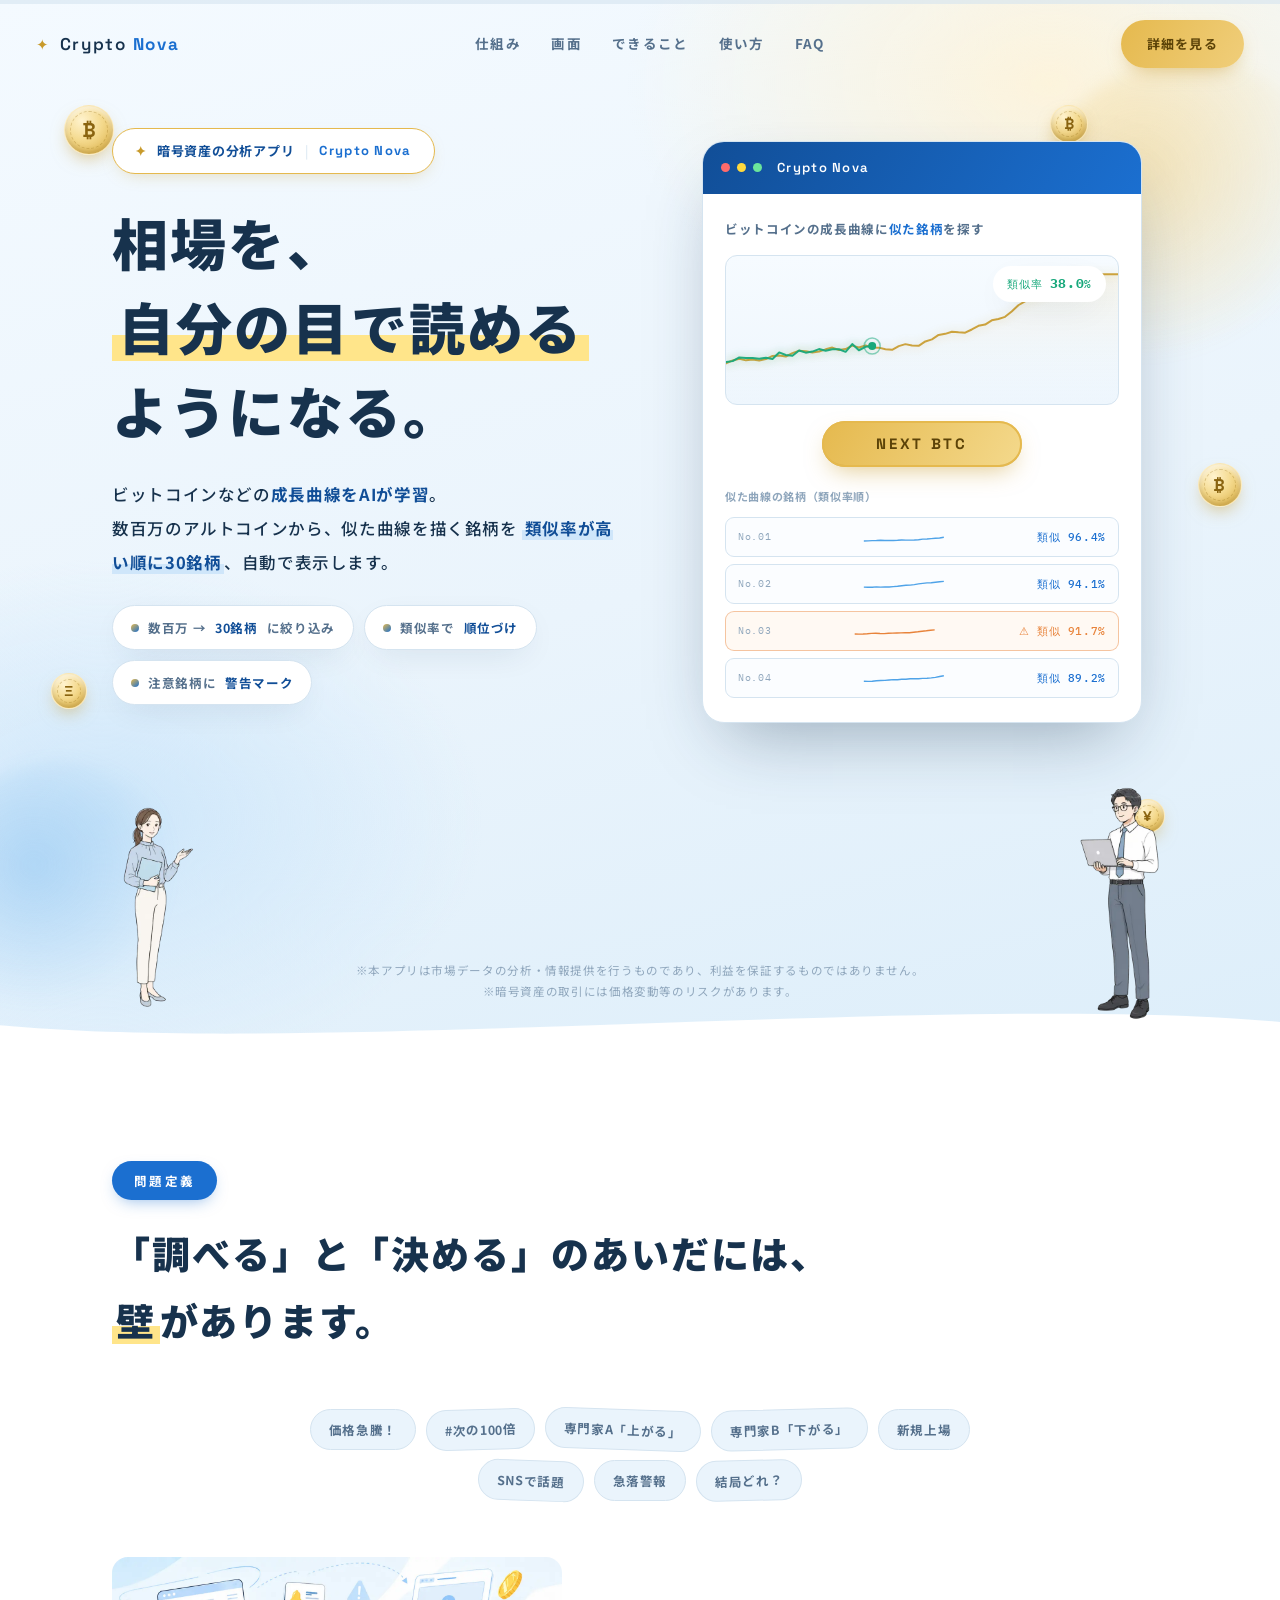
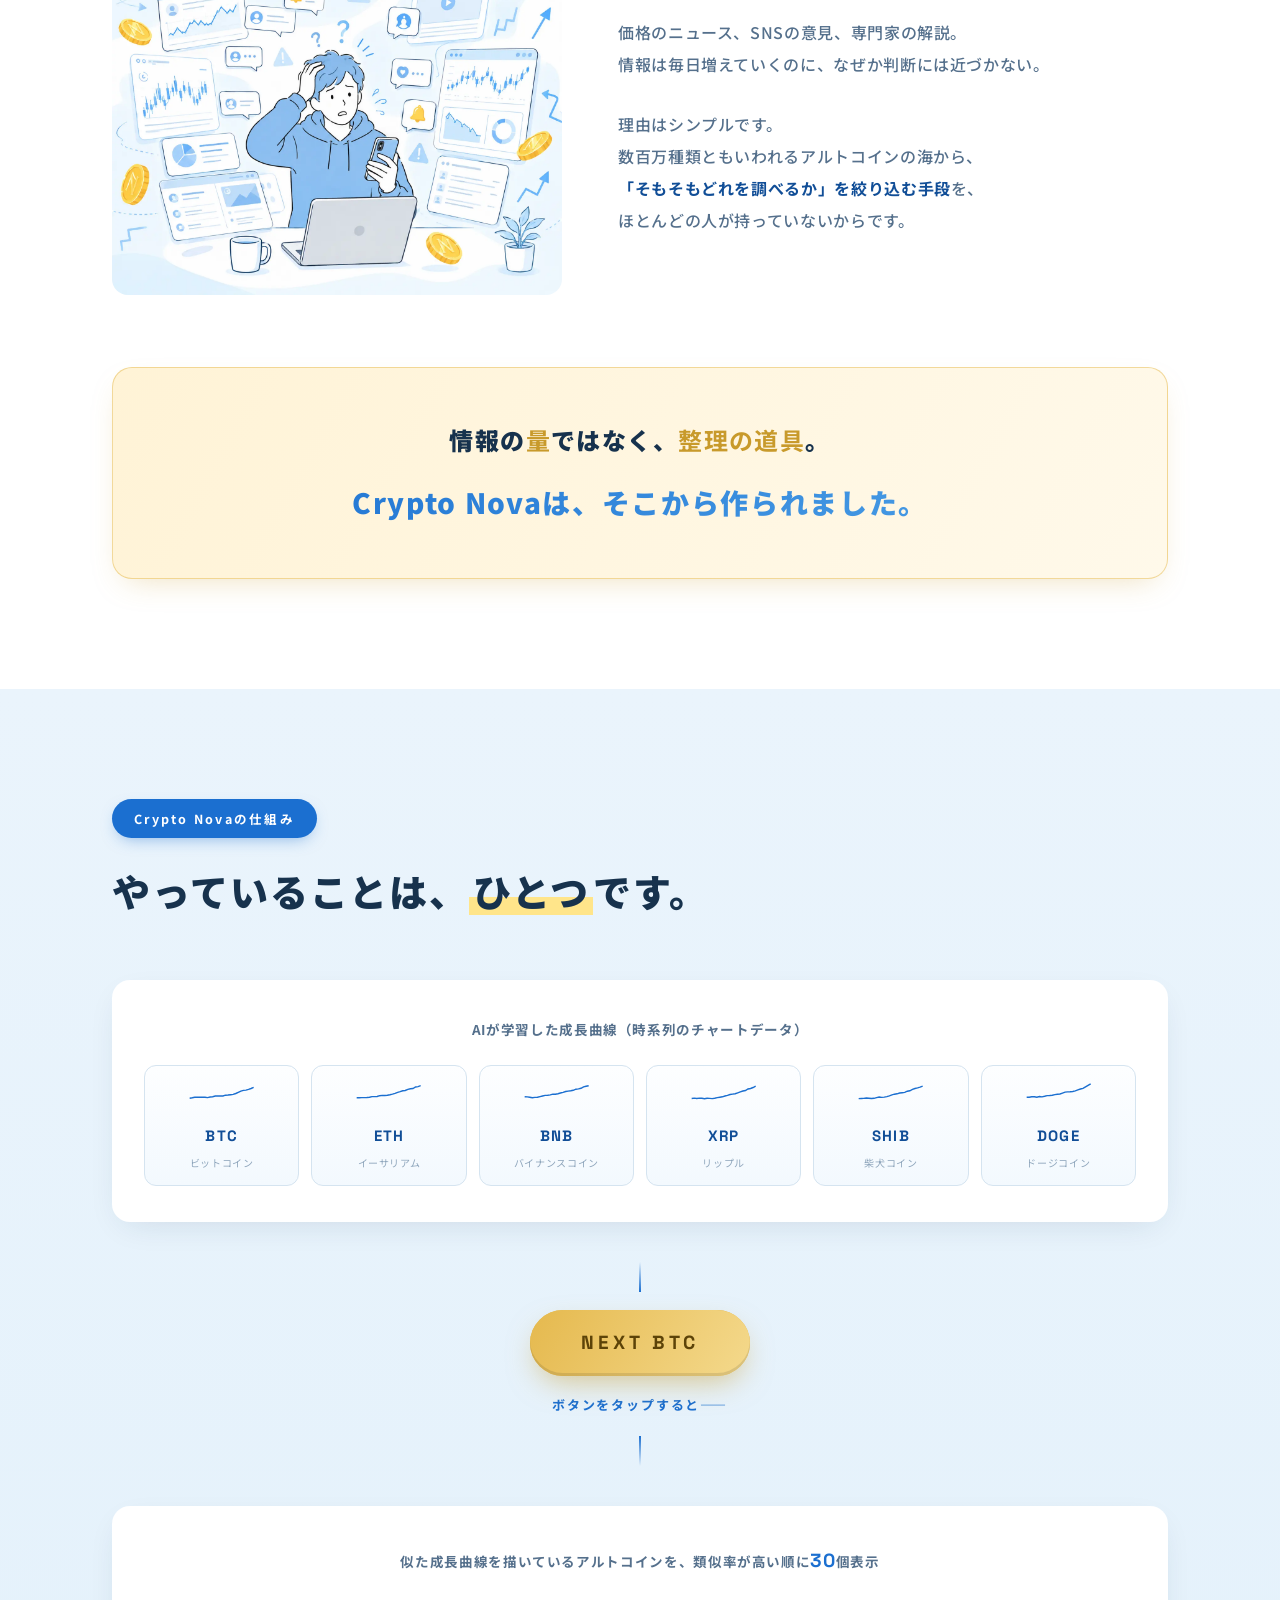
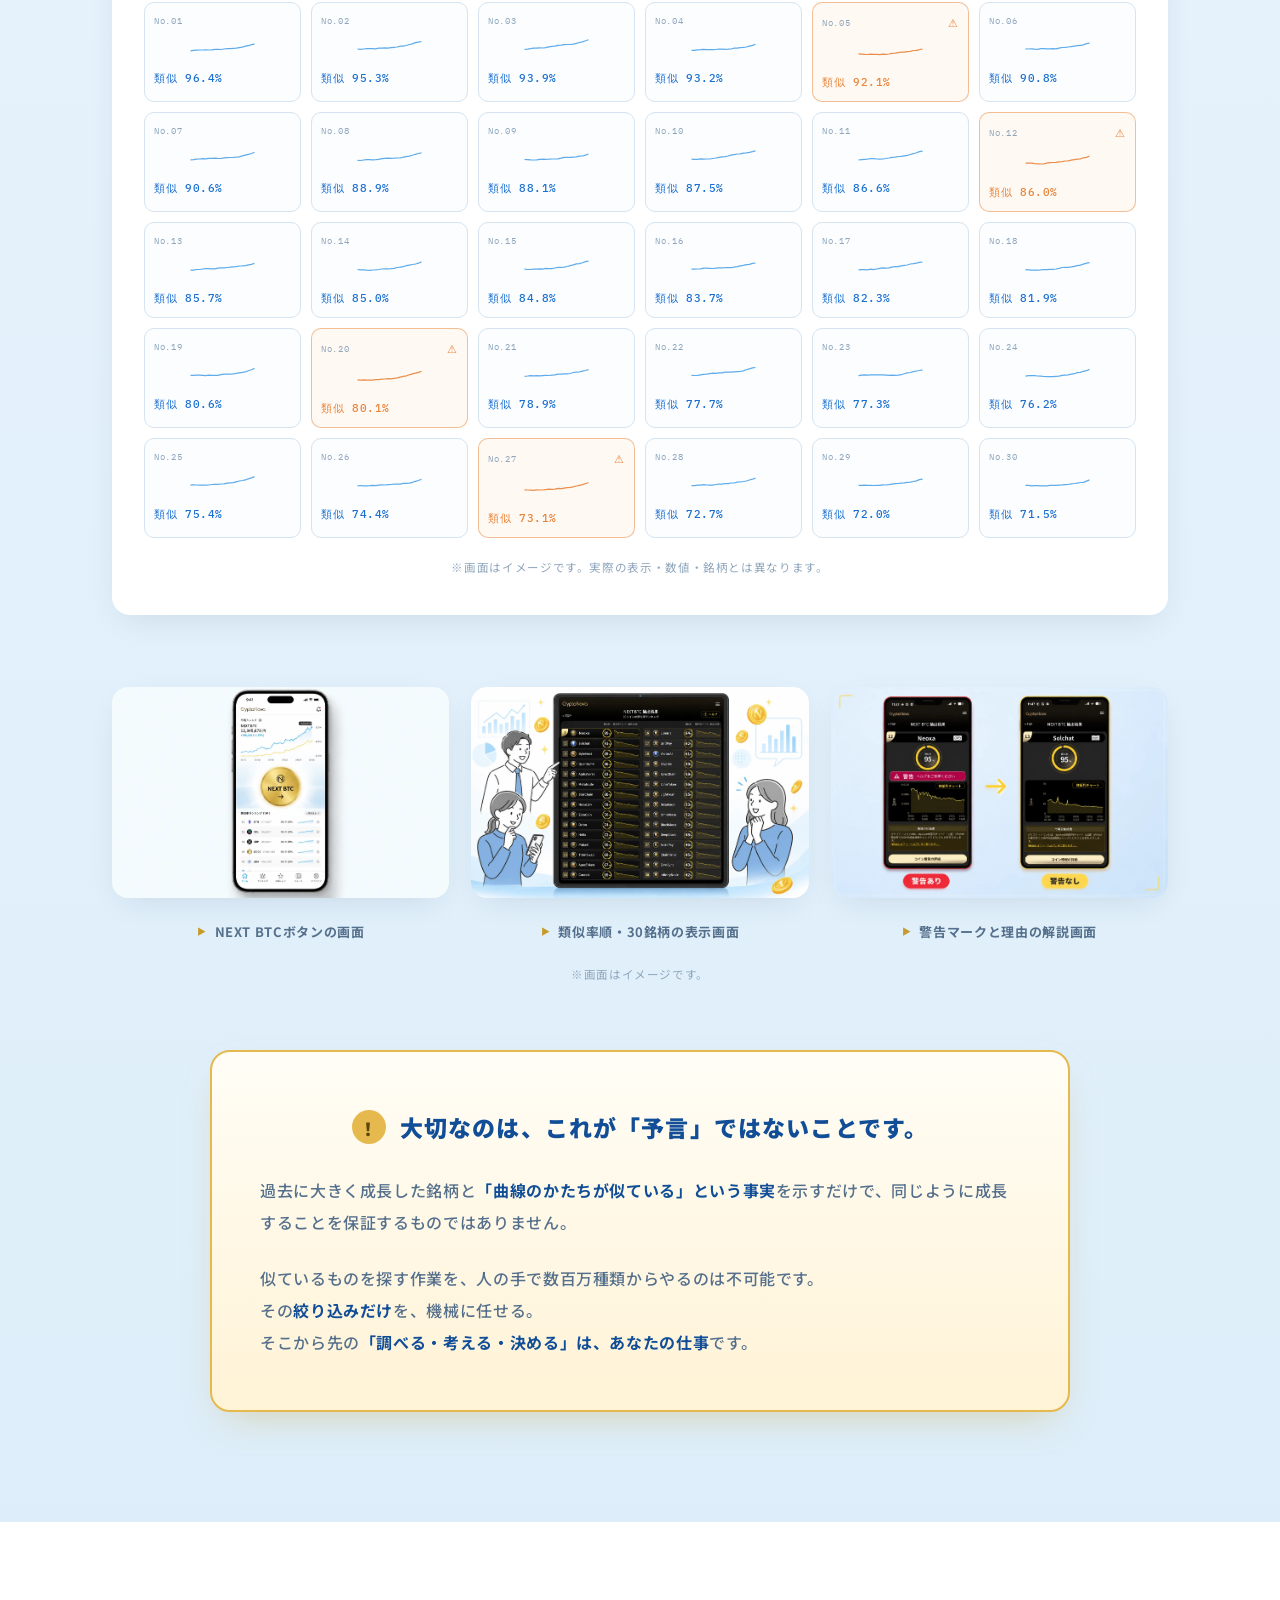
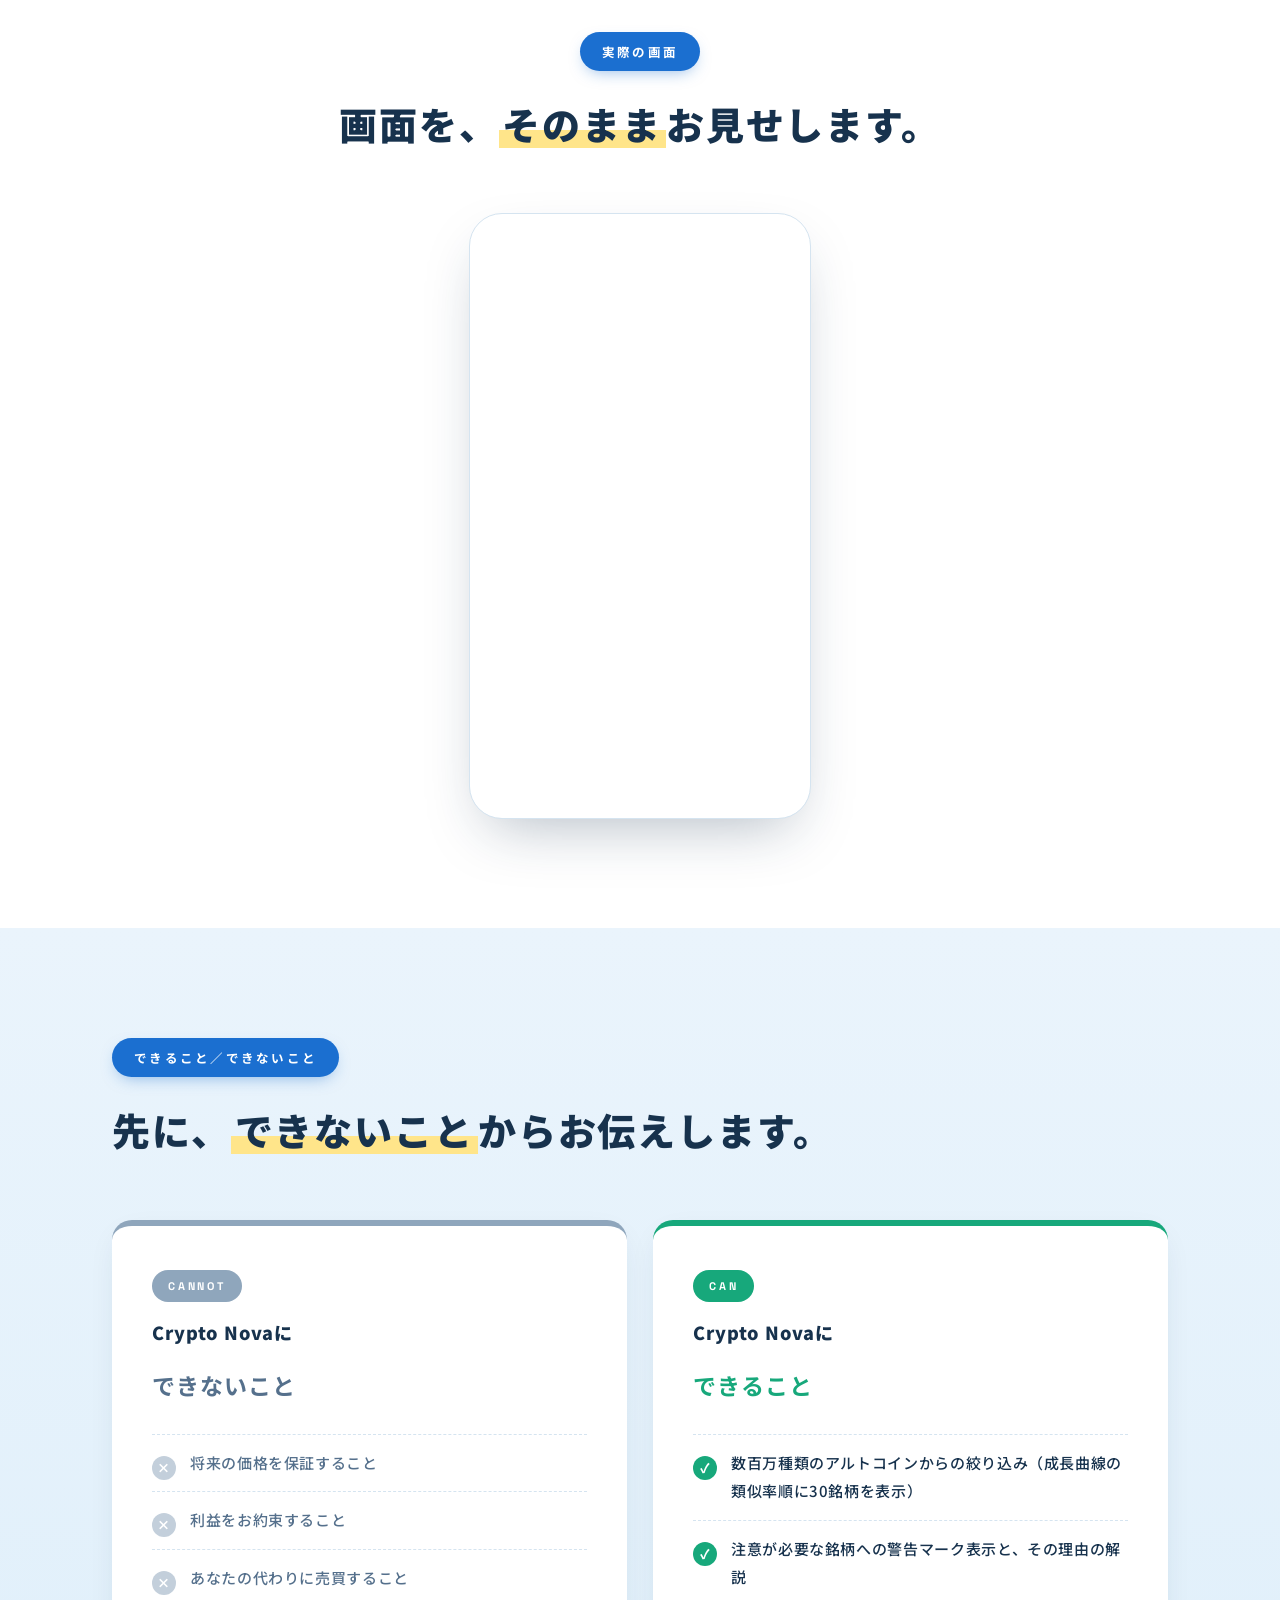
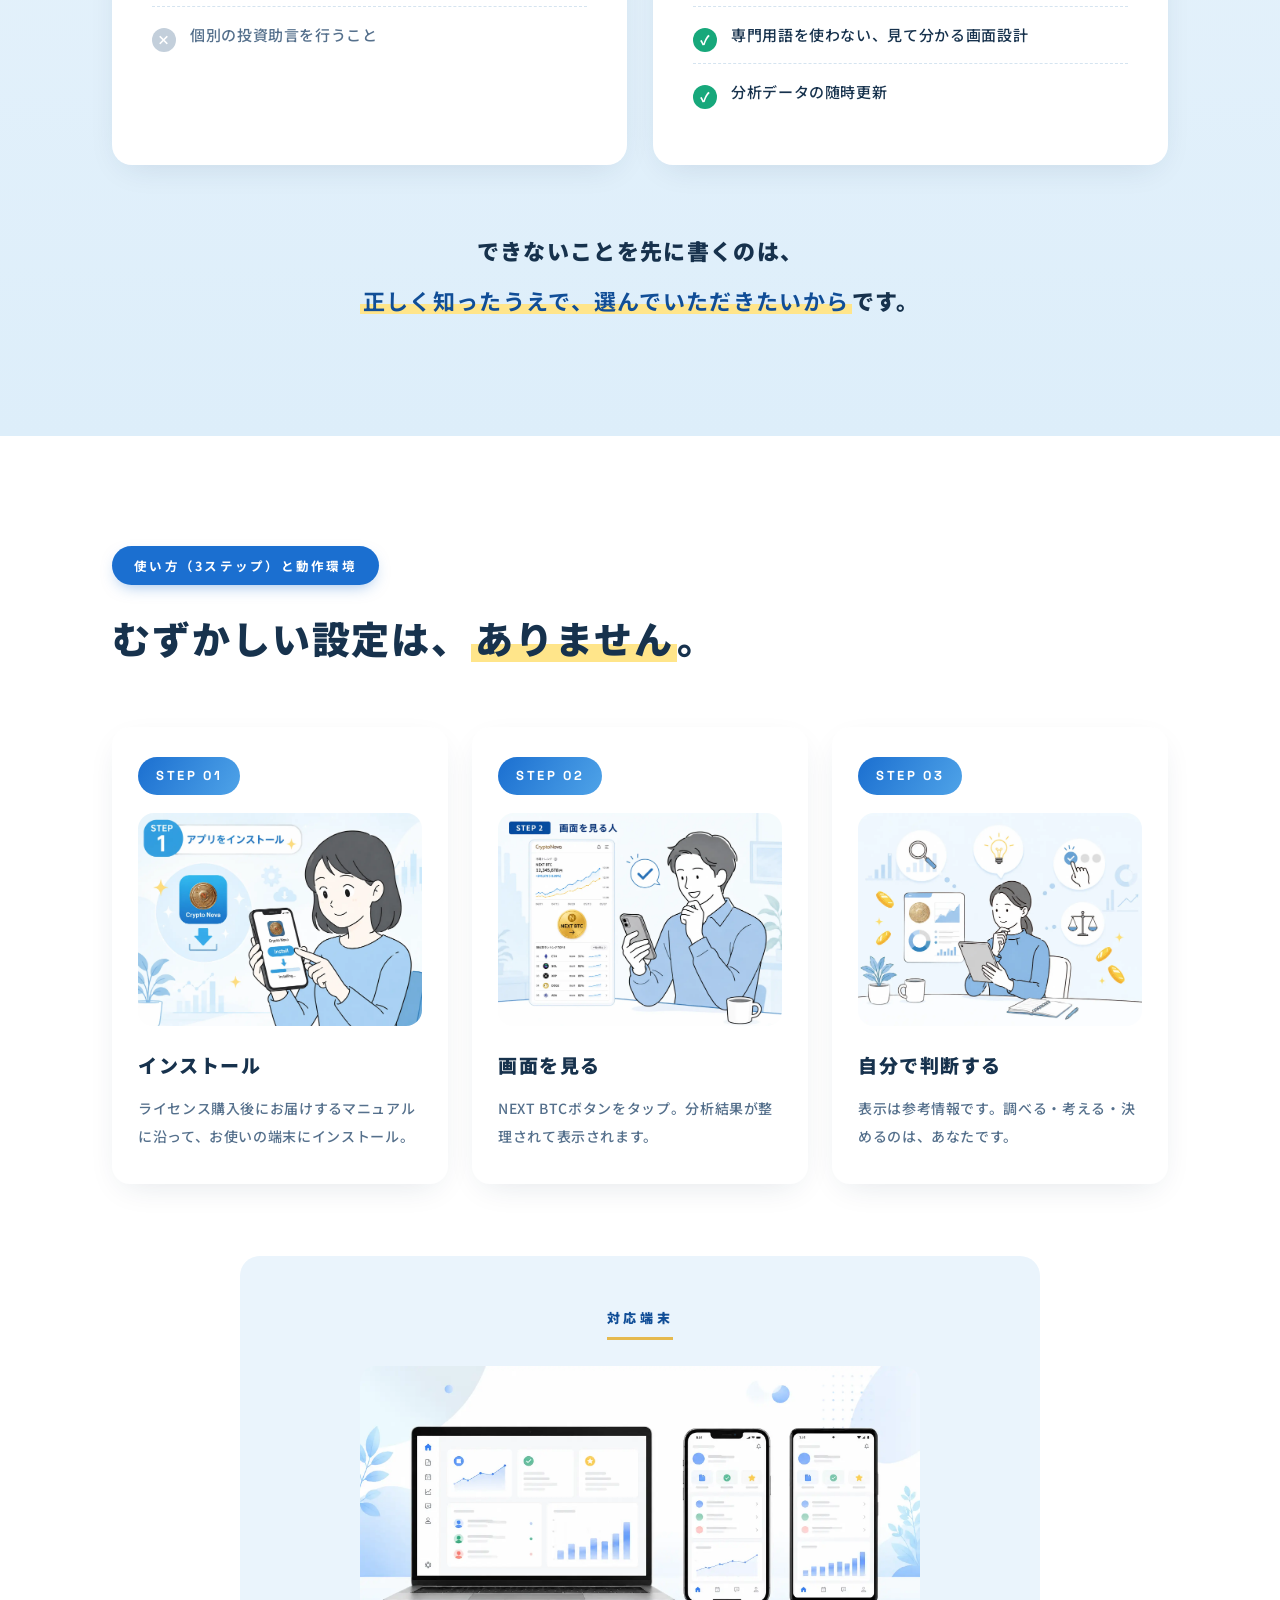
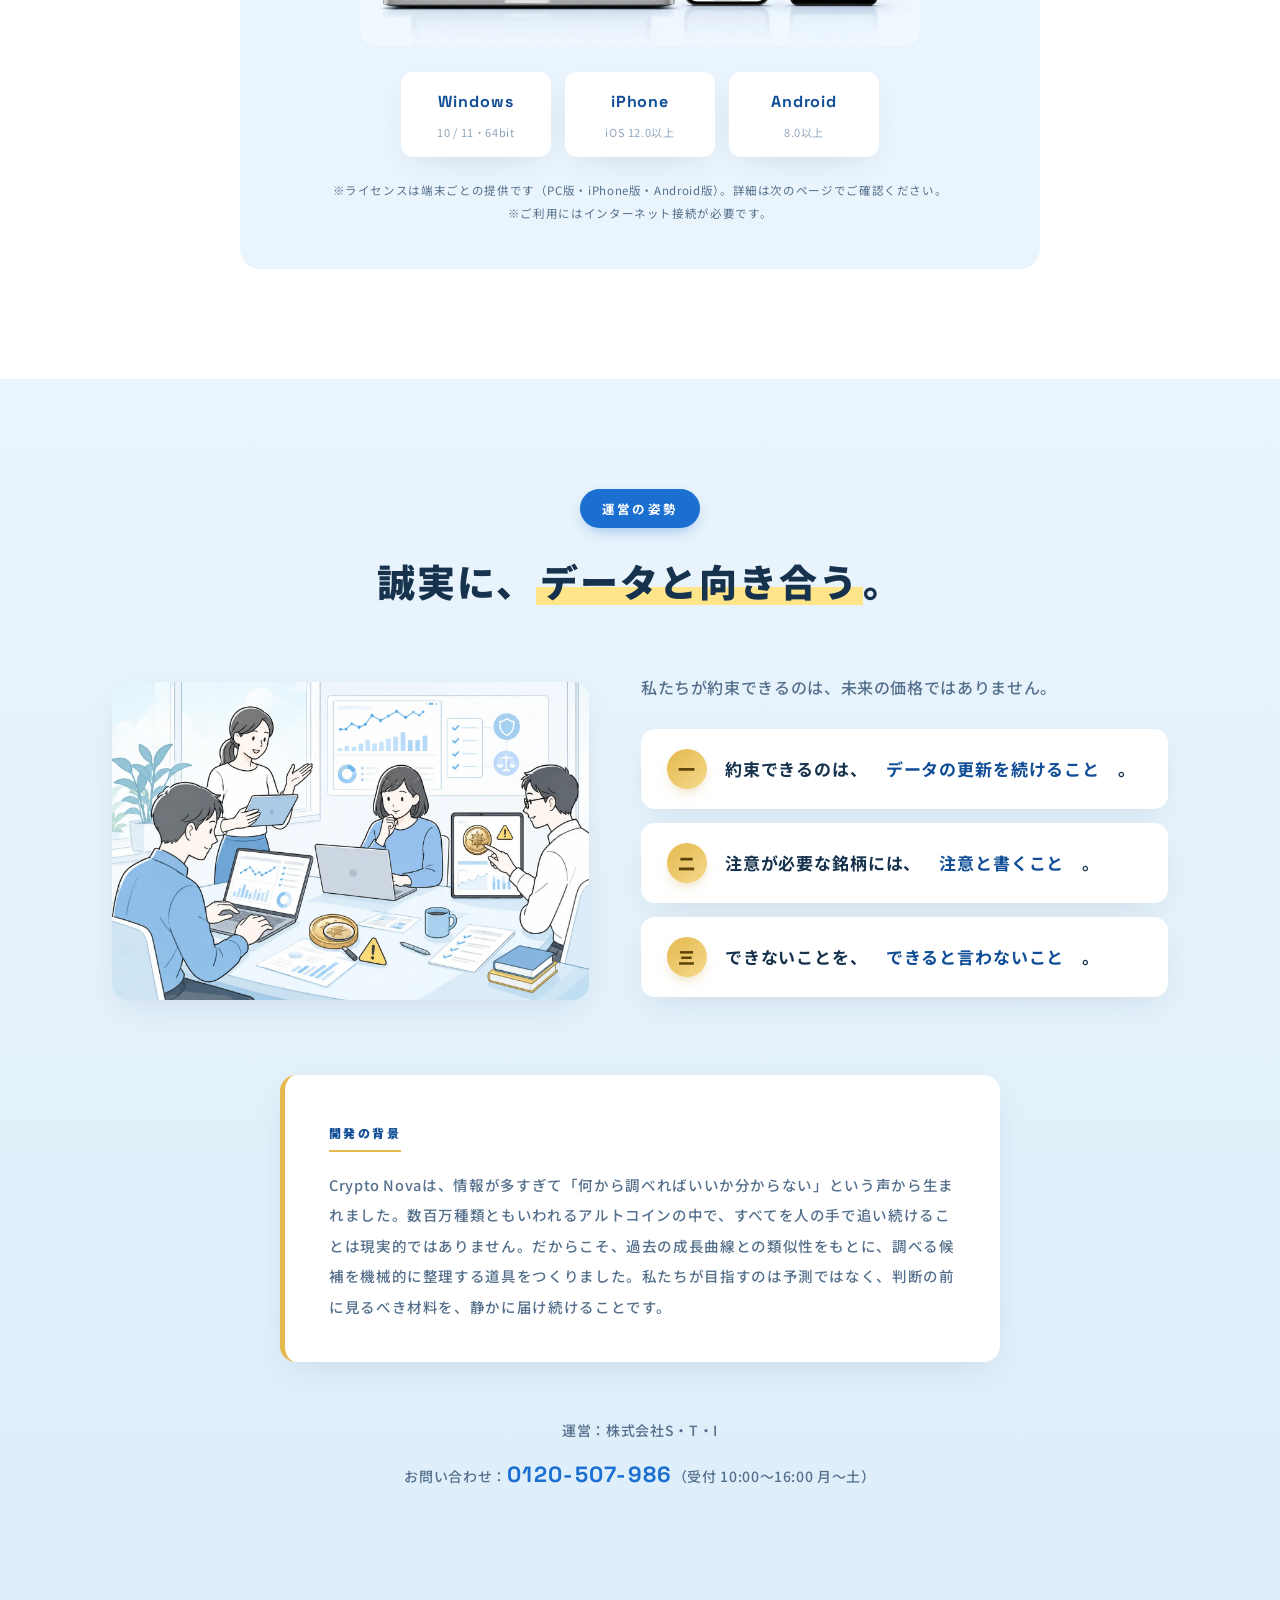
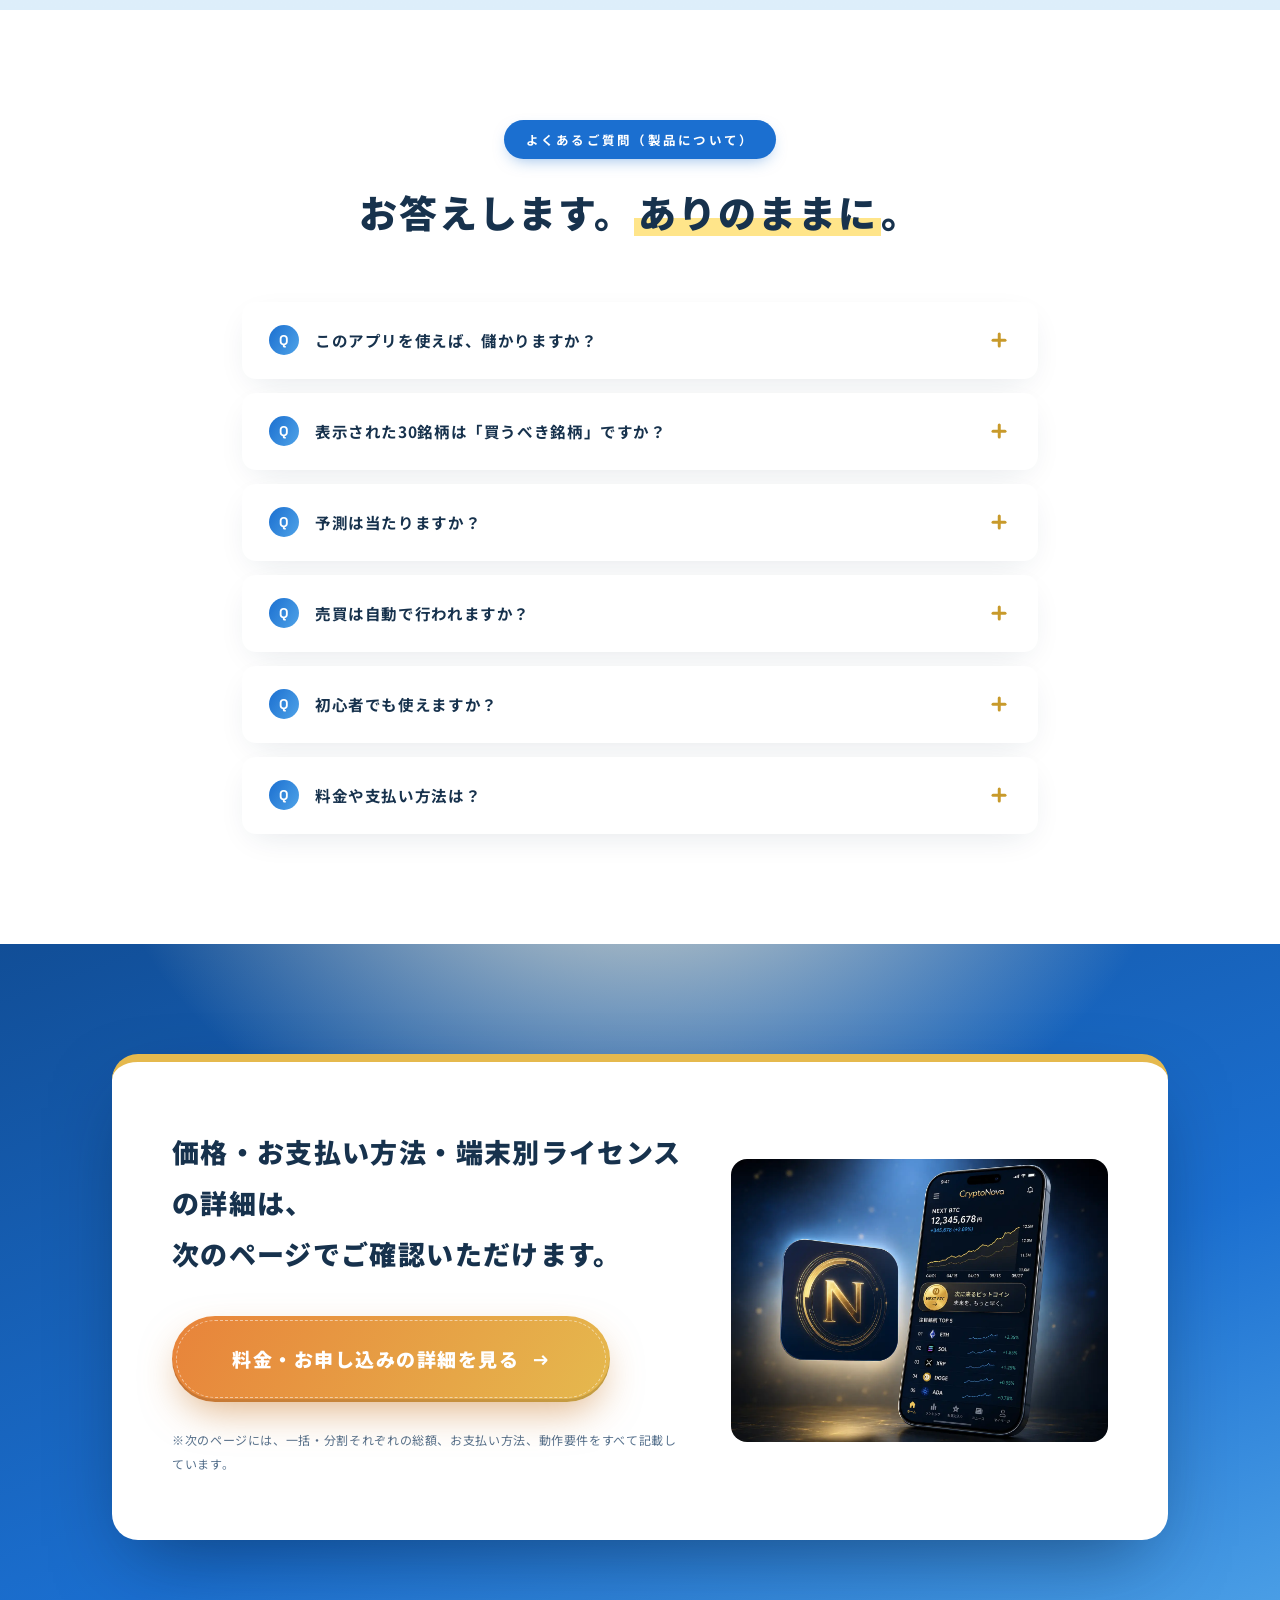
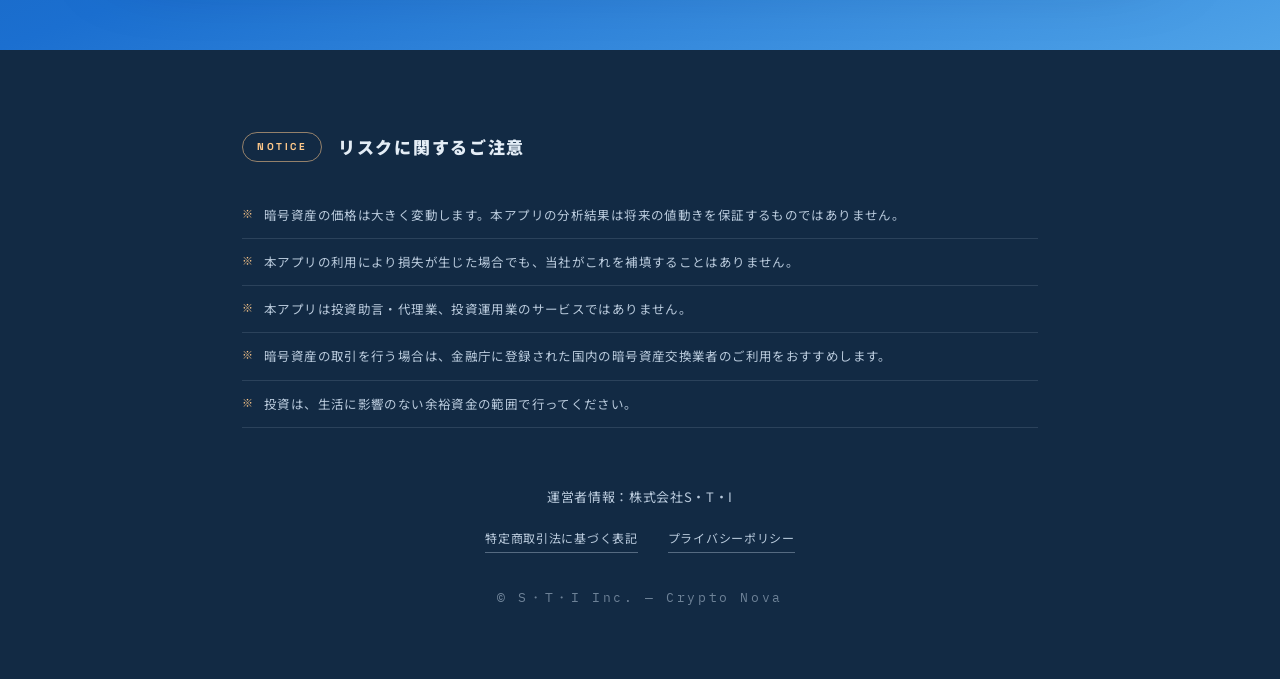
==== index.html @ b679e498 "Add mobile full-FV image (fv-sp.webp) switch - Show a single designed hero image (fv-sp.webp, 887x17" ====
<!doctype html>
<html lang="ja">
<head>
<meta charset="utf-8" />
<meta name="viewport" content="width=device-width, initial-scale=1" />
<title>Crypto Nova（クリプト・ノヴァ）— 相場を、自分の目で読めるようになる。</title>
<meta name="description" content="Crypto Novaは暗号資産市場のデータ分析を可視化するアプリ。数百万種類のアルトコインから、過去の成長曲線と似た銘柄を類似率順に30個表示。利益を保証するものではありません。">
<link rel="icon" href="data:image/svg+xml,%3Csvg xmlns='http://www.w3.org/2000/svg' viewBox='0 0 32 32'%3E%3Crect width='32' height='32' rx='7' fill='%231B6FD0'/%3E%3Cpath d='M16 5l2.4 8.6L27 16l-8.6 2.4L16 27l-2.4-8.6L5 16l8.6-2.4z' fill='%23FFE9A8'/%3E%3C/svg%3E">
<link rel="preconnect" href="https://fonts.googleapis.com">
<link rel="preconnect" href="https://fonts.gstatic.com" crossorigin>
<link href="https://fonts.googleapis.com/css2?family=Noto+Sans+JP:wght@400;500;700;900&family=Space+Grotesk:wght@500;600;700&family=IBM+Plex+Mono:wght@400;500&display=swap" rel="stylesheet">
<link rel="stylesheet" href="css/style.css">
</head>
<body>

<!-- ページ上部：スクロール進捗バー -->
<div class="progress-bar" aria-hidden="true"><i></i></div>

<!-- 固定ナビ -->
<nav class="topnav" aria-label="ページ内ナビゲーション">
  <a class="brand" href="#top">
    <span class="brand-mark" aria-hidden="true">✦</span>
    <span class="brand-name">Crypto <b>Nova</b></span>
  </a>
  <div class="nav-links">
    <a href="#mechanism">仕組み</a>
    <a href="#demo">画面</a>
    <a href="#honest">できること</a>
    <a href="#howto">使い方</a>
    <a href="#faq">FAQ</a>
  </div>
  <a class="nav-cta" href="#final-cta">詳細を見る</a>
</nav>

<main id="top">

<!-- =================================================== -->
<!-- S1 / ファーストビュー                                  -->
<!-- =================================================== -->
<section class="fv" id="fv">
  <div class="fv-orb orb-1" aria-hidden="true"></div>
  <div class="fv-orb orb-2" aria-hidden="true"></div>

  <!-- 浮遊コイン（CSS描画・画像不要／PCのみ表示） -->
  <div class="fv-coins" aria-hidden="true">
    <span class="coin c1">₿</span>
    <span class="coin c2">Ξ</span>
    <span class="coin c3">₿</span>
    <span class="coin c4">¥</span>
    <span class="coin c5">₿</span>
  </div>

  <!-- スマホ専用フルFV画像（PCでは非表示） -->
  <figure class="fv-sp">
    <img src="images/fv-sp.webp" width="887" height="1774"
      alt="Crypto Nova｜相場を、自分の目で読めるようになる。ビットコインなどの成長曲線をAIが学習し、数百万のアルトコインから似た曲線の銘柄を類似率が高い順に30銘柄、自動で表示します。">
  </figure>

  <div class="container fv-grid">
    <div class="fv-copy">
      <p class="fv-ribbon reveal"><span class="ribbon-star">✦</span>暗号資産の分析アプリ<span class="ribbon-div">|</span><b>Crypto&nbsp;Nova</b></p>

      <h1 class="fv-title reveal d1">
        相場を、<br>
        <span class="mk">自分の目で読める</span><br>
        ようになる。
      </h1>

      <p class="fv-explain reveal d2">
        ビットコインなどの<strong>成長曲線をAIが学習</strong>。<br class="pc">
        数百万のアルトコインから、似た曲線を描く銘柄を
        <strong class="hl">類似率が高い順に30銘柄</strong>、自動で表示します。
      </p>

      <ul class="fv-feats reveal d3">
        <li><i></i>数百万 → <b>30銘柄</b>に絞り込み</li>
        <li><i></i>類似率で<b>順位づけ</b></li>
        <li><i></i>注意銘柄に<b>警告マーク</b></li>
      </ul>
    </div>

    <div class="fv-visual reveal d2">
      <div class="app-demo">
        <div class="app-demo-bar">
          <span class="ad-dot"></span><span class="ad-dot"></span><span class="ad-dot"></span>
          <span class="ad-name">Crypto Nova</span>
        </div>
        <div class="app-demo-screen">
          <p class="ad-cap">ビットコインの成長曲線に<b>似た銘柄</b>を探す</p>
          <div class="ad-chart">
            <canvas id="hero-chart"></canvas>
            <span class="ad-sim">類似率&nbsp;<b id="hero-sim">0.0</b>%</span>
          </div>
          <div class="ad-next" aria-hidden="true"><span class="ad-next-pulse"></span>NEXT&nbsp;BTC</div>
          <p class="ad-reslabel">似た曲線の銘柄（類似率順）</p>
          <ul class="ad-results" id="hero-results" aria-hidden="true"></ul>
        </div>
      </div>
    </div>
  </div>

  <!-- キャラクター＋注意書きの地面ゾーン -->
  <div class="container fv-foot reveal d4">
    <figure class="ph fv-char char-l" data-src="char-left.webp" data-size="520×760・透過" style="aspect-ratio:52/76"></figure>
    <div class="fv-disclaimer">
      <p>※本アプリは市場データの分析・情報提供を行うものであり、利益を保証するものではありません。</p>
      <p>※暗号資産の取引には価格変動等のリスクがあります。</p>
    </div>
    <figure class="ph fv-char char-r" data-src="char-right.webp" data-size="520×760・透過" style="aspect-ratio:52/76"></figure>
  </div>

  <div class="fv-wave" aria-hidden="true">
    <svg viewBox="0 0 1440 90" preserveAspectRatio="none"><path d="M0,50 C360,95 1080,0 1440,45 L1440,90 L0,90 Z" fill="#FFFFFF"/></svg>
  </div>
</section>

<!-- =================================================== -->
<!-- S2 / 問題定義                                          -->
<!-- =================================================== -->
<section class="problem section bg-white" id="problem">
  <div class="container">
    <header class="sec-head reveal">
      <p class="sec-badge">問題定義</p>
      <h2 class="sec-title">「調べる」と「決める」のあいだには、<br class="pc"><span class="mk">壁</span>があります。</h2>
    </header>

    <!-- 情報ノイズのチップ -->
    <div class="noise-chips reveal" aria-hidden="true">
      <span>価格急騰！</span><span>#次の100倍</span><span>専門家A「上がる」</span><span>専門家B「下がる」</span><span>新規上場</span><span>SNSで話題</span><span>急落警報</span><span>結局どれ？</span>
    </div>

    <div class="problem-body">
      <div class="problem-visual reveal">
        <figure class="ph" data-src="problem-flood.webp" data-size="900×675" data-alt="情報の洪水に困っている人のイラスト" style="aspect-ratio:4/3"></figure>
      </div>

      <div class="problem-text reveal">
        <p>価格のニュース、SNSの意見、専門家の解説。<br>
        情報は毎日増えていくのに、なぜか判断には近づかない。</p>

        <p>理由はシンプルです。<br>
        数百万種類ともいわれるアルトコインの海から、<br class="pc">
        <strong>「そもそもどれを調べるか」を絞り込む手段</strong>を、<br class="pc">
        ほとんどの人が持っていないからです。</p>
      </div>
    </div>

    <div class="problem-conclusion reveal">
      <p class="conclusion-line">情報の<b>量</b>ではなく、<b>整理の道具</b>。</p>
      <p class="conclusion-brand">Crypto Novaは、そこから作られました。</p>
    </div>
  </div>
</section>

<!-- =================================================== -->
<!-- S3 / 仕組み                                            -->
<!-- =================================================== -->
<section class="mechanism section bg-blue" id="mechanism">
  <div class="container">
    <header class="sec-head reveal">
      <p class="sec-badge">Crypto Novaの仕組み</p>
      <h2 class="sec-title">やっていることは、<span class="mk">ひとつ</span>です。</h2>
    </header>

    <div class="mech-flow">
      <!-- 学習ソース -->
      <div class="mech-source card reveal">
        <p class="mech-caption">AIが学習した成長曲線（時系列のチャートデータ）</p>
        <ul class="coin-chips">
          <li><svg class="spark" data-seed="1" viewBox="0 0 64 24"></svg><b>BTC</b><span>ビットコイン</span></li>
          <li><svg class="spark" data-seed="2" viewBox="0 0 64 24"></svg><b>ETH</b><span>イーサリアム</span></li>
          <li><svg class="spark" data-seed="3" viewBox="0 0 64 24"></svg><b>BNB</b><span>バイナンスコイン</span></li>
          <li><svg class="spark" data-seed="4" viewBox="0 0 64 24"></svg><b>XRP</b><span>リップル</span></li>
          <li><svg class="spark" data-seed="5" viewBox="0 0 64 24"></svg><b>SHIB</b><span>柴犬コイン</span></li>
          <li><svg class="spark" data-seed="6" viewBox="0 0 64 24"></svg><b>DOGE</b><span>ドージコイン</span></li>
        </ul>
      </div>

      <!-- ボタン -->
      <div class="mech-button reveal">
        <div class="nextbtc-btn" role="img" aria-label="NEXT BTCボタンのイメージ">
          <span class="nextbtc-pulse"></span>
          <span class="nextbtc-face">NEXT&nbsp;BTC</span>
        </div>
        <p class="mech-tap">ボタンをタップすると——</p>
      </div>

      <!-- 結果 -->
      <div class="mech-result card reveal">
        <p class="mech-caption">似た成長曲線を描いているアルトコインを、類似率が高い順に<b class="num">30</b>個表示</p>
        <div class="result-grid" id="result-grid" aria-hidden="true"></div>
        <p class="img-note">※画面はイメージです。実際の表示・数値・銘柄とは異なります。</p>
      </div>
    </div>

    <!-- アプリ画面イメージ -->
    <div class="mech-screens">
      <figure class="mech-screen reveal">
        <figure class="ph" data-src="app-ui-next.webp" data-size="1280×800" data-alt="NEXT BTCボタンの画面イメージ" style="aspect-ratio:16/10"></figure>
        <figcaption>NEXT BTCボタンの画面</figcaption>
      </figure>
      <figure class="mech-screen reveal">
        <figure class="ph" data-src="app-ui-list.webp" data-size="1280×800" data-alt="類似率順に30銘柄が並ぶ画面イメージ" style="aspect-ratio:16/10"></figure>
        <figcaption>類似率順・30銘柄の表示画面</figcaption>
      </figure>
      <figure class="mech-screen reveal">
        <figure class="ph" data-src="app-ui-warning.webp" data-size="1280×800" data-alt="警告マークと理由の解説画面イメージ" style="aspect-ratio:16/10"></figure>
        <figcaption>警告マークと理由の解説画面</figcaption>
      </figure>
    </div>
    <p class="img-note reveal">※画面はイメージです。</p>

    <!-- 予言ではない、の宣言 -->
    <div class="mech-honest card-gold reveal">
      <h3><span class="honest-icon" aria-hidden="true">！</span>大切なのは、これが「予言」ではないことです。</h3>
      <p>過去に大きく成長した銘柄と<strong>「曲線のかたちが似ている」という事実</strong>を示すだけで、同じように成長することを保証するものではありません。</p>
      <p>似ているものを探す作業を、人の手で数百万種類からやるのは不可能です。<br class="pc">
      その<strong>絞り込みだけ</strong>を、機械に任せる。<br class="pc">
      そこから先の<strong>「調べる・考える・決める」は、あなたの仕事</strong>です。</p>
    </div>
  </div>
</section>

<!-- =================================================== -->
<!-- S4 / 実際の画面（デモ動画）                              -->
<!-- =================================================== -->
<section class="demo section bg-white" id="demo">
  <div class="container">
    <header class="sec-head center reveal">
      <p class="sec-badge">実際の画面</p>
      <h2 class="sec-title">画面を、<span class="mk">そのまま</span>お見せします。</h2>
    </header>

    <div class="video-frame vertical reveal">
      <iframe
        src="https://www.youtube.com/embed/cJ0Z7dCtuyY?rel=0"
        title="「見て→買う」シンプル投資 — Crypto Nova デモ動画"
        loading="lazy"
        allow="accelerometer; autoplay; clipboard-write; encrypted-media; gyroscope; picture-in-picture; web-share"
        referrerpolicy="strict-origin-when-cross-origin"
        allowfullscreen></iframe>
    </div>
  </div>
</section>

<!-- =================================================== -->
<!-- S5 / できること・できないこと                            -->
<!-- =================================================== -->
<section class="honest section bg-blue" id="honest">
  <div class="container">
    <header class="sec-head reveal">
      <p class="sec-badge">できること／できないこと</p>
      <h2 class="sec-title">先に、<span class="mk">できないこと</span>からお伝えします。</h2>
    </header>

    <div class="honest-grid">
      <div class="honest-card cannot reveal">
        <h3><span class="card-tag">CANNOT</span>Crypto Novaに<b>できないこと</b></h3>
        <ul>
          <li><span class="li-mark no">×</span>将来の価格を保証すること</li>
          <li><span class="li-mark no">×</span>利益をお約束すること</li>
          <li><span class="li-mark no">×</span>あなたの代わりに売買すること</li>
          <li><span class="li-mark no">×</span>個別の投資助言を行うこと</li>
        </ul>
      </div>

      <div class="honest-card can reveal">
        <h3><span class="card-tag">CAN</span>Crypto Novaに<b>できること</b></h3>
        <ul>
          <li><span class="li-mark yes">✓</span>数百万種類のアルトコインからの絞り込み（成長曲線の類似率順に30銘柄を表示）</li>
          <li><span class="li-mark yes">✓</span>注意が必要な銘柄への警告マーク表示と、その理由の解説</li>
          <li><span class="li-mark yes">✓</span>専門用語を使わない、見て分かる画面設計</li>
          <li><span class="li-mark yes">✓</span>分析データの随時更新</li>
        </ul>
      </div>
    </div>

    <p class="honest-why reveal">
      できないことを先に書くのは、<br>
      <strong class="mk">正しく知ったうえで、選んでいただきたいから</strong>です。
    </p>
  </div>
</section>

<!-- =================================================== -->
<!-- S6 / 使い方と動作環境                                   -->
<!-- =================================================== -->
<section class="howto section bg-white" id="howto">
  <div class="container">
    <header class="sec-head reveal">
      <p class="sec-badge">使い方（3ステップ）と動作環境</p>
      <h2 class="sec-title">むずかしい設定は、<span class="mk">ありません</span>。</h2>
    </header>

    <ol class="steps">
      <li class="step card reveal">
        <span class="step-num">STEP 01</span>
        <figure class="ph" data-src="step-install.webp" data-size="720×540" data-alt="インストールのイラスト" style="aspect-ratio:4/3"></figure>
        <h3>インストール</h3>
        <p>ライセンス購入後にお届けするマニュアルに沿って、お使いの端末にインストール。</p>
      </li>
      <li class="step card reveal">
        <span class="step-num">STEP 02</span>
        <figure class="ph" data-src="step-view.webp" data-size="720×540" data-alt="画面を見るイラスト" style="aspect-ratio:4/3"></figure>
        <h3>画面を見る</h3>
        <p>NEXT BTCボタンをタップ。分析結果が整理されて表示されます。</p>
      </li>
      <li class="step card reveal">
        <span class="step-num">STEP 03</span>
        <figure class="ph" data-src="step-decide.webp" data-size="720×540" data-alt="自分で判断するイラスト" style="aspect-ratio:4/3"></figure>
        <h3>自分で判断する</h3>
        <p>表示は参考情報です。調べる・考える・決めるのは、あなたです。</p>
      </li>
    </ol>

    <div class="env reveal">
      <p class="env-title">対応端末</p>
      <figure class="ph env-visual" data-src="devices-lineup.webp" data-size="1400×700" data-alt="Windows・iPhone・Androidの端末イメージ" style="aspect-ratio:2/1"></figure>
      <ul class="env-badges">
        <li><b>Windows</b><span>10 / 11・64bit</span></li>
        <li><b>iPhone</b><span>iOS 12.0以上</span></li>
        <li><b>Android</b><span>8.0以上</span></li>
      </ul>
      <p class="env-note">※ライセンスは端末ごとの提供です（PC版・iPhone版・Android版）。詳細は次のページでご確認ください。<br>※ご利用にはインターネット接続が必要です。</p>
    </div>
  </div>
</section>

<!-- =================================================== -->
<!-- S7 / 運営の姿勢                                        -->
<!-- =================================================== -->
<section class="stance section bg-blue" id="stance">
  <div class="container">
    <header class="sec-head center reveal">
      <p class="sec-badge">運営の姿勢</p>
      <h2 class="sec-title">誠実に、<span class="mk">データと向き合う</span>。</h2>
    </header>

    <div class="stance-grid">
      <div class="stance-visual reveal">
        <figure class="ph" data-src="stance-team.webp" data-size="1200×800" data-alt="データと向き合う運営チームのイメージ" style="aspect-ratio:3/2"></figure>
      </div>

      <div class="stance-body reveal">
        <p class="stance-intro">私たちが約束できるのは、未来の価格ではありません。</p>
        <ul class="stance-vows">
          <li><span class="vow-num">一</span>約束できるのは、<strong>データの更新を続けること</strong>。</li>
          <li><span class="vow-num">二</span>注意が必要な銘柄には、<strong>注意と書くこと</strong>。</li>
          <li><span class="vow-num">三</span>できないことを、<strong>できると言わないこと</strong>。</li>
        </ul>
      </div>
    </div>

    <!-- 開発の背景 -->
    <div class="stance-background reveal">
      <p class="bg-label">開発の背景</p>
      <p class="bg-body">Crypto Novaは、情報が多すぎて「何から調べればいいか分からない」という声から生まれました。数百万種類ともいわれるアルトコインの中で、すべてを人の手で追い続けることは現実的ではありません。だからこそ、過去の成長曲線との類似性をもとに、調べる候補を機械的に整理する道具をつくりました。私たちが目指すのは予測ではなく、判断の前に見るべき材料を、静かに届け続けることです。</p>
    </div>

    <div class="stance-company reveal">
      <p>運営：株式会社S・T・I</p>
      <p>お問い合わせ：<a href="tel:0120507986" class="tel">0120-507-986</a>（受付 10:00〜16:00 月〜土）</p>
    </div>
  </div>
</section>

<!-- =================================================== -->
<!-- S8 / FAQ                                             -->
<!-- =================================================== -->
<section class="faq section bg-white" id="faq">
  <div class="container narrow">
    <header class="sec-head center reveal">
      <p class="sec-badge">よくあるご質問（製品について）</p>
      <h2 class="sec-title">お答えします。<span class="mk">ありのままに</span>。</h2>
    </header>

    <div class="faq-list">
      <details class="faq-item reveal">
        <summary><span class="q">Q</span>このアプリを使えば、儲かりますか？<span class="faq-toggle" aria-hidden="true"></span></summary>
        <div class="faq-a"><span class="a">A</span><p>いいえ、利益をお約束するものではありません。表示されるのは「過去の成長曲線と似ている」という分析結果であり、投資の成果はご自身の判断と市場の状況によって決まります。</p></div>
      </details>

      <details class="faq-item reveal">
        <summary><span class="q">Q</span>表示された30銘柄は「買うべき銘柄」ですか？<span class="faq-toggle" aria-hidden="true"></span></summary>
        <div class="faq-a"><span class="a">A</span><p>いいえ。「調べる候補」です。類似率が高いことは、値上がりの保証ではありません。警告マークの有無も含め、ご自身で調べたうえでご判断ください。</p></div>
      </details>

      <details class="faq-item reveal">
        <summary><span class="q">Q</span>予測は当たりますか？<span class="faq-toggle" aria-hidden="true"></span></summary>
        <div class="faq-a"><span class="a">A</span><p>本アプリは将来を予測するものではなく、過去のデータとの類似を示すものです。似た曲線を描いた銘柄が、同じ結果になるとは限りません。</p></div>
      </details>

      <details class="faq-item reveal">
        <summary><span class="q">Q</span>売買は自動で行われますか？<span class="faq-toggle" aria-hidden="true"></span></summary>
        <div class="faq-a"><span class="a">A</span><p>いいえ。売買機能はなく、資産をお預かりすることもありません。</p></div>
      </details>

      <details class="faq-item reveal">
        <summary><span class="q">Q</span>初心者でも使えますか？<span class="faq-toggle" aria-hidden="true"></span></summary>
        <div class="faq-a"><span class="a">A</span><p>画面は専門用語を使わない設計です。ただし暗号資産の基礎知識と、取引に伴うリスクの理解は必要です。</p></div>
      </details>

      <details class="faq-item reveal">
        <summary><span class="q">Q</span>料金や支払い方法は？<span class="faq-toggle" aria-hidden="true"></span></summary>
        <div class="faq-a"><span class="a">A</span><p>次のページ（料金・お申し込み）にすべて記載しています。一括・分割の総額、端末ごとのライセンス、動作要件までご確認のうえお申し込みください。</p></div>
      </details>
    </div>
  </div>
</section>

<!-- =================================================== -->
<!-- CTA（最終）                                           -->
<!-- =================================================== -->
<section class="final-cta section" id="final-cta">
  <div class="container">
    <div class="cta-card reveal">
      <div class="cta-copy">
        <h2 class="cta-title">価格・お支払い方法・端末別ライセンスの詳細は、<br class="pc">次のページでご確認いただけます。</h2>
        <a class="btn-primary big" href="https://m.cryptonova.jp/p/campaign/ZR53LrGO/AYyrQuDU">
          料金・お申し込みの詳細を見る
          <span class="btn-arrow" aria-hidden="true">→</span>
        </a>
        <p class="cta-note">※次のページには、一括・分割それぞれの総額、お支払い方法、動作要件をすべて記載しています。</p>
      </div>
      <div class="cta-visual">
        <figure class="ph" data-src="cta-app.webp" data-size="1200×900（透過推奨）" data-alt="Crypto Novaのアプリイメージ" style="aspect-ratio:4/3"></figure>
      </div>
    </div>
  </div>
</section>

<!-- =================================================== -->
<!-- S9 / リスク注意・運営者情報（フッター）                   -->
<!-- =================================================== -->
<footer class="risk-footer" id="risk">
  <div class="container narrow">
    <h2 class="risk-title"><span class="notice-tag">NOTICE</span>リスクに関するご注意</h2>
    <ul class="risk-list">
      <li>暗号資産の価格は大きく変動します。本アプリの分析結果は将来の値動きを保証するものではありません。</li>
      <li>本アプリの利用により損失が生じた場合でも、当社がこれを補填することはありません。</li>
      <li>本アプリは投資助言・代理業、投資運用業のサービスではありません。</li>
      <li>暗号資産の取引を行う場合は、金融庁に登録された国内の暗号資産交換業者のご利用をおすすめします。</li>
      <li>投資は、生活に影響のない余裕資金の範囲で行ってください。</li>
    </ul>

    <div class="footer-info">
      <p>運営者情報：株式会社S・T・I</p>
      <nav class="footer-links" aria-label="規約リンク">
        <a href="https://cryptonova.jp/company/" target="_blank" rel="noopener">特定商取引法に基づく表記</a>
        <a href="https://cryptonova.jp/privacy/" target="_blank" rel="noopener">プライバシーポリシー</a>
      </nav>
      <p class="copyright">© S・T・I Inc. — Crypto Nova</p>
    </div>
  </div>
</footer>

</main>

<script src="js/main.js"></script>
</body>
</html>
---- css/style.css ----
/* ===================================================
   Crypto Nova LP — Bright & Rich
   淡いブルー × 白 × ゴールドの明るい高級感
   =================================================== */

:root{
  --bg-blue:   #EAF4FC;   /* 淡いブルー */
  --bg-blue-2: #DDEEFA;
  --white:     #FFFFFF;
  --ink:       #17324D;   /* 濃紺の本文 */
  --ink-dim:   #55708C;   /* 補足 */
  --ink-faint: #8FA6BC;   /* 微弱 */
  --blue:      #1B6FD0;   /* メインブルー */
  --blue-deep: #114E97;
  --sky:       #4FA3E8;
  --gold:      #E5B94E;   /* ゴールド */
  --gold-deep: #C89A2B;
  --gold-pale: #FFF3D6;
  --mint:      #17A87B;   /* できること */
  --warn:      #E8833A;   /* 警告 */
  --red:       #D64545;   /* できないこと */
  --line:      #D5E4F0;

  --sans: "Noto Sans JP", "Hiragino Kaku Gothic ProN", sans-serif;
  --latin: "Space Grotesk", sans-serif;
  --mono: "IBM Plex Mono", monospace;

  --max: 1120px;
  --shadow-card: 0 10px 34px -12px rgba(23,50,77,.14);
  --shadow-hover: 0 18px 44px -14px rgba(23,50,77,.22);
}

*{ margin:0; padding:0; box-sizing:border-box; }
html{ scroll-behavior:smooth; }
body{
  background:var(--bg-blue);
  color:var(--ink);
  font-family:var(--sans);
  font-size:16px;
  line-height:2;
  letter-spacing:.04em;
  overflow-x:hidden;
  -webkit-font-smoothing:antialiased;
}
img{ max-width:100%; display:block; }
a{ color:inherit; text-decoration:none; }
ul,ol{ list-style:none; }
strong{ color:var(--blue-deep); font-weight:700; }
.pc{ display:inline; }
@media (max-width:768px){ .pc{ display:none; } }

::selection{ background:rgba(229,185,78,.35); }

/* 蛍光マーカー風ハイライト */
.mk{
  background:linear-gradient(transparent 62%, #FFE58A 62%, #FFE58A 94%, transparent 94%);
  padding:0 .1em;
}

/* ---------- 共通レイアウト ---------- */
.container{ max-width:var(--max); margin:0 auto; padding:0 32px; position:relative; z-index:2; }
.container.narrow{ max-width:860px; }
.section{ position:relative; padding:110px 0; }
.bg-white{ background:var(--white); }
.bg-blue{ background:linear-gradient(180deg, var(--bg-blue), var(--bg-blue-2)); }
@media (max-width:768px){ .section{ padding:76px 0; } .container{ padding:0 20px; } }

/* セクション見出し */
.sec-head{ margin-bottom:56px; }
.sec-head.center{ text-align:center; }
.sec-badge{
  display:inline-block;
  background:var(--blue);
  color:#fff;
  font-size:12.5px; font-weight:700; letter-spacing:.18em;
  padding:7px 22px; border-radius:100px;
  margin-bottom:20px;
  box-shadow:0 6px 16px -6px rgba(27,111,208,.5);
}
.sec-title{
  font-weight:900;
  font-size:clamp(25px,3.8vw,38px);
  line-height:1.75;
  letter-spacing:.05em;
}

/* 汎用カード */
.card{
  background:var(--white);
  border-radius:18px;
  box-shadow:var(--shadow-card);
}

/* ---------- 画像プレースホルダ ----------
   images/ に data-src と同名のwebpを置くと自動で差し替わる */
.ph{
  position:relative;
  width:100%;
  border-radius:16px;
  overflow:hidden;
  background:
    repeating-linear-gradient(45deg, #F2F8FD 0 14px, #E8F2FB 14px 28px);
  border:2px dashed #B9D4EA;
  display:grid; place-items:center;
}
.ph::before{
  content:attr(data-src);
  font-family:var(--mono);
  font-size:12px; letter-spacing:.06em;
  color:var(--blue);
  background:rgba(255,255,255,.9);
  padding:6px 14px 4px; border-radius:8px 8px 0 0;
  transform:translateY(-12px);
}
.ph::after{
  content:attr(data-size) " / WEBP";
  position:absolute;
  margin-top:34px;
  font-family:var(--mono);
  font-size:10.5px; letter-spacing:.06em;
  color:var(--ink-faint);
  background:rgba(255,255,255,.9);
  padding:2px 14px 5px; border-radius:0 0 8px 8px;
}
.ph.loaded{ border:0; background:none; }
.ph.loaded::before, .ph.loaded::after{ display:none; }
.ph.loaded img{ width:100%; height:100%; object-fit:cover; }

/* ---------- スクロール出現 ---------- */
.reveal{ opacity:0; transform:translateY(26px); transition:opacity .9s cubic-bezier(.2,.7,.2,1), transform .9s cubic-bezier(.2,.7,.2,1); }
.reveal.is-in{ opacity:1; transform:none; }
.reveal.d1{ transition-delay:.08s; } .reveal.d2{ transition-delay:.18s; }
.reveal.d3{ transition-delay:.28s; } .reveal.d4{ transition-delay:.38s; }
.reveal.d5{ transition-delay:.48s; }

@media (prefers-reduced-motion: reduce){
  .reveal{ opacity:1; transform:none; transition:none; }
  html{ scroll-behavior:auto; }
}

/* ---------- 進捗バー ---------- */
.progress-bar{
  position:fixed; top:0; left:0; right:0; height:4px; z-index:60;
  background:rgba(213,228,240,.6);
}
.progress-bar i{
  display:block; height:100%; width:0%;
  background:linear-gradient(90deg, var(--gold), var(--blue));
  transition:width .15s linear;
}

/* ---------- 固定ナビ ---------- */
.topnav{
  position:fixed; top:4px; left:0; right:0; z-index:50;
  display:flex; align-items:center; justify-content:space-between;
  padding:16px 36px;
  transition:background .4s, box-shadow .4s, backdrop-filter .4s;
}
.topnav.scrolled{
  background:rgba(255,255,255,.92);
  backdrop-filter:blur(12px);
  box-shadow:0 4px 24px -12px rgba(23,50,77,.18);
}
.brand{ display:flex; align-items:center; gap:10px; }
.brand-mark{ color:var(--gold-deep); font-size:15px; }
.brand-name{ font-family:var(--latin); font-size:17px; letter-spacing:.1em; font-weight:600; color:var(--ink); }
.brand-name b{ color:var(--blue); font-weight:700; }
.nav-links{ display:flex; gap:30px; }
.nav-links a{
  font-size:13.5px; font-weight:700; letter-spacing:.1em; color:var(--ink-dim);
  padding:4px 0; border-bottom:2px solid transparent;
  transition:color .3s, border-color .3s;
}
.nav-links a:hover{ color:var(--blue); border-color:var(--gold); }
.nav-cta{
  font-size:13px; font-weight:700; letter-spacing:.1em;
  background:linear-gradient(120deg, var(--gold), #F0CE7A);
  color:#5C4308;
  padding:11px 26px; border-radius:100px;
  box-shadow:0 8px 20px -8px rgba(200,154,43,.6);
  transition:transform .3s, box-shadow .3s;
}
.nav-cta:hover{ transform:translateY(-2px); box-shadow:0 12px 26px -8px rgba(200,154,43,.7); }
@media (max-width:900px){
  .nav-links{ display:none; }
  .topnav{ padding:12px 20px; }
}

/* ---------- メインボタン ---------- */
.btn-primary{
  display:inline-flex; align-items:center; justify-content:center; gap:14px;
  font-weight:900; font-size:16.5px; letter-spacing:.08em;
  color:#fff;
  background:linear-gradient(120deg, var(--blue) 0%, var(--sky) 100%);
  padding:20px 48px; border-radius:100px;
  box-shadow:0 14px 34px -10px rgba(27,111,208,.55), inset 0 -3px 0 rgba(0,0,0,.12);
  transition:transform .3s, box-shadow .3s;
  position:relative;
}
.btn-primary::after{
  content:""; position:absolute; inset:4px;
  border-radius:100px;
  border:1px dashed rgba(255,255,255,.5);
  pointer-events:none;
}
.btn-primary:hover{
  transform:translateY(-3px);
  box-shadow:0 20px 44px -10px rgba(27,111,208,.65), inset 0 -3px 0 rgba(0,0,0,.12);
}
.btn-primary .btn-arrow{ font-family:var(--latin); transition:transform .3s; }
.btn-primary:hover .btn-arrow{ transform:translateX(4px); }
.btn-primary.big{
  font-size:19px; padding:24px 60px;
  background:linear-gradient(120deg, #E8833A 0%, var(--gold) 100%);
  box-shadow:0 16px 40px -10px rgba(200,120,40,.6), inset 0 -3px 0 rgba(0,0,0,.14);
  animation:ctaBeat 2.6s ease-in-out infinite;
}
@keyframes ctaBeat{ 0%,100%{ transform:scale(1); } 8%{ transform:scale(1.03); } 16%{ transform:scale(1); } }
.btn-primary.big:hover{ animation-play-state:paused; transform:translateY(-3px) scale(1.02); }
@media (max-width:600px){ .btn-primary.big{ font-size:15.5px; padding:20px 34px; } }

/* ===================================================
   S1 / ファーストビュー
   =================================================== */
.fv{
  position:relative;
  padding:128px 0 24px;
  background:
    radial-gradient(55% 45% at 82% 8%, rgba(255,243,214,.85), transparent 60%),
    radial-gradient(48% 40% at 8% 78%, rgba(200,228,250,.85), transparent 62%),
    linear-gradient(165deg, #F4FAFF 0%, var(--bg-blue) 55%, var(--bg-blue-2) 100%);
  overflow:hidden;
}
.fv-sp{ display:none; }
.fv-orb{
  position:absolute; border-radius:50%; z-index:0; pointer-events:none;
  filter:blur(8px); opacity:.55;
}
.orb-1{
  width:320px; height:320px; right:-70px; top:60px;
  background:radial-gradient(circle at 35% 35%, rgba(229,185,78,.55), transparent 65%);
  animation:floaty 7s ease-in-out infinite;
}
.orb-2{
  width:260px; height:260px; left:-70px; bottom:30px;
  background:radial-gradient(circle at 40% 40%, rgba(79,163,232,.5), transparent 65%);
  animation:floaty 6s ease-in-out infinite; animation-delay:-3s;
}
@keyframes floaty{ 0%,100%{ transform:translateY(0); } 50%{ transform:translateY(-18px); } }

/* フッターのキャラクター（透過画像をimagesに入れると表示） */
.fv-char{
  width:clamp(120px, 14vw, 200px);
  align-self:flex-end;
  border:0; background:none; border-radius:0;
}
.fv-char::before, .fv-char::after{ opacity:.5; }
.fv-char.loaded img{ object-fit:contain; object-position:bottom; }

/* 浮遊コイン（CSS） */
.fv-coins{ position:absolute; inset:0; z-index:1; pointer-events:none; }
.coin{
  position:absolute;
  width:44px; height:44px; border-radius:50%;
  display:grid; place-items:center;
  font-family:var(--latin); font-weight:700; font-size:18px; color:#8A6410;
  background:
    radial-gradient(circle at 35% 30%, #FFF3CE, #F4D98C 45%, #D6A93C 100%);
  box-shadow:0 8px 18px -6px rgba(200,154,43,.6), inset 0 -3px 5px rgba(150,110,20,.35), inset 0 3px 5px rgba(255,255,255,.7);
  border:1.5px solid rgba(255,240,200,.8);
  animation:coinFloat 5s ease-in-out infinite;
}
.coin::after{
  content:""; position:absolute; inset:5px; border-radius:50%;
  border:1.5px dashed rgba(150,110,20,.3);
}
.coin.c1{ top:10%; left:5%; width:50px; height:50px; font-size:20px; animation-delay:-0.5s; }
.coin.c2{ top:64%; left:4%; width:36px; height:36px; font-size:14px; animation-delay:-1.6s; }
.coin.c3{ top:10%; right:15%; width:38px; height:38px; font-size:15px; animation-delay:-2.4s; }
.coin.c4{ top:76%; right:9%; width:34px; height:34px; font-size:14px; animation-delay:-3.1s; }
.coin.c5{ top:44%; right:3%; width:44px; height:44px; font-size:17px; animation-delay:-4s; }
@keyframes coinFloat{ 0%,100%{ transform:translateY(0) rotate(-6deg); } 50%{ transform:translateY(-14px) rotate(6deg); } }
/* モバイル：文字に被らないよう右端／上部の安全地帯へ */
@media (max-width:760px){
  .coin{ width:34px; height:34px; font-size:14px; }
  .coin.c2, .coin.c3, .coin.c4{ display:none; }
  .coin.c1{ top:2%; left:auto; right:6%; width:40px; height:40px; font-size:16px; }
  .coin.c5{ top:auto; bottom:9%; right:6%; }
}

@media (prefers-reduced-motion: reduce){ .coin, .fv-orb{ animation:none; } }

.fv-grid{
  display:grid; grid-template-columns:1.02fr .98fr; gap:52px; align-items:center;
  position:relative; z-index:2;
}
@media (max-width:900px){ .fv-grid{ grid-template-columns:1fr; gap:40px; } }

.fv-ribbon{
  display:inline-flex; align-items:center; gap:10px;
  background:var(--white);
  border:1.5px solid var(--gold);
  color:var(--blue-deep);
  font-size:13px; font-weight:700; letter-spacing:.06em;
  padding:9px 22px; border-radius:100px;
  box-shadow:0 6px 18px -8px rgba(200,154,43,.4);
  margin-bottom:26px;
}
.ribbon-star{ color:var(--gold-deep); }
.ribbon-div{ color:var(--line); font-weight:400; }
.fv-ribbon b{ font-family:var(--latin); color:var(--blue); letter-spacing:.1em; }

.fv-title{
  font-weight:900;
  font-size:clamp(33px,5.4vw,56px);
  line-height:1.5; letter-spacing:.04em;
  margin-bottom:26px;
}

.fv-explain{
  font-size:clamp(14.5px,1.6vw,16.5px); color:var(--ink); font-weight:500;
  line-height:2.05; margin-bottom:26px;
}
.fv-explain .hl{
  color:var(--blue-deep); font-weight:700;
  background:linear-gradient(transparent 58%, #CFE6FA 58%);
  padding:0 .15em;
}

.fv-feats{
  display:flex; flex-wrap:wrap; gap:10px; margin-bottom:30px;
}
.fv-feats li{
  display:inline-flex; align-items:center; gap:9px;
  background:var(--white);
  border:1px solid var(--line);
  border-radius:100px;
  padding:9px 18px;
  font-size:12.5px; font-weight:700; color:var(--ink-dim);
  box-shadow:var(--shadow-card);
}
.fv-feats li i{
  width:8px; height:8px; border-radius:50%; flex-shrink:0;
  background:linear-gradient(140deg, var(--gold), var(--blue));
}
.fv-feats b{ color:var(--blue-deep); }

.fv-disclaimer p{
  font-size:11.5px; color:var(--ink-faint); line-height:1.9;
}

/* ---- ヒーローのアプリデモ ---- */
.fv-visual{ position:relative; z-index:2; }
.app-demo{
  background:var(--white);
  border-radius:22px;
  box-shadow:0 30px 70px -24px rgba(23,50,77,.4);
  overflow:hidden;
  border:1px solid var(--line);
  max-width:440px; margin:0 auto;
}
.app-demo-bar{
  display:flex; align-items:center; gap:7px;
  padding:13px 18px;
  background:linear-gradient(120deg, var(--blue-deep), var(--blue));
}
.ad-dot{ width:9px; height:9px; border-radius:50%; }
.ad-dot:nth-child(1){ background:#FF6B6B; } .ad-dot:nth-child(2){ background:#FFD93D; } .ad-dot:nth-child(3){ background:#6BE59B; }
.ad-name{ margin-left:8px; font-family:var(--latin); font-size:13px; font-weight:600; letter-spacing:.1em; color:#fff; }

.app-demo-screen{ padding:22px 22px 24px; }
.ad-cap{ font-size:12.5px; font-weight:700; color:var(--ink-dim); margin-bottom:14px; }
.ad-cap b{ color:var(--blue); }
.ad-chart{
  position:relative;
  background:linear-gradient(180deg, #F6FBFF, #EEF6FD);
  border:1px solid var(--line); border-radius:12px;
  height:150px; margin-bottom:16px; overflow:hidden;
}
.ad-chart canvas{ width:100%; height:100%; display:block; }
.ad-sim{
  position:absolute; top:10px; right:12px;
  background:var(--white); box-shadow:var(--shadow-card);
  border-radius:100px; padding:5px 14px;
  font-family:var(--mono); font-size:11px; color:var(--mint); font-weight:500;
}
.ad-sim b{ font-size:13px; }
.ad-next{
  position:relative;
  display:grid; place-items:center;
  height:46px; margin:0 auto 18px; max-width:200px;
  border-radius:100px;
  font-family:var(--latin); font-weight:700; font-size:15px; letter-spacing:.18em;
  color:#5C4308;
  background:linear-gradient(120deg, var(--gold), #F4D98C);
  box-shadow:0 10px 24px -8px rgba(200,154,43,.55), inset 0 -2px 0 rgba(0,0,0,.1);
}
.ad-next-pulse{
  position:absolute; inset:0; border-radius:100px;
  border:2px solid var(--gold); animation:btnPulse 2.4s ease-out infinite;
}
.ad-reslabel{ font-size:11px; font-weight:700; color:var(--ink-faint); letter-spacing:.06em; margin-bottom:10px; }
.ad-results{ display:grid; gap:7px; }
.ad-results li{
  display:grid; grid-template-columns:auto 1fr auto; align-items:center; gap:12px;
  background:#FBFDFF; border:1px solid var(--line); border-radius:9px;
  padding:8px 12px;
  opacity:0; transform:translateX(10px);
  transition:opacity .5s, transform .5s;
}
.ad-results li.show{ opacity:1; transform:none; }
.ad-results .r-rank{ font-family:var(--mono); font-size:10px; color:var(--ink-faint); }
.ad-results .r-spark{ width:100%; height:16px; }
.ad-results .r-sim{ font-family:var(--mono); font-size:11px; color:var(--blue); font-weight:500; white-space:nowrap; }
.ad-results li.warn{ border-color:rgba(232,131,58,.45); background:#FFF9F3; }
.ad-results li.warn .r-sim{ color:var(--warn); }

/* キャラクター＋注意書きの地面ゾーン */
.fv-foot{
  display:grid; grid-template-columns:auto minmax(0,1fr) auto;
  align-items:flex-end; gap:20px;
  position:relative; z-index:2;
  margin-top:30px;
}
.fv-foot .fv-disclaimer{ text-align:center; padding-bottom:24px; }
@media (max-width:760px){
  .fv-foot{ grid-template-columns:1fr; margin-top:14px; }
  .fv-foot .fv-char{ display:none; }
  .fv-foot .fv-disclaimer{ text-align:left; padding-bottom:0; }
}

.fv-wave{ position:absolute; left:0; right:0; bottom:-1px; line-height:0; z-index:1; }
.fv-wave svg{ width:100%; height:60px; }

/* スマホ表示：組み込みFVを隠し、フルFV画像に切り替え（記述位置は後方＝優先） */
@media (max-width:760px){
  .fv{ padding:62px 0 18px; background:#EAF4FC; }
  .fv .fv-grid, .fv-coins, .fv-orb{ display:none; }
  .fv-sp{ display:block; }
  .fv-sp img{ width:100%; max-width:500px; height:auto; margin:0 auto; display:block; }
  .fv .fv-foot{ margin-top:8px; }
  .fv .fv-foot .fv-disclaimer{ text-align:center; padding:14px 14px 0; }
}

/* ===================================================
   S2 / 問題定義
   =================================================== */
.noise-chips{
  display:flex; flex-wrap:wrap; gap:10px; justify-content:center;
  max-width:760px; margin:0 auto 56px;
}
.noise-chips span{
  font-size:12.5px; font-weight:700; color:var(--ink-dim);
  background:var(--bg-blue);
  border:1px solid var(--line);
  padding:7px 18px; border-radius:100px;
  animation:chipFloat 4s ease-in-out infinite;
}
.noise-chips span:nth-child(2n){ animation-delay:-1.3s; transform:rotate(-1.5deg); }
.noise-chips span:nth-child(3n){ animation-delay:-2.6s; transform:rotate(2deg); }
@keyframes chipFloat{ 0%,100%{ translate:0 0; } 50%{ translate:0 -6px; } }

.problem-body{
  display:grid; grid-template-columns:.9fr 1.1fr; gap:56px; align-items:center;
  margin-bottom:72px;
}
@media (max-width:860px){ .problem-body{ grid-template-columns:1fr; gap:40px; } }
.problem-text p{ margin-bottom:1.8em; color:var(--ink-dim); font-weight:500; }
.problem-text p:last-child{ margin-bottom:0; }

.problem-conclusion{
  text-align:center;
  background:linear-gradient(120deg, var(--gold-pale), #FFF9EA);
  border:1.5px solid rgba(229,185,78,.5);
  border-radius:20px;
  padding:48px 32px;
  box-shadow:0 12px 32px -14px rgba(200,154,43,.35);
}
.conclusion-line{
  font-size:clamp(18px,2.4vw,24px); font-weight:900; letter-spacing:.06em;
  margin-bottom:10px;
}
.conclusion-line b{ color:var(--gold-deep); }
.conclusion-brand{
  font-size:clamp(20px,2.8vw,28px); font-weight:900; letter-spacing:.06em;
  background:linear-gradient(120deg, var(--blue), var(--sky));
  -webkit-background-clip:text; background-clip:text; color:transparent;
}

/* ===================================================
   S3 / 仕組み
   =================================================== */
.mech-flow{
  display:flex; flex-direction:column; align-items:center;
  margin-bottom:72px;
}
.mech-caption{
  font-size:13.5px; font-weight:700; color:var(--ink-dim); text-align:center; margin-bottom:22px;
}
.mech-caption .num{ color:var(--blue); font-size:19px; font-family:var(--latin); }

.mech-source, .mech-result{ width:100%; padding:36px 32px; }
@media (max-width:640px){ .mech-source, .mech-result{ padding:26px 18px; } }

.coin-chips{
  display:grid; grid-template-columns:repeat(6,1fr); gap:12px;
}
@media (max-width:860px){ .coin-chips{ grid-template-columns:repeat(3,1fr); } }
@media (max-width:480px){ .coin-chips{ grid-template-columns:repeat(2,1fr); } }
.coin-chips li{
  border:1.5px solid var(--line); border-radius:12px;
  background:linear-gradient(180deg, #FDFEFF, #F3F9FE);
  padding:14px 10px 12px; text-align:center;
  transition:transform .3s, border-color .3s, box-shadow .3s;
}
.coin-chips li:hover{
  transform:translateY(-4px); border-color:var(--gold);
  box-shadow:0 12px 26px -12px rgba(200,154,43,.4);
}
.coin-chips .spark{ width:100%; height:24px; margin-bottom:8px; }
.coin-chips b{ display:block; font-family:var(--latin); font-size:15px; letter-spacing:.08em; color:var(--blue-deep); }
.coin-chips span{ display:block; font-size:10px; color:var(--ink-faint); margin-top:2px; }

/* 接続線とボタン */
.mech-button{
  display:flex; flex-direction:column; align-items:center;
  padding:40px 0;
}
.mech-button::before, .mech-button::after{
  content:""; width:2px; height:30px;
  background:linear-gradient(var(--blue), transparent);
  display:block;
}
.mech-button::before{ background:linear-gradient(transparent, var(--blue)); margin-bottom:18px; }
.mech-button::after{ margin-top:18px; }
.nextbtc-btn{
  position:relative; width:220px; height:66px;
  display:grid; place-items:center;
}
.nextbtc-pulse{
  position:absolute; inset:0; border-radius:100px;
  border:2px solid var(--gold);
  animation:btnPulse 2.4s ease-out infinite;
}
@keyframes btnPulse{
  0%{ transform:scale(1); opacity:.8; }
  100%{ transform:scale(1.3); opacity:0; }
}
.nextbtc-face{
  position:relative; z-index:1;
  width:100%; height:100%;
  display:grid; place-items:center;
  border-radius:100px;
  font-family:var(--latin); font-weight:700; font-size:19px; letter-spacing:.2em;
  color:#5C4308;
  background:linear-gradient(120deg, var(--gold), #F4D98C);
  box-shadow:0 12px 30px -8px rgba(200,154,43,.55), inset 0 -3px 0 rgba(0,0,0,.1);
}
.mech-tap{ margin-top:16px; font-size:13px; font-weight:700; color:var(--blue); letter-spacing:.14em; }

/* 30銘柄グリッド */
.result-grid{
  display:grid; grid-template-columns:repeat(6,1fr); gap:10px;
}
@media (max-width:860px){ .result-grid{ grid-template-columns:repeat(5,1fr); } }
@media (max-width:640px){ .result-grid{ grid-template-columns:repeat(3,1fr); } }
.result-cell{
  border:1.5px solid var(--line); border-radius:10px;
  background:#FBFDFF;
  padding:9px 9px 8px;
  opacity:0; transform:translateY(10px) scale(.96);
  transition:opacity .5s, transform .5s;
}
.result-cell.pop{ opacity:1; transform:none; }
.result-cell .cell-rank{ font-family:var(--mono); font-size:9px; color:var(--ink-faint); display:flex; justify-content:space-between; align-items:center; }
.result-cell .cell-warn{ color:var(--warn); font-size:11px; }
.result-cell svg{ width:100%; height:20px; margin:5px 0 4px; }
.result-cell .cell-sim{ font-family:var(--mono); font-size:10.5px; color:var(--blue); font-weight:500; }
.result-cell.warned{ border-color:rgba(232,131,58,.5); background:#FFF9F3; }
.result-cell.warned .cell-sim{ color:var(--warn); }
.img-note{ text-align:center; font-size:11.5px; color:var(--ink-faint); margin-top:18px; }

/* アプリ画面イメージ 3枚 */
.mech-screens{
  display:grid; grid-template-columns:repeat(3,1fr); gap:22px;
  margin-top:64px;
}
@media (max-width:800px){ .mech-screens{ grid-template-columns:1fr; max-width:480px; margin-left:auto; margin-right:auto; } }
.mech-screen{ text-align:center; }
.mech-screen .ph{ box-shadow:var(--shadow-card); margin-bottom:14px; }
.mech-screen figcaption{
  font-size:13px; font-weight:700; color:var(--ink-dim);
  display:inline-flex; align-items:center; gap:8px;
}
.mech-screen figcaption::before{
  content:"▶"; font-size:9px; color:var(--gold-deep);
}

/* 予言ではない、の宣言 */
.card-gold{
  max-width:860px; margin:64px auto 0;
  background:linear-gradient(180deg, #FFFDF6, var(--gold-pale));
  border:2px solid var(--gold);
  border-radius:20px;
  padding:52px 48px;
  box-shadow:0 16px 40px -16px rgba(200,154,43,.4);
  position:relative;
}
@media (max-width:640px){ .card-gold{ padding:40px 22px; } }
.mech-honest h3{
  font-size:clamp(18px,2.4vw,23px); font-weight:900; letter-spacing:.05em;
  margin-bottom:24px; color:var(--blue-deep);
  display:flex; align-items:center; gap:14px; justify-content:center; text-align:center;
  flex-wrap:wrap;
}
.honest-icon{
  flex-shrink:0;
  width:34px; height:34px; border-radius:50%;
  background:var(--gold); color:#5C4308;
  display:grid; place-items:center;
  font-size:18px; font-weight:900;
}
.mech-honest p{ color:var(--ink-dim); font-weight:500; margin-bottom:1.5em; }
.mech-honest p:last-child{ margin-bottom:0; }

/* ===================================================
   S4 / デモ動画
   =================================================== */
.video-frame{
  position:relative; max-width:880px; margin:0 auto;
  aspect-ratio:16/9;
  border-radius:20px; overflow:hidden;
  box-shadow:0 24px 60px -20px rgba(23,50,77,.35);
  border:6px solid var(--white);
  outline:1.5px solid var(--line);
}
/* 縦型（YouTube Shorts / スマホ動画）用 */
.video-frame.vertical{
  aspect-ratio:9/16;
  max-width:340px;
  border-width:8px;
  border-radius:32px;
}
.video-frame iframe, .video-frame video{
  position:absolute; inset:0; width:100%; height:100%; border:0;
}
.video-ph{ border-radius:0; }
.video-play{
  position:absolute; z-index:3;
  width:84px; height:84px;
  display:grid; place-items:center;
  border-radius:50%;
  background:linear-gradient(120deg, var(--blue), var(--sky));
  color:#fff; font-size:24px; padding-left:6px;
  box-shadow:0 12px 32px -8px rgba(27,111,208,.6);
  animation:playPulse 2.4s ease-in-out infinite;
}
@keyframes playPulse{ 0%,100%{ transform:scale(1); } 50%{ transform:scale(1.08); } }

/* ===================================================
   S5 / できること・できないこと
   =================================================== */
.honest-grid{
  display:grid; grid-template-columns:1fr 1fr; gap:26px;
  margin-bottom:60px;
}
@media (max-width:800px){ .honest-grid{ grid-template-columns:1fr; } }
.honest-card{
  border-radius:20px; padding:44px 40px;
  background:var(--white);
  box-shadow:var(--shadow-card);
  border-top:6px solid;
}
@media (max-width:640px){ .honest-card{ padding:32px 22px; } }
.honest-card.cannot{ border-top-color:var(--ink-faint); }
.honest-card.can{ border-top-color:var(--mint); }
.honest-card h3{
  font-size:18px; font-weight:900; letter-spacing:.06em;
  margin-bottom:26px; display:flex; flex-direction:column; gap:12px;
}
.honest-card h3 b{ font-size:23px; }
.honest-card.cannot h3 b{ color:var(--ink-dim); }
.honest-card.can h3 b{ color:var(--mint); }
.card-tag{
  font-family:var(--latin);
  font-size:11px; font-weight:700; letter-spacing:.25em; align-self:flex-start;
  padding:5px 16px; border-radius:100px; color:#fff;
}
.honest-card.cannot .card-tag{ background:var(--ink-faint); }
.honest-card.can .card-tag{ background:var(--mint); }
.honest-card ul li{
  display:flex; gap:14px; align-items:baseline;
  padding:14px 0; border-top:1.5px dashed var(--line);
  color:var(--ink-dim); line-height:1.9; font-size:15px; font-weight:500;
}
.honest-card.can ul li{ color:var(--ink); }
.li-mark{
  flex-shrink:0;
  width:24px; height:24px; border-radius:50%;
  display:grid; place-items:center;
  font-size:13px; font-weight:900; color:#fff;
  transform:translateY(4px);
}
.li-mark.no{ background:#C3CFDB; }
.li-mark.yes{ background:var(--mint); }

.honest-why{
  text-align:center;
  font-size:clamp(17px,2.2vw,22px); font-weight:900; line-height:2.3; letter-spacing:.06em;
}

/* ===================================================
   S6 / 使い方
   =================================================== */
.steps{
  display:grid; grid-template-columns:repeat(3,1fr); gap:24px;
  margin-bottom:72px;
}
@media (max-width:800px){ .steps{ grid-template-columns:1fr; max-width:480px; margin-left:auto; margin-right:auto; } }
.step{
  position:relative;
  padding:30px 26px 34px;
  transition:transform .3s, box-shadow .3s;
}
.step:hover{ transform:translateY(-5px); box-shadow:var(--shadow-hover); }
.step-num{
  display:inline-block;
  font-family:var(--latin); font-size:13px; font-weight:700; letter-spacing:.2em;
  color:#fff;
  background:linear-gradient(120deg, var(--blue), var(--sky));
  padding:6px 18px; border-radius:100px;
  margin-bottom:18px;
}
.step .ph{ margin-bottom:20px; }
.step h3{
  font-size:19px; font-weight:900; letter-spacing:.08em;
  margin-bottom:10px;
}
.step p{ font-size:14px; color:var(--ink-dim); line-height:2; font-weight:500; }

.env{
  max-width:800px; margin:0 auto; text-align:center;
  background:var(--bg-blue);
  border-radius:20px;
  padding:44px 36px;
}
@media (max-width:640px){ .env{ padding:32px 18px; } }
.env-title{
  display:inline-block;
  font-size:13px; font-weight:900; letter-spacing:.28em; color:var(--blue-deep);
  border-bottom:3px solid var(--gold);
  padding-bottom:6px; margin-bottom:26px;
}
.env-visual{ max-width:560px; margin:0 auto 26px; }
.env-badges{ display:flex; justify-content:center; gap:14px; flex-wrap:wrap; margin-bottom:22px; }
.env-badges li{
  background:var(--white);
  border-radius:12px;
  padding:14px 28px; min-width:150px;
  box-shadow:var(--shadow-card);
}
.env-badges b{ display:block; font-family:var(--latin); font-size:16px; letter-spacing:.06em; color:var(--blue-deep); }
.env-badges span{ display:block; font-size:11px; color:var(--ink-faint); margin-top:3px; }
.env-note{ font-size:11.5px; color:var(--ink-dim); line-height:2; }

/* ===================================================
   S7 / 運営の姿勢
   =================================================== */
.stance-grid{
  display:grid; grid-template-columns:.95fr 1.05fr; gap:52px; align-items:center;
  margin-bottom:64px;
}
@media (max-width:860px){ .stance-grid{ grid-template-columns:1fr; gap:36px; } }
.stance-visual .ph{ box-shadow:var(--shadow-card); }
.stance-intro{ color:var(--ink-dim); font-weight:500; margin-bottom:26px; }
.stance-vows li{
  display:flex; align-items:center; gap:18px;
  background:var(--white);
  border-radius:14px;
  padding:20px 26px;
  margin-bottom:14px;
  box-shadow:var(--shadow-card);
  font-size:clamp(15px,1.8vw,17px); font-weight:700; letter-spacing:.05em;
}
.vow-num{
  flex-shrink:0;
  width:40px; height:40px; border-radius:50%;
  background:linear-gradient(140deg, var(--gold), #F4D98C);
  color:#5C4308;
  display:grid; place-items:center;
  font-size:17px; font-weight:900;
  box-shadow:0 6px 14px -6px rgba(200,154,43,.5);
}
.stance-vows strong{ color:var(--blue-deep); }

.stance-background{
  max-width:720px; margin:0 auto 52px;
  border-radius:16px;
  background:var(--white);
  box-shadow:var(--shadow-card);
  padding:40px 44px;
  border-left:5px solid var(--gold);
}
@media (max-width:640px){ .stance-background{ padding:30px 24px; } }
.bg-label{
  display:inline-block;
  font-size:12px; font-weight:900; letter-spacing:.2em; color:var(--blue-deep);
  border-bottom:2.5px solid var(--gold);
  padding-bottom:5px; margin-bottom:18px;
}
.bg-body{ font-size:14.5px; color:var(--ink-dim); line-height:2.1; font-weight:500; }

.stance-company{ text-align:center; }
.stance-company p{ font-size:14px; color:var(--ink-dim); line-height:2.4; font-weight:500; }
.stance-company .tel{
  color:var(--blue); font-size:22px; font-weight:900; font-family:var(--latin); letter-spacing:.06em;
}

/* ===================================================
   S8 / FAQ
   =================================================== */
.faq-list{ display:flex; flex-direction:column; gap:14px; }
.faq-item{
  border-radius:14px;
  background:var(--white);
  box-shadow:var(--shadow-card);
  overflow:hidden;
  border:1.5px solid transparent;
  transition:border-color .3s;
}
.faq-item[open]{ border-color:var(--gold); }
.faq-item summary{
  list-style:none; cursor:pointer;
  display:flex; align-items:center; gap:16px;
  padding:22px 26px;
  font-weight:700; font-size:15.5px; letter-spacing:.04em;
  transition:background .3s;
}
.faq-item summary::-webkit-details-marker{ display:none; }
.faq-item summary:hover{ background:#F7FBFE; }
.faq-item .q{
  flex-shrink:0;
  width:30px; height:30px; border-radius:50%;
  background:linear-gradient(120deg, var(--blue), var(--sky));
  color:#fff; display:grid; place-items:center;
  font-family:var(--latin); font-size:14px; font-weight:700;
}
.faq-toggle{
  margin-left:auto; flex-shrink:0;
  width:24px; height:24px; position:relative;
}
.faq-toggle::before, .faq-toggle::after{
  content:""; position:absolute; top:50%; left:50%;
  background:var(--gold-deep); transition:transform .35s;
  border-radius:2px;
}
.faq-toggle::before{ width:15px; height:2.5px; transform:translate(-50%,-50%); }
.faq-toggle::after{ width:2.5px; height:15px; transform:translate(-50%,-50%); }
.faq-item[open] .faq-toggle::after{ transform:translate(-50%,-50%) scaleY(0); }
.faq-a{
  display:flex; gap:16px; align-items:baseline;
  padding:4px 26px 26px 26px;
}
.faq-a .a{
  flex-shrink:0;
  width:30px; height:30px; border-radius:50%;
  background:var(--gold); color:#5C4308;
  display:grid; place-items:center;
  font-family:var(--latin); font-size:14px; font-weight:700;
  transform:translateY(8px);
}
.faq-a p{ font-size:14.5px; color:var(--ink-dim); line-height:2.1; font-weight:500; }

/* ===================================================
   最終CTA
   =================================================== */
.final-cta{
  background:
    radial-gradient(70% 90% at 50% -20%, rgba(255,243,214,.9), transparent 60%),
    linear-gradient(160deg, var(--blue-deep), var(--blue) 60%, var(--sky));
  padding:110px 0;
}
.cta-card{
  display:grid; grid-template-columns:1.15fr .85fr; gap:48px; align-items:center;
  background:var(--white);
  border-radius:26px;
  padding:64px 60px;
  box-shadow:0 30px 80px -24px rgba(6,26,50,.55);
  border-top:8px solid var(--gold);
}
@media (max-width:900px){
  .cta-card{ grid-template-columns:1fr; padding:44px 26px; gap:36px; text-align:center; }
}
.cta-title{
  font-size:clamp(19px,2.6vw,27px); font-weight:900; line-height:1.9; letter-spacing:.05em;
  margin-bottom:36px;
}
.cta-note{ margin-top:26px; font-size:12px; color:var(--ink-dim); }
.cta-visual .ph{ box-shadow:none; }

/* ===================================================
   S9 / リスク・フッター
   =================================================== */
.risk-footer{
  background:#122A44;
  color:#B9CADC;
  padding:80px 0 52px;
}
.risk-title{
  font-size:17px; font-weight:900; letter-spacing:.1em;
  margin-bottom:28px; display:flex; align-items:center; gap:16px;
  color:#E4EDF6;
}
.notice-tag{
  font-family:var(--latin);
  font-size:10px; font-weight:700; letter-spacing:.25em; color:#FFC98A;
  border:1.5px solid rgba(255,201,138,.55); border-radius:100px; padding:4px 14px;
}
.risk-list{ margin-bottom:56px; }
.risk-list li{
  font-size:12.5px; line-height:2.1; letter-spacing:.03em;
  padding:10px 0 10px 22px; position:relative;
  border-bottom:1px solid rgba(185,202,220,.15);
}
.risk-list li::before{
  content:"※"; position:absolute; left:0; top:10px; color:#FFC98A; font-size:11px;
}
.footer-info{ text-align:center; }
.footer-info > p{ font-size:13px; margin-bottom:16px; }
.footer-links{ display:flex; justify-content:center; gap:30px; margin-bottom:32px; flex-wrap:wrap; }
.footer-links a{
  font-size:12px; letter-spacing:.06em;
  border-bottom:1px solid rgba(185,202,220,.4);
  padding-bottom:2px; transition:color .3s, border-color .3s;
}
.footer-links a:hover{ color:#FFC98A; border-color:#FFC98A; }
.copyright{ font-family:var(--mono); font-size:10px; letter-spacing:.2em; opacity:.55; }
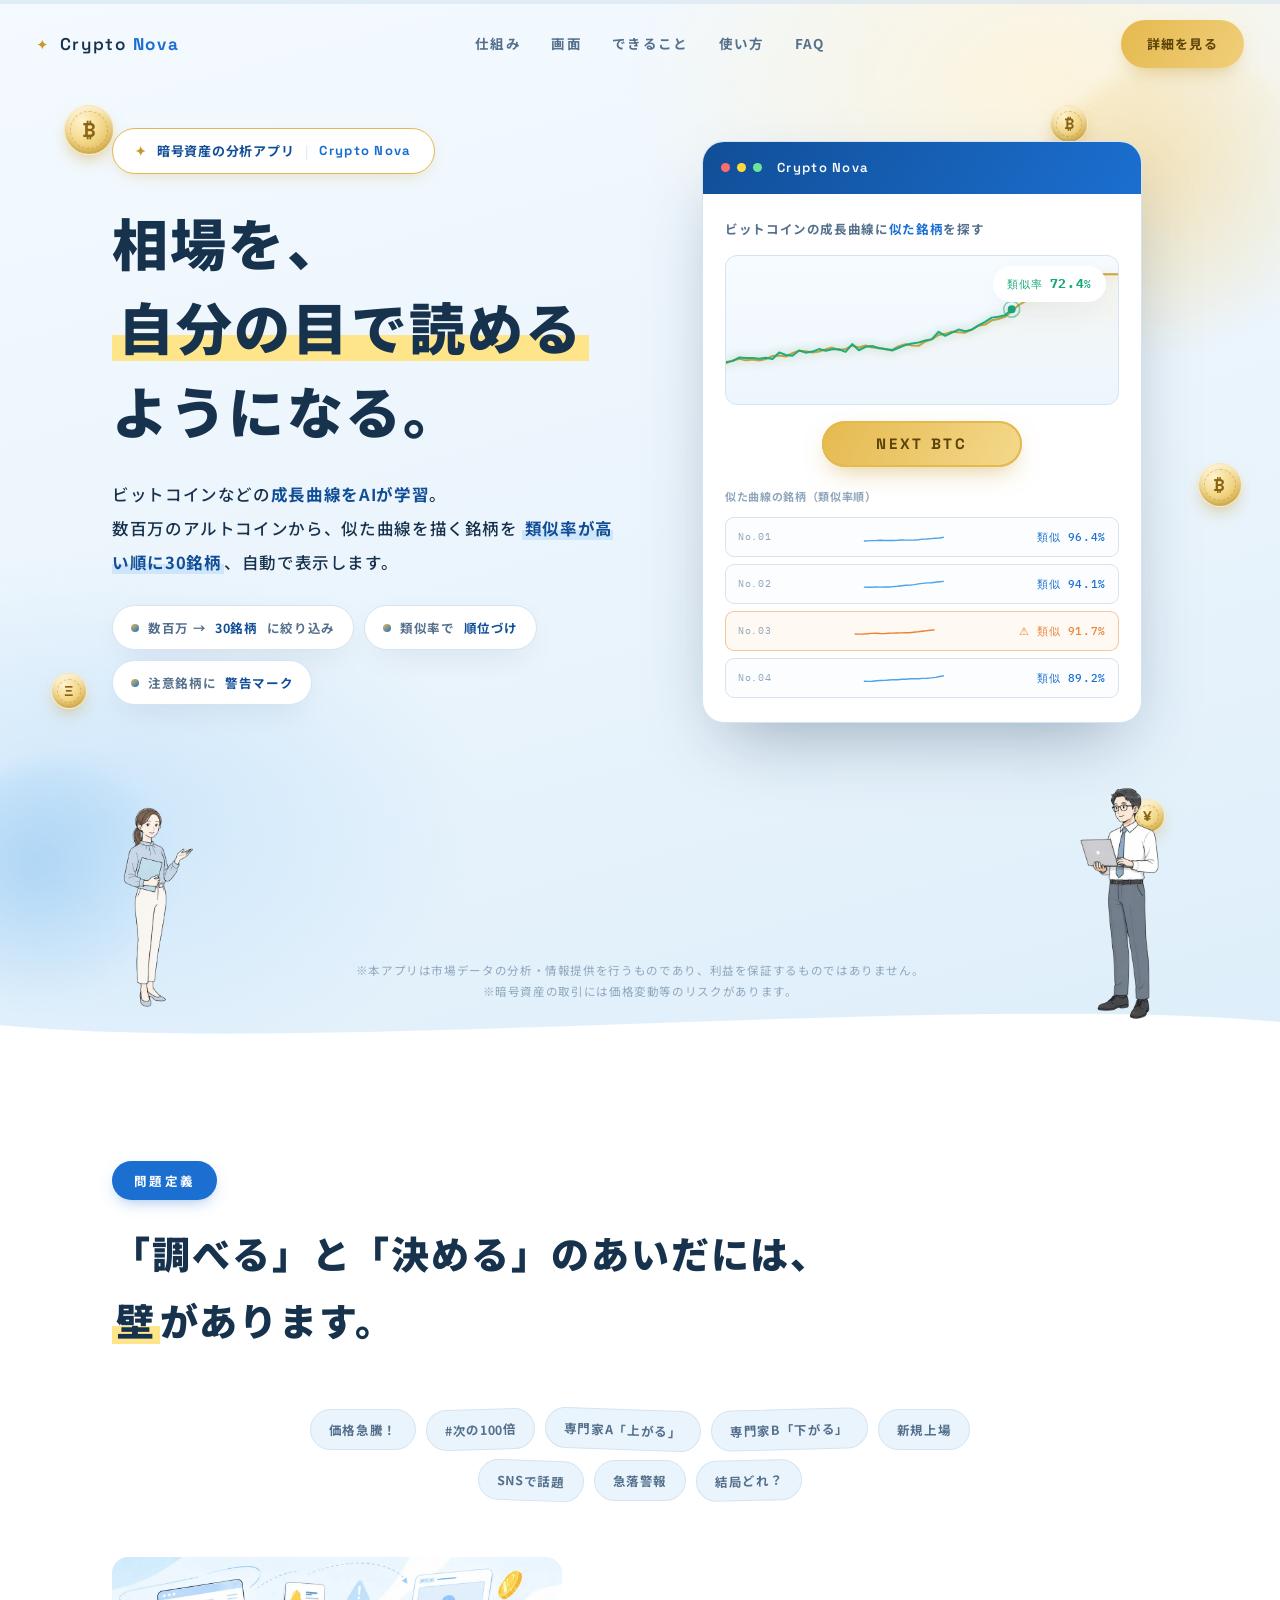
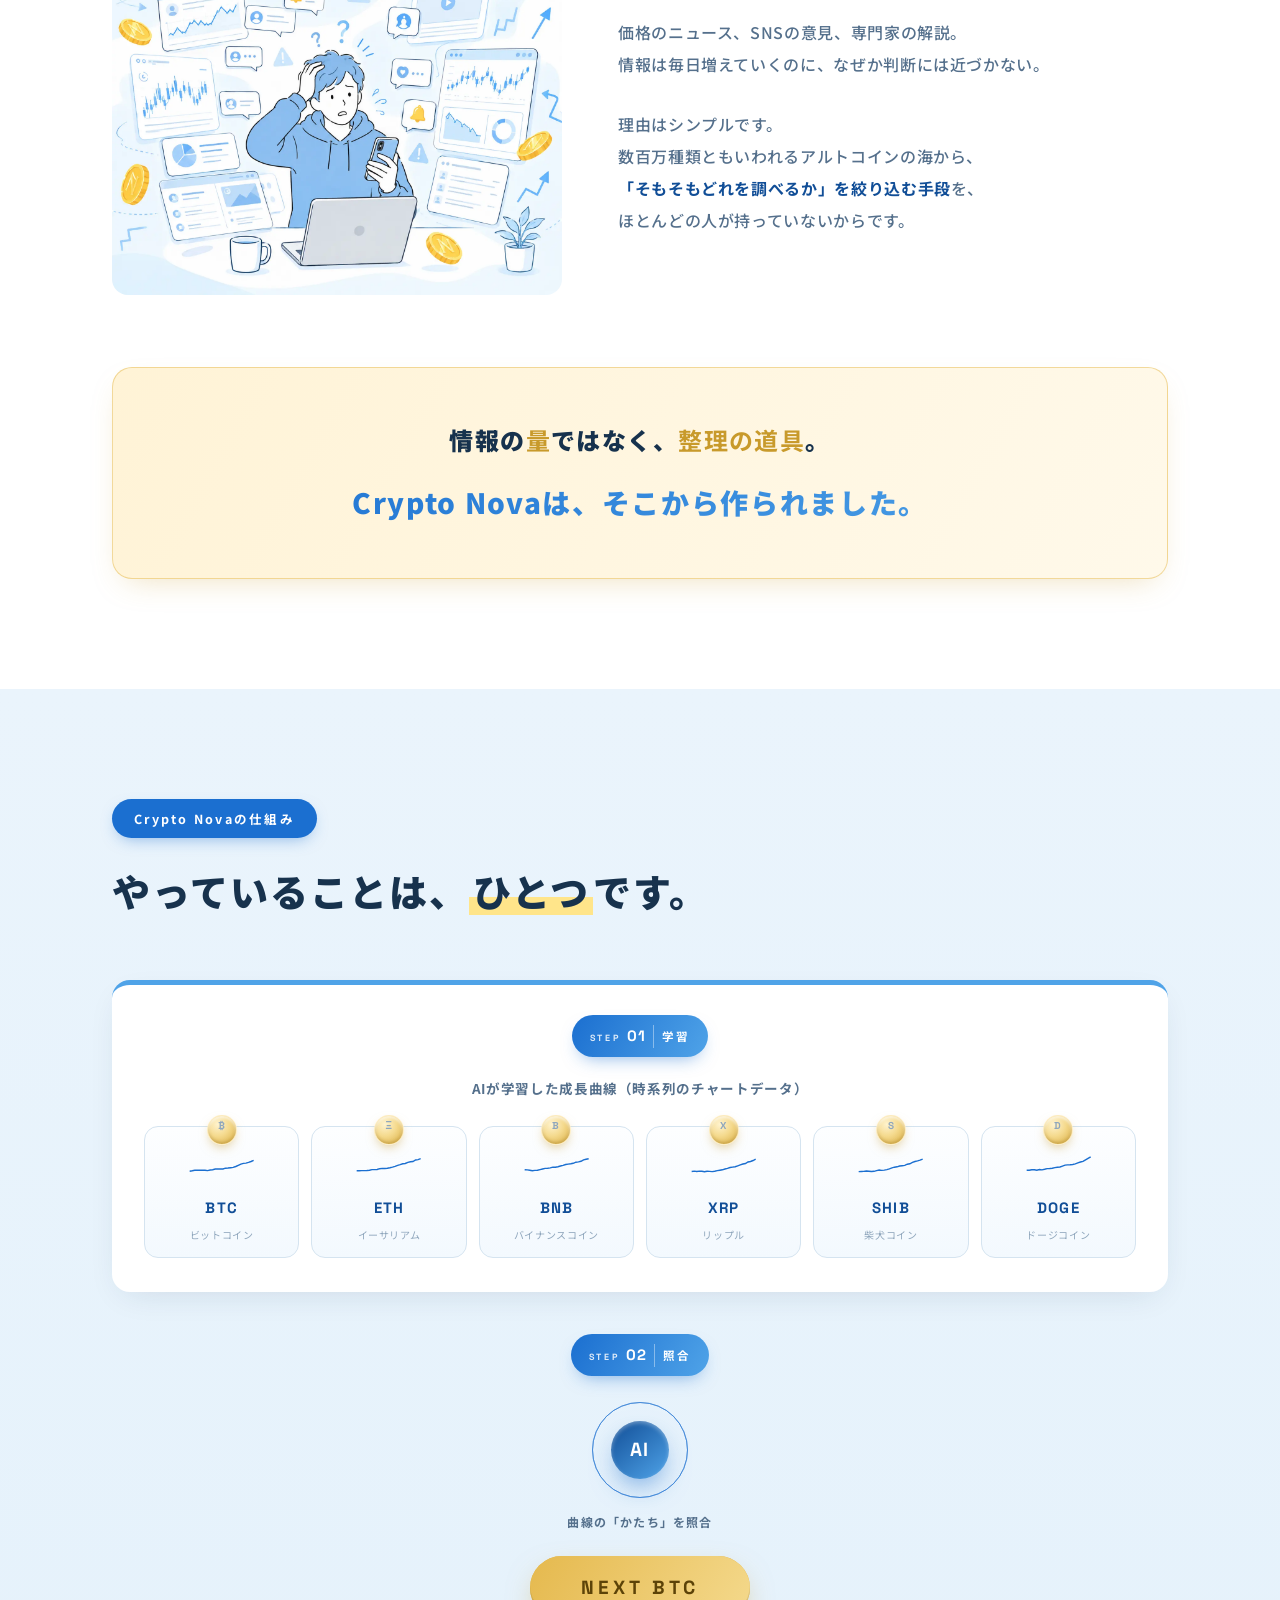
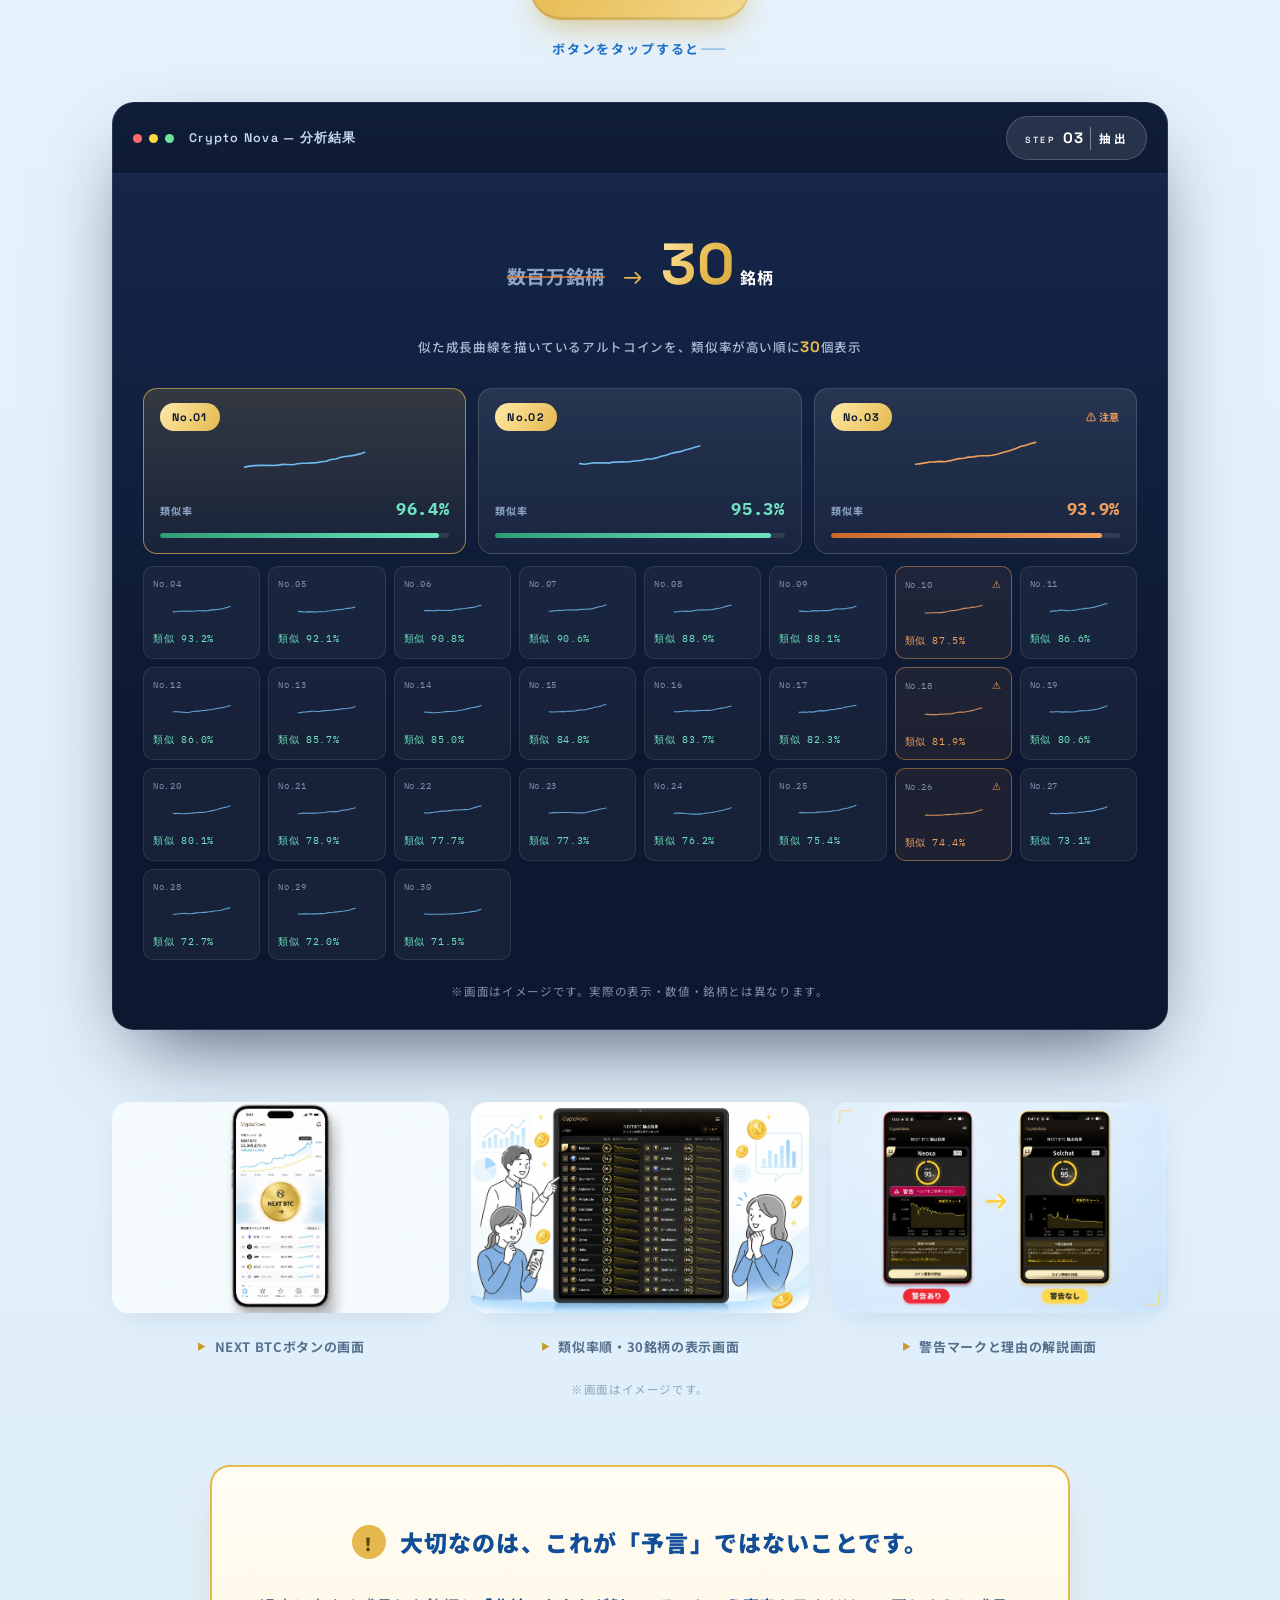
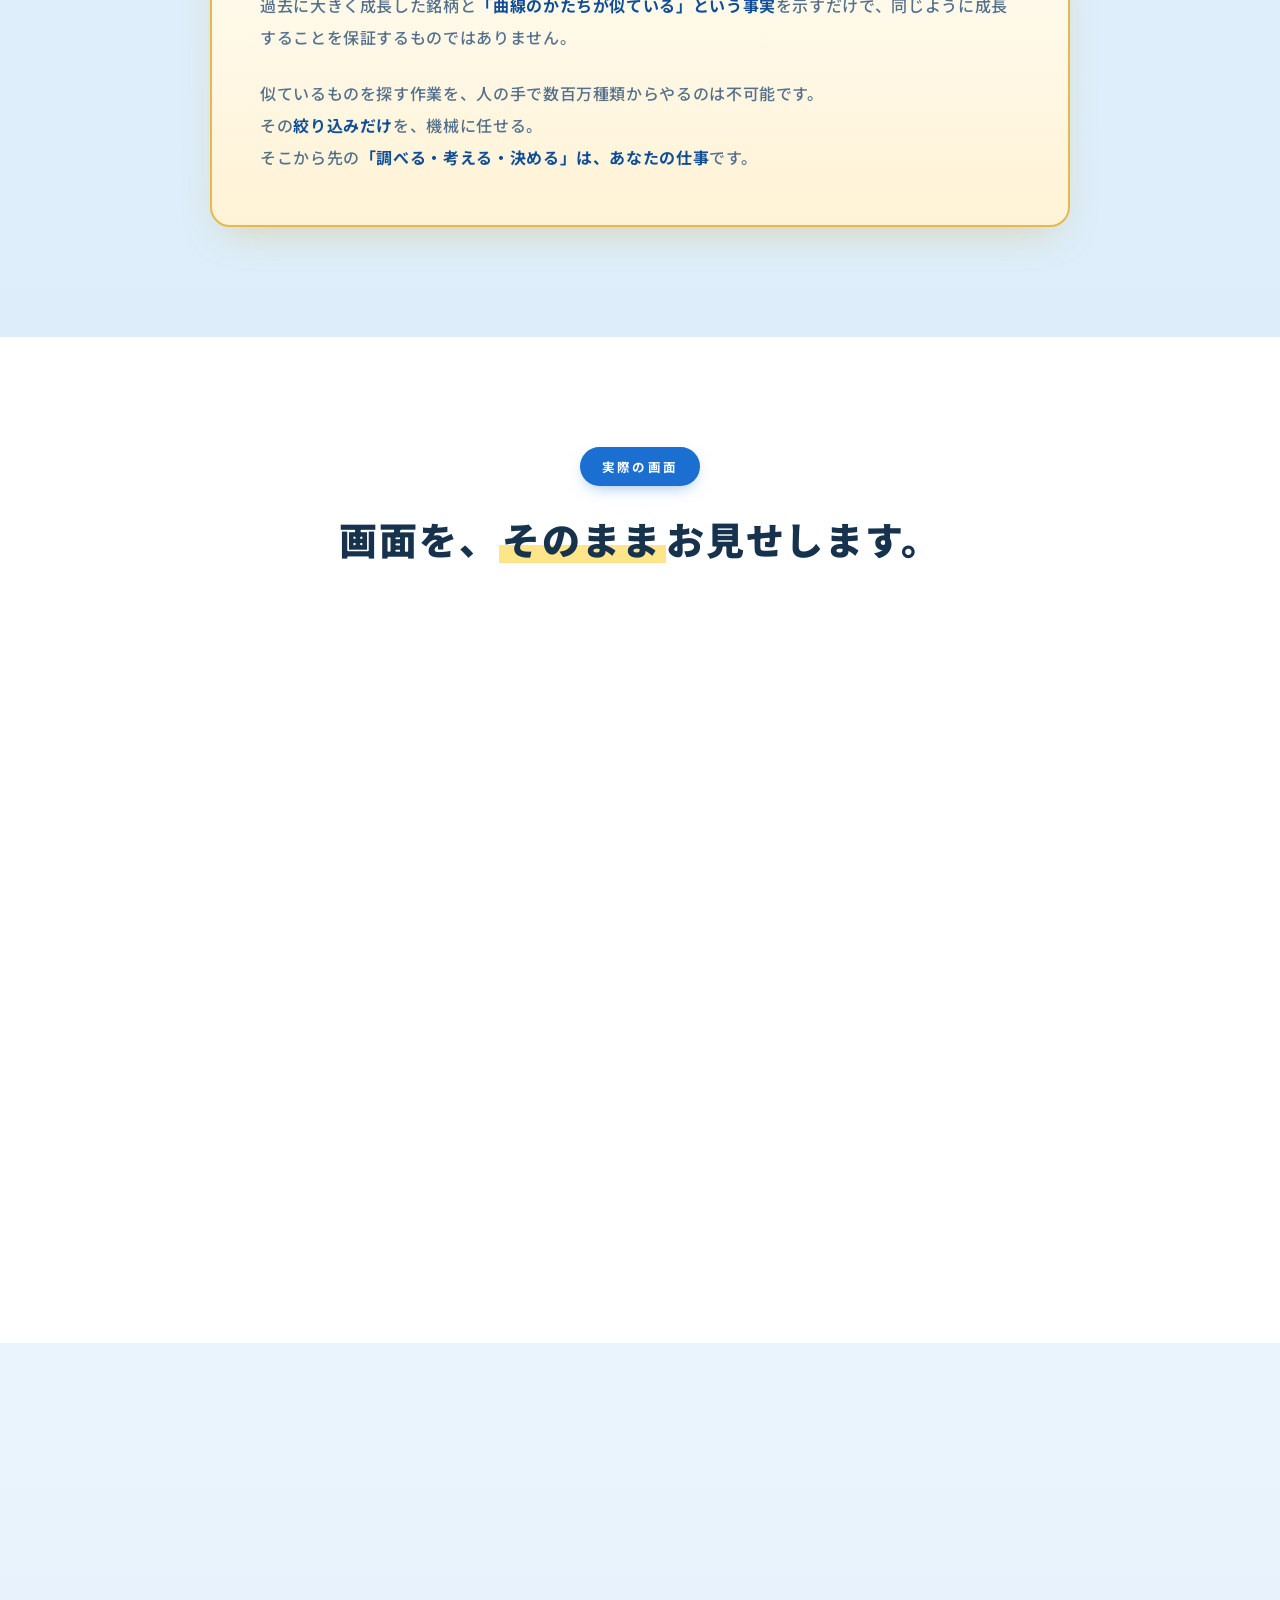
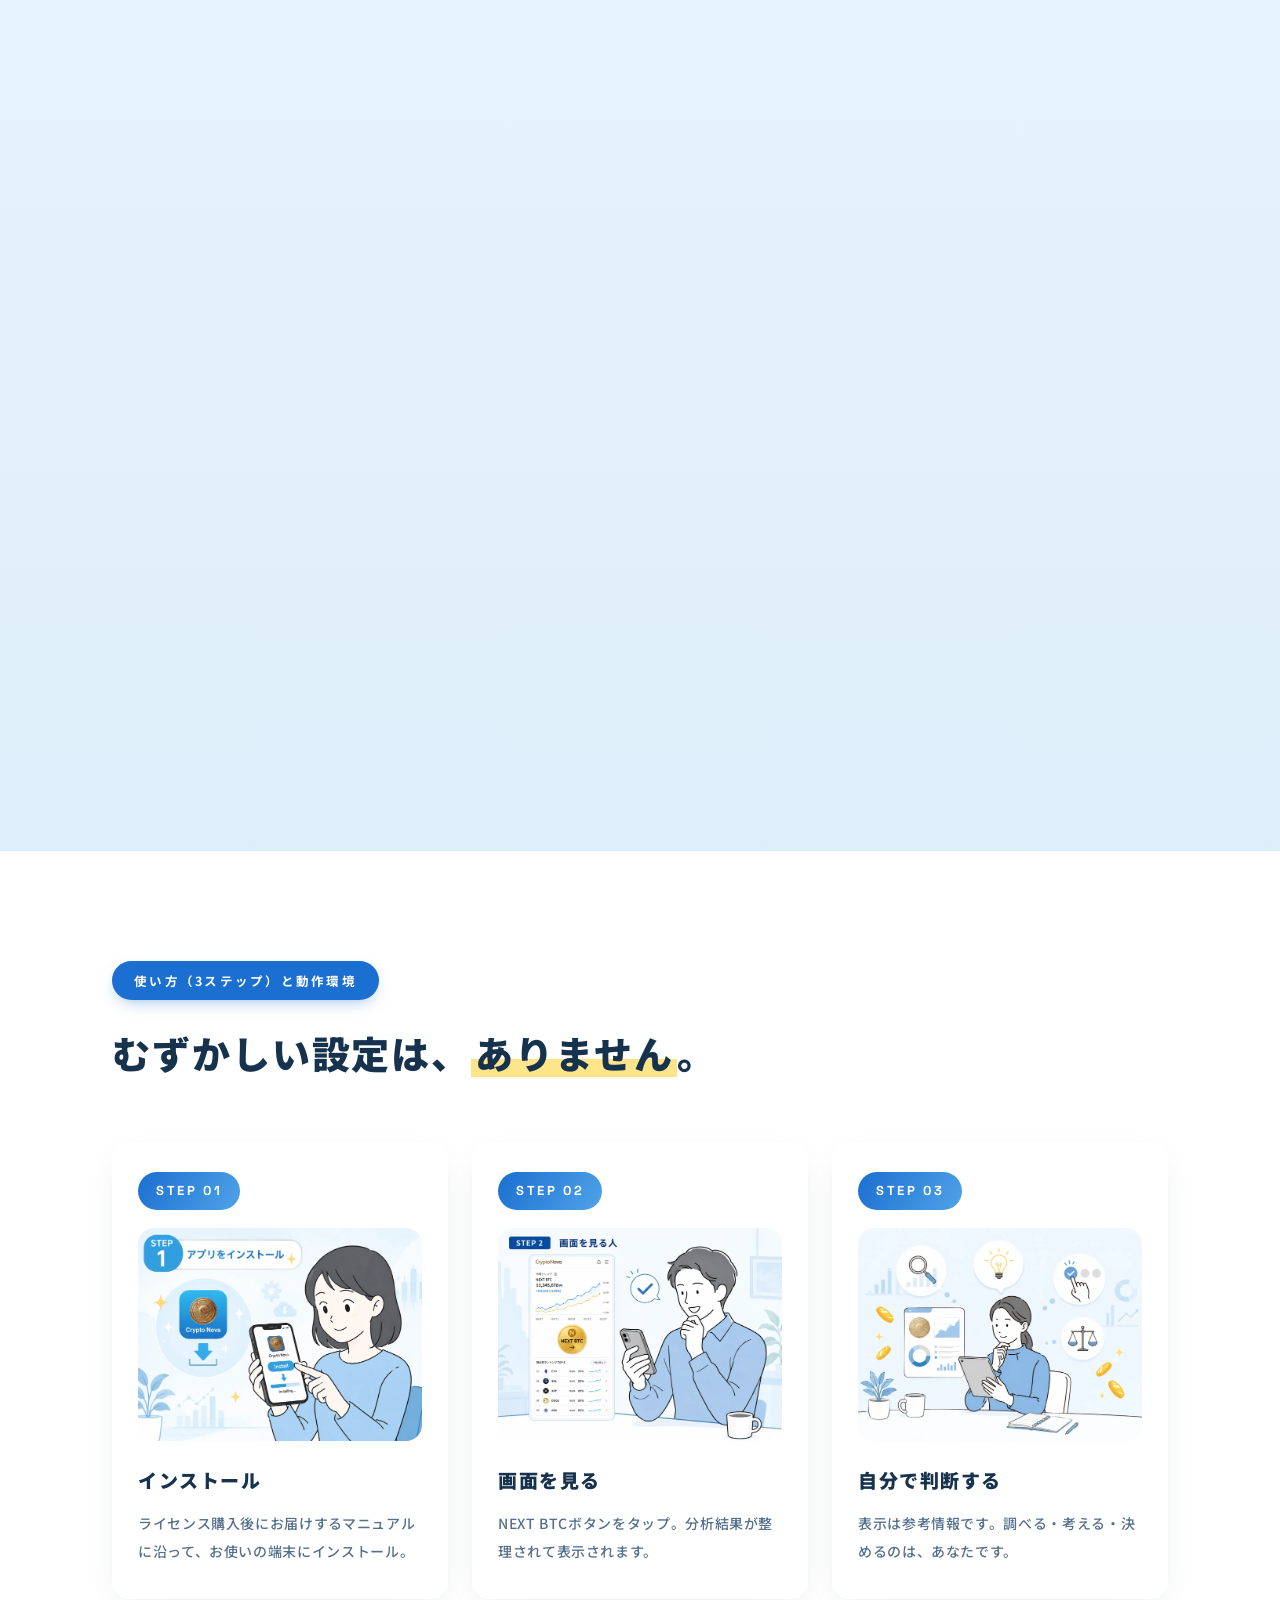
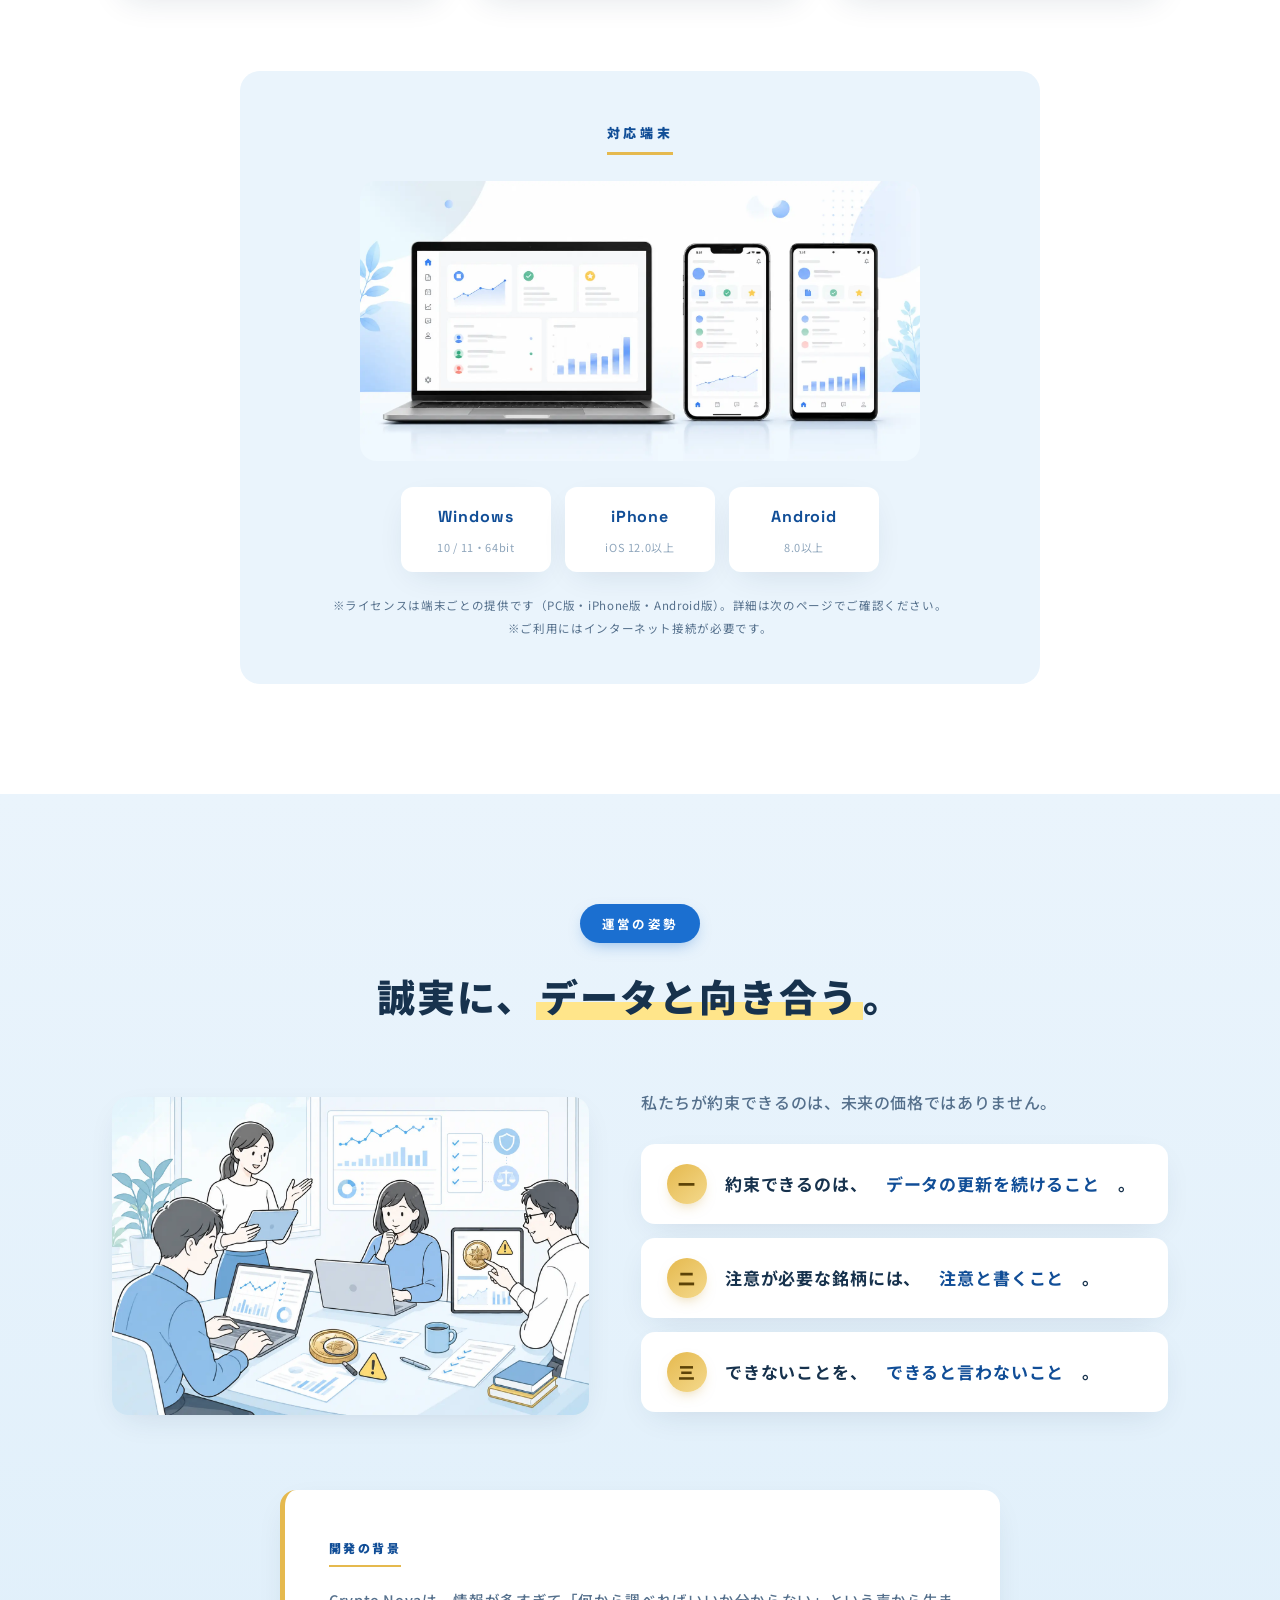
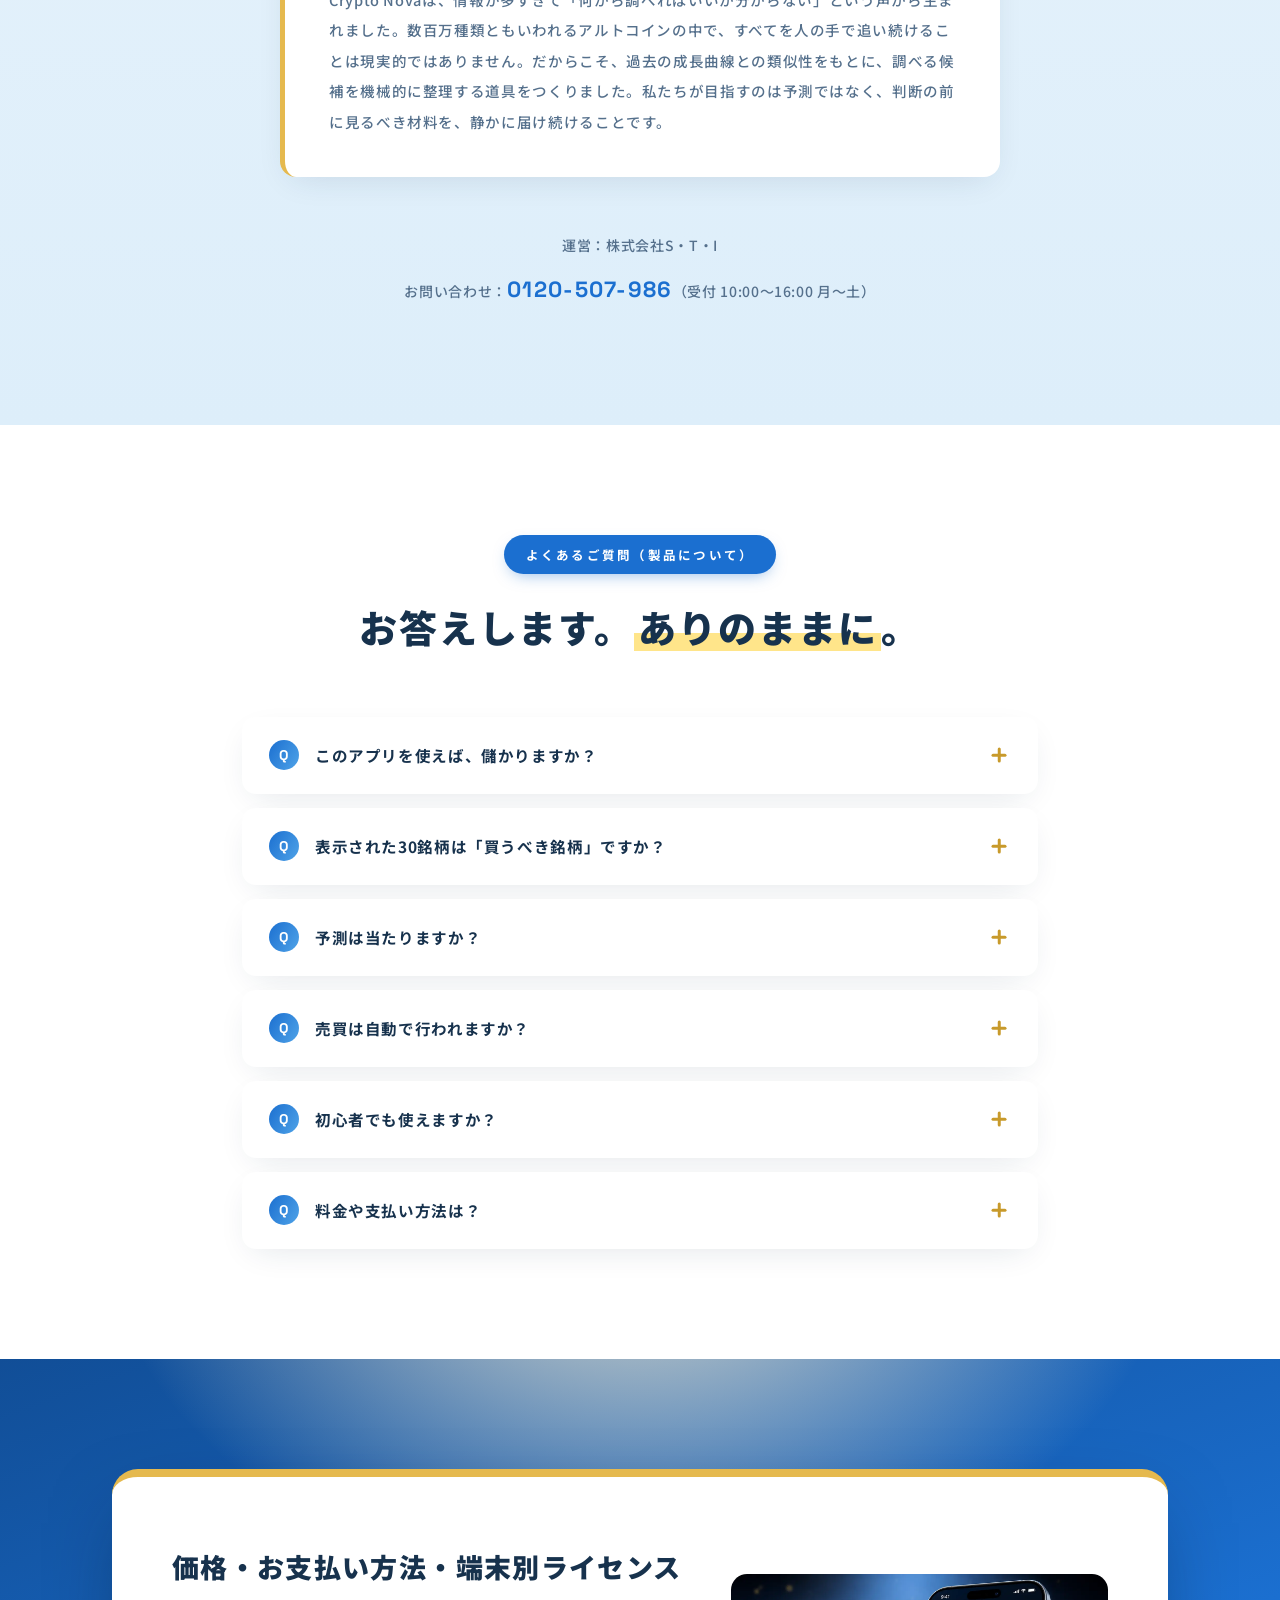
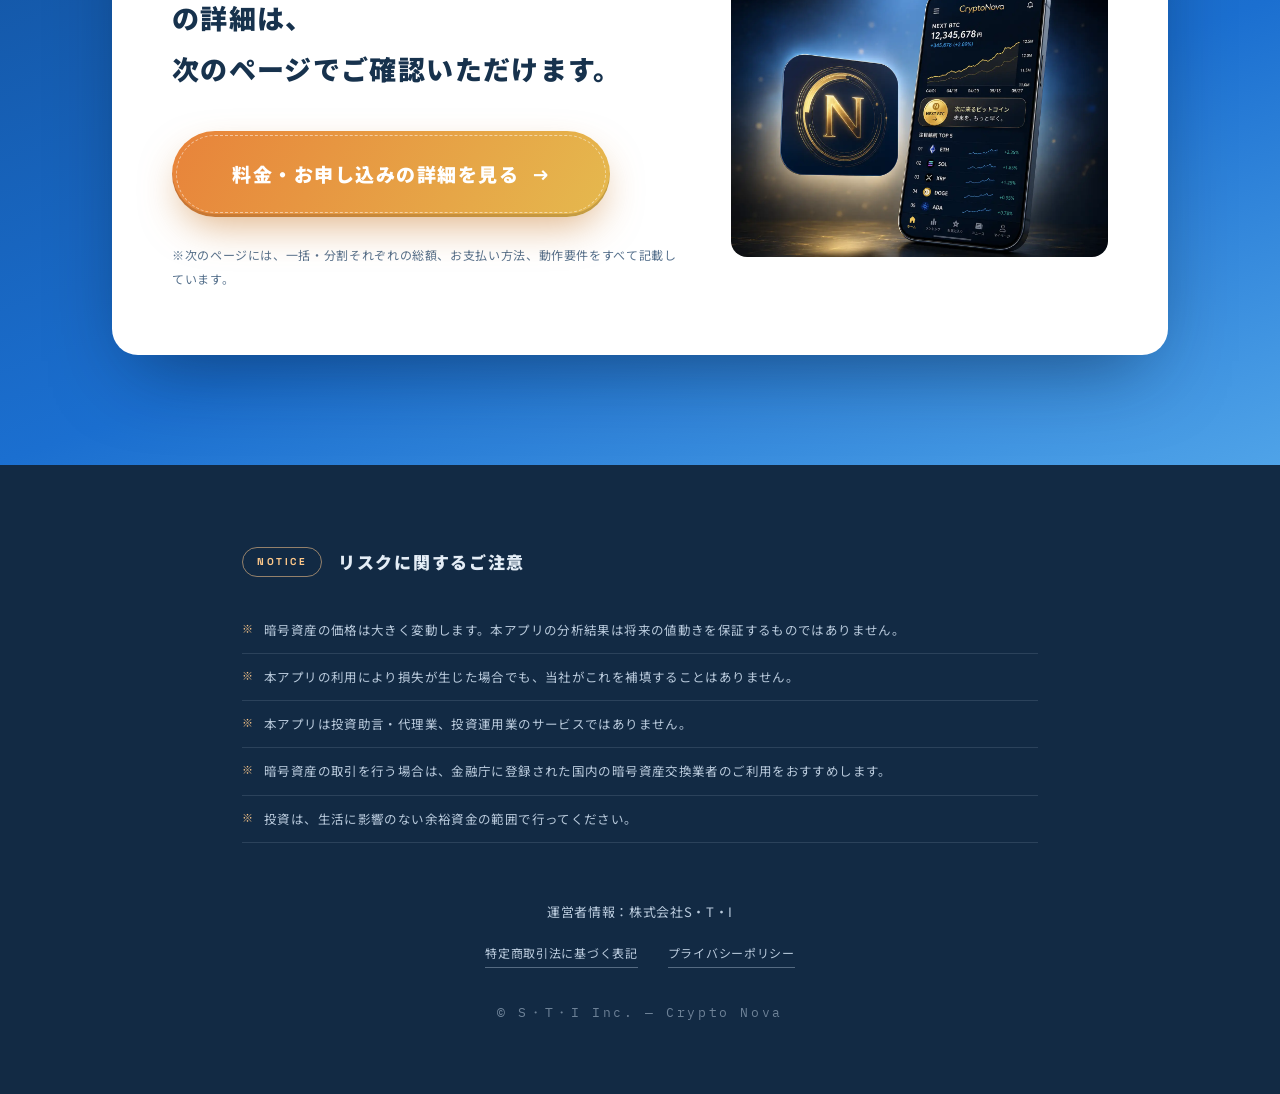
==== commit 302b8fa5: "Redesign mechanism section (S3) with a story-driven flow - STEP 01/02/03 tags (学習→照合→抽出) give the fl" ====
--- a/index.html
+++ b/index.html
@@ -163,21 +163,28 @@
     </header>
 
     <div class="mech-flow">
-      <!-- 学習ソース -->
+      <!-- STEP01 学習ソース -->
       <div class="mech-source card reveal">
+        <div class="stage-tag"><span>STEP</span><b>01</b><em>学習</em></div>
         <p class="mech-caption">AIが学習した成長曲線（時系列のチャートデータ）</p>
         <ul class="coin-chips">
-          <li><svg class="spark" data-seed="1" viewBox="0 0 64 24"></svg><b>BTC</b><span>ビットコイン</span></li>
-          <li><svg class="spark" data-seed="2" viewBox="0 0 64 24"></svg><b>ETH</b><span>イーサリアム</span></li>
-          <li><svg class="spark" data-seed="3" viewBox="0 0 64 24"></svg><b>BNB</b><span>バイナンスコイン</span></li>
-          <li><svg class="spark" data-seed="4" viewBox="0 0 64 24"></svg><b>XRP</b><span>リップル</span></li>
-          <li><svg class="spark" data-seed="5" viewBox="0 0 64 24"></svg><b>SHIB</b><span>柴犬コイン</span></li>
-          <li><svg class="spark" data-seed="6" viewBox="0 0 64 24"></svg><b>DOGE</b><span>ドージコイン</span></li>
+          <li><span class="coin-ic">₿</span><svg class="spark" data-seed="1" viewBox="0 0 64 24"></svg><b>BTC</b><span>ビットコイン</span></li>
+          <li><span class="coin-ic">Ξ</span><svg class="spark" data-seed="2" viewBox="0 0 64 24"></svg><b>ETH</b><span>イーサリアム</span></li>
+          <li><span class="coin-ic">B</span><svg class="spark" data-seed="3" viewBox="0 0 64 24"></svg><b>BNB</b><span>バイナンスコイン</span></li>
+          <li><span class="coin-ic">X</span><svg class="spark" data-seed="4" viewBox="0 0 64 24"></svg><b>XRP</b><span>リップル</span></li>
+          <li><span class="coin-ic">S</span><svg class="spark" data-seed="5" viewBox="0 0 64 24"></svg><b>SHIB</b><span>柴犬コイン</span></li>
+          <li><span class="coin-ic">D</span><svg class="spark" data-seed="6" viewBox="0 0 64 24"></svg><b>DOGE</b><span>ドージコイン</span></li>
         </ul>
       </div>
 
-      <!-- ボタン -->
+      <!-- STEP02 AIコア → ボタン -->
       <div class="mech-button reveal">
+        <div class="stage-tag mid"><span>STEP</span><b>02</b><em>照合</em></div>
+        <div class="ai-core" aria-hidden="true">
+          <span class="ring r1"></span><span class="ring r2"></span><span class="ring r3"></span>
+          <span class="ai-face">AI</span>
+        </div>
+        <p class="ai-note">曲線の「かたち」を照合</p>
         <div class="nextbtc-btn" role="img" aria-label="NEXT BTCボタンのイメージ">
           <span class="nextbtc-pulse"></span>
           <span class="nextbtc-face">NEXT&nbsp;BTC</span>
@@ -185,11 +192,24 @@
         <p class="mech-tap">ボタンをタップすると——</p>
       </div>
 
-      <!-- 結果 -->
-      <div class="mech-result card reveal">
-        <p class="mech-caption">似た成長曲線を描いているアルトコインを、類似率が高い順に<b class="num">30</b>個表示</p>
-        <div class="result-grid" id="result-grid" aria-hidden="true"></div>
-        <p class="img-note">※画面はイメージです。実際の表示・数値・銘柄とは異なります。</p>
+      <!-- STEP03 結果（アプリ風ダークパネル） -->
+      <div class="mech-result reveal">
+        <div class="rp-bar">
+          <span class="rp-dot"></span><span class="rp-dot"></span><span class="rp-dot"></span>
+          <span class="rp-title">Crypto Nova — 分析結果</span>
+          <span class="stage-tag dark"><span>STEP</span><b>03</b><em>抽出</em></span>
+        </div>
+        <div class="rp-body">
+          <div class="rp-stat" aria-hidden="true">
+            <span class="rp-from">数百万銘柄</span>
+            <span class="rp-arrow">→</span>
+            <span class="rp-to"><b>30</b><small>銘柄</small></span>
+          </div>
+          <p class="rp-caption">似た成長曲線を描いているアルトコインを、類似率が高い順に<b>30</b>個表示</p>
+          <div class="rp-top3" id="result-top3" aria-hidden="true"></div>
+          <div class="rp-grid" id="result-grid" aria-hidden="true"></div>
+          <p class="img-note dark">※画面はイメージです。実際の表示・数値・銘柄とは異なります。</p>
+        </div>
       </div>
     </div>
 
--- a/css/style.css
+++ b/css/style.css
@@ -495,46 +495,100 @@
   margin-bottom:72px;
 }
 .mech-caption{
-  font-size:13.5px; font-weight:700; color:var(--ink-dim); text-align:center; margin-bottom:22px;
-}
-.mech-caption .num{ color:var(--blue); font-size:19px; font-family:var(--latin); }
-
-.mech-source, .mech-result{ width:100%; padding:36px 32px; }
-@media (max-width:640px){ .mech-source, .mech-result{ padding:26px 18px; } }
-
+  font-size:13.5px; font-weight:700; color:var(--ink-dim); text-align:center; margin-bottom:24px;
+}
+
+/* STEPタグ */
+.stage-tag{
+  display:inline-flex; align-items:baseline; gap:7px;
+  font-family:var(--latin);
+  border-radius:100px;
+  background:linear-gradient(120deg, var(--blue), var(--sky));
+  color:#fff; padding:6px 18px;
+  box-shadow:0 8px 18px -8px rgba(27,111,208,.55);
+}
+.stage-tag span{ font-size:9px; font-weight:700; letter-spacing:.3em; opacity:.85; }
+.stage-tag b{ font-size:15px; font-weight:700; letter-spacing:.05em; }
+.stage-tag em{ font-style:normal; font-family:var(--sans); font-size:11.5px; font-weight:700; letter-spacing:.2em; padding-left:8px; border-left:1px solid rgba(255,255,255,.4); }
+.stage-tag.dark{
+  background:rgba(255,255,255,.1);
+  box-shadow:none; border:1px solid rgba(255,255,255,.18);
+  margin-left:auto;
+}
+
+/* STEP01：学習ソースカード */
+.mech-source{
+  width:100%; padding:30px 32px 34px; text-align:center;
+  border-top:5px solid var(--sky);
+}
+@media (max-width:640px){ .mech-source{ padding:24px 16px 26px; } }
+.mech-source .stage-tag{ margin-bottom:18px; }
 .coin-chips{
   display:grid; grid-template-columns:repeat(6,1fr); gap:12px;
 }
 @media (max-width:860px){ .coin-chips{ grid-template-columns:repeat(3,1fr); } }
-@media (max-width:480px){ .coin-chips{ grid-template-columns:repeat(2,1fr); } }
+@media (max-width:480px){ .coin-chips{ grid-template-columns:repeat(3,1fr); gap:8px; } }
 .coin-chips li{
-  border:1.5px solid var(--line); border-radius:12px;
+  position:relative;
+  border:1.5px solid var(--line); border-radius:14px;
   background:linear-gradient(180deg, #FDFEFF, #F3F9FE);
-  padding:14px 10px 12px; text-align:center;
+  padding:26px 10px 12px; text-align:center;
   transition:transform .3s, border-color .3s, box-shadow .3s;
 }
 .coin-chips li:hover{
   transform:translateY(-4px); border-color:var(--gold);
   box-shadow:0 12px 26px -12px rgba(200,154,43,.4);
 }
-.coin-chips .spark{ width:100%; height:24px; margin-bottom:8px; }
+.coin-ic{
+  position:absolute; top:-14px; left:50%; transform:translateX(-50%);
+  width:30px; height:30px; border-radius:50%;
+  display:grid; place-items:center;
+  font-family:var(--latin); font-weight:700; font-size:14px; color:#8A6410;
+  background:radial-gradient(circle at 35% 30%, #FFF3CE, #F4D98C 45%, #D6A93C 100%);
+  box-shadow:0 5px 12px -4px rgba(200,154,43,.6), inset 0 -2px 3px rgba(150,110,20,.3), inset 0 2px 3px rgba(255,255,255,.7);
+  border:1px solid rgba(255,240,200,.9);
+}
+.coin-chips .spark{ width:100%; height:24px; margin-bottom:7px; }
 .coin-chips b{ display:block; font-family:var(--latin); font-size:15px; letter-spacing:.08em; color:var(--blue-deep); }
 .coin-chips span{ display:block; font-size:10px; color:var(--ink-faint); margin-top:2px; }
 
-/* 接続線とボタン */
+/* STEP02：AIコアとボタン */
 .mech-button{
   display:flex; flex-direction:column; align-items:center;
-  padding:40px 0;
-}
-.mech-button::before, .mech-button::after{
-  content:""; width:2px; height:30px;
-  background:linear-gradient(var(--blue), transparent);
-  display:block;
-}
-.mech-button::before{ background:linear-gradient(transparent, var(--blue)); margin-bottom:18px; }
-.mech-button::after{ margin-top:18px; }
+  padding:42px 0 40px;
+}
+.mech-button .stage-tag.mid{ margin-bottom:26px; }
+.ai-core{
+  position:relative; width:96px; height:96px;
+  display:grid; place-items:center;
+  margin-bottom:12px;
+}
+.ai-core .ring{
+  position:absolute; inset:0; border-radius:50%;
+  border:1.5px solid rgba(27,111,208,.4);
+  animation:coreRing 3s ease-out infinite;
+}
+.ai-core .ring.r2{ animation-delay:1s; }
+.ai-core .ring.r3{ animation-delay:2s; }
+@keyframes coreRing{
+  0%{ transform:scale(.55); opacity:0; }
+  30%{ opacity:.9; }
+  100%{ transform:scale(1.25); opacity:0; }
+}
+.ai-face{
+  width:58px; height:58px; border-radius:50%;
+  display:grid; place-items:center;
+  font-family:var(--latin); font-weight:700; font-size:19px; letter-spacing:.06em;
+  color:#fff;
+  background:linear-gradient(140deg, var(--blue-deep), var(--sky));
+  box-shadow:0 12px 28px -8px rgba(27,111,208,.65), inset 0 2px 4px rgba(255,255,255,.35);
+}
+.ai-note{
+  font-size:12px; font-weight:700; color:var(--ink-dim); letter-spacing:.1em;
+  margin-bottom:22px;
+}
 .nextbtc-btn{
-  position:relative; width:220px; height:66px;
+  position:relative; width:220px; height:64px;
   display:grid; place-items:center;
 }
 .nextbtc-pulse{
@@ -558,27 +612,122 @@
 }
 .mech-tap{ margin-top:16px; font-size:13px; font-weight:700; color:var(--blue); letter-spacing:.14em; }
 
-/* 30銘柄グリッド */
-.result-grid{
-  display:grid; grid-template-columns:repeat(6,1fr); gap:10px;
-}
-@media (max-width:860px){ .result-grid{ grid-template-columns:repeat(5,1fr); } }
-@media (max-width:640px){ .result-grid{ grid-template-columns:repeat(3,1fr); } }
+/* STEP03：結果 — アプリ風ダークパネル */
+.mech-result{
+  width:100%;
+  border-radius:22px; overflow:hidden;
+  background:linear-gradient(180deg, #16284D, #0D1830 70%);
+  box-shadow:0 34px 80px -28px rgba(9,22,45,.75);
+  border:1px solid rgba(255,255,255,.08);
+}
+.rp-bar{
+  display:flex; align-items:center; gap:7px;
+  padding:13px 20px;
+  background:rgba(0,0,0,.28);
+  border-bottom:1px solid rgba(255,255,255,.07);
+}
+.rp-dot{ width:9px; height:9px; border-radius:50%; }
+.rp-dot:nth-child(1){ background:#FF6B6B; } .rp-dot:nth-child(2){ background:#FFD93D; } .rp-dot:nth-child(3){ background:#6BE59B; }
+.rp-title{ margin-left:8px; font-family:var(--latin); font-size:12.5px; font-weight:600; letter-spacing:.1em; color:#C9D8EE; }
+.rp-body{ padding:32px 30px 26px; }
+@media (max-width:640px){ .rp-body{ padding:24px 14px 20px; } .rp-bar .stage-tag{ display:none; } }
+
+.rp-stat{
+  display:flex; align-items:baseline; justify-content:center; gap:18px;
+  margin-bottom:10px;
+}
+.rp-from{
+  font-size:clamp(15px,2vw,19px); font-weight:700; color:#8FA6C8;
+  text-decoration:line-through; text-decoration-color:rgba(232,131,58,.75); text-decoration-thickness:2px;
+}
+.rp-arrow{ font-family:var(--latin); font-size:clamp(18px,2.4vw,24px); color:var(--gold); }
+.rp-to{ color:#fff; }
+.rp-to b{
+  font-family:var(--latin); font-weight:700; font-size:clamp(38px,5.4vw,58px); letter-spacing:.02em;
+  background:linear-gradient(120deg, #FFE9A8, var(--gold) 60%, #D6A93C);
+  -webkit-background-clip:text; background-clip:text; color:transparent;
+}
+.rp-to small{ font-size:clamp(13px,1.6vw,16px); font-weight:700; margin-left:4px; }
+.rp-caption{
+  text-align:center; font-size:12.5px; font-weight:500; color:#A9BCD9;
+  margin-bottom:26px;
+}
+.rp-caption b{ color:var(--gold); font-family:var(--latin); font-size:15px; }
+
+/* 上位3銘柄カード */
+.rp-top3{
+  display:grid; grid-template-columns:repeat(3,1fr); gap:12px;
+  margin-bottom:12px;
+}
+.t3-card{
+  position:relative;
+  border-radius:14px;
+  background:linear-gradient(180deg, rgba(255,255,255,.09), rgba(255,255,255,.04));
+  border:1px solid rgba(255,255,255,.14);
+  padding:14px 16px 15px;
+  opacity:0; transform:translateY(14px);
+  transition:opacity .55s, transform .55s;
+}
+.t3-card.pop{ opacity:1; transform:none; }
+.t3-card:first-child{
+  border-color:rgba(229,185,78,.65);
+  background:linear-gradient(180deg, rgba(229,185,78,.16), rgba(229,185,78,.04));
+}
+.t3-head{ display:flex; align-items:center; justify-content:space-between; margin-bottom:8px; }
+.t3-rank{
+  font-family:var(--latin); font-size:11px; font-weight:700; letter-spacing:.12em;
+  color:#0D1830;
+  background:linear-gradient(120deg, #FFE9A8, var(--gold));
+  border-radius:100px; padding:3px 12px;
+}
+.t3-warn{ font-size:10px; font-weight:700; color:#F0A05C; letter-spacing:.06em; white-space:nowrap; }
+.t3-warn em{ font-style:normal; }
+@media (max-width:640px){ .t3-warn em{ display:none; } }
+.t3-card svg{ width:100%; height:34px; margin-bottom:10px; }
+.t3-sim{ display:flex; align-items:baseline; justify-content:space-between; margin-bottom:7px; }
+.t3-sim span{ font-size:10px; font-weight:700; color:#8FA6C8; letter-spacing:.1em; }
+.t3-sim b{ font-family:var(--mono); font-size:17px; color:#6FE3C0; }
+.t3-card.warned .t3-sim b{ color:#F0A05C; }
+.t3-bar{
+  height:5px; border-radius:100px; background:rgba(255,255,255,.1); overflow:hidden;
+}
+.t3-bar i{
+  display:block; height:100%; width:0;
+  border-radius:100px;
+  background:linear-gradient(90deg, #2E9C77, #6FE3C0);
+  transition:width 1.1s cubic-bezier(.2,.7,.2,1) .35s;
+}
+.t3-card.warned .t3-bar i{ background:linear-gradient(90deg, #C96A2C, #F0A05C); }
+.t3-card.pop .t3-bar i{ width:var(--w); }
+@media (max-width:640px){
+  .rp-top3{ gap:8px; }
+  .t3-card{ padding:10px 10px 12px; }
+  .t3-sim b{ font-size:14px; }
+}
+
+/* 残り27銘柄のコンパクトグリッド */
+.rp-grid{
+  display:grid; grid-template-columns:repeat(auto-fill, minmax(104px,1fr)); gap:8px;
+}
+@media (max-width:640px){ .rp-grid{ grid-template-columns:repeat(3,1fr); } }
 .result-cell{
-  border:1.5px solid var(--line); border-radius:10px;
-  background:#FBFDFF;
-  padding:9px 9px 8px;
+  border:1px solid rgba(255,255,255,.09); border-radius:10px;
+  background:rgba(255,255,255,.045);
+  padding:8px 9px 7px;
   opacity:0; transform:translateY(10px) scale(.96);
-  transition:opacity .5s, transform .5s;
-}
+  transition:opacity .5s, transform .5s, border-color .3s;
+}
+.result-cell:hover{ border-color:rgba(255,255,255,.25); }
 .result-cell.pop{ opacity:1; transform:none; }
-.result-cell .cell-rank{ font-family:var(--mono); font-size:9px; color:var(--ink-faint); display:flex; justify-content:space-between; align-items:center; }
-.result-cell .cell-warn{ color:var(--warn); font-size:11px; }
-.result-cell svg{ width:100%; height:20px; margin:5px 0 4px; }
-.result-cell .cell-sim{ font-family:var(--mono); font-size:10.5px; color:var(--blue); font-weight:500; }
-.result-cell.warned{ border-color:rgba(232,131,58,.5); background:#FFF9F3; }
-.result-cell.warned .cell-sim{ color:var(--warn); }
+.result-cell .cell-rank{ font-family:var(--mono); font-size:9px; color:#7E8FAD; display:flex; justify-content:space-between; align-items:center; }
+.result-cell .cell-warn{ color:#F0A05C; font-size:10px; }
+.result-cell svg{ width:100%; height:18px; margin:5px 0 4px; }
+.result-cell .cell-sim{ font-family:var(--mono); font-size:10px; color:#6FE3C0; }
+.result-cell.warned{ border-color:rgba(240,160,92,.45); background:rgba(240,160,92,.07); }
+.result-cell.warned .cell-sim{ color:#F0A05C; }
+
 .img-note{ text-align:center; font-size:11.5px; color:var(--ink-faint); margin-top:18px; }
+.img-note.dark{ color:#7E8FAD; margin-top:20px; }
 
 /* アプリ画面イメージ 3枚 */
 .mech-screens{
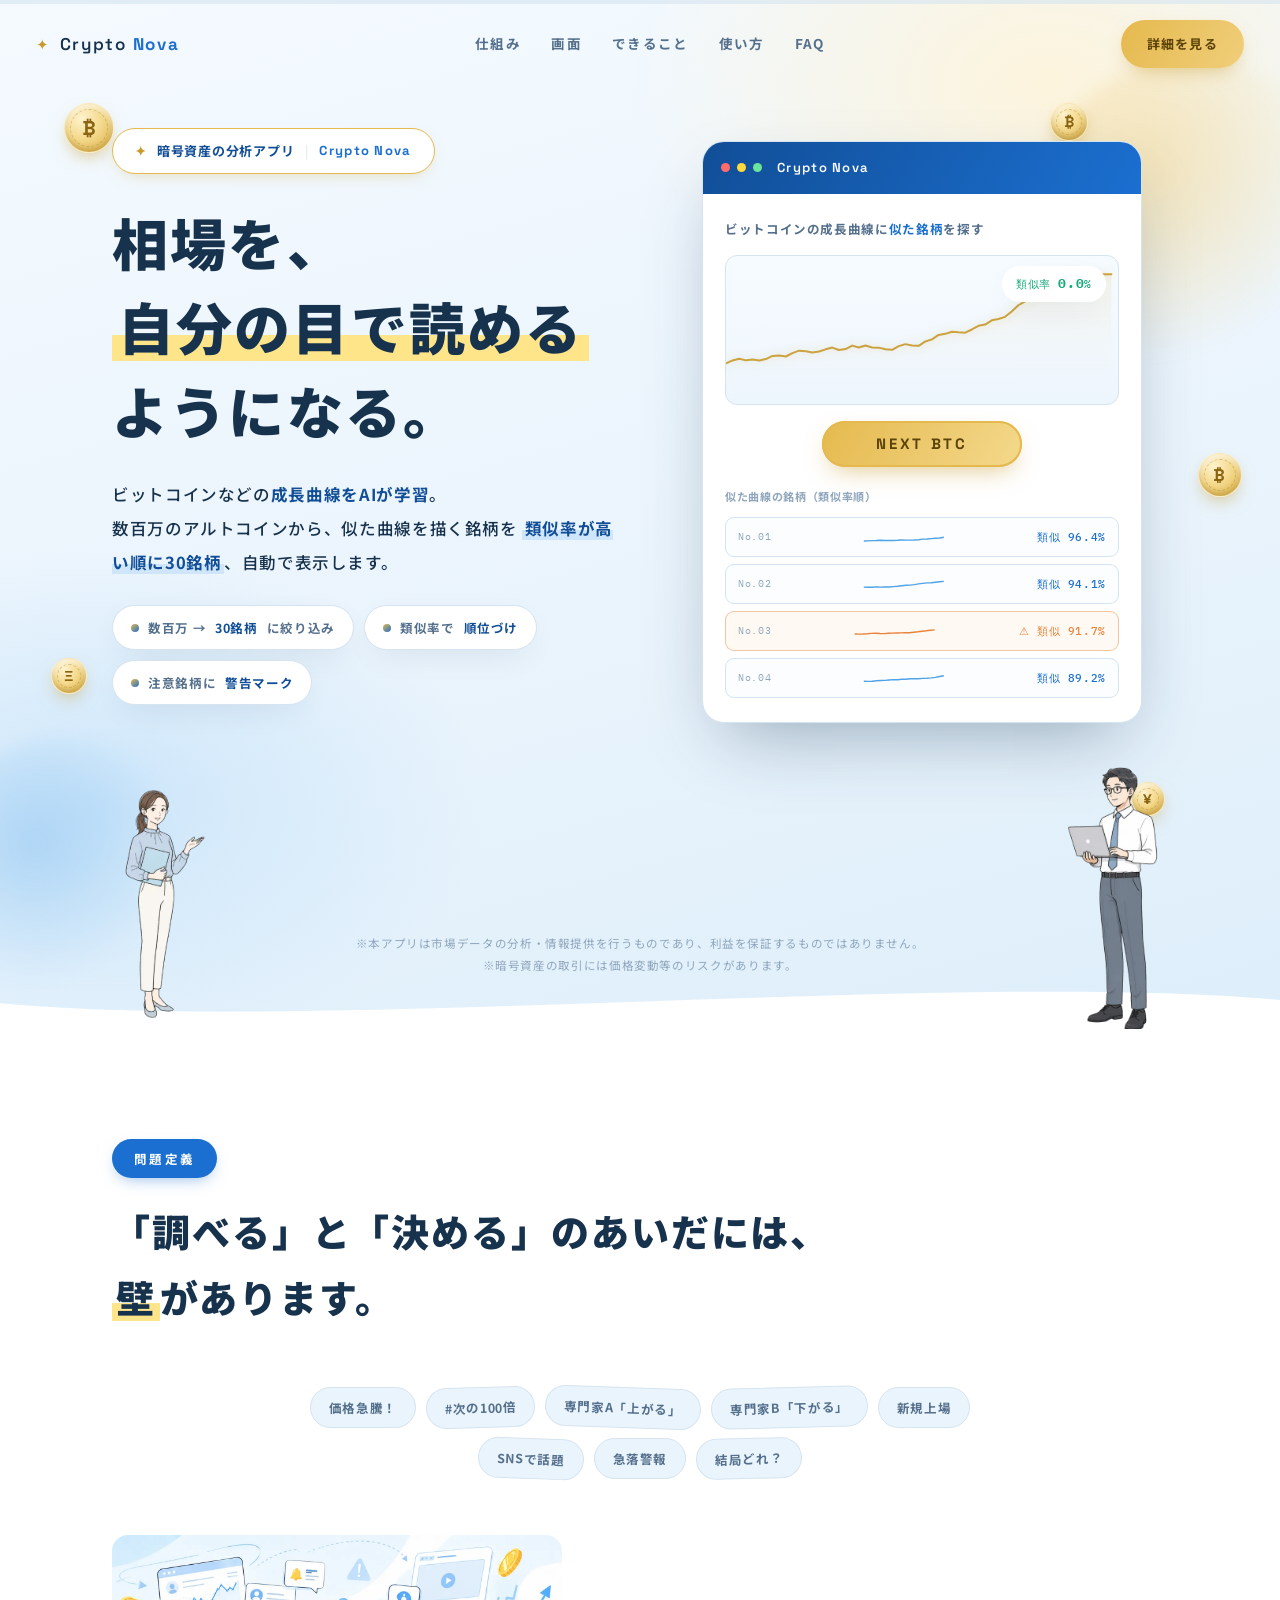
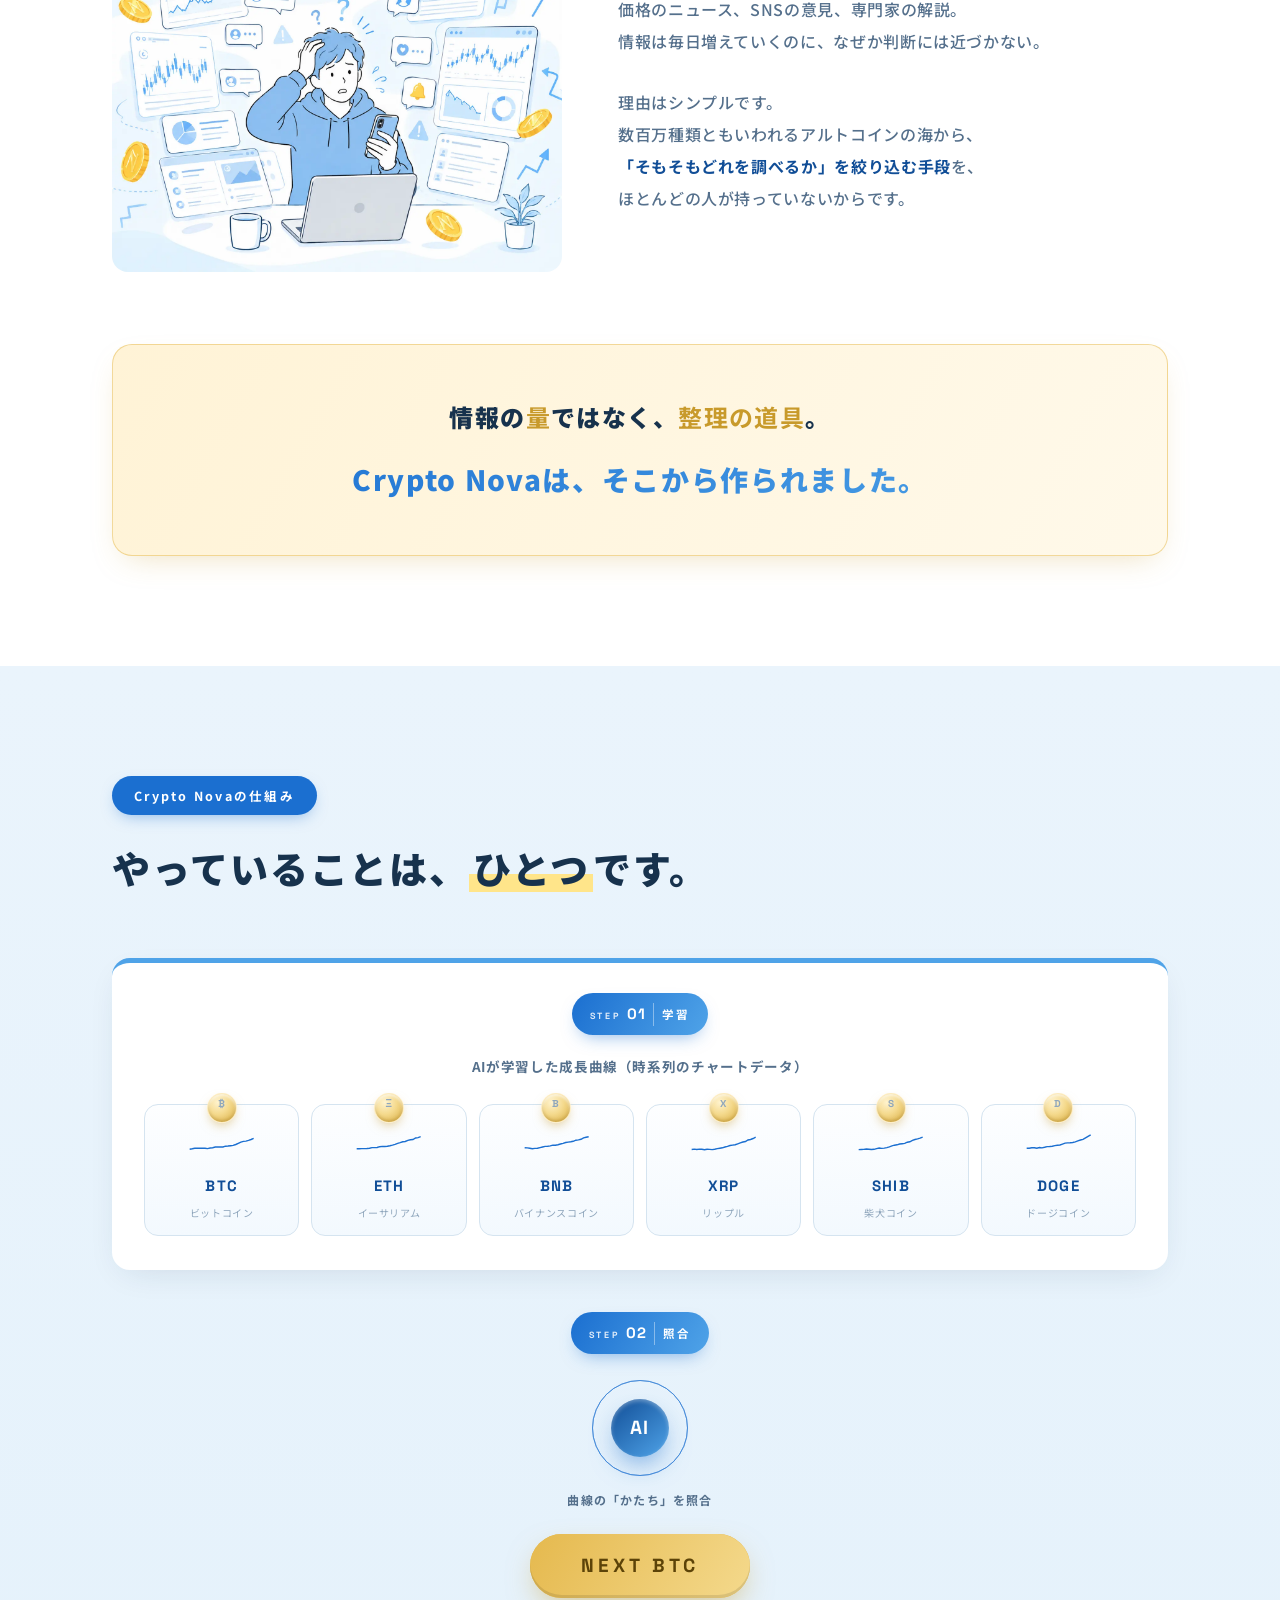
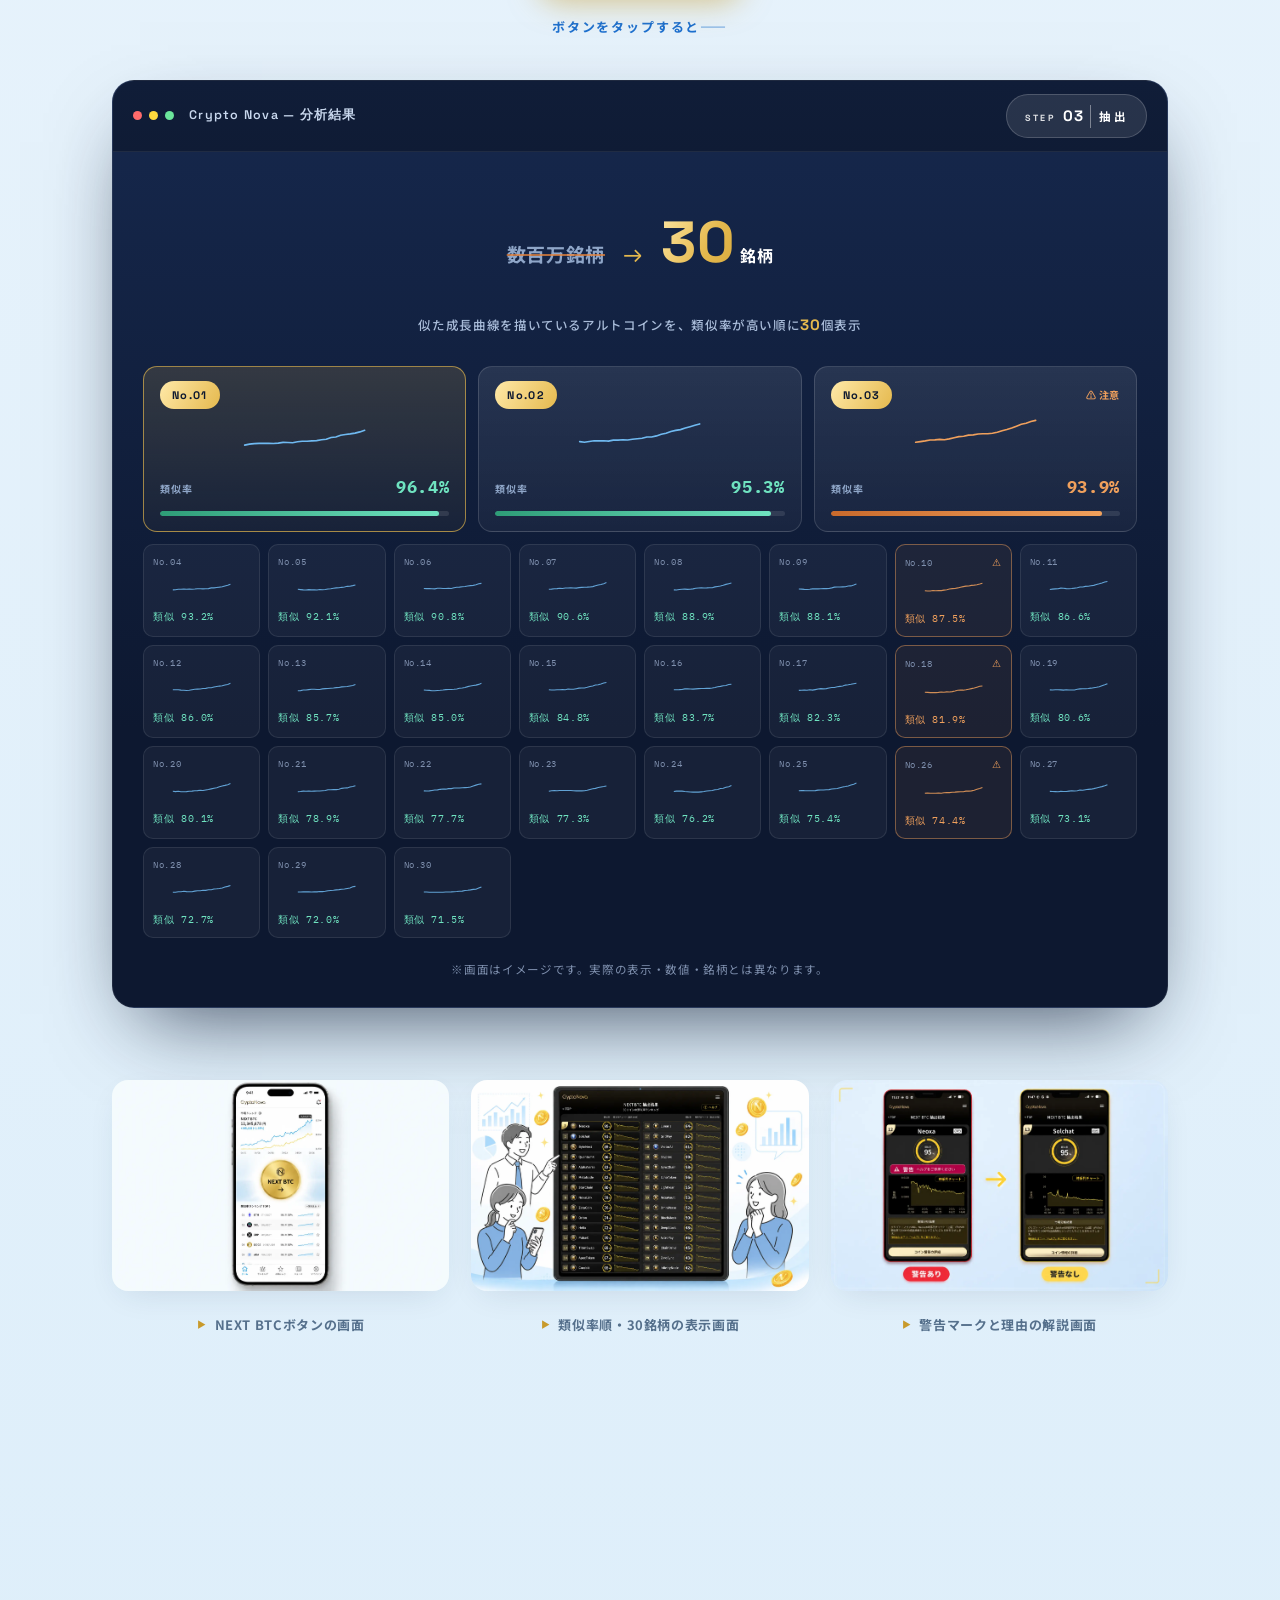
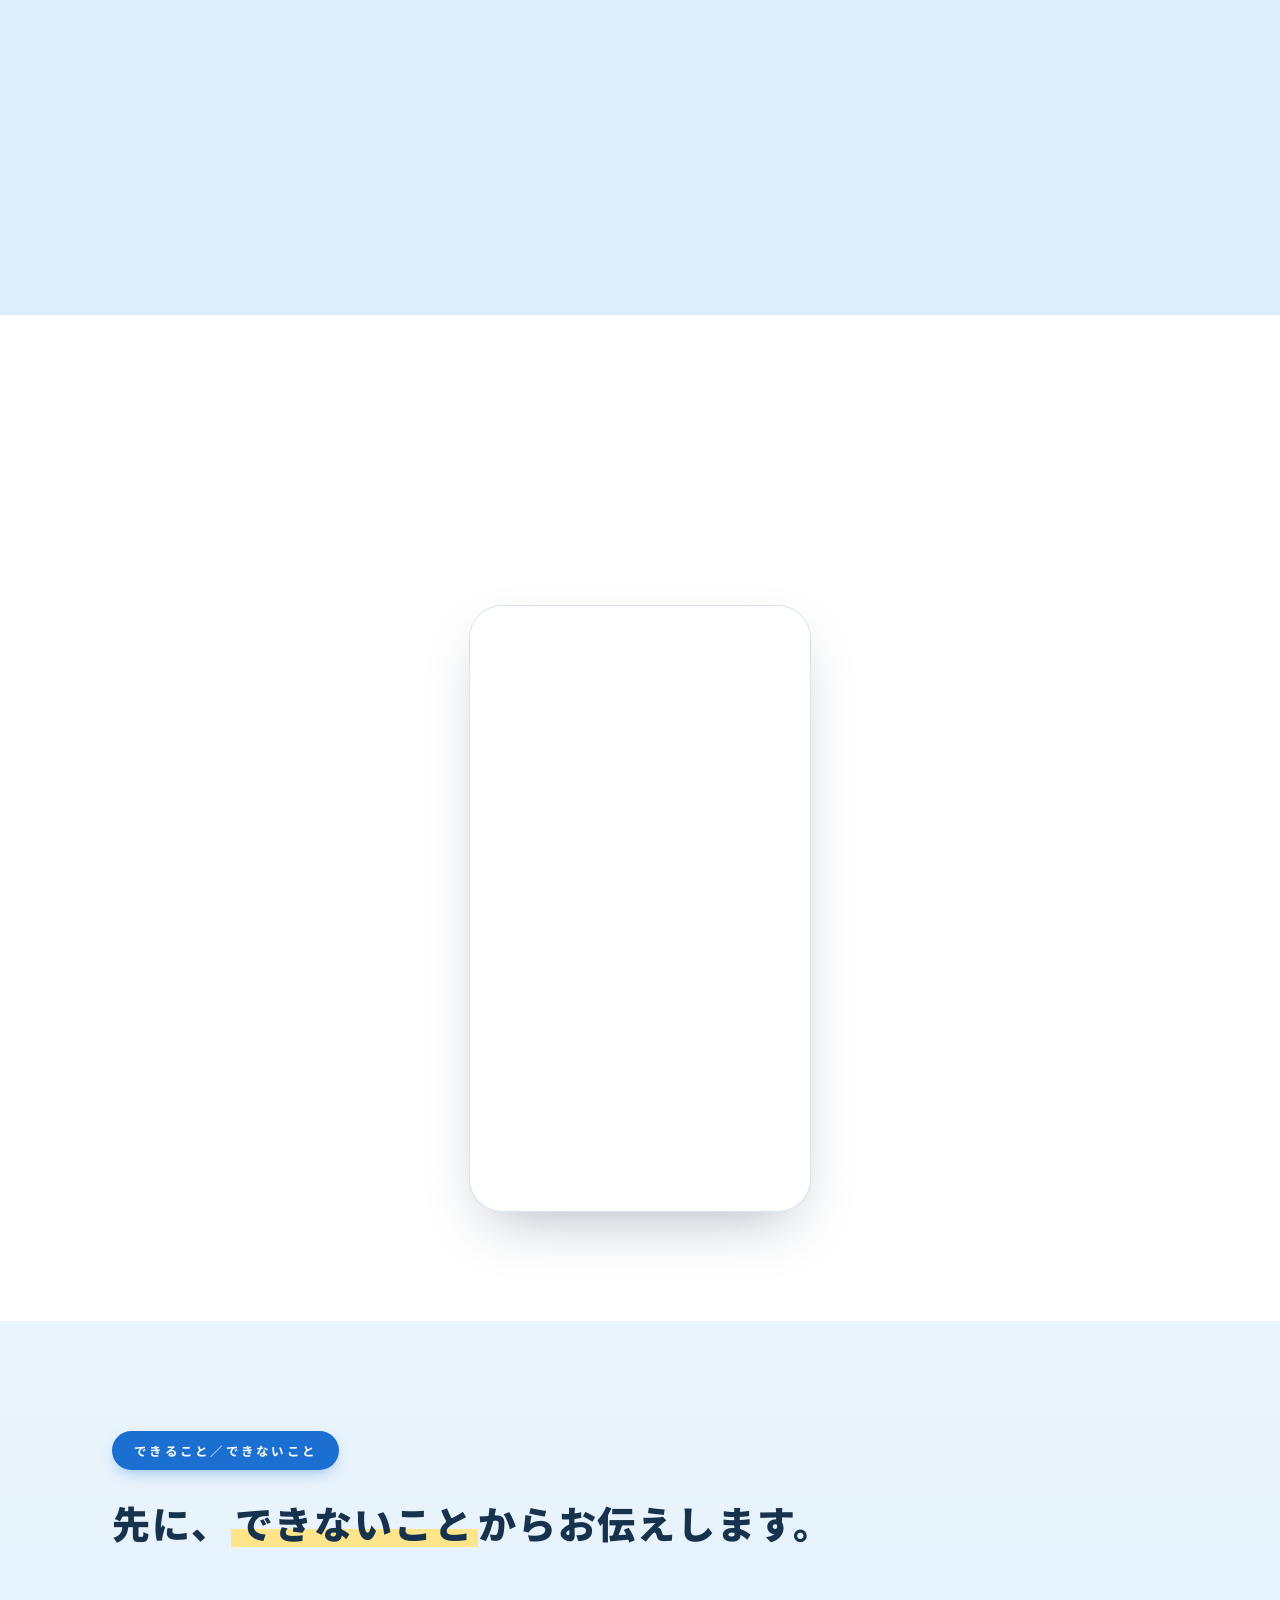
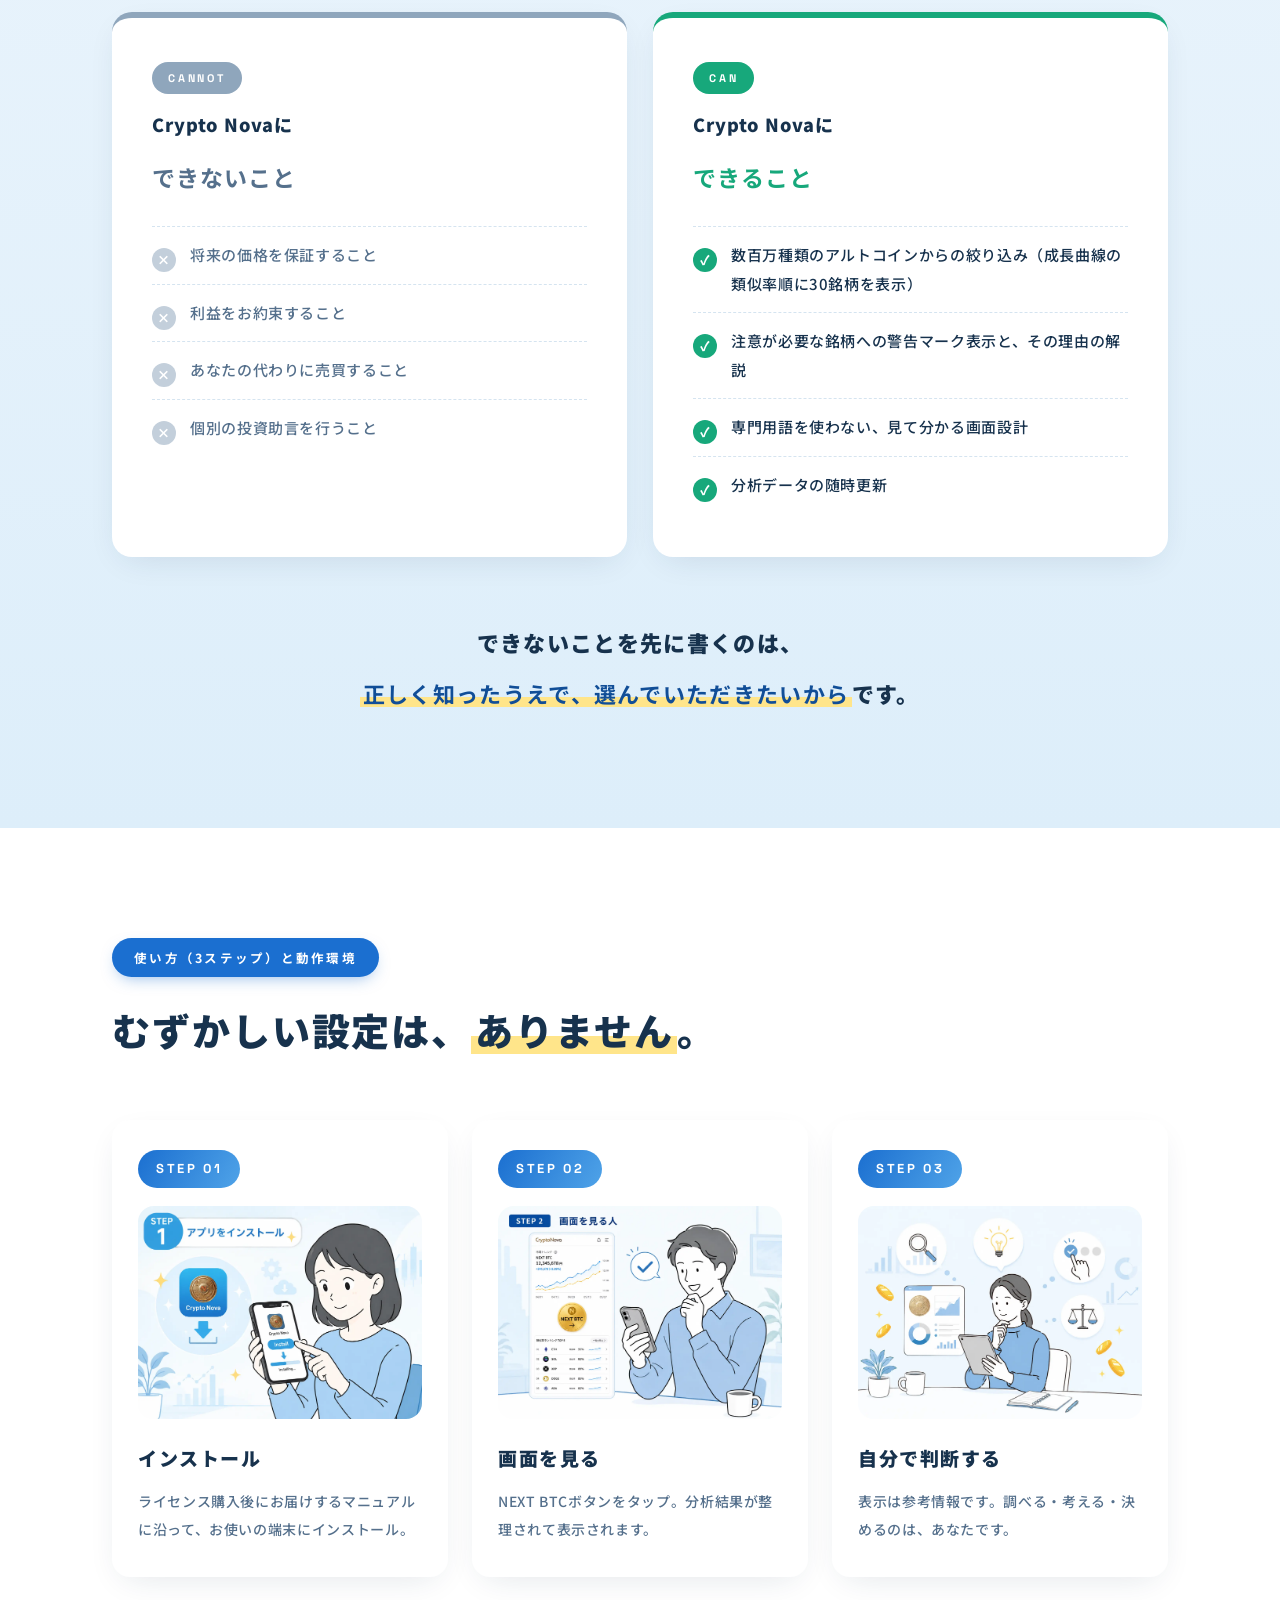
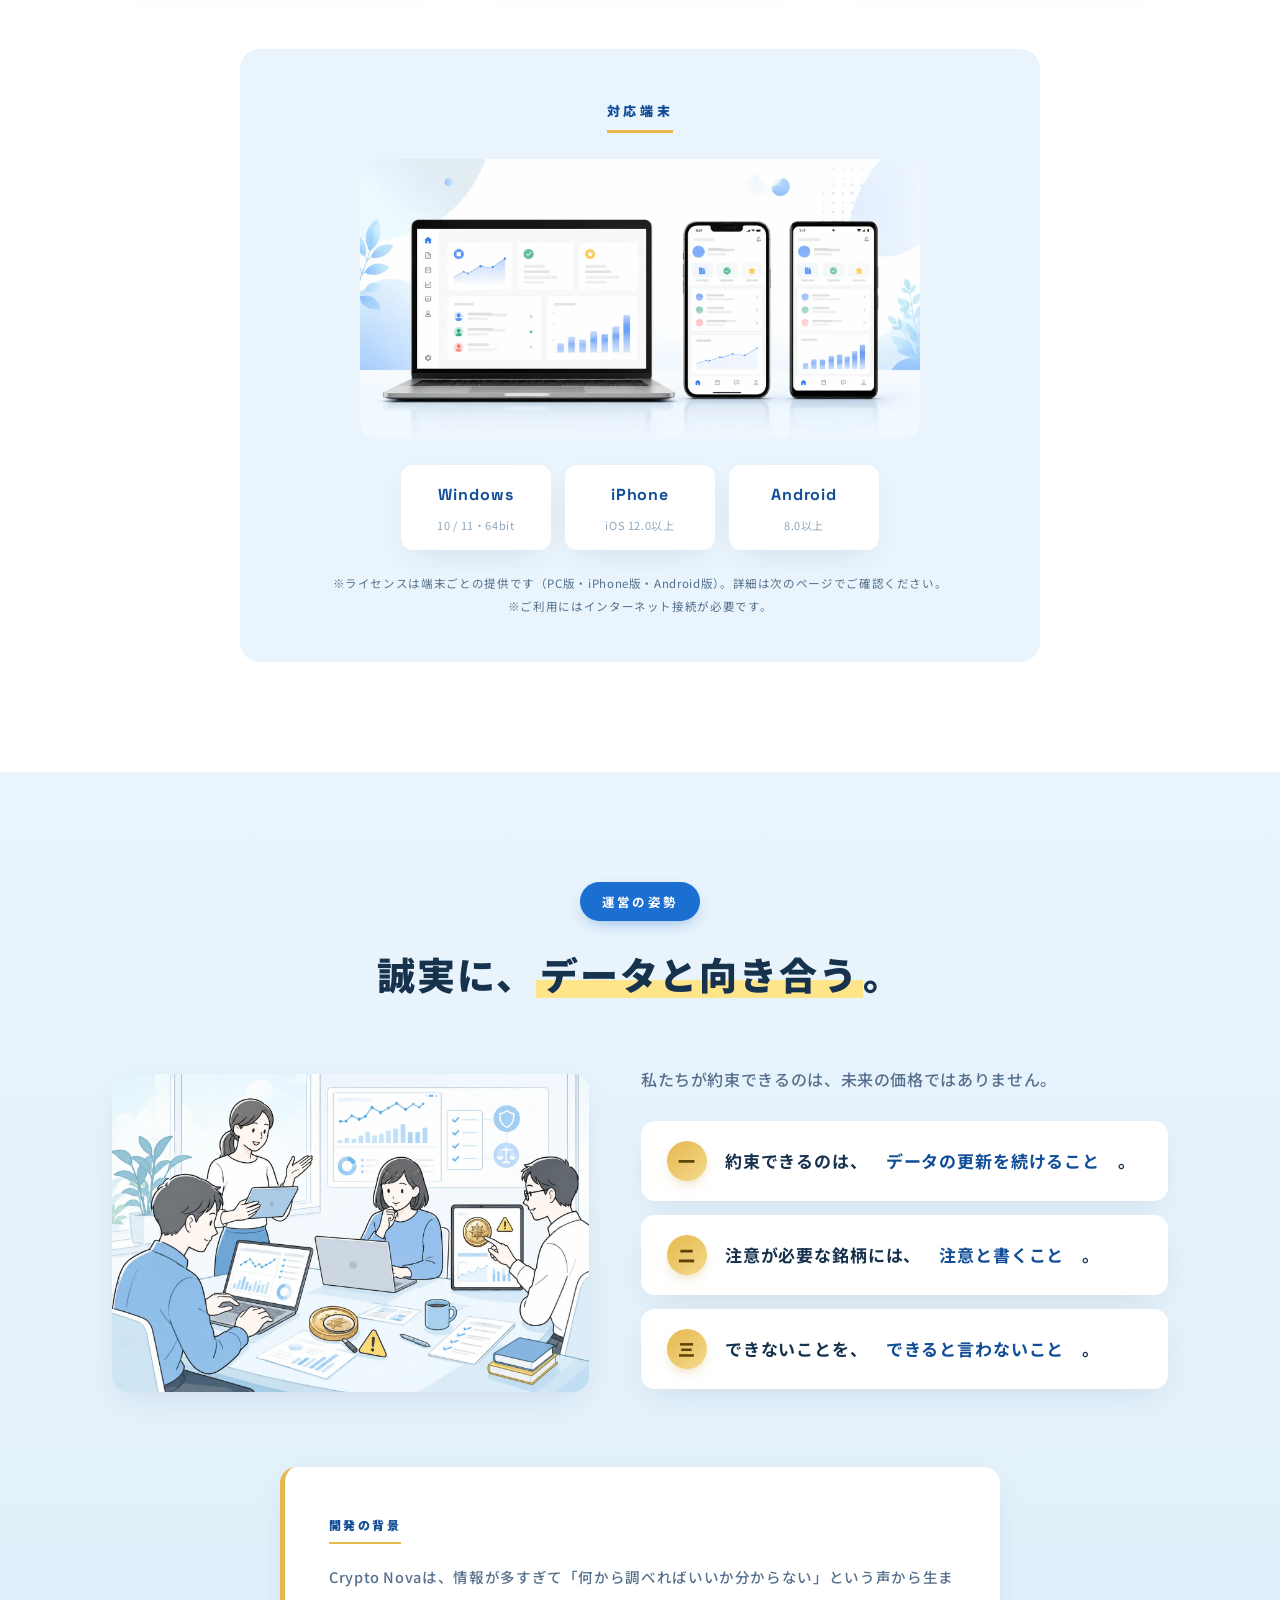
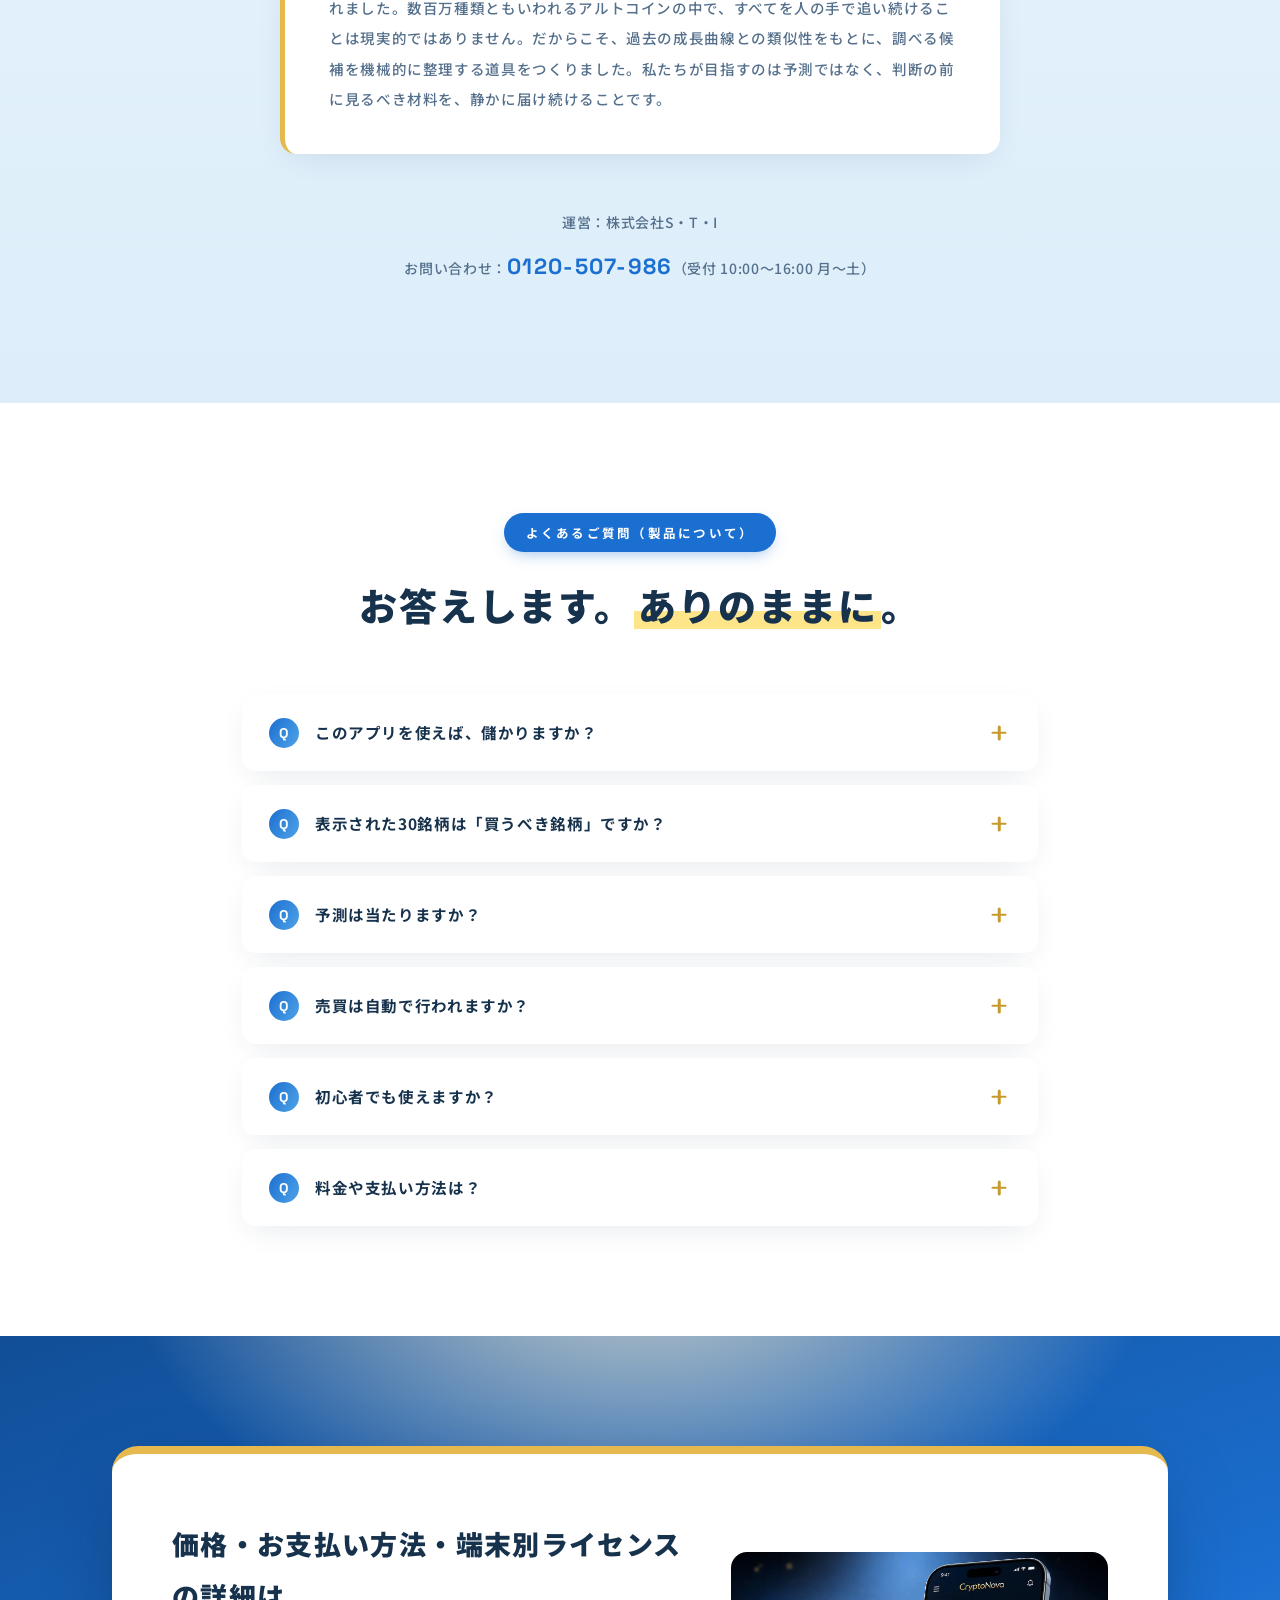
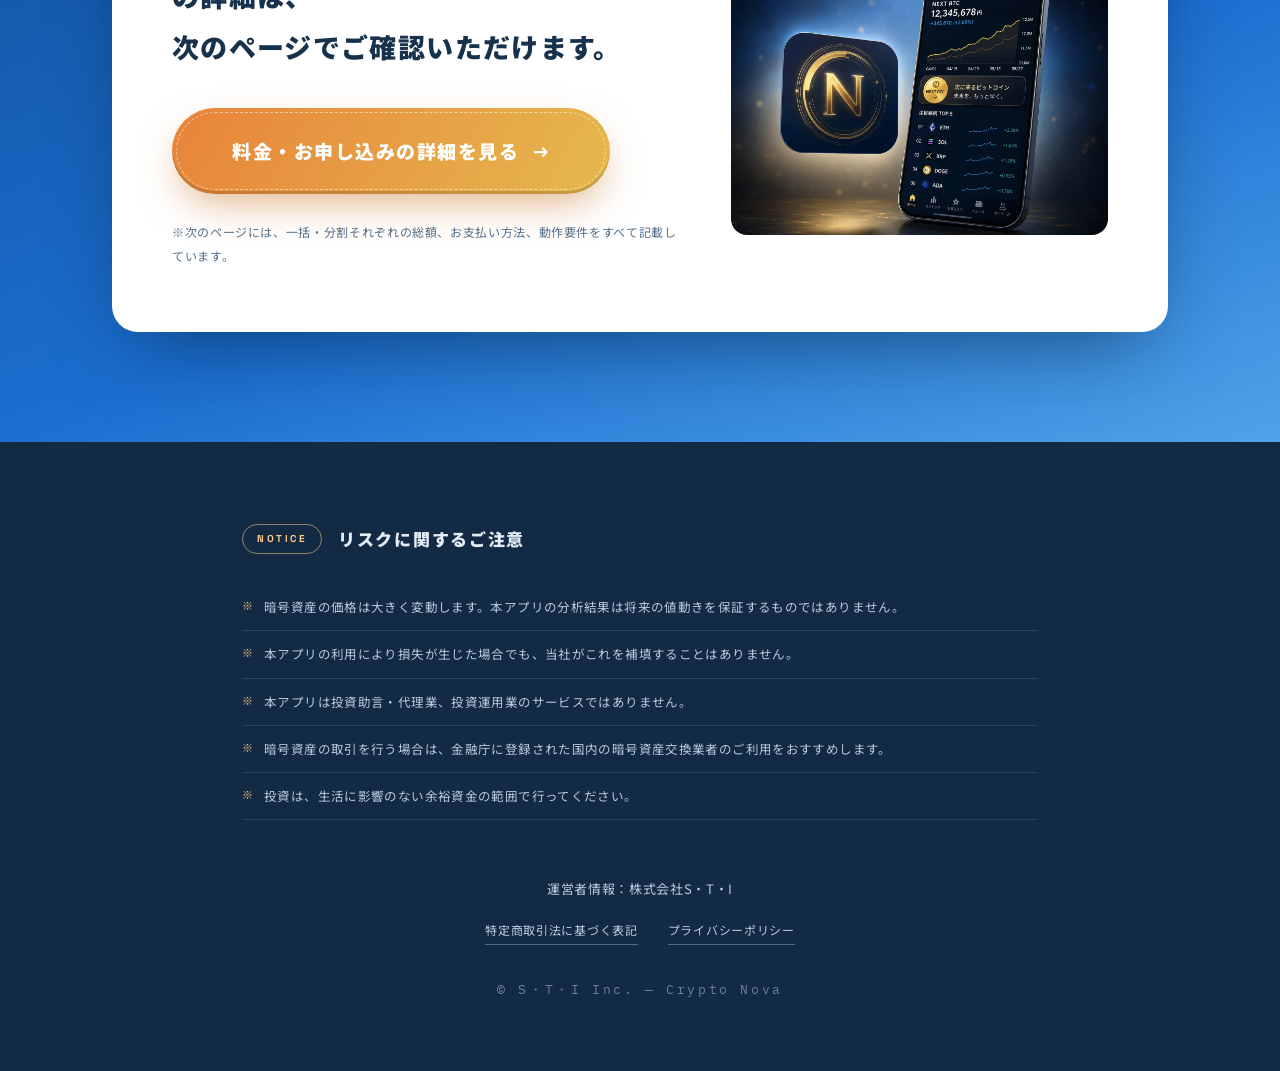
==== commit 6211fab1: "Tighten FV bottom spacing on PC and mobile - Remove the empty band below FV: characters now stand on" ====
--- a/index.html
+++ b/index.html
@@ -50,9 +50,10 @@
     <span class="coin c5">₿</span>
   </div>
 
-  <!-- スマホ専用フルFV画像（PCでは非表示） -->
+  <!-- スマホ専用フルFV画像（PCでは非表示／読込失敗時は枠ごと非表示） -->
   <figure class="fv-sp">
     <img src="images/fv-sp.webp" width="887" height="1774"
+      onerror="this.closest('.fv-sp').style.display='none'"
       alt="Crypto Nova｜相場を、自分の目で読めるようになる。ビットコインなどの成長曲線をAIが学習し、数百万のアルトコインから似た曲線の銘柄を類似率が高い順に30銘柄、自動で表示します。">
   </figure>
 
--- a/css/style.css
+++ b/css/style.css
@@ -224,7 +224,7 @@
    =================================================== */
 .fv{
   position:relative;
-  padding:128px 0 24px;
+  padding:128px 0 0;
   background:
     radial-gradient(55% 45% at 82% 8%, rgba(255,243,214,.85), transparent 60%),
     radial-gradient(48% 40% at 8% 78%, rgba(200,228,250,.85), transparent 62%),
@@ -250,9 +250,11 @@
 
 /* フッターのキャラクター（透過画像をimagesに入れると表示） */
 .fv-char{
-  width:clamp(120px, 14vw, 200px);
+  width:clamp(150px, 16vw, 240px);
   align-self:flex-end;
   border:0; background:none; border-radius:0;
+  position:relative; z-index:3;
+  margin-bottom:-12px; /* 足元を波に少し重ねて「立たせる」 */
 }
 .fv-char::before, .fv-char::after{ opacity:.5; }
 .fv-char.loaded img{ object-fit:contain; object-position:bottom; }
@@ -420,13 +422,13 @@
   display:grid; grid-template-columns:auto minmax(0,1fr) auto;
   align-items:flex-end; gap:20px;
   position:relative; z-index:2;
-  margin-top:30px;
-}
-.fv-foot .fv-disclaimer{ text-align:center; padding-bottom:24px; }
+  margin-top:6px;
+}
+.fv-foot .fv-disclaimer{ text-align:center; padding-bottom:52px; }
 @media (max-width:760px){
-  .fv-foot{ grid-template-columns:1fr; margin-top:14px; }
+  .fv-foot{ grid-template-columns:1fr; margin-top:0; }
   .fv-foot .fv-char{ display:none; }
-  .fv-foot .fv-disclaimer{ text-align:left; padding-bottom:0; }
+  .fv-foot .fv-disclaimer{ text-align:center; padding:8px 14px 34px; }
 }
 
 .fv-wave{ position:absolute; left:0; right:0; bottom:-1px; line-height:0; z-index:1; }
@@ -434,12 +436,13 @@
 
 /* スマホ表示：組み込みFVを隠し、フルFV画像に切り替え（記述位置は後方＝優先） */
 @media (max-width:760px){
-  .fv{ padding:62px 0 18px; background:#EAF4FC; }
+  .fv{ padding:62px 0 0; background:#EAF4FC; }
   .fv .fv-grid, .fv-coins, .fv-orb{ display:none; }
   .fv-sp{ display:block; }
   .fv-sp img{ width:100%; max-width:500px; height:auto; margin:0 auto; display:block; }
-  .fv .fv-foot{ margin-top:8px; }
-  .fv .fv-foot .fv-disclaimer{ text-align:center; padding:14px 14px 0; }
+  .fv .fv-foot{ margin-top:0; }
+  .fv .fv-foot .fv-disclaimer{ text-align:center; padding:6px 14px 26px; }
+  .fv-wave svg{ height:30px; }
 }
 
 /* ===================================================
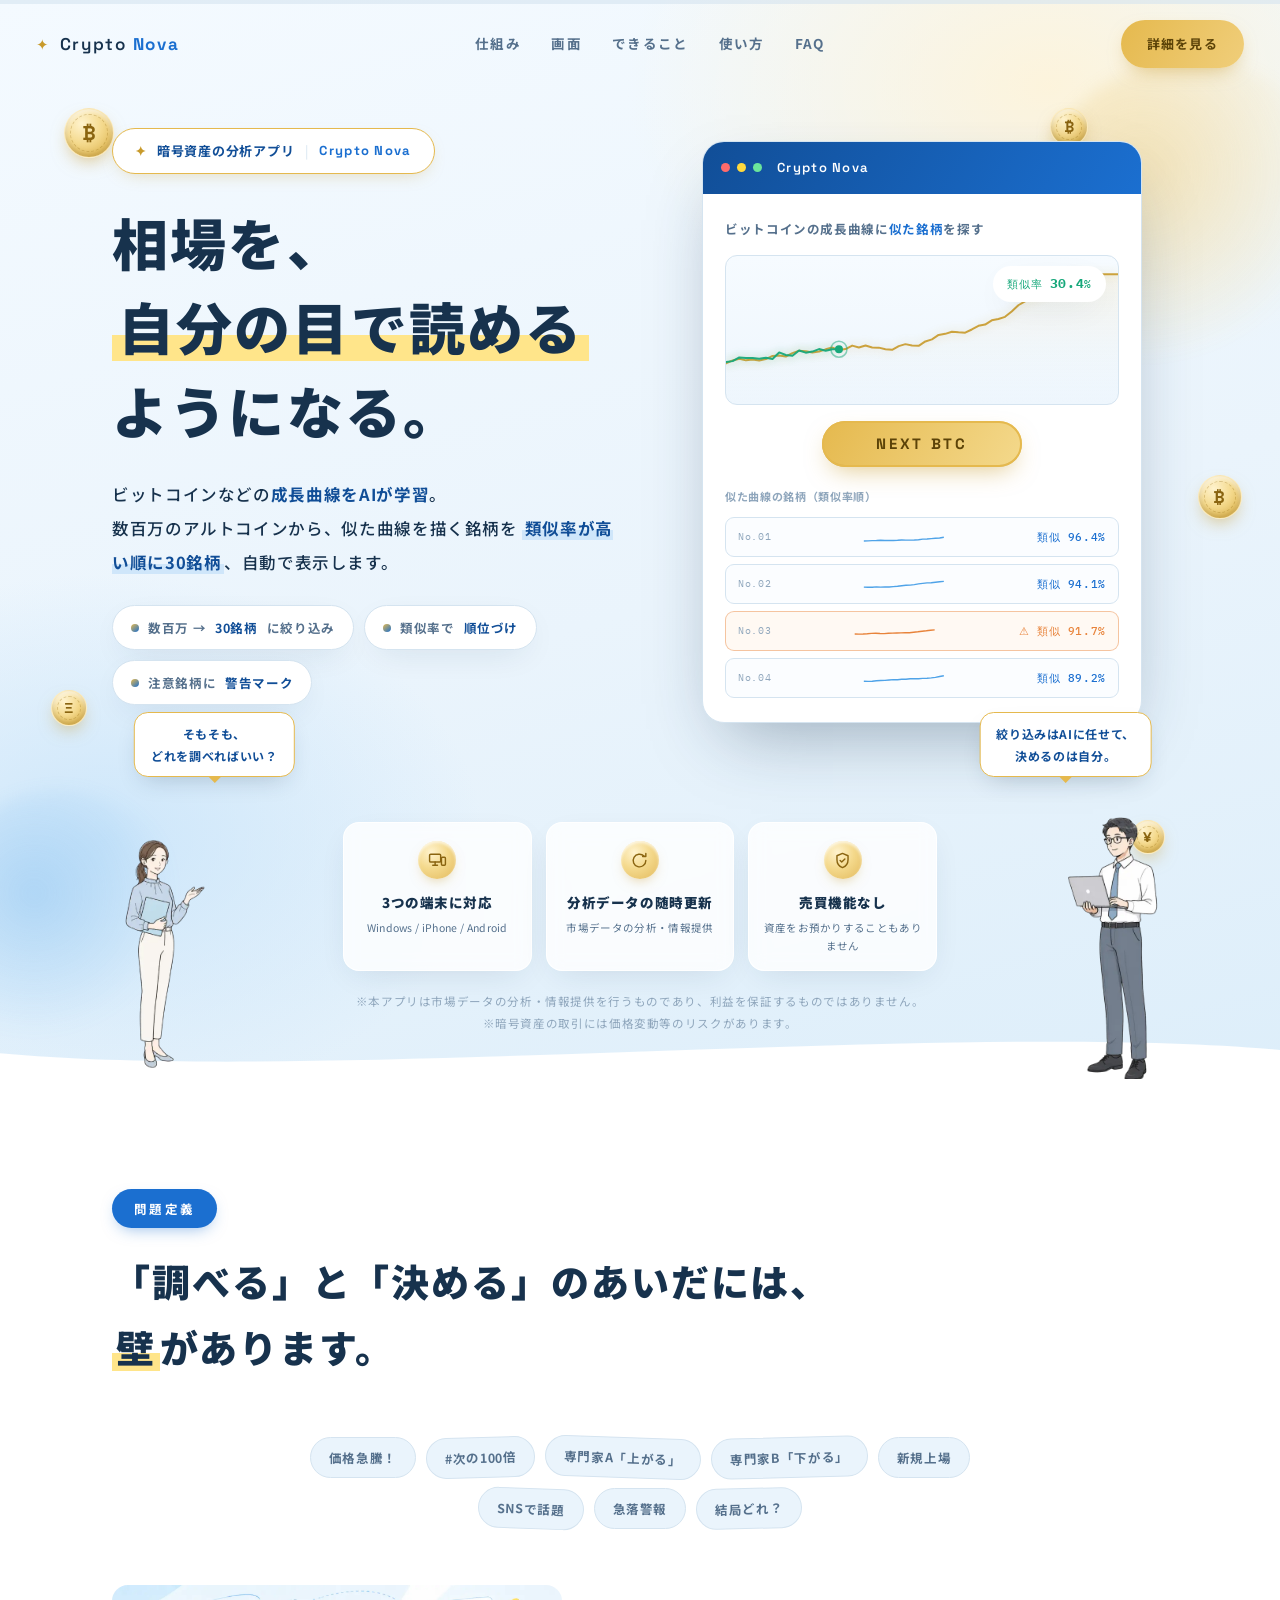
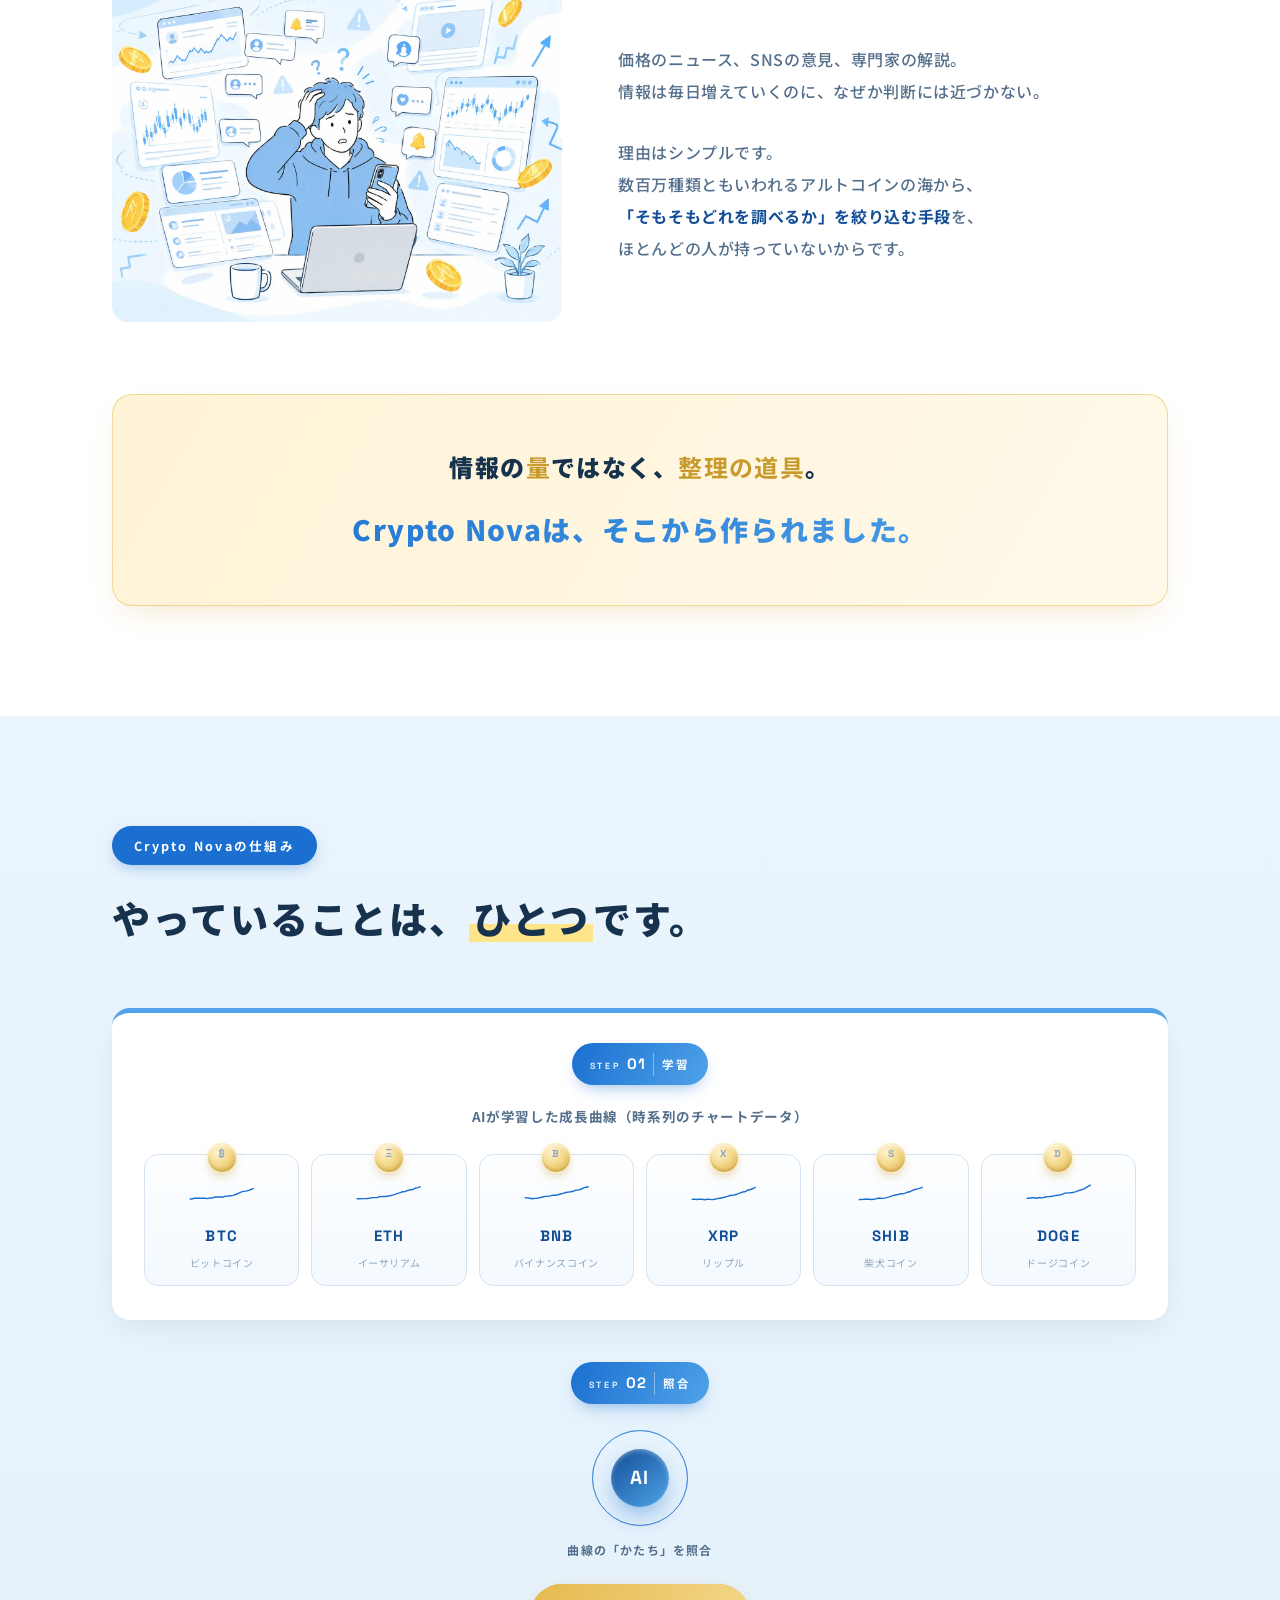
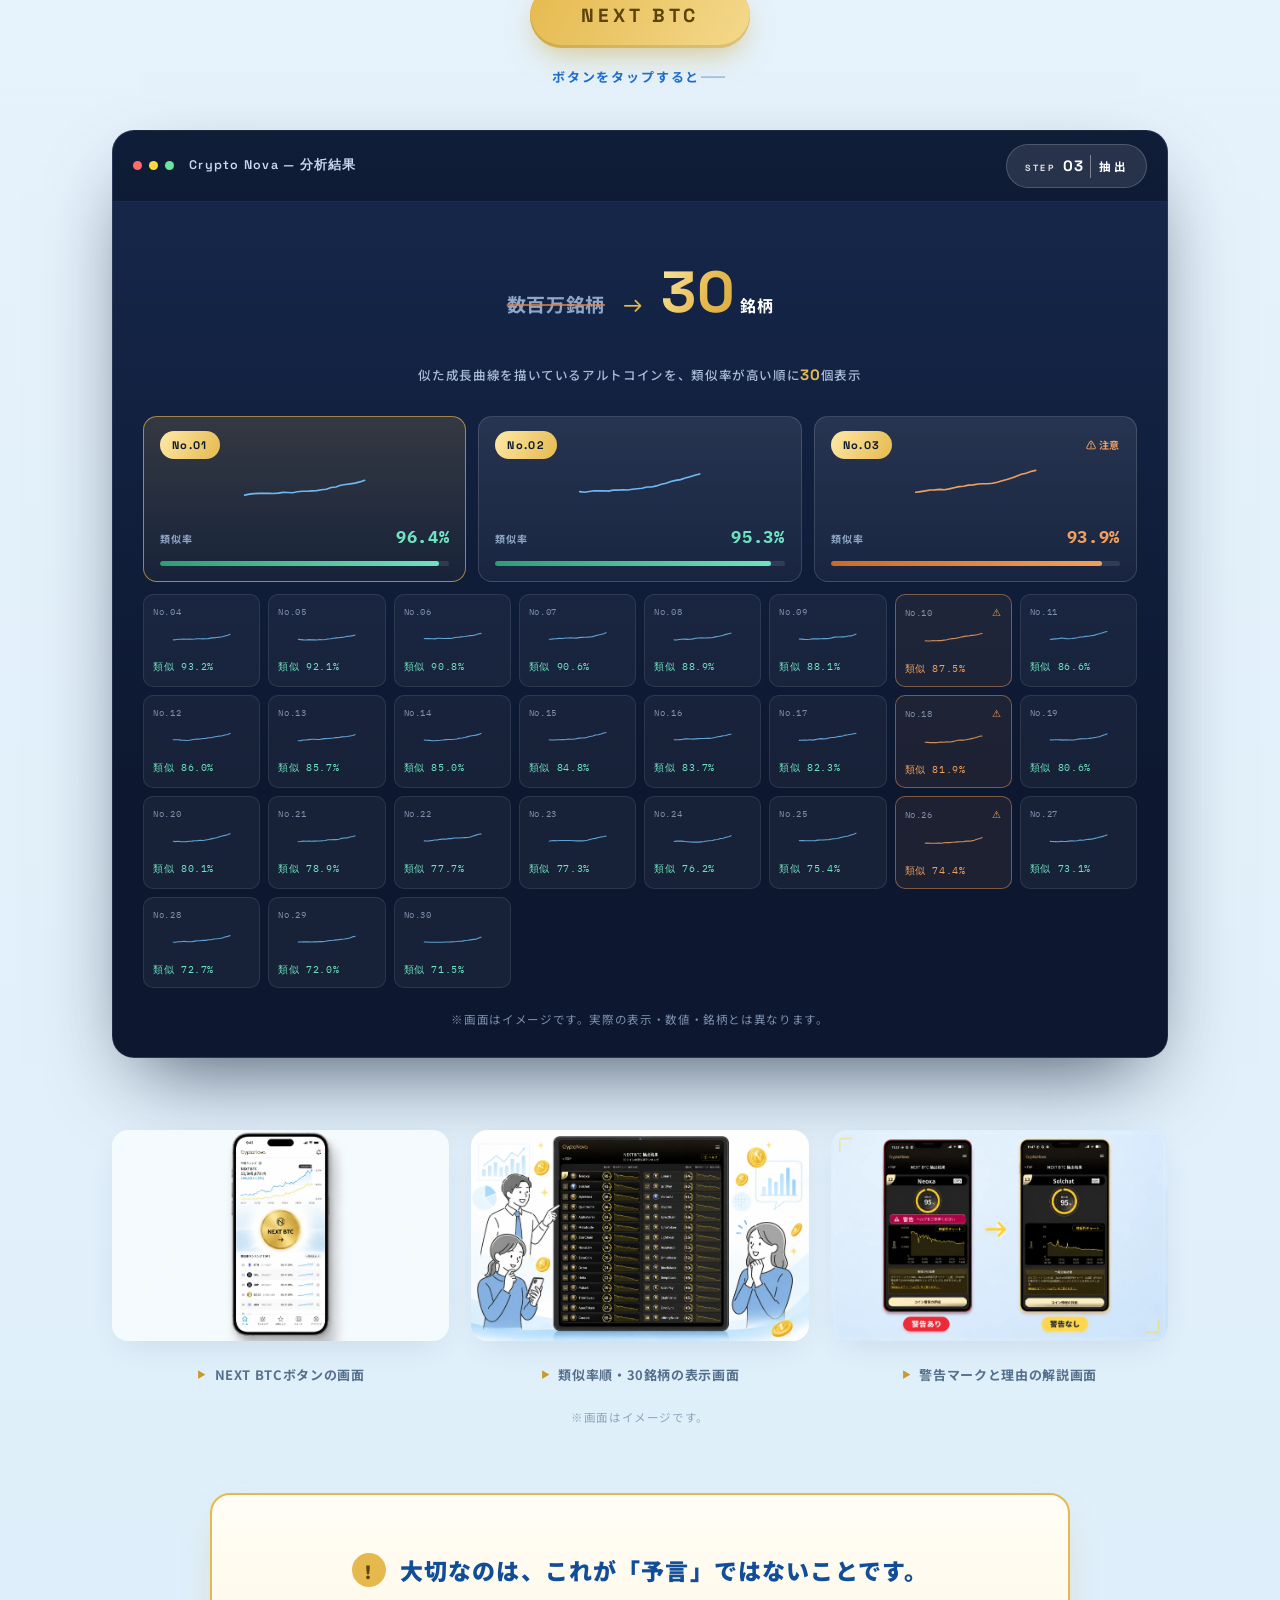
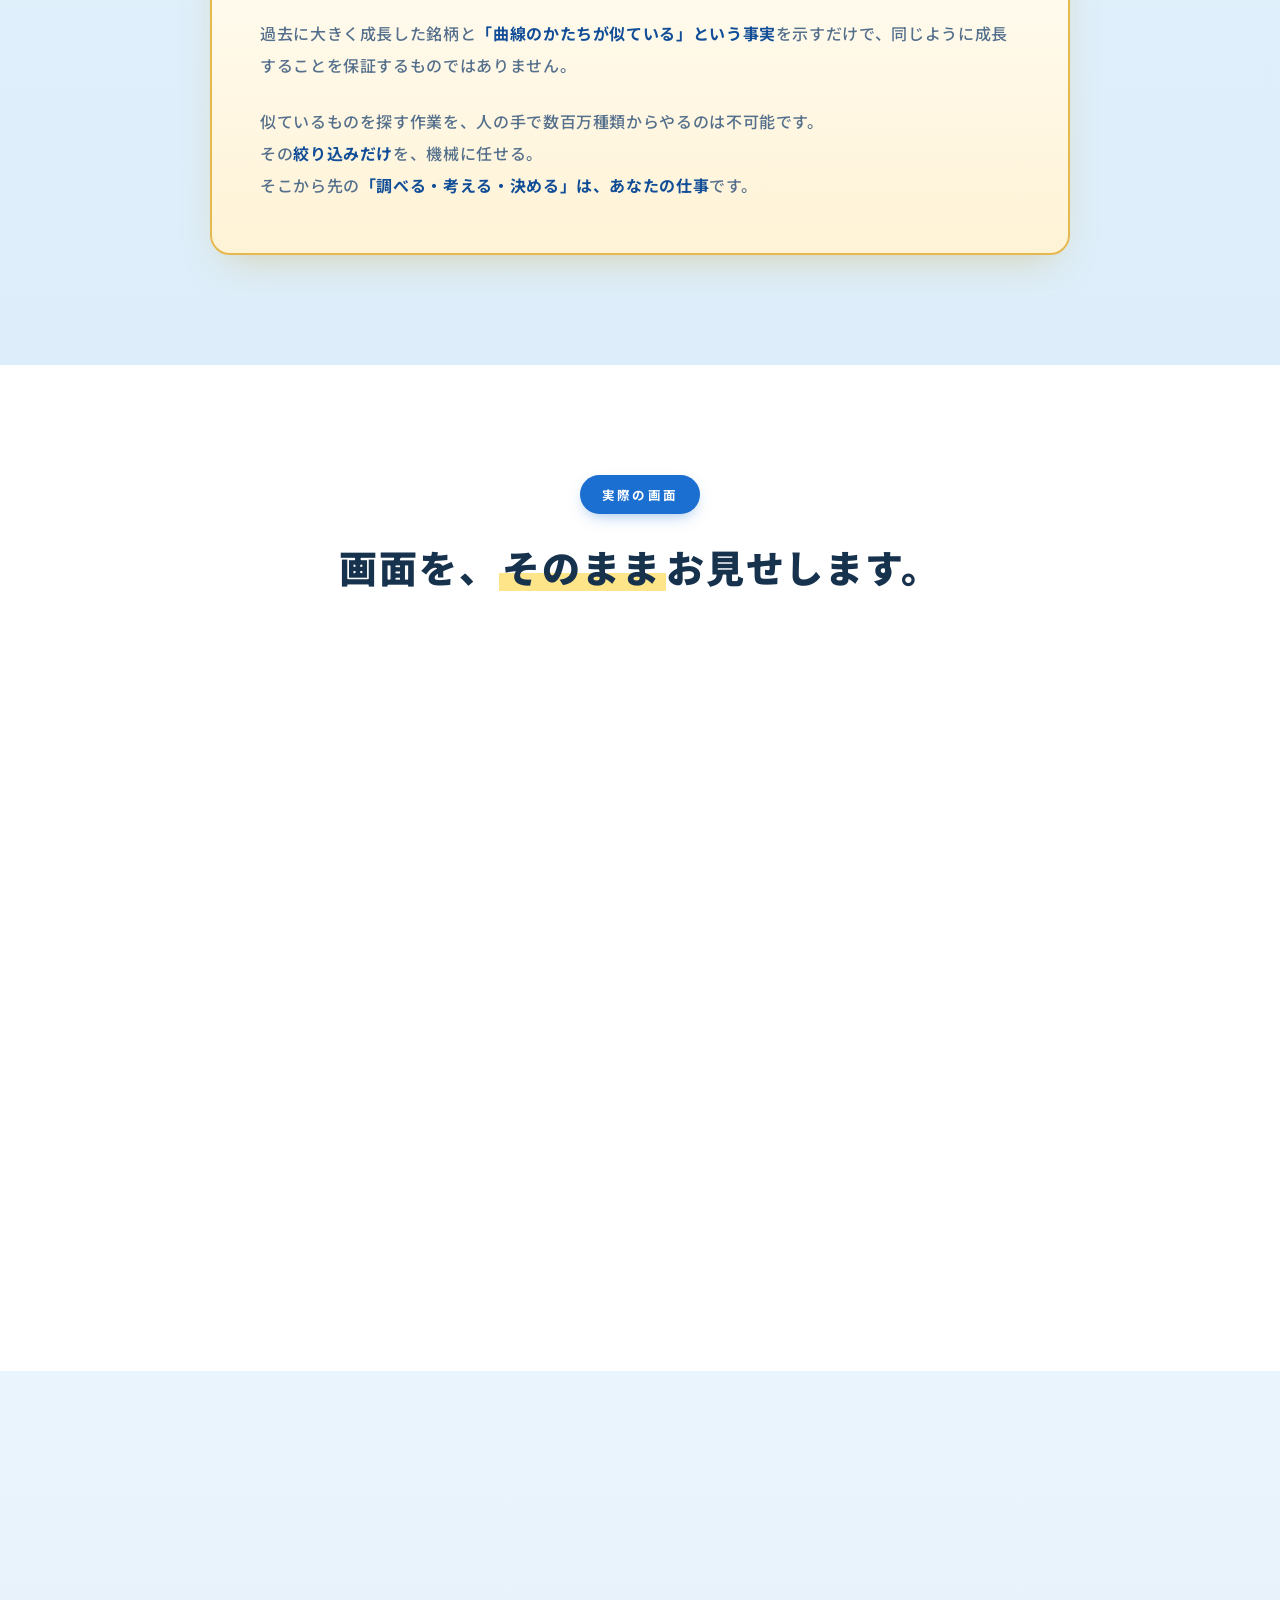
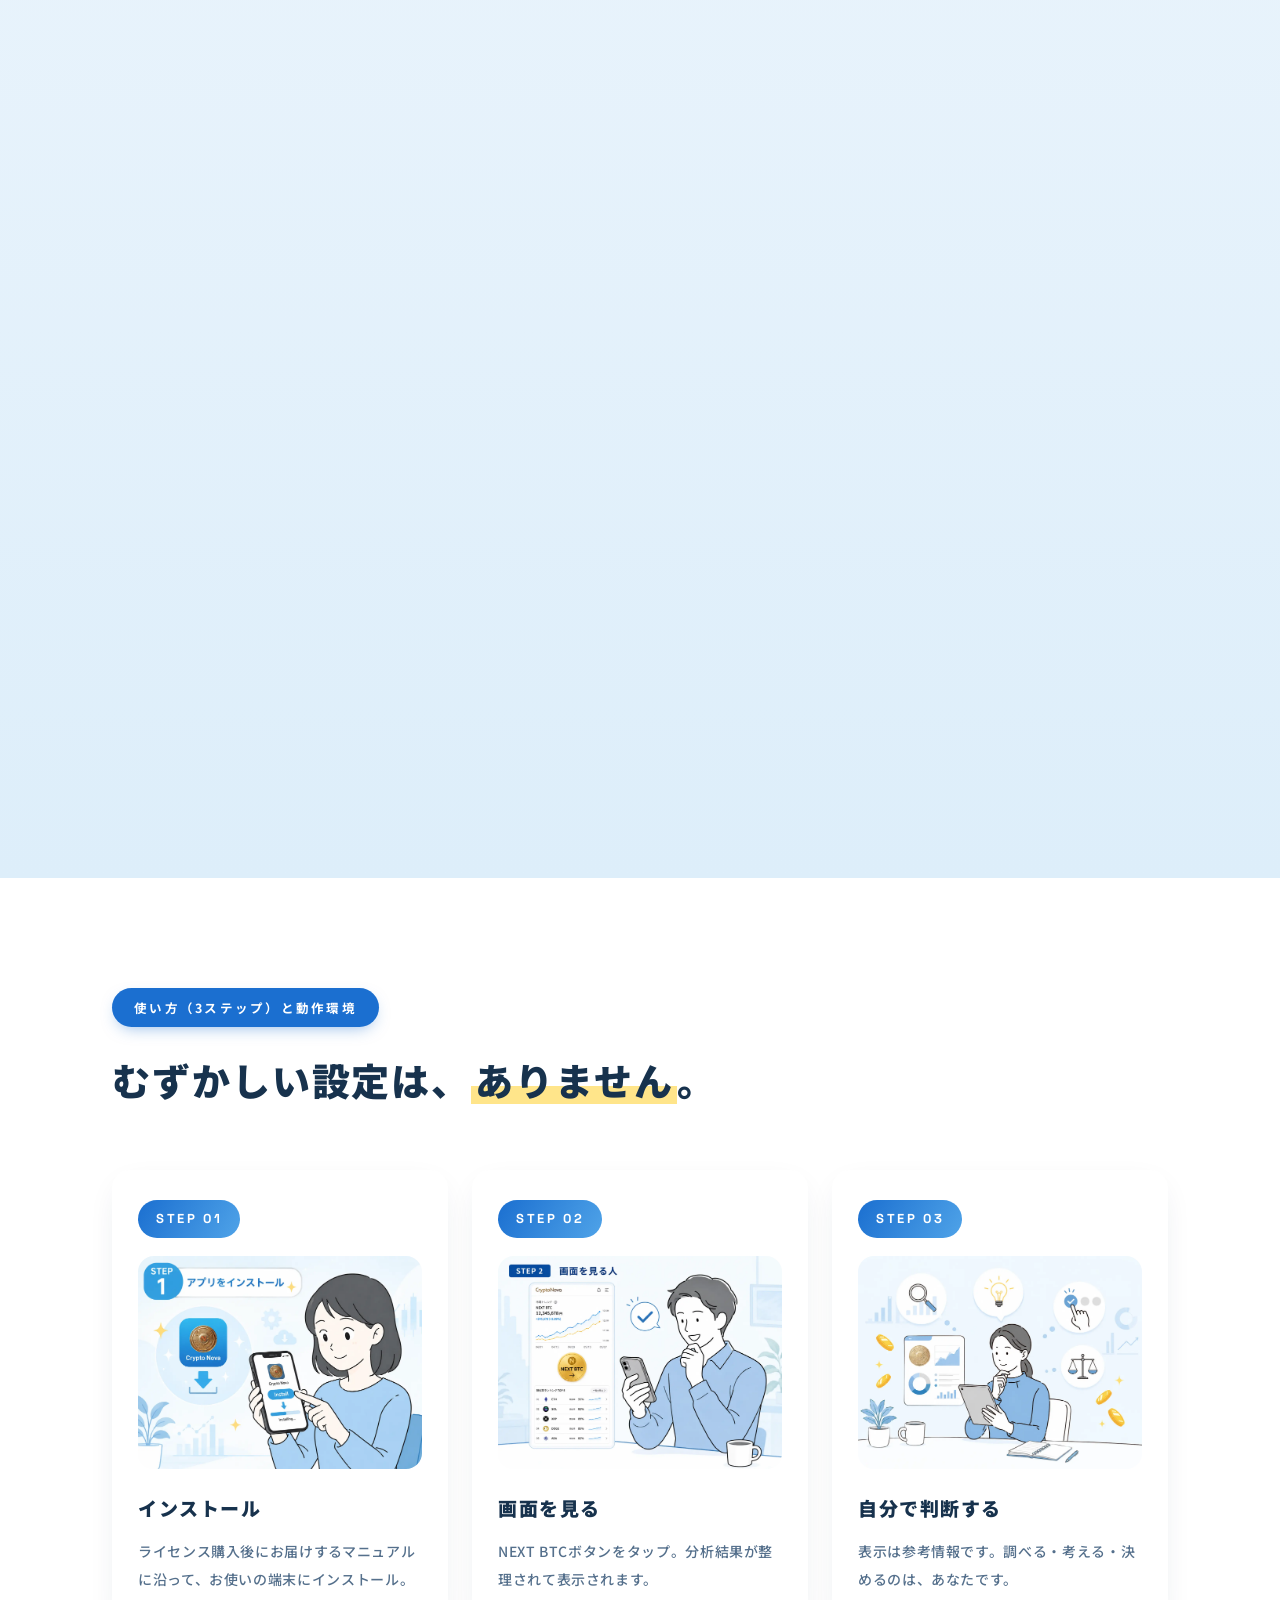
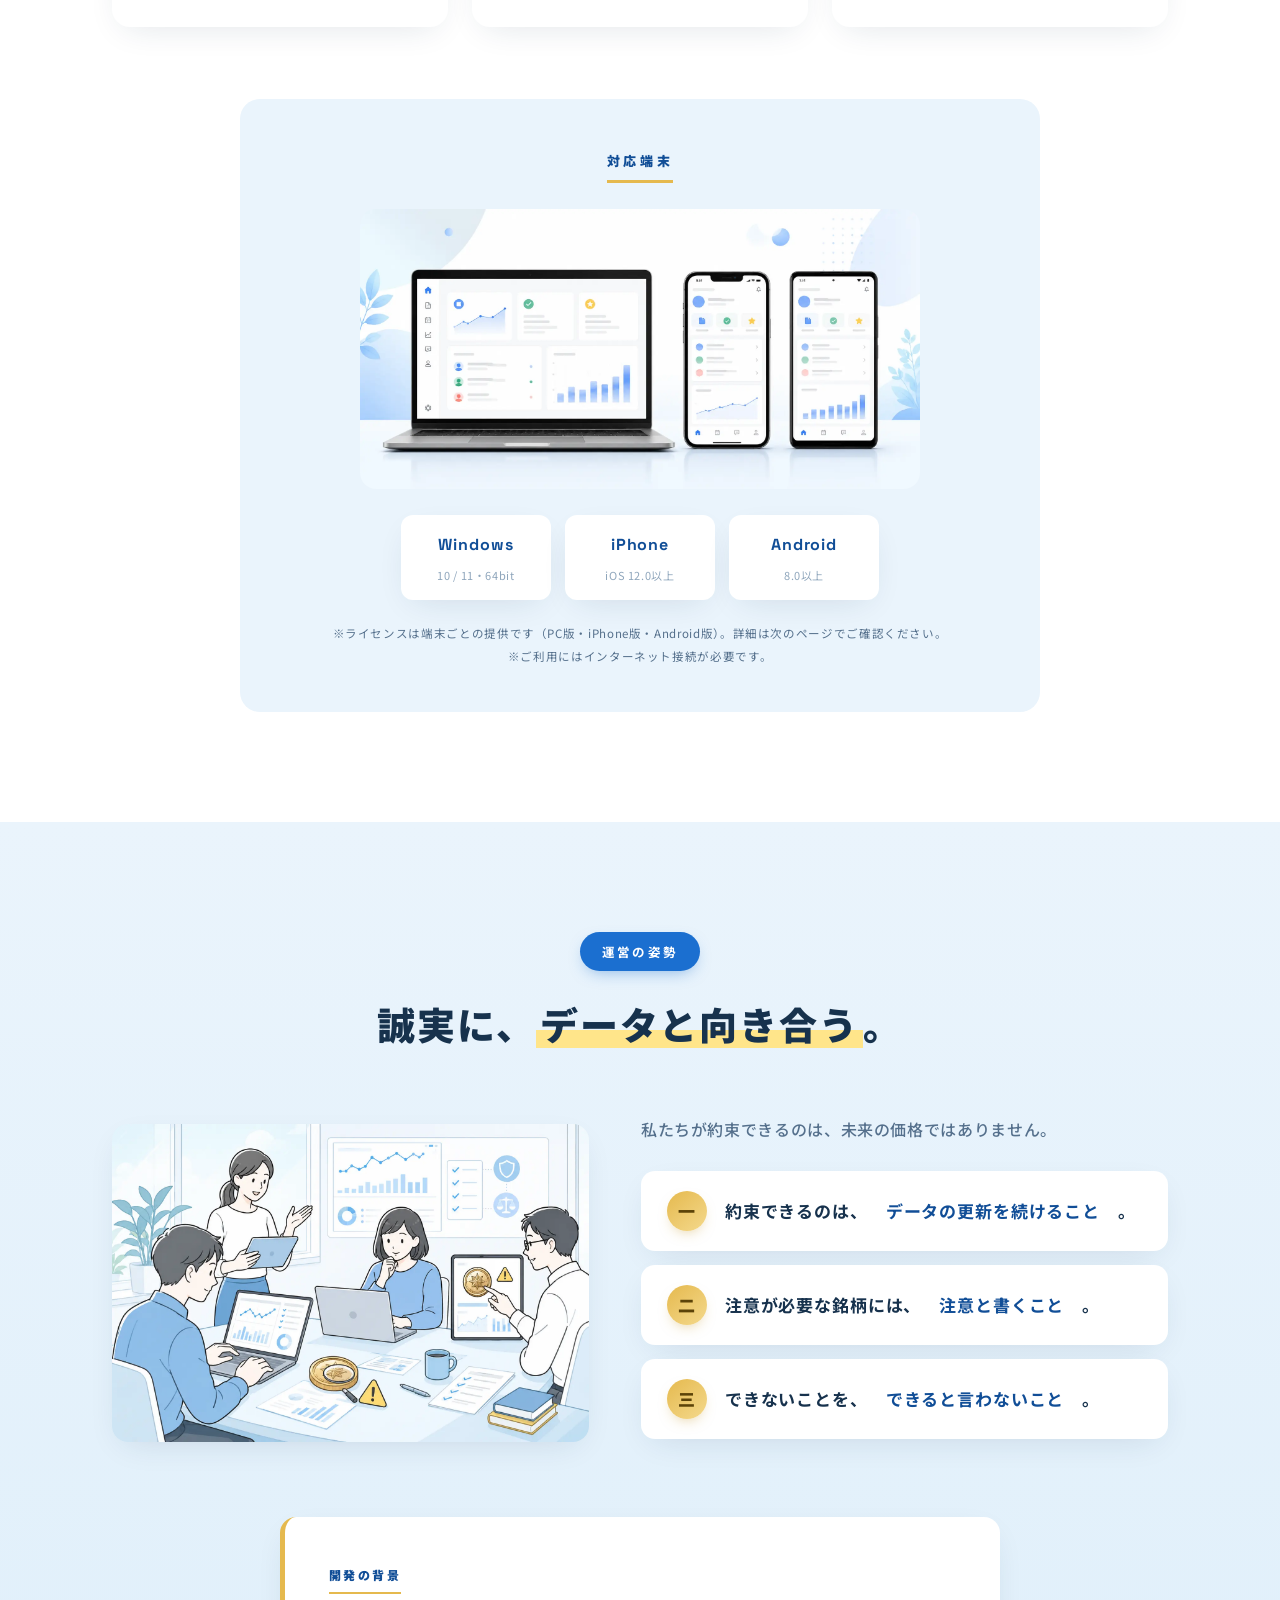
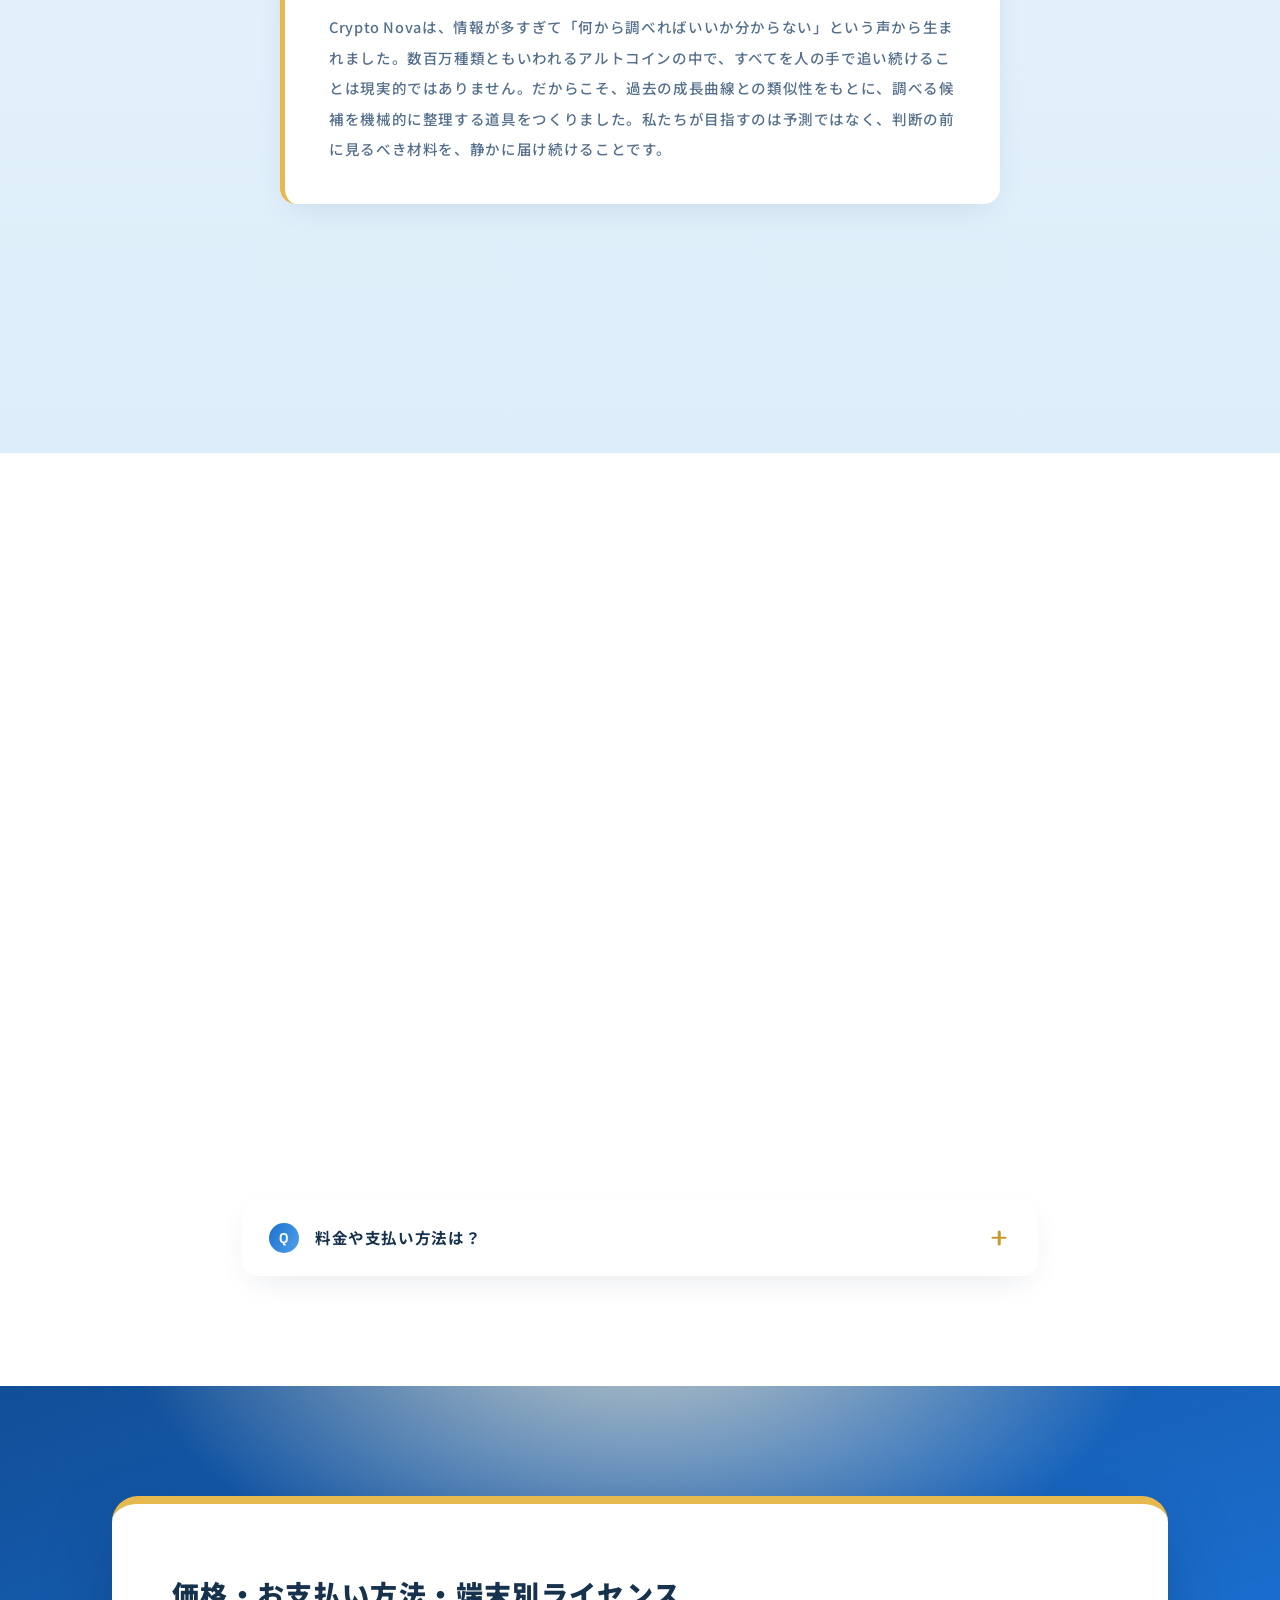
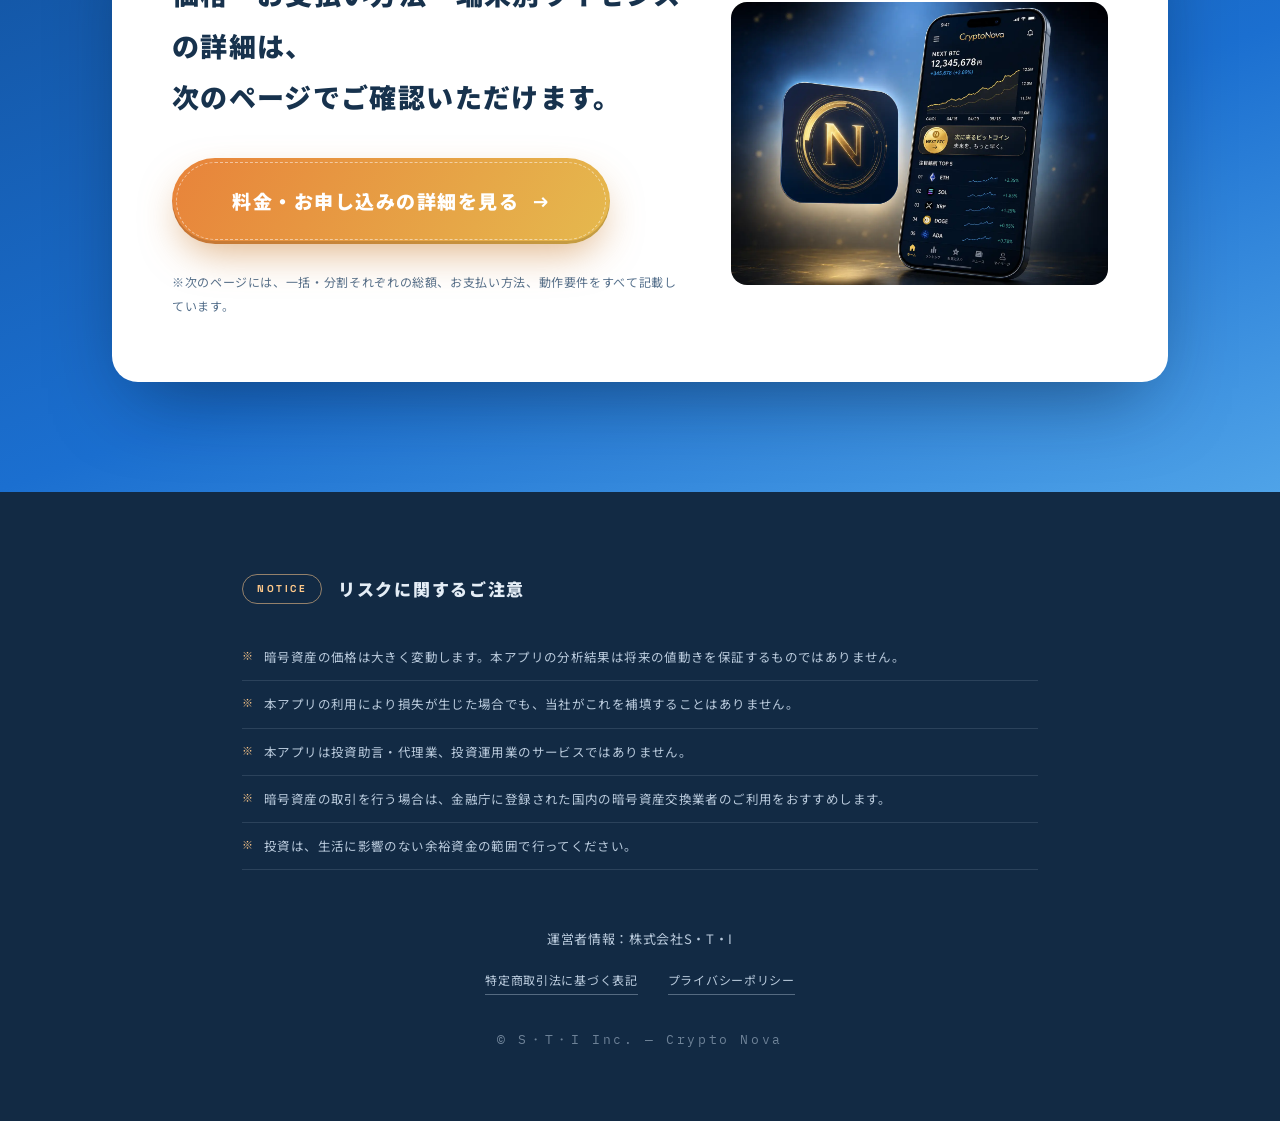
==== commit f9694a87: "Fill FV center gap with trust cards and character speech bubbles - Three frosted trust cards between" ====
--- a/index.html
+++ b/index.html
@@ -100,14 +100,41 @@
     </div>
   </div>
 
-  <!-- キャラクター＋注意書きの地面ゾーン -->
+  <!-- キャラクター＋信頼バッジ＋注意書きの地面ゾーン -->
   <div class="container fv-foot reveal d4">
-    <figure class="ph fv-char char-l" data-src="char-left.webp" data-size="520×760・透過" style="aspect-ratio:52/76"></figure>
-    <div class="fv-disclaimer">
-      <p>※本アプリは市場データの分析・情報提供を行うものであり、利益を保証するものではありません。</p>
-      <p>※暗号資産の取引には価格変動等のリスクがあります。</p>
-    </div>
-    <figure class="ph fv-char char-r" data-src="char-right.webp" data-size="520×760・透過" style="aspect-ratio:52/76"></figure>
+    <div class="fv-char-wrap">
+      <span class="char-bubble">そもそも、<br>どれを調べればいい？</span>
+      <figure class="ph fv-char char-l" data-src="char-left.webp" data-size="520×760・透過" style="aspect-ratio:52/76"></figure>
+    </div>
+
+    <div class="fv-trust">
+      <ul class="trust-list">
+        <li>
+          <i aria-hidden="true"><svg viewBox="0 0 24 24" fill="none" stroke="currentColor" stroke-width="1.8" stroke-linecap="round" stroke-linejoin="round"><rect x="2" y="4" width="14" height="10" rx="1.5"/><path d="M6 18h6M9 14v4"/><rect x="17" y="8" width="5" height="10" rx="1.2"/></svg></i>
+          <b>3つの端末に対応</b>
+          <span>Windows / iPhone / Android</span>
+        </li>
+        <li>
+          <i aria-hidden="true"><svg viewBox="0 0 24 24" fill="none" stroke="currentColor" stroke-width="1.8" stroke-linecap="round" stroke-linejoin="round"><path d="M20 12a8 8 0 1 1-2.3-5.6"/><path d="M20 3v4h-4"/></svg></i>
+          <b>分析データの随時更新</b>
+          <span>市場データの分析・情報提供</span>
+        </li>
+        <li>
+          <i aria-hidden="true"><svg viewBox="0 0 24 24" fill="none" stroke="currentColor" stroke-width="1.8" stroke-linecap="round" stroke-linejoin="round"><path d="M12 3l7 3v5c0 4.4-3 8.4-7 10-4-1.6-7-5.6-7-10V6z"/><path d="M9 12l2 2 4-4"/></svg></i>
+          <b>売買機能なし</b>
+          <span>資産をお預かりすることもありません</span>
+        </li>
+      </ul>
+      <div class="fv-disclaimer">
+        <p>※本アプリは市場データの分析・情報提供を行うものであり、利益を保証するものではありません。</p>
+        <p>※暗号資産の取引には価格変動等のリスクがあります。</p>
+      </div>
+    </div>
+
+    <div class="fv-char-wrap">
+      <span class="char-bubble">絞り込みはAIに任せて、<br>決めるのは自分。</span>
+      <figure class="ph fv-char char-r" data-src="char-right.webp" data-size="520×760・透過" style="aspect-ratio:52/76"></figure>
+    </div>
   </div>
 
   <div class="fv-wave" aria-hidden="true">
--- a/css/style.css
+++ b/css/style.css
@@ -249,15 +249,34 @@
 @keyframes floaty{ 0%,100%{ transform:translateY(0); } 50%{ transform:translateY(-18px); } }
 
 /* フッターのキャラクター（透過画像をimagesに入れると表示） */
+.fv-char-wrap{
+  position:relative; align-self:flex-end; z-index:3;
+  margin-bottom:-12px; /* 足元を波に少し重ねて「立たせる」 */
+}
 .fv-char{
   width:clamp(150px, 16vw, 240px);
-  align-self:flex-end;
   border:0; background:none; border-radius:0;
-  position:relative; z-index:3;
-  margin-bottom:-12px; /* 足元を波に少し重ねて「立たせる」 */
 }
 .fv-char::before, .fv-char::after{ opacity:.5; }
 .fv-char.loaded img{ object-fit:contain; object-position:bottom; }
+
+/* キャラの吹き出し */
+.char-bubble{
+  position:absolute; bottom:calc(100% + 14px); left:50%; transform:translateX(-50%);
+  width:max-content; max-width:210px;
+  background:var(--white);
+  border:1.5px solid var(--gold);
+  border-radius:14px;
+  padding:10px 16px;
+  font-size:12px; font-weight:700; color:var(--blue-deep);
+  line-height:1.8; text-align:center;
+  box-shadow:0 10px 24px -10px rgba(23,50,77,.25);
+  animation:floaty 5s ease-in-out infinite;
+}
+.char-bubble::after{
+  content:""; position:absolute; top:100%; left:50%; transform:translateX(-50%);
+  border:7px solid transparent; border-top-color:var(--gold);
+}
 
 /* 浮遊コイン（CSS） */
 .fv-coins{ position:absolute; inset:0; z-index:1; pointer-events:none; }
@@ -417,18 +436,51 @@
 .ad-results li.warn{ border-color:rgba(232,131,58,.45); background:#FFF9F3; }
 .ad-results li.warn .r-sim{ color:var(--warn); }
 
-/* キャラクター＋注意書きの地面ゾーン */
+/* キャラクター＋信頼バッジ＋注意書きの地面ゾーン */
 .fv-foot{
   display:grid; grid-template-columns:auto minmax(0,1fr) auto;
-  align-items:flex-end; gap:20px;
+  align-items:flex-end; gap:26px;
   position:relative; z-index:2;
-  margin-top:6px;
-}
-.fv-foot .fv-disclaimer{ text-align:center; padding-bottom:52px; }
+  margin-top:56px;
+}
+.fv-trust{ align-self:flex-end; padding-bottom:44px; }
+.trust-list{
+  display:flex; justify-content:center; gap:14px;
+  margin-bottom:20px;
+}
+.trust-list li{
+  flex:1; max-width:230px;
+  background:rgba(255,255,255,.8);
+  backdrop-filter:blur(8px);
+  border:1px solid rgba(255,255,255,.95);
+  border-radius:16px;
+  box-shadow:var(--shadow-card);
+  padding:18px 14px 15px;
+  text-align:center;
+  transition:transform .3s, box-shadow .3s;
+}
+.trust-list li:hover{ transform:translateY(-3px); box-shadow:var(--shadow-hover); }
+.trust-list i{
+  display:grid; place-items:center;
+  width:38px; height:38px; margin:0 auto 10px;
+  border-radius:50%;
+  color:#8A6410;
+  background:radial-gradient(circle at 35% 30%, #FFF3CE, #F4D98C 45%, #E2B95B 100%);
+  box-shadow:0 6px 14px -6px rgba(200,154,43,.55), inset 0 2px 3px rgba(255,255,255,.7);
+}
+.trust-list i svg{ width:19px; height:19px; }
+.trust-list b{ display:block; font-size:13.5px; font-weight:900; letter-spacing:.04em; color:var(--ink); margin-bottom:3px; }
+.trust-list span{ display:block; font-size:10.5px; color:var(--ink-dim); letter-spacing:.03em; line-height:1.7; }
+.fv-foot .fv-disclaimer{ text-align:center; }
+@media (max-width:1060px){
+  .char-bubble{ display:none; }
+}
 @media (max-width:760px){
-  .fv-foot{ grid-template-columns:1fr; margin-top:0; }
-  .fv-foot .fv-char{ display:none; }
-  .fv-foot .fv-disclaimer{ text-align:center; padding:8px 14px 34px; }
+  .fv-foot{ grid-template-columns:1fr; margin-top:0; gap:0; }
+  .fv-foot .fv-char-wrap{ display:none; }
+  .fv-trust{ padding-bottom:34px; }
+  .trust-list{ display:none; }
+  .fv-foot .fv-disclaimer{ text-align:center; padding:8px 14px 0; }
 }
 
 .fv-wave{ position:absolute; left:0; right:0; bottom:-1px; line-height:0; z-index:1; }
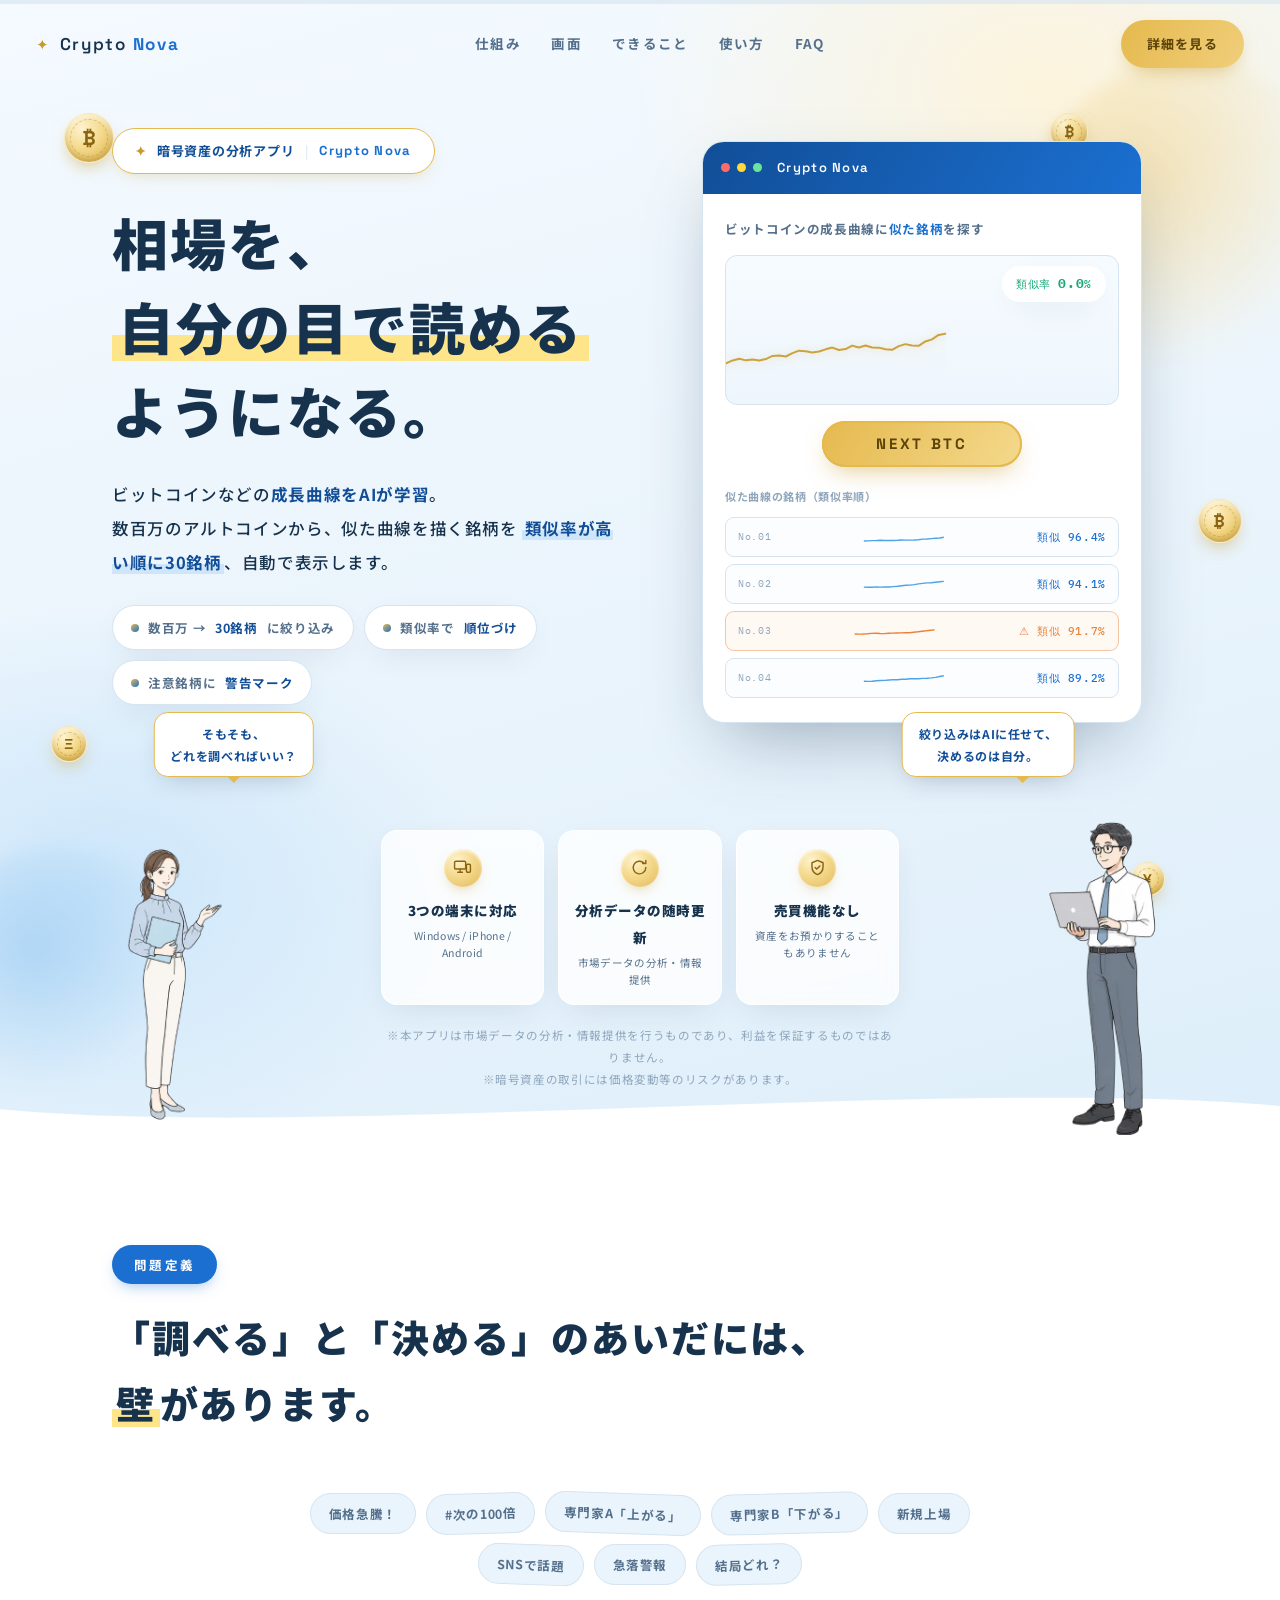
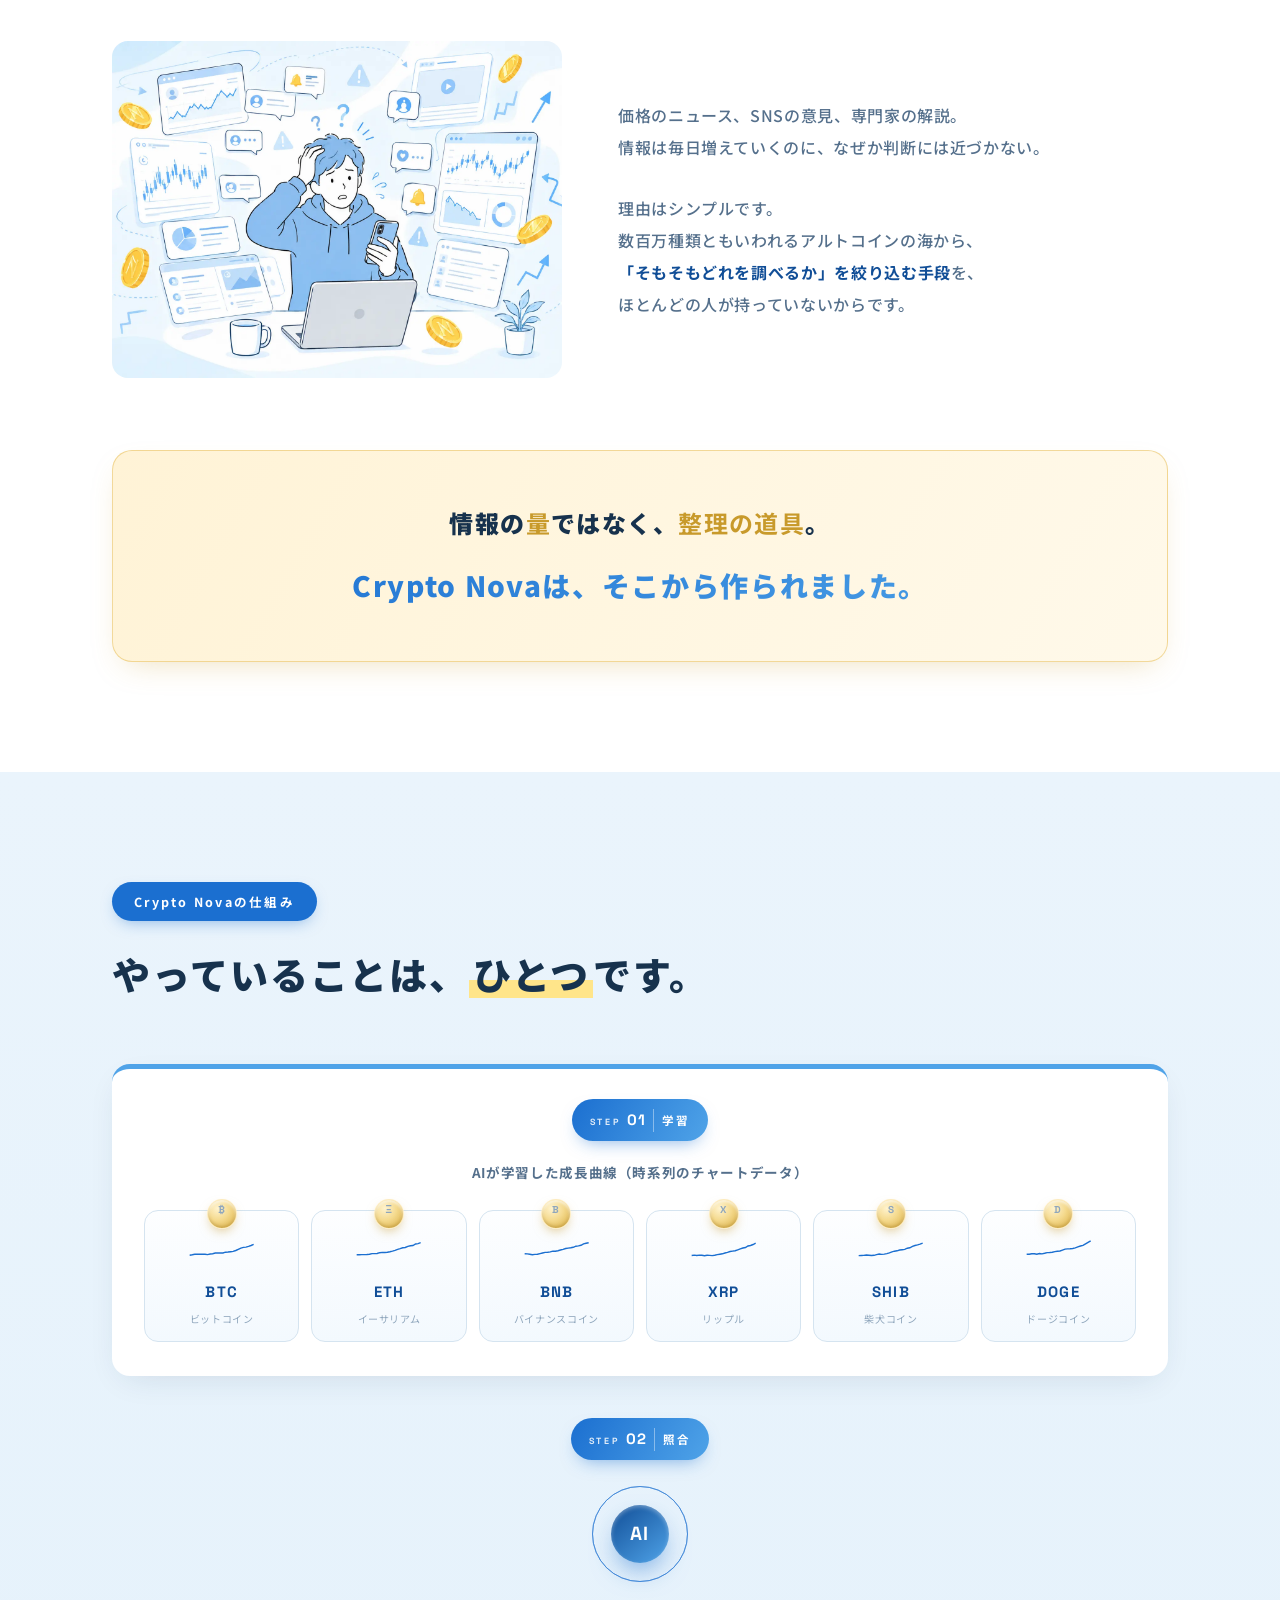
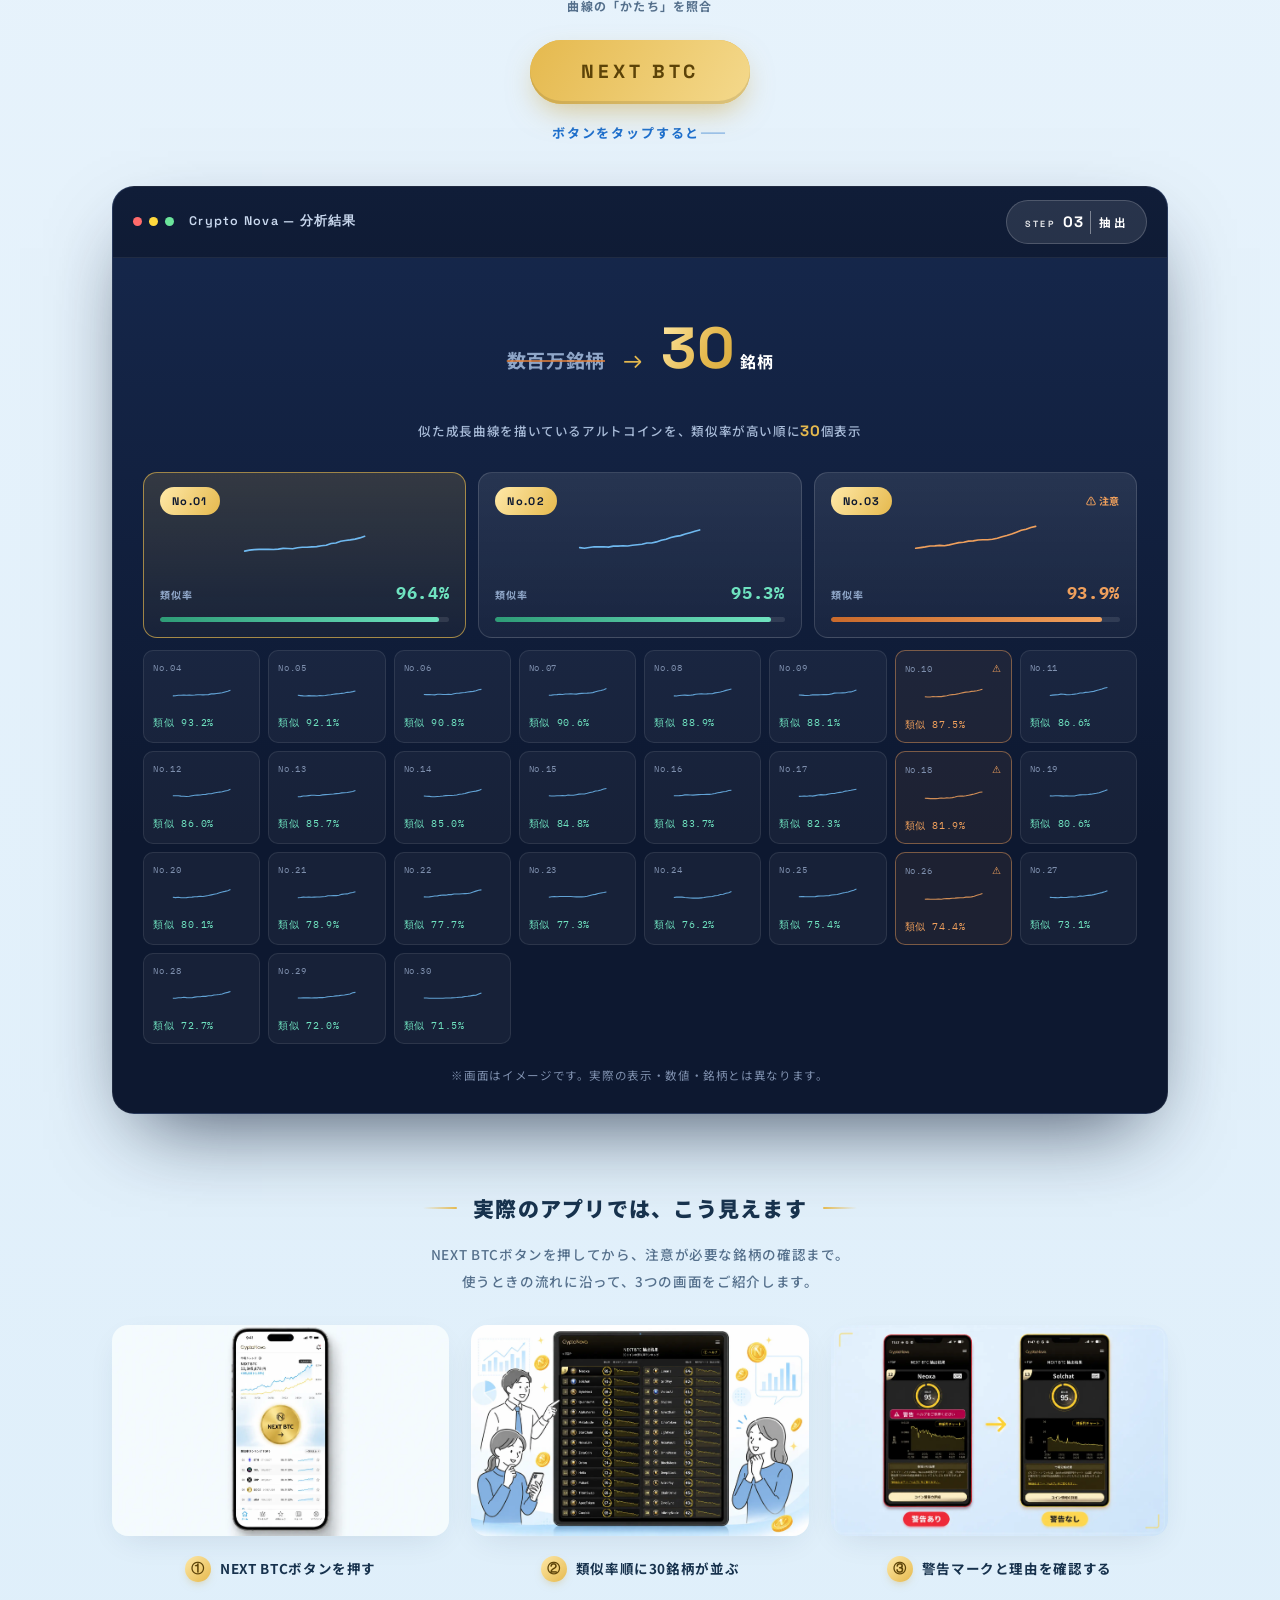
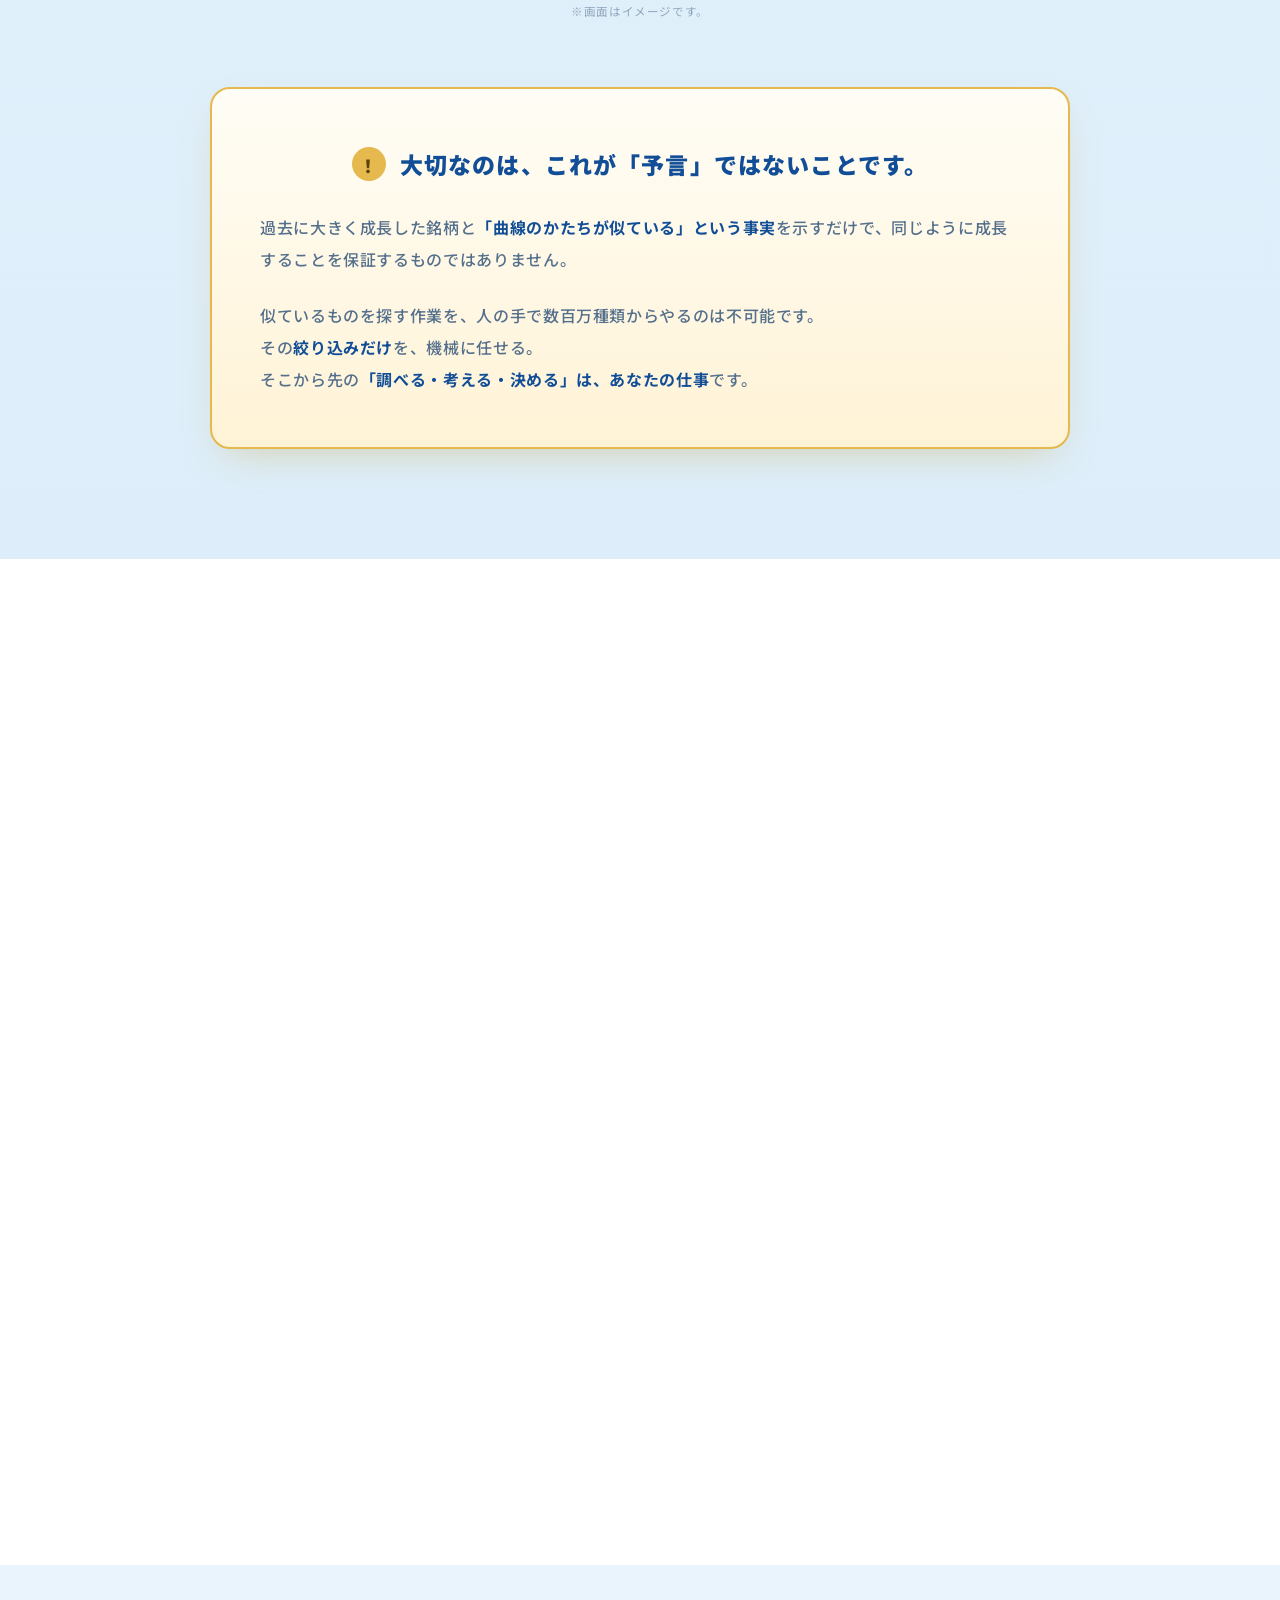
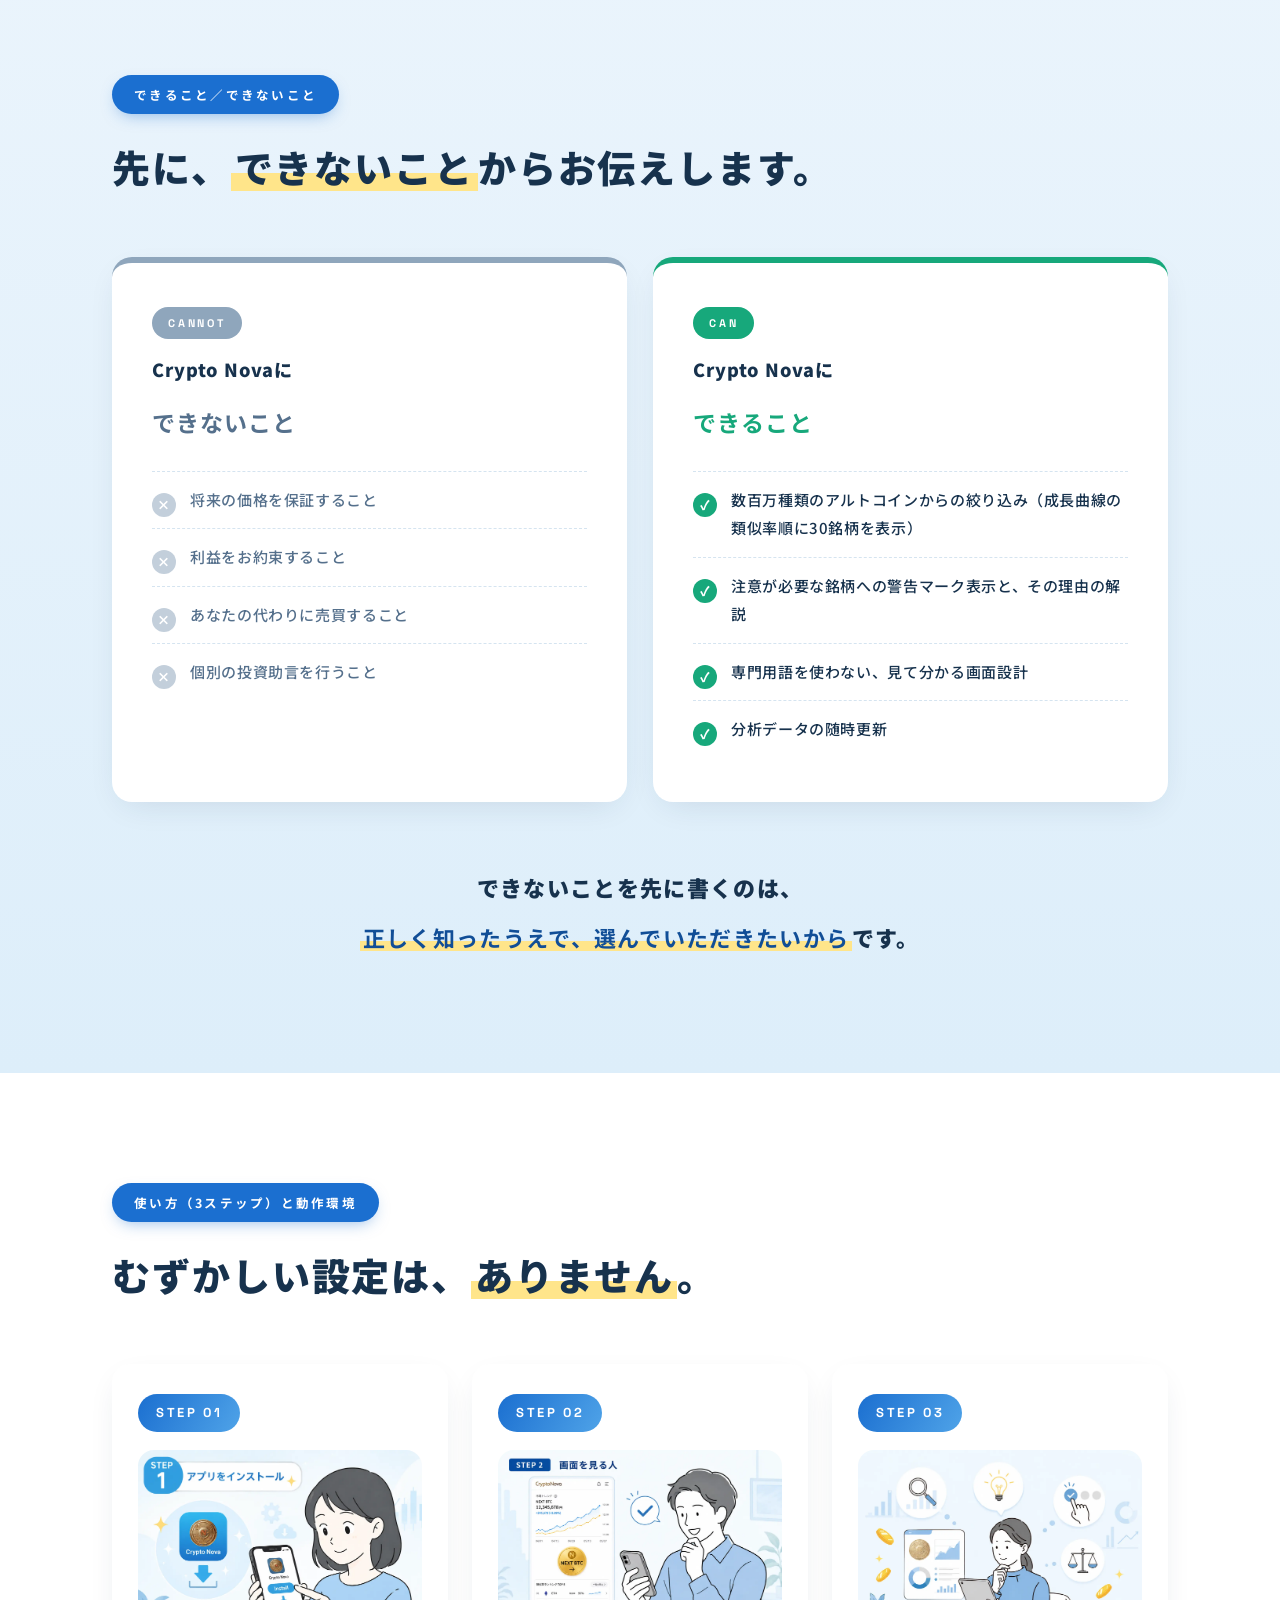
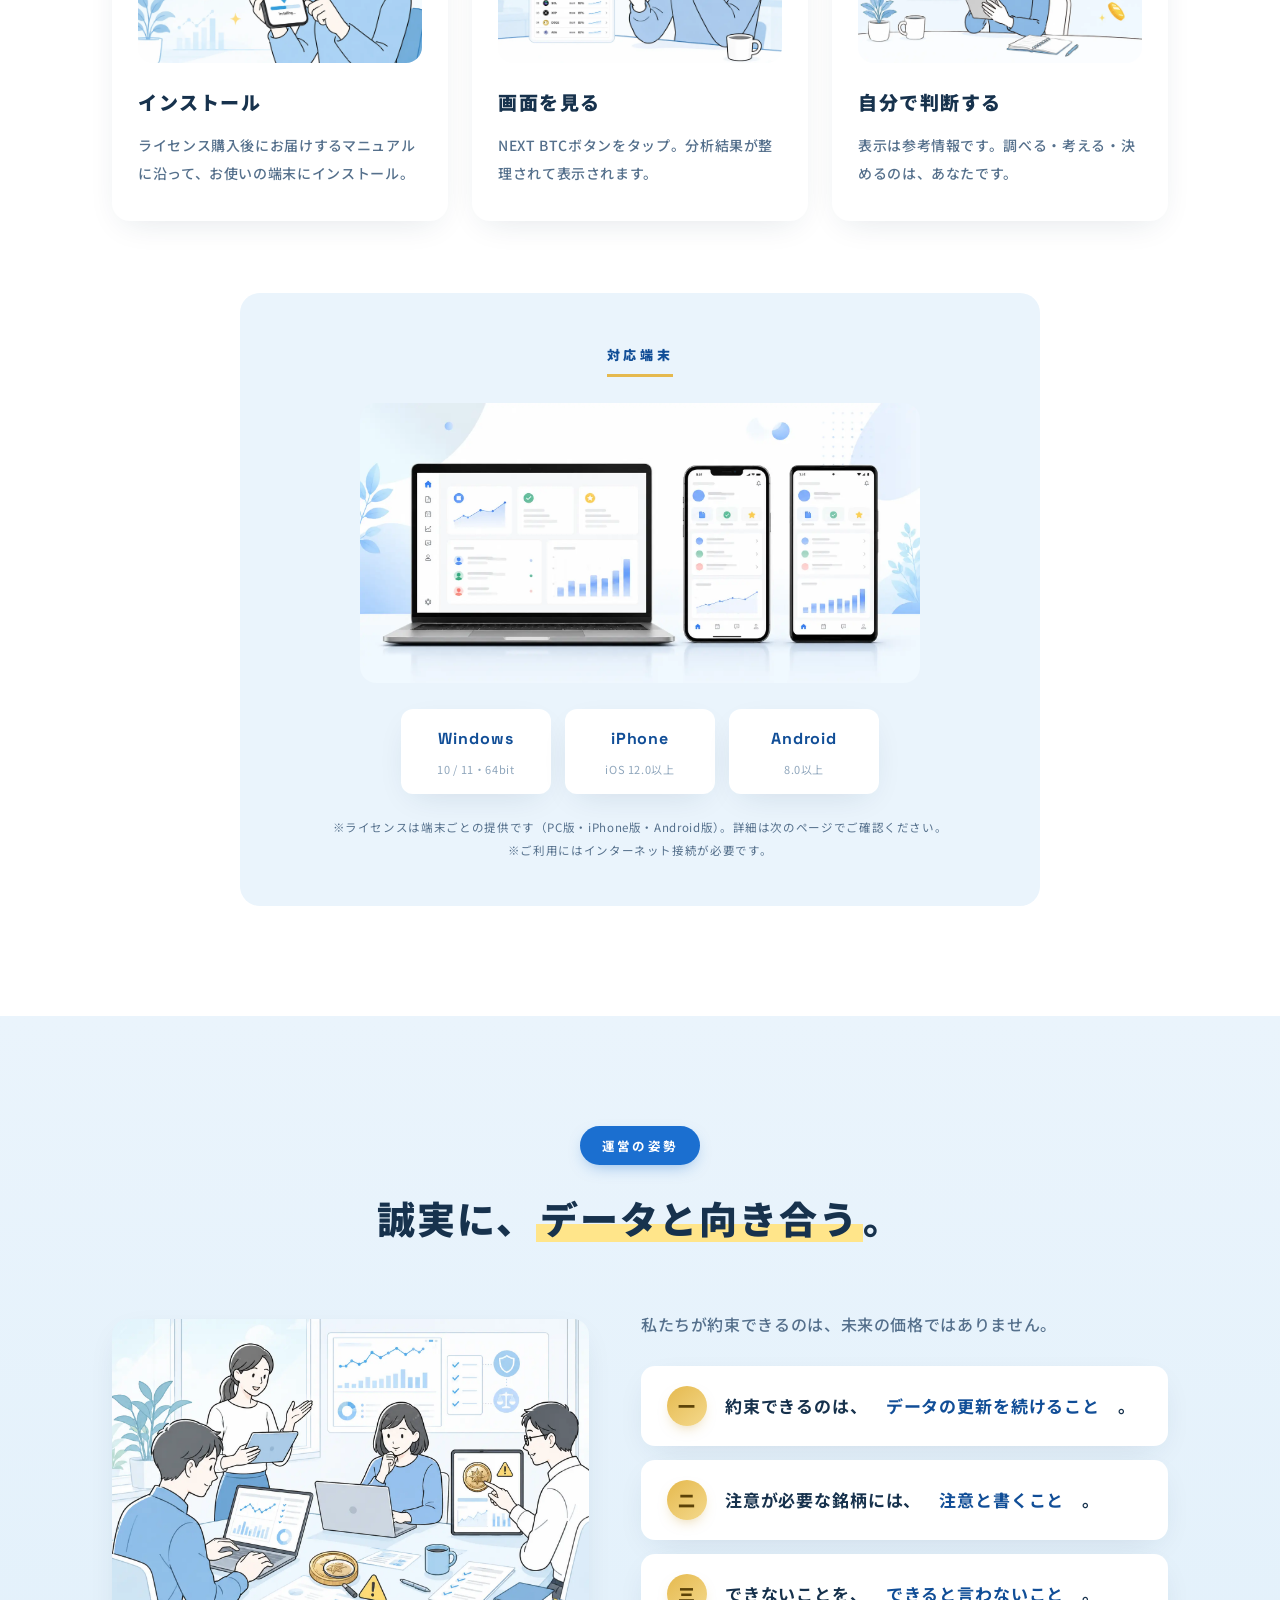
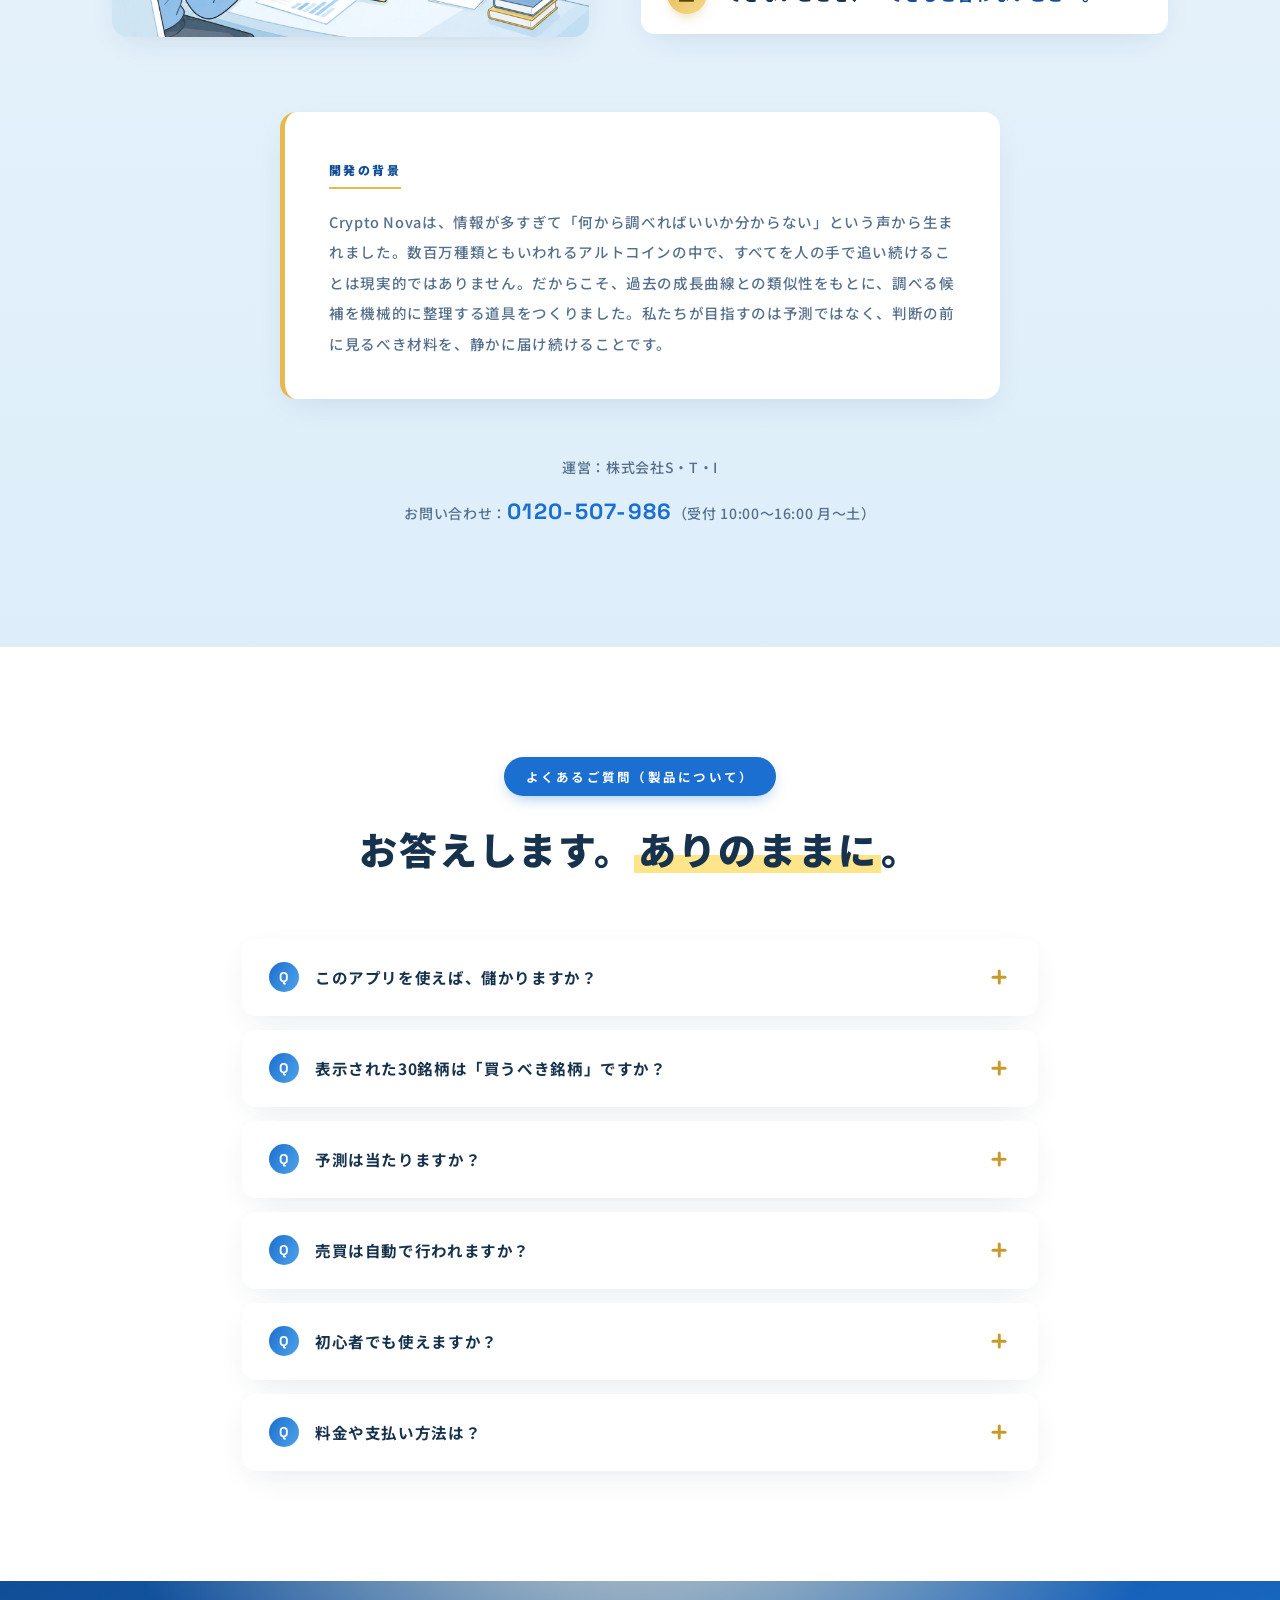
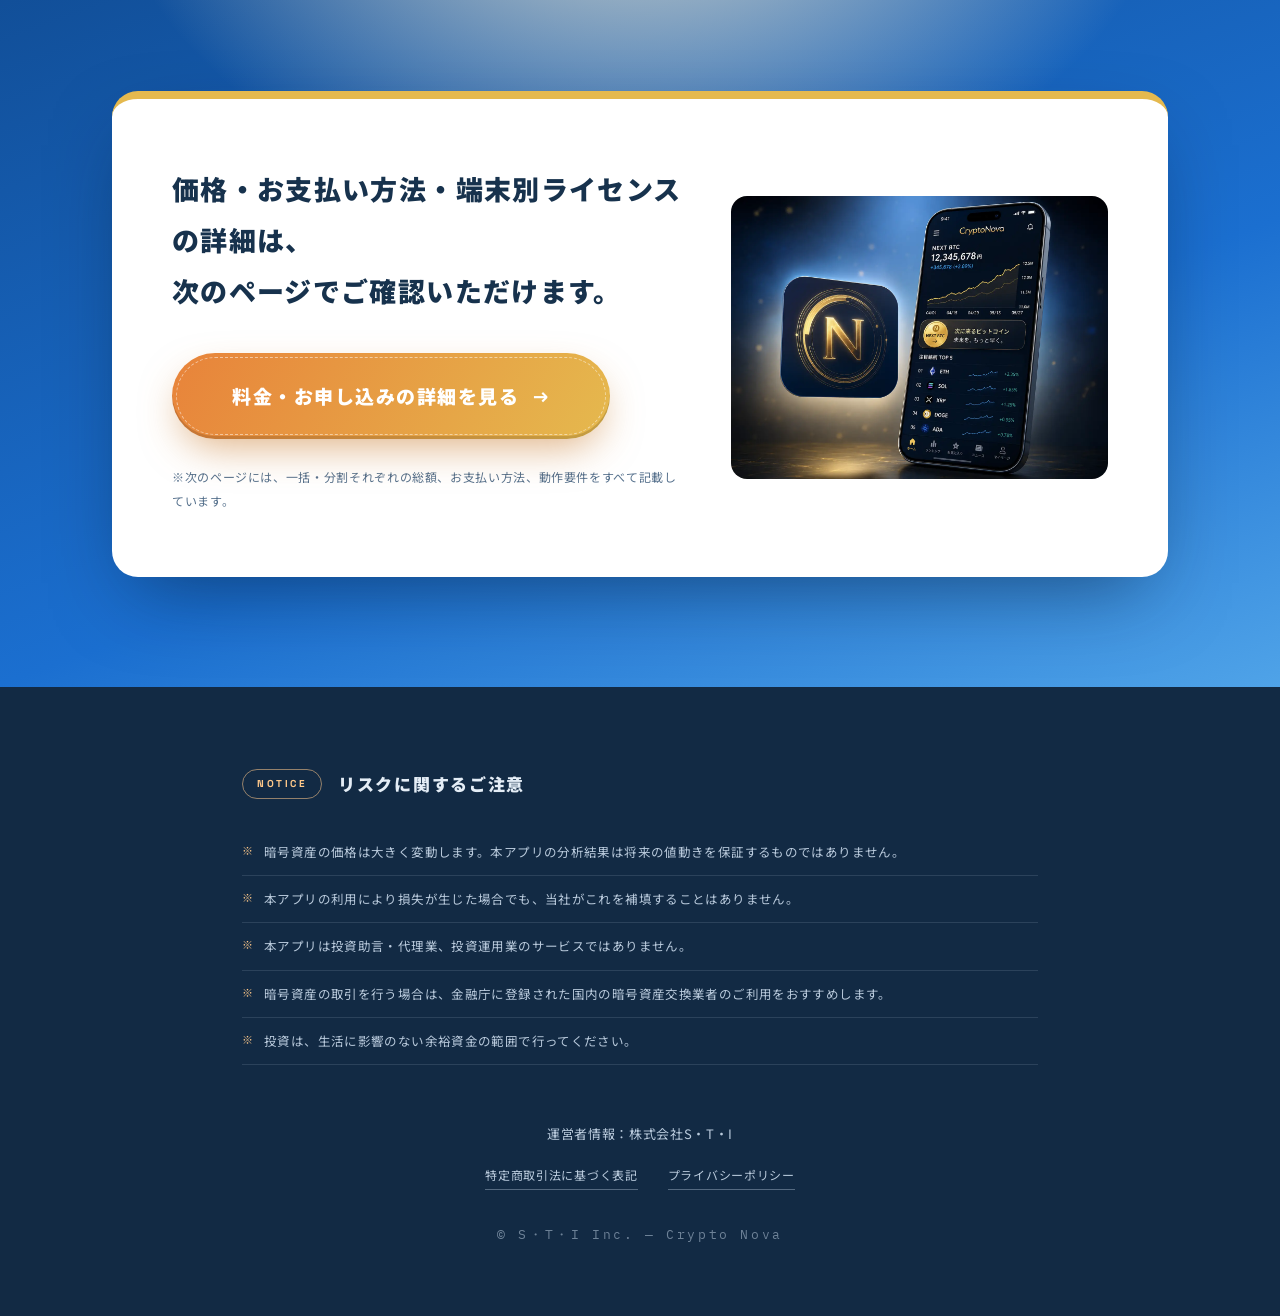
==== commit fbbb01de: "Add intro lead and numbered flow captions to app screens block - New header before the 3 app screens" ====
--- a/index.html
+++ b/index.html
@@ -242,18 +242,22 @@
     </div>
 
     <!-- アプリ画面イメージ -->
+    <header class="screens-head reveal">
+      <p class="screens-title">実際のアプリでは、こう見えます</p>
+      <p class="screens-lead">NEXT BTCボタンを押してから、注意が必要な銘柄の確認まで。<br class="pc">使うときの流れに沿って、3つの画面をご紹介します。</p>
+    </header>
     <div class="mech-screens">
       <figure class="mech-screen reveal">
         <figure class="ph" data-src="app-ui-next.webp" data-size="1280×800" data-alt="NEXT BTCボタンの画面イメージ" style="aspect-ratio:16/10"></figure>
-        <figcaption>NEXT BTCボタンの画面</figcaption>
+        <figcaption><b>①</b>NEXT BTCボタンを押す</figcaption>
       </figure>
       <figure class="mech-screen reveal">
         <figure class="ph" data-src="app-ui-list.webp" data-size="1280×800" data-alt="類似率順に30銘柄が並ぶ画面イメージ" style="aspect-ratio:16/10"></figure>
-        <figcaption>類似率順・30銘柄の表示画面</figcaption>
+        <figcaption><b>②</b>類似率順に30銘柄が並ぶ</figcaption>
       </figure>
       <figure class="mech-screen reveal">
         <figure class="ph" data-src="app-ui-warning.webp" data-size="1280×800" data-alt="警告マークと理由の解説画面イメージ" style="aspect-ratio:16/10"></figure>
-        <figcaption>警告マークと理由の解説画面</figcaption>
+        <figcaption><b>③</b>警告マークと理由を確認する</figcaption>
       </figure>
     </div>
     <p class="img-note reveal">※画面はイメージです。</p>
--- a/css/style.css
+++ b/css/style.css
@@ -254,7 +254,7 @@
   margin-bottom:-12px; /* 足元を波に少し重ねて「立たせる」 */
 }
 .fv-char{
-  width:clamp(150px, 16vw, 240px);
+  width:clamp(170px, 19vw, 295px);
   border:0; background:none; border-radius:0;
 }
 .fv-char::before, .fv-char::after{ opacity:.5; }
@@ -277,6 +277,9 @@
   content:""; position:absolute; top:100%; left:50%; transform:translateX(-50%);
   border:7px solid transparent; border-top-color:var(--gold);
 }
+/* 右キャラの吹き出しは左に寄せる（画面端から離す） */
+.fv-char-wrap:last-child .char-bubble{ left:26%; }
+.fv-char-wrap:last-child .char-bubble::after{ left:70%; }
 
 /* 浮遊コイン（CSS） */
 .fv-coins{ position:absolute; inset:0; z-index:1; pointer-events:none; }
@@ -785,19 +788,39 @@
 .img-note.dark{ color:#7E8FAD; margin-top:20px; }
 
 /* アプリ画面イメージ 3枚 */
+.screens-head{
+  margin-top:72px; margin-bottom:30px; text-align:center;
+}
+.screens-title{
+  display:inline-flex; align-items:center; gap:16px;
+  font-size:clamp(17px,2.2vw,21px); font-weight:900; letter-spacing:.06em; color:var(--ink);
+  margin-bottom:12px;
+}
+.screens-title::before, .screens-title::after{
+  content:""; width:34px; height:2px; border-radius:2px;
+  background:linear-gradient(90deg, transparent, var(--gold));
+}
+.screens-title::after{ background:linear-gradient(90deg, var(--gold), transparent); }
+.screens-lead{
+  font-size:13.5px; font-weight:500; color:var(--ink-dim); line-height:2;
+}
 .mech-screens{
   display:grid; grid-template-columns:repeat(3,1fr); gap:22px;
-  margin-top:64px;
-}
-@media (max-width:800px){ .mech-screens{ grid-template-columns:1fr; max-width:480px; margin-left:auto; margin-right:auto; } }
+}
+@media (max-width:800px){ .mech-screens{ grid-template-columns:1fr; max-width:480px; margin-left:auto; margin-right:auto; gap:30px; } }
 .mech-screen{ text-align:center; }
 .mech-screen .ph{ box-shadow:var(--shadow-card); margin-bottom:14px; }
 .mech-screen figcaption{
-  font-size:13px; font-weight:700; color:var(--ink-dim);
-  display:inline-flex; align-items:center; gap:8px;
-}
-.mech-screen figcaption::before{
-  content:"▶"; font-size:9px; color:var(--gold-deep);
+  font-size:13.5px; font-weight:700; color:var(--ink);
+  display:inline-flex; align-items:center; gap:9px;
+}
+.mech-screen figcaption b{
+  width:26px; height:26px; border-radius:50%; flex-shrink:0;
+  display:grid; place-items:center;
+  font-family:var(--latin); font-size:13px; font-weight:700;
+  color:#5C4308;
+  background:linear-gradient(140deg, #FFE9A8, var(--gold));
+  box-shadow:0 4px 10px -4px rgba(200,154,43,.5);
 }
 
 /* 予言ではない、の宣言 */
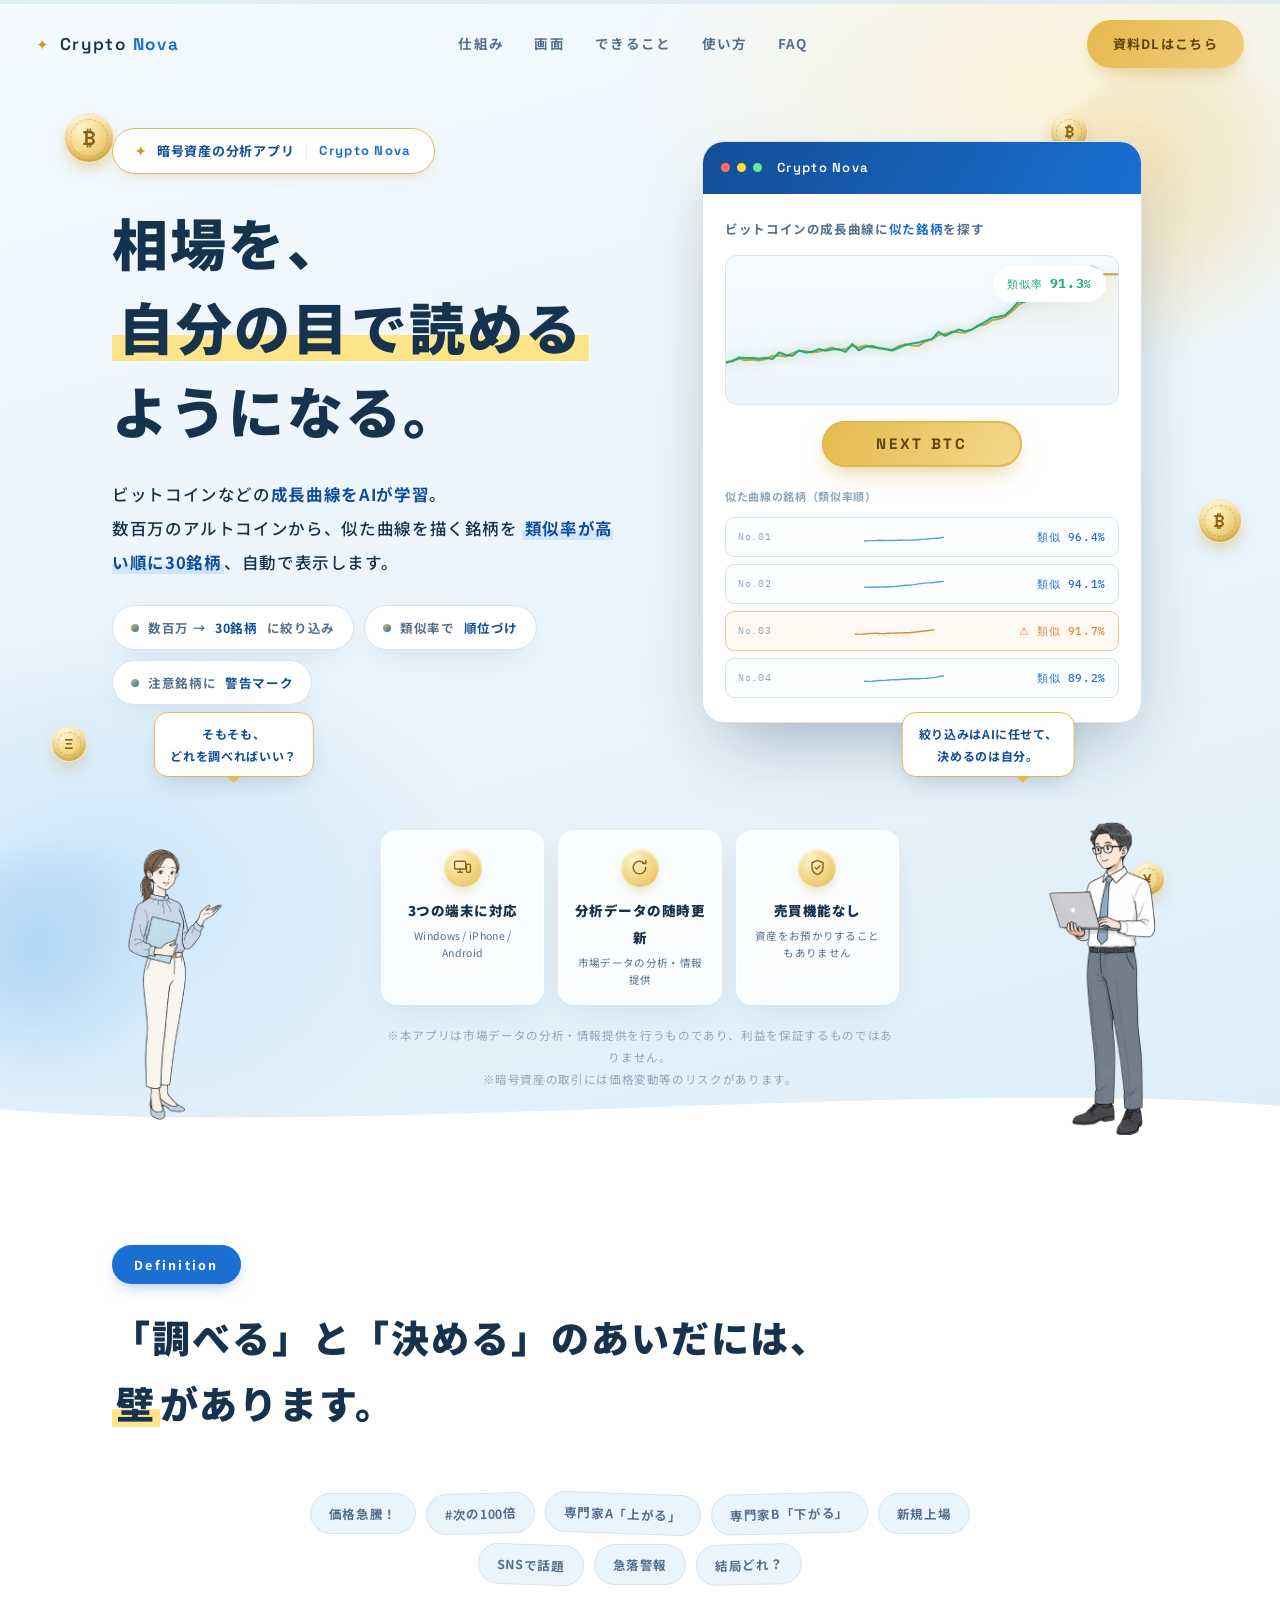
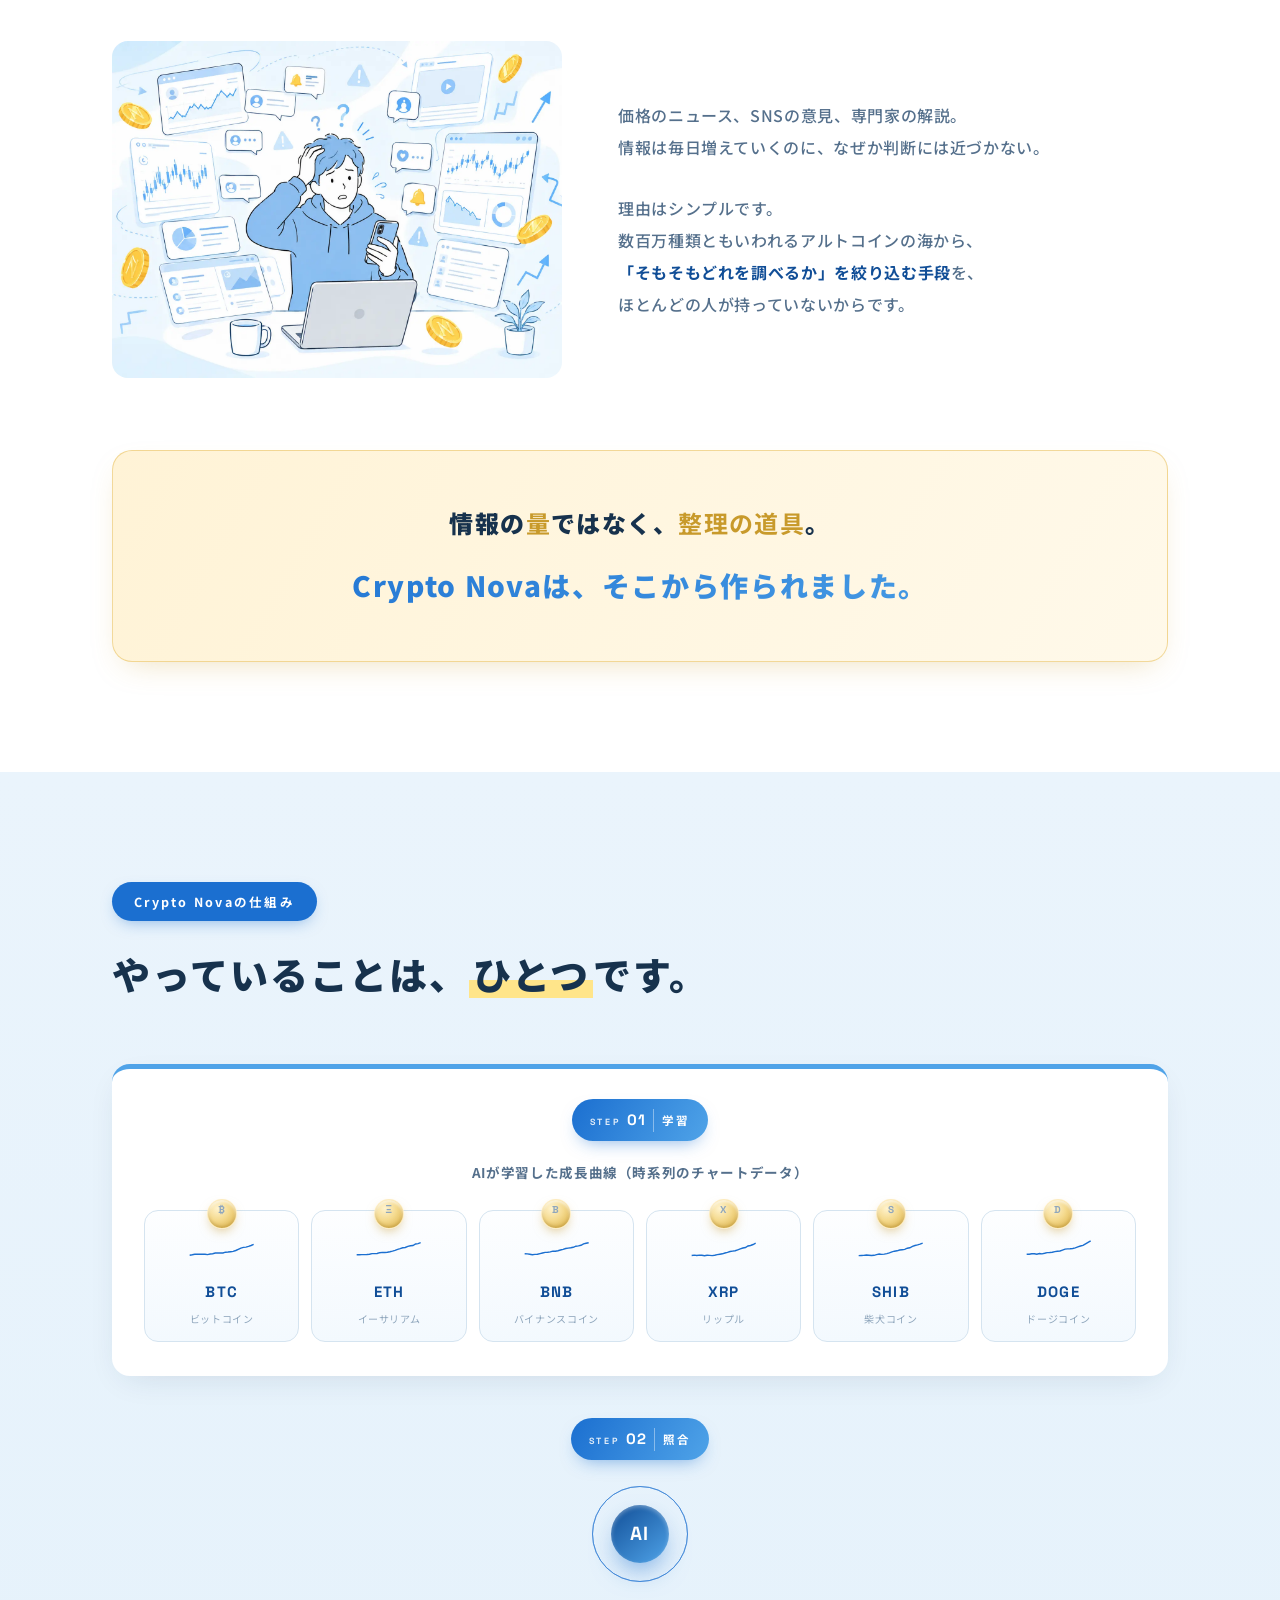
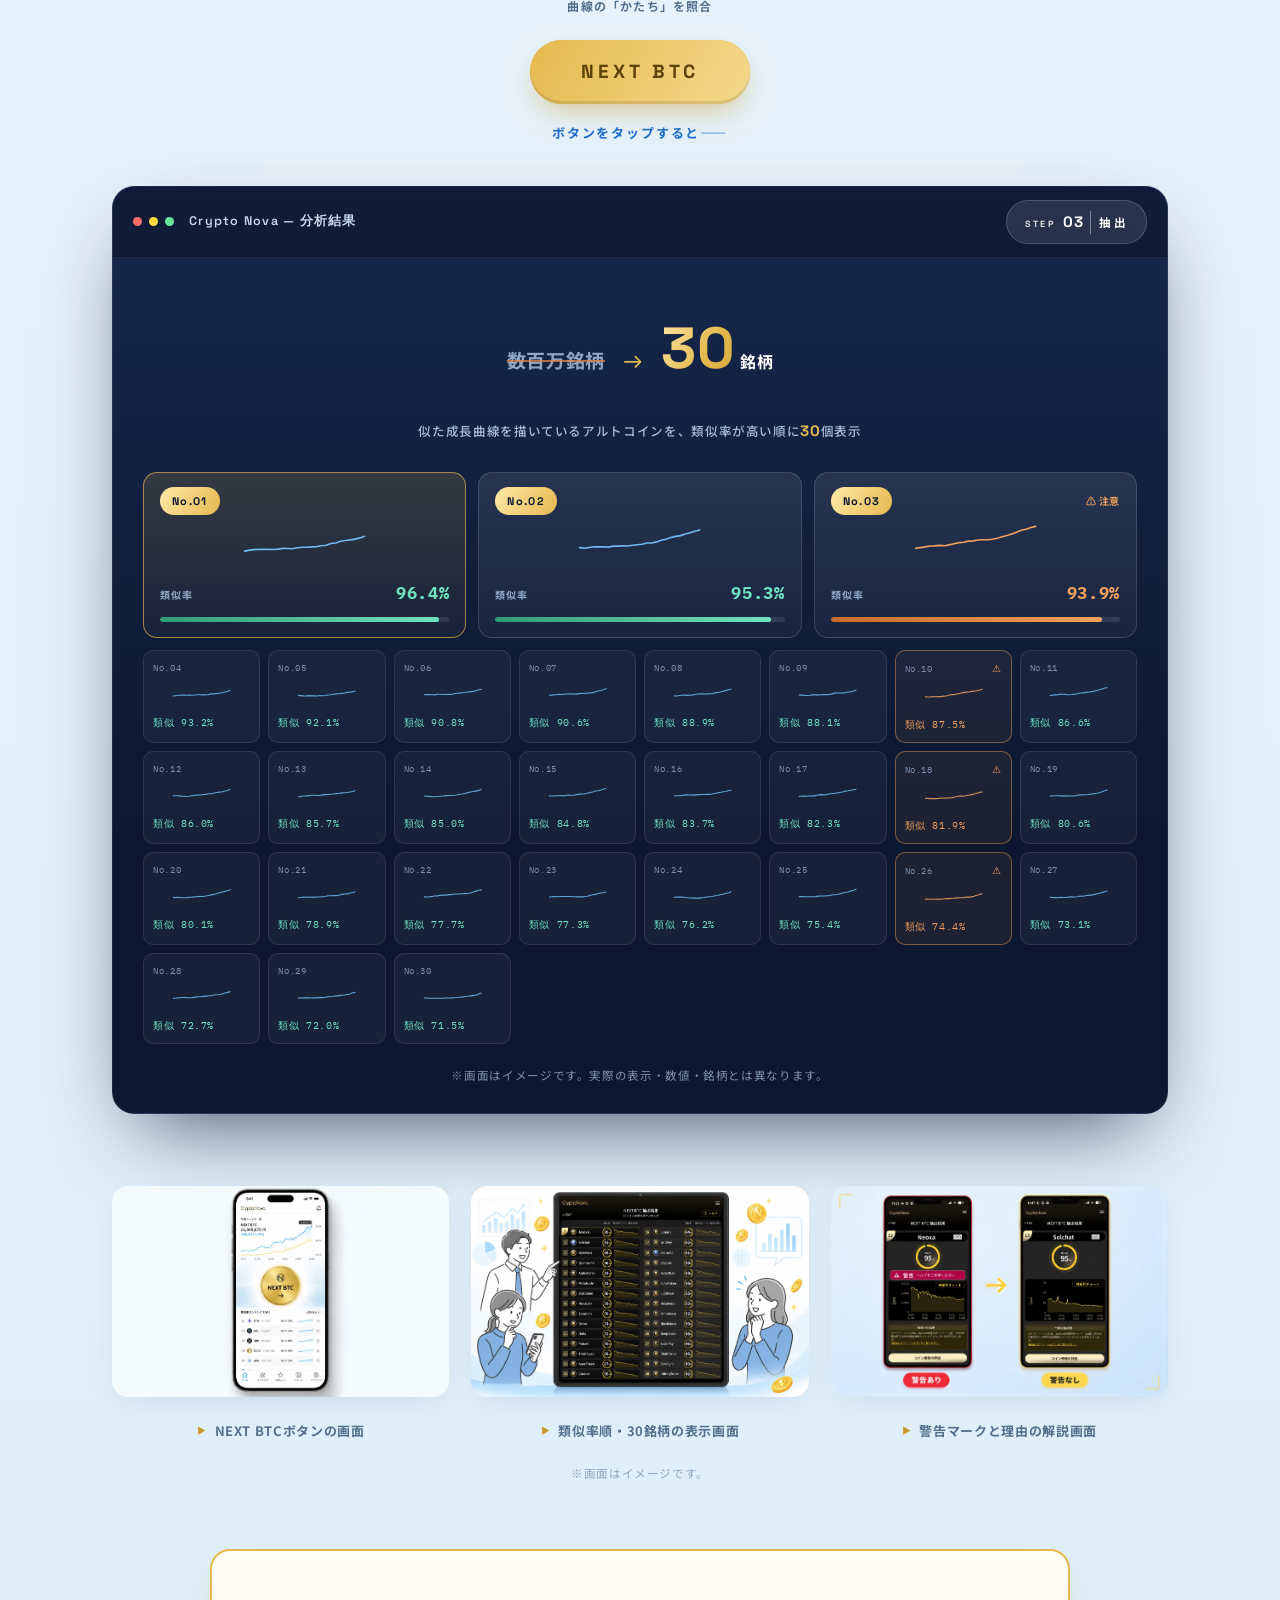
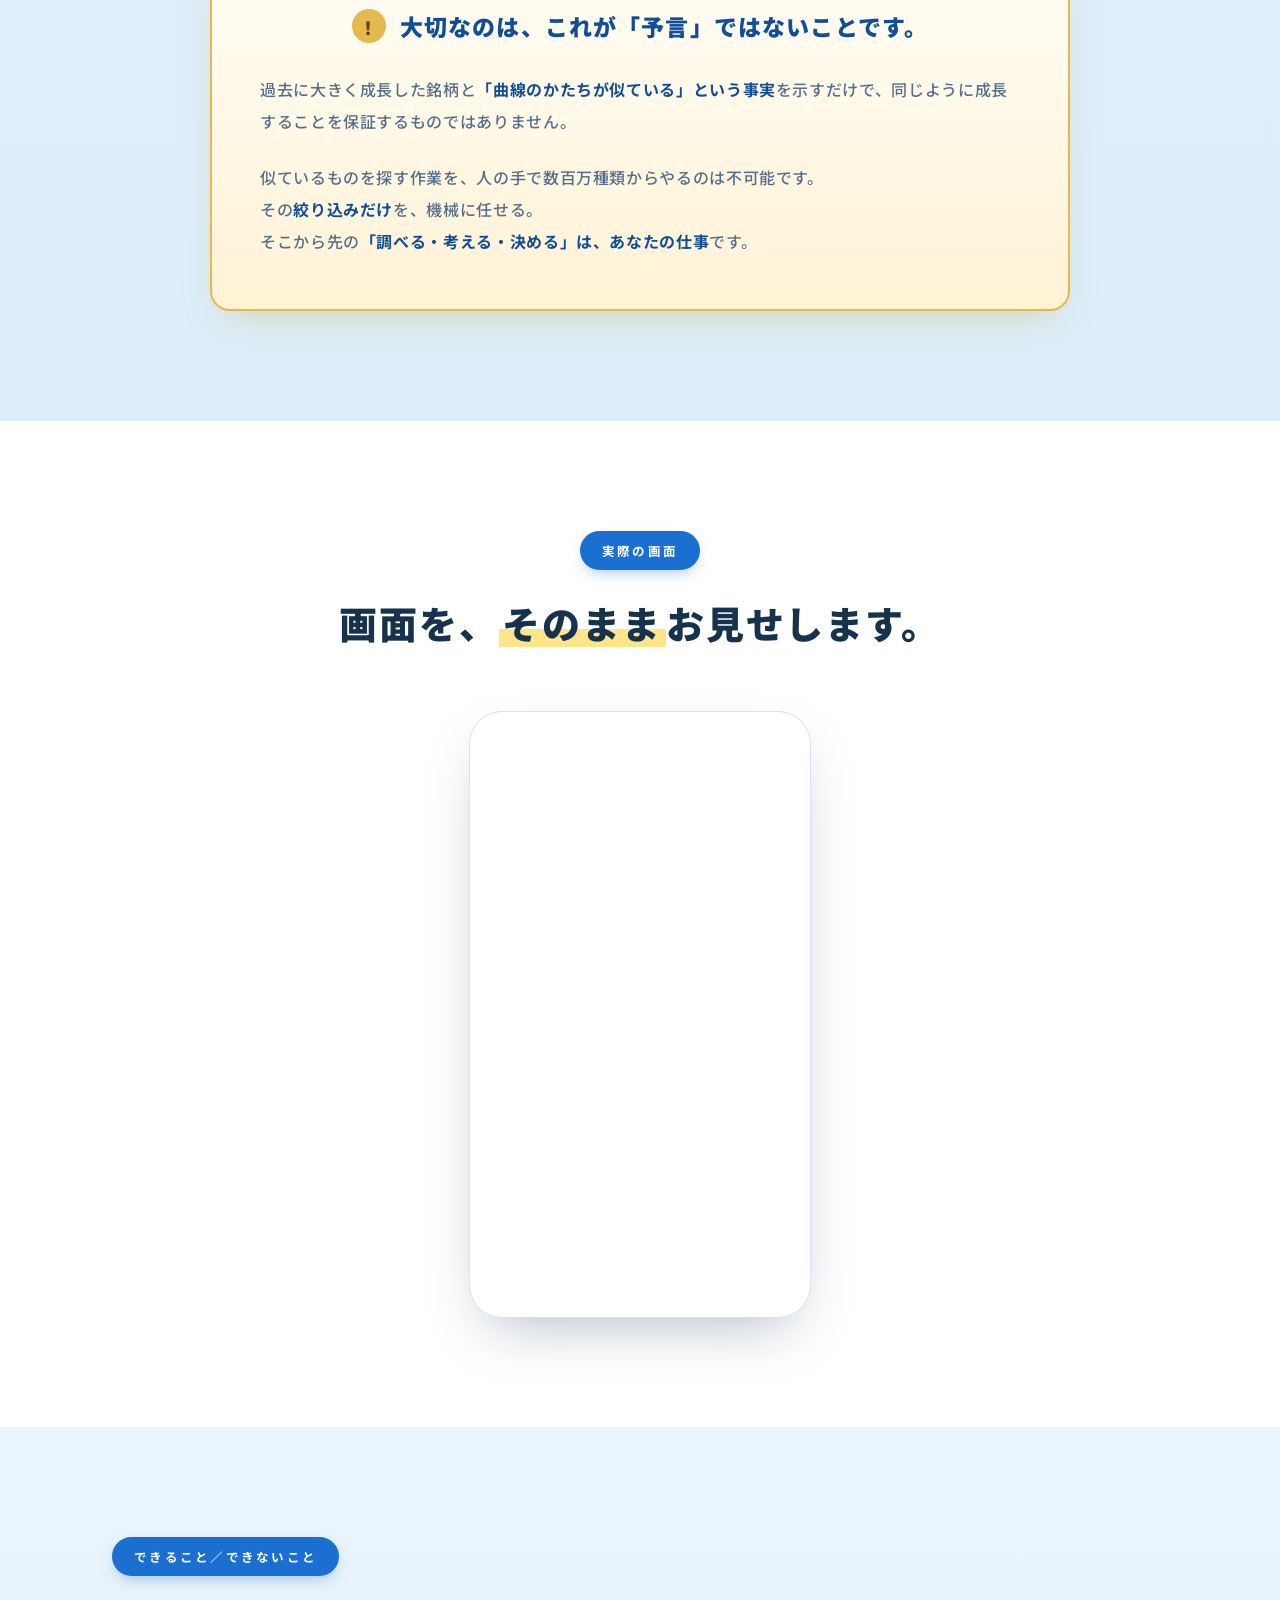
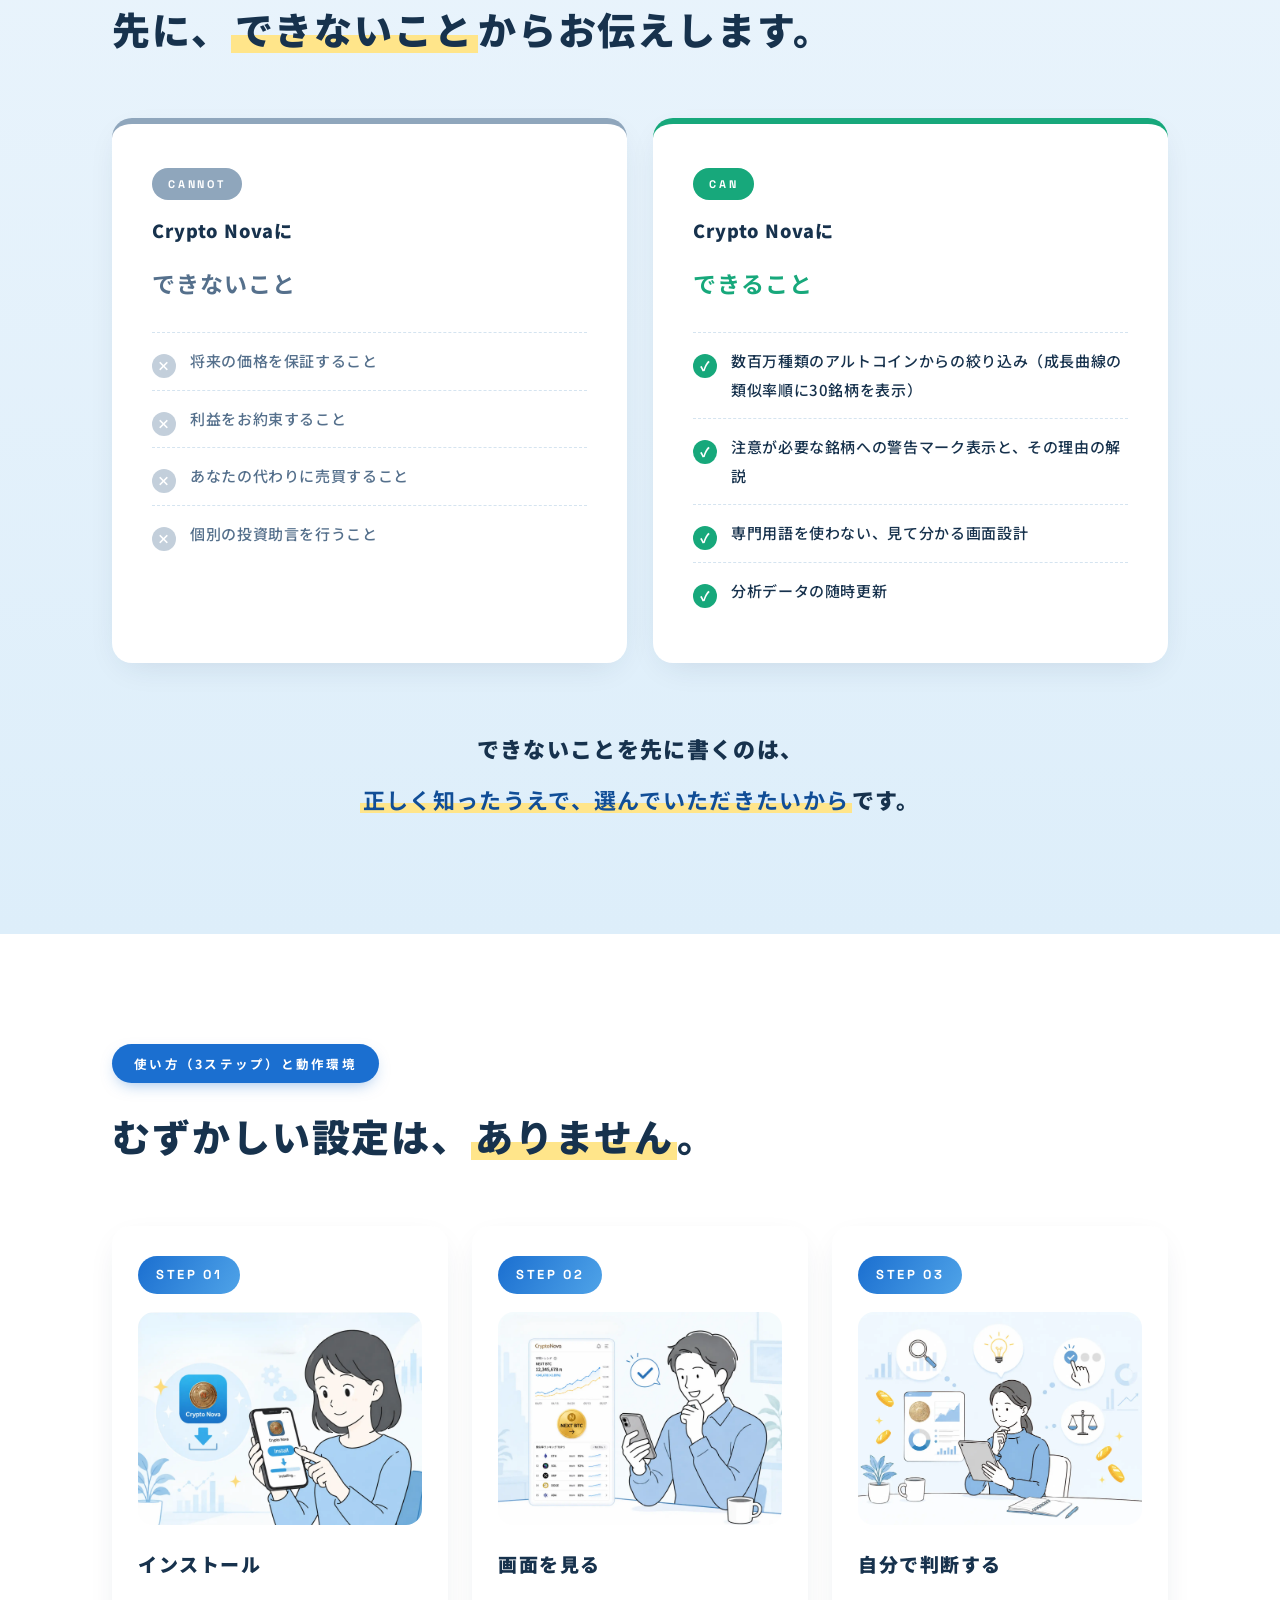
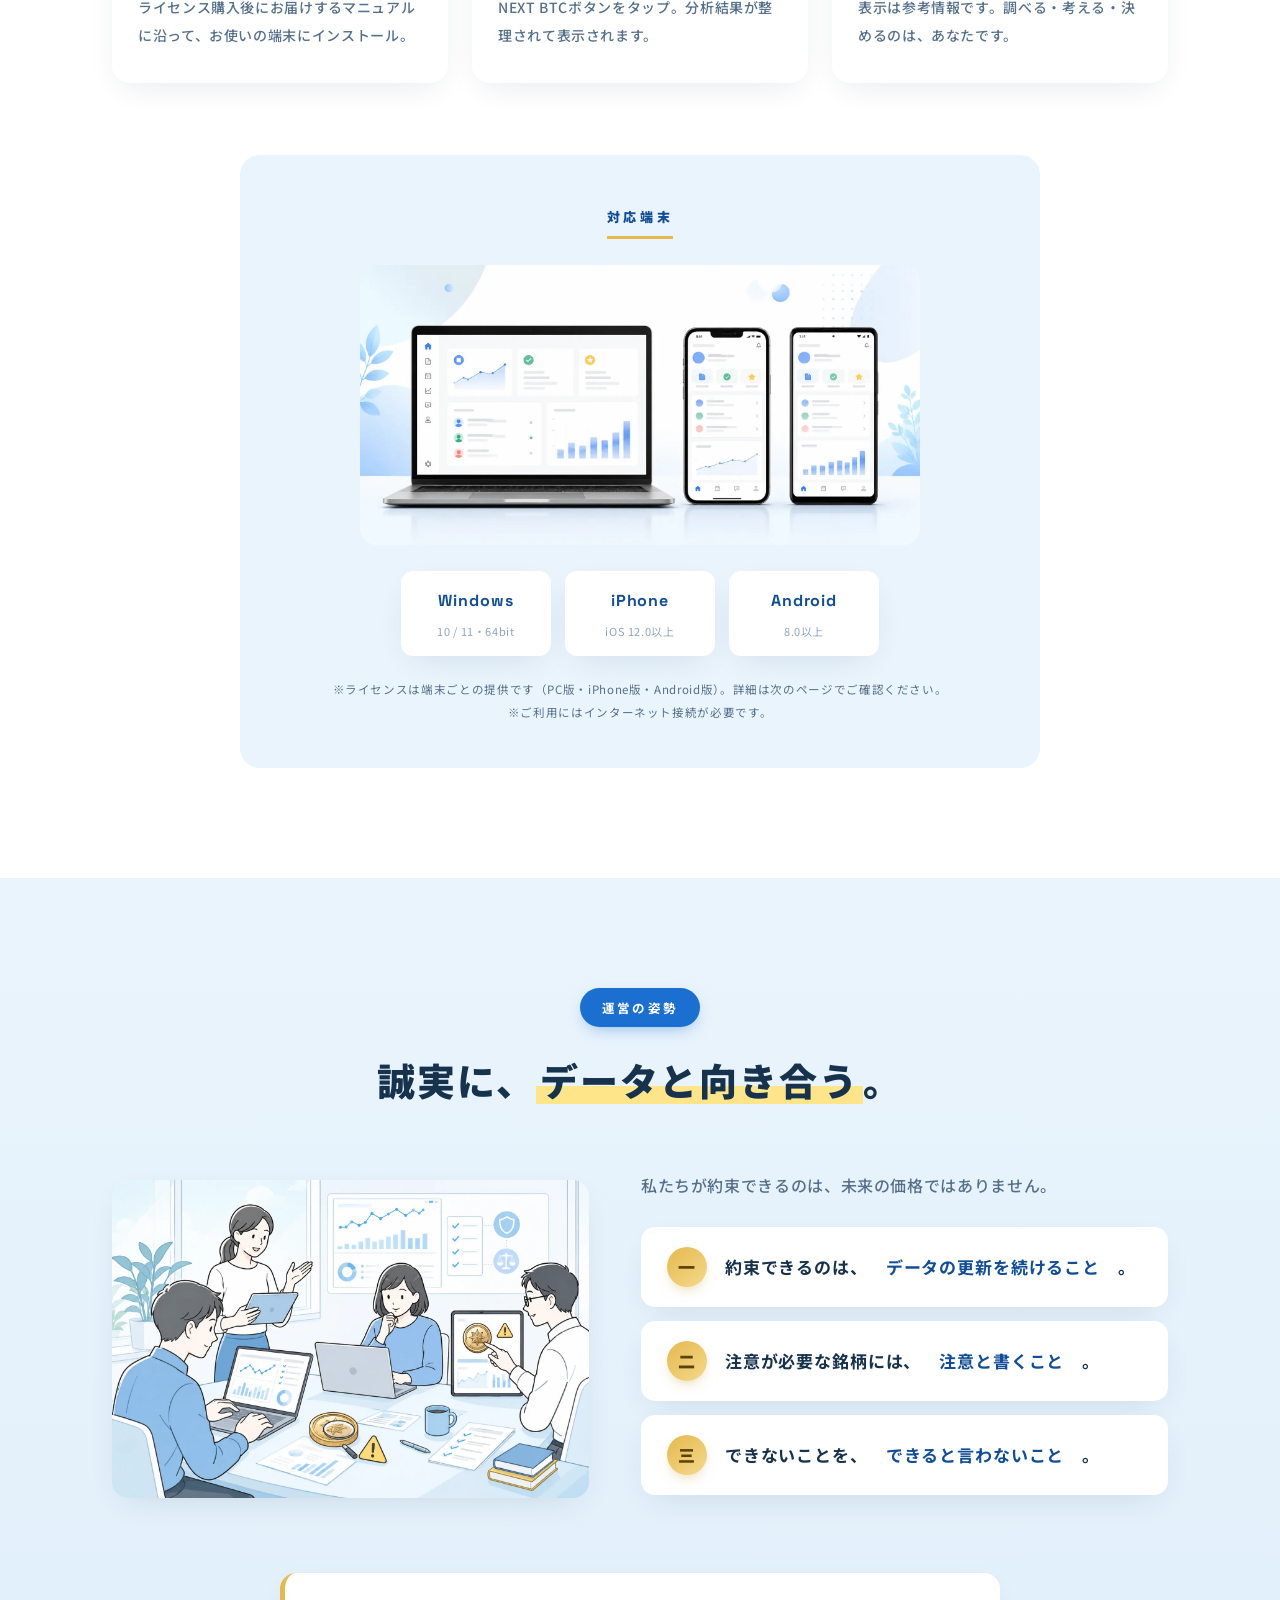
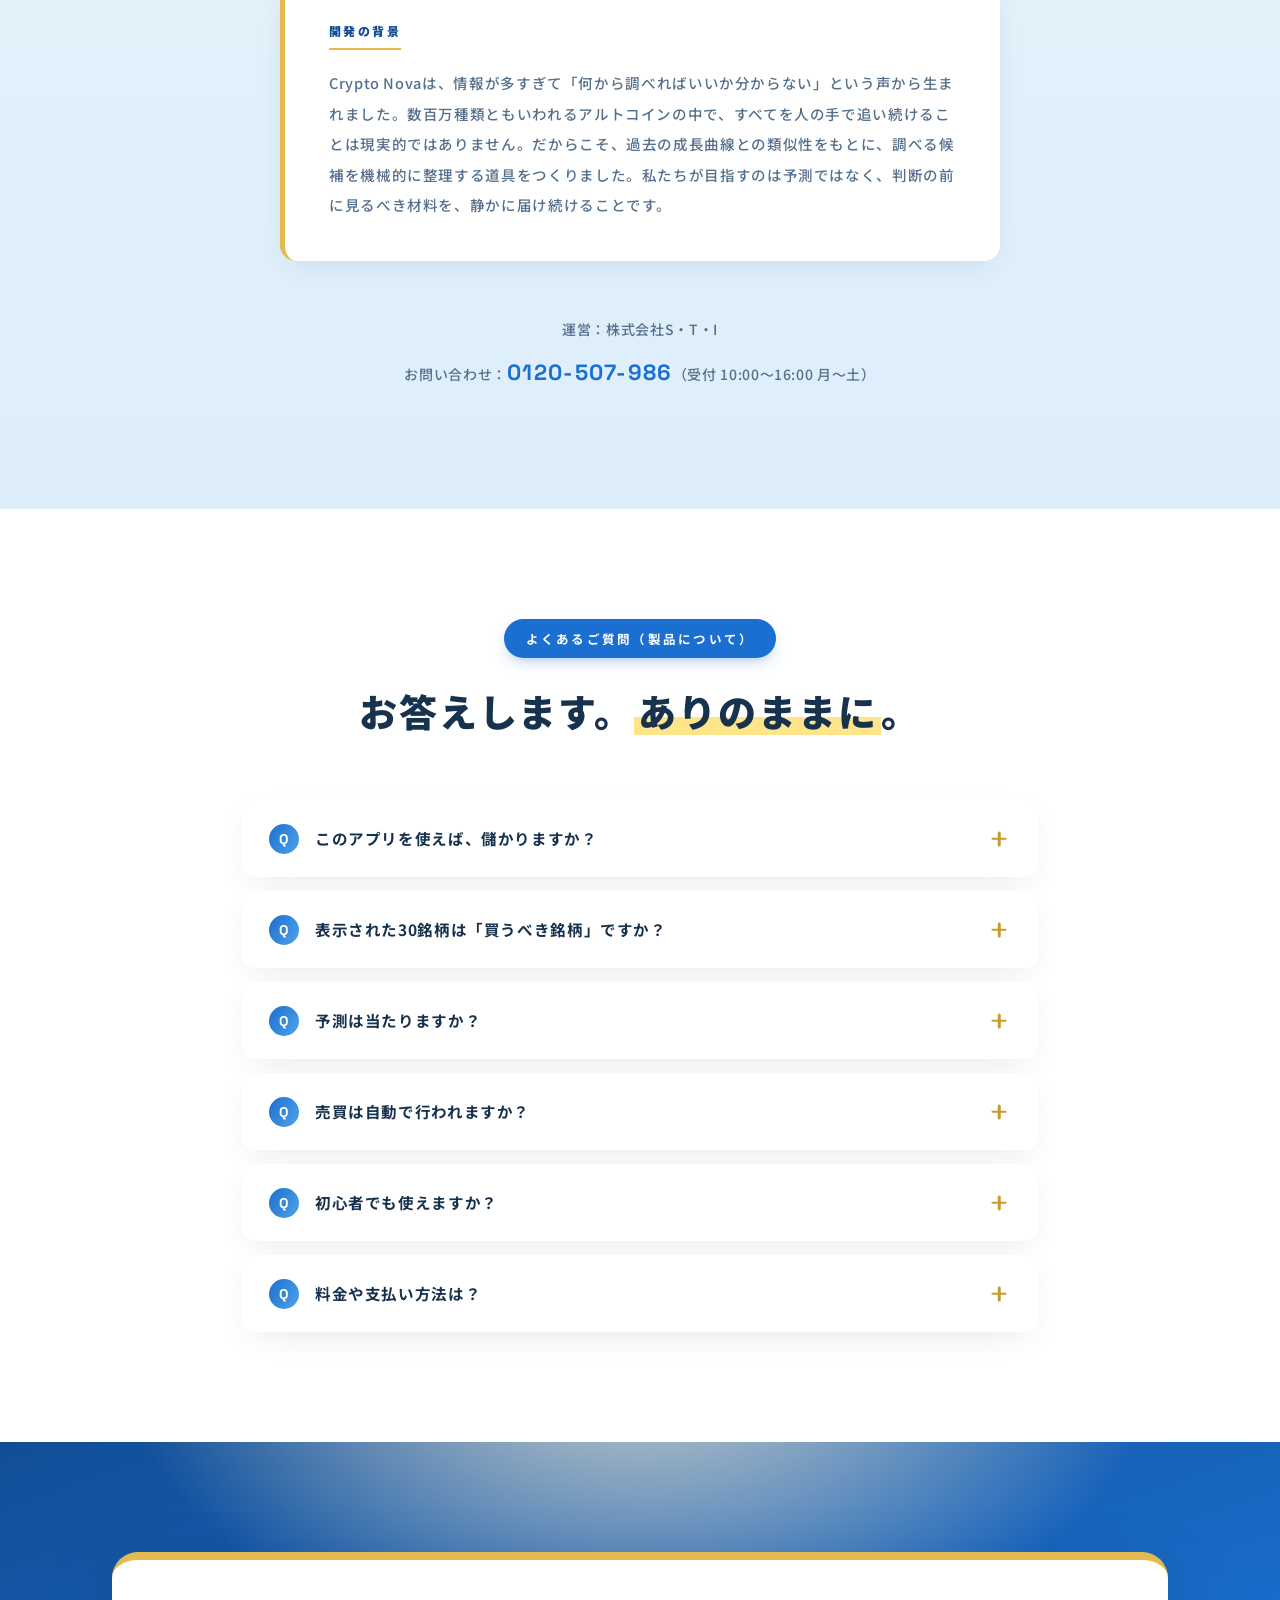
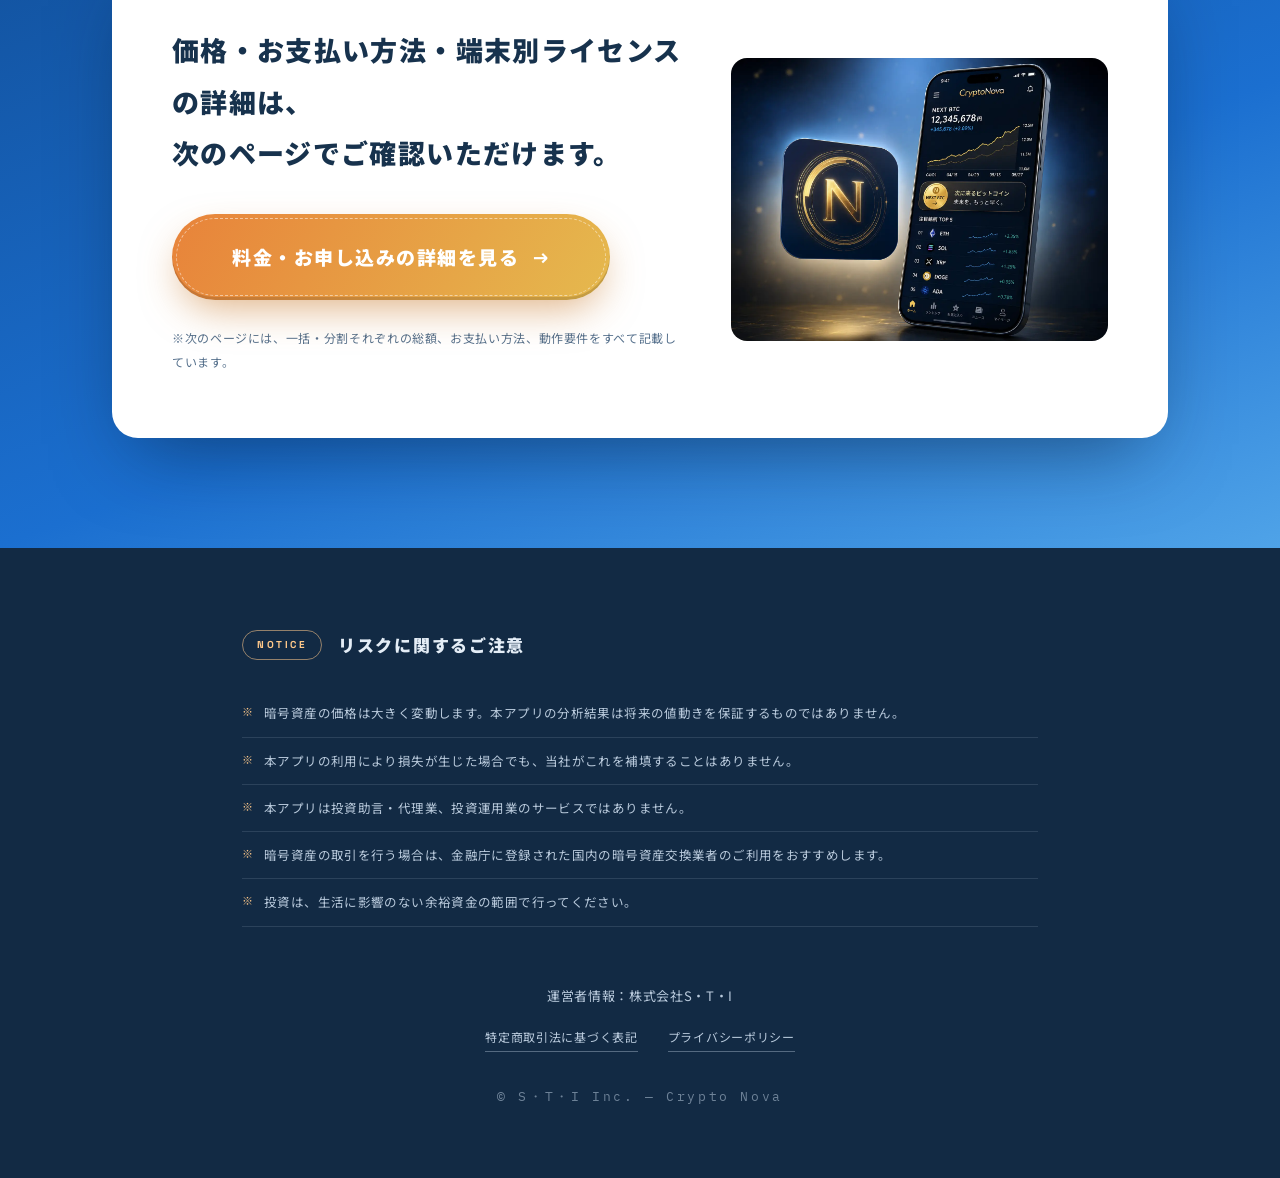
==== commit 95d42a1b: "画像追加" ====
--- a/index.html
+++ b/index.html
@@ -29,7 +29,7 @@
     <a href="#howto">使い方</a>
     <a href="#faq">FAQ</a>
   </div>
-  <a class="nav-cta" href="#final-cta">詳細を見る</a>
+  <a class="nav-cta" href="#final-cta">資料DLはこちら</a>
 </nav>
 
 <main id="top">
@@ -148,7 +148,7 @@
 <section class="problem section bg-white" id="problem">
   <div class="container">
     <header class="sec-head reveal">
-      <p class="sec-badge">問題定義</p>
+      <p class="sec-badge">Definition</p>
       <h2 class="sec-title">「調べる」と「決める」のあいだには、<br class="pc"><span class="mk">壁</span>があります。</h2>
     </header>
 
@@ -242,22 +242,18 @@
     </div>
 
     <!-- アプリ画面イメージ -->
-    <header class="screens-head reveal">
-      <p class="screens-title">実際のアプリでは、こう見えます</p>
-      <p class="screens-lead">NEXT BTCボタンを押してから、注意が必要な銘柄の確認まで。<br class="pc">使うときの流れに沿って、3つの画面をご紹介します。</p>
-    </header>
     <div class="mech-screens">
       <figure class="mech-screen reveal">
         <figure class="ph" data-src="app-ui-next.webp" data-size="1280×800" data-alt="NEXT BTCボタンの画面イメージ" style="aspect-ratio:16/10"></figure>
-        <figcaption><b>①</b>NEXT BTCボタンを押す</figcaption>
+        <figcaption>NEXT BTCボタンの画面</figcaption>
       </figure>
       <figure class="mech-screen reveal">
         <figure class="ph" data-src="app-ui-list.webp" data-size="1280×800" data-alt="類似率順に30銘柄が並ぶ画面イメージ" style="aspect-ratio:16/10"></figure>
-        <figcaption><b>②</b>類似率順に30銘柄が並ぶ</figcaption>
+        <figcaption>類似率順・30銘柄の表示画面</figcaption>
       </figure>
       <figure class="mech-screen reveal">
         <figure class="ph" data-src="app-ui-warning.webp" data-size="1280×800" data-alt="警告マークと理由の解説画面イメージ" style="aspect-ratio:16/10"></figure>
-        <figcaption><b>③</b>警告マークと理由を確認する</figcaption>
+        <figcaption>警告マークと理由の解説画面</figcaption>
       </figure>
     </div>
     <p class="img-note reveal">※画面はイメージです。</p>
--- a/css/style.css
+++ b/css/style.css
@@ -788,39 +788,19 @@
 .img-note.dark{ color:#7E8FAD; margin-top:20px; }
 
 /* アプリ画面イメージ 3枚 */
-.screens-head{
-  margin-top:72px; margin-bottom:30px; text-align:center;
-}
-.screens-title{
-  display:inline-flex; align-items:center; gap:16px;
-  font-size:clamp(17px,2.2vw,21px); font-weight:900; letter-spacing:.06em; color:var(--ink);
-  margin-bottom:12px;
-}
-.screens-title::before, .screens-title::after{
-  content:""; width:34px; height:2px; border-radius:2px;
-  background:linear-gradient(90deg, transparent, var(--gold));
-}
-.screens-title::after{ background:linear-gradient(90deg, var(--gold), transparent); }
-.screens-lead{
-  font-size:13.5px; font-weight:500; color:var(--ink-dim); line-height:2;
-}
 .mech-screens{
   display:grid; grid-template-columns:repeat(3,1fr); gap:22px;
-}
-@media (max-width:800px){ .mech-screens{ grid-template-columns:1fr; max-width:480px; margin-left:auto; margin-right:auto; gap:30px; } }
+  margin-top:64px;
+}
+@media (max-width:800px){ .mech-screens{ grid-template-columns:1fr; max-width:480px; margin-left:auto; margin-right:auto; } }
 .mech-screen{ text-align:center; }
 .mech-screen .ph{ box-shadow:var(--shadow-card); margin-bottom:14px; }
 .mech-screen figcaption{
-  font-size:13.5px; font-weight:700; color:var(--ink);
-  display:inline-flex; align-items:center; gap:9px;
-}
-.mech-screen figcaption b{
-  width:26px; height:26px; border-radius:50%; flex-shrink:0;
-  display:grid; place-items:center;
-  font-family:var(--latin); font-size:13px; font-weight:700;
-  color:#5C4308;
-  background:linear-gradient(140deg, #FFE9A8, var(--gold));
-  box-shadow:0 4px 10px -4px rgba(200,154,43,.5);
+  font-size:13px; font-weight:700; color:var(--ink-dim);
+  display:inline-flex; align-items:center; gap:8px;
+}
+.mech-screen figcaption::before{
+  content:"▶"; font-size:9px; color:var(--gold-deep);
 }
 
 /* 予言ではない、の宣言 */
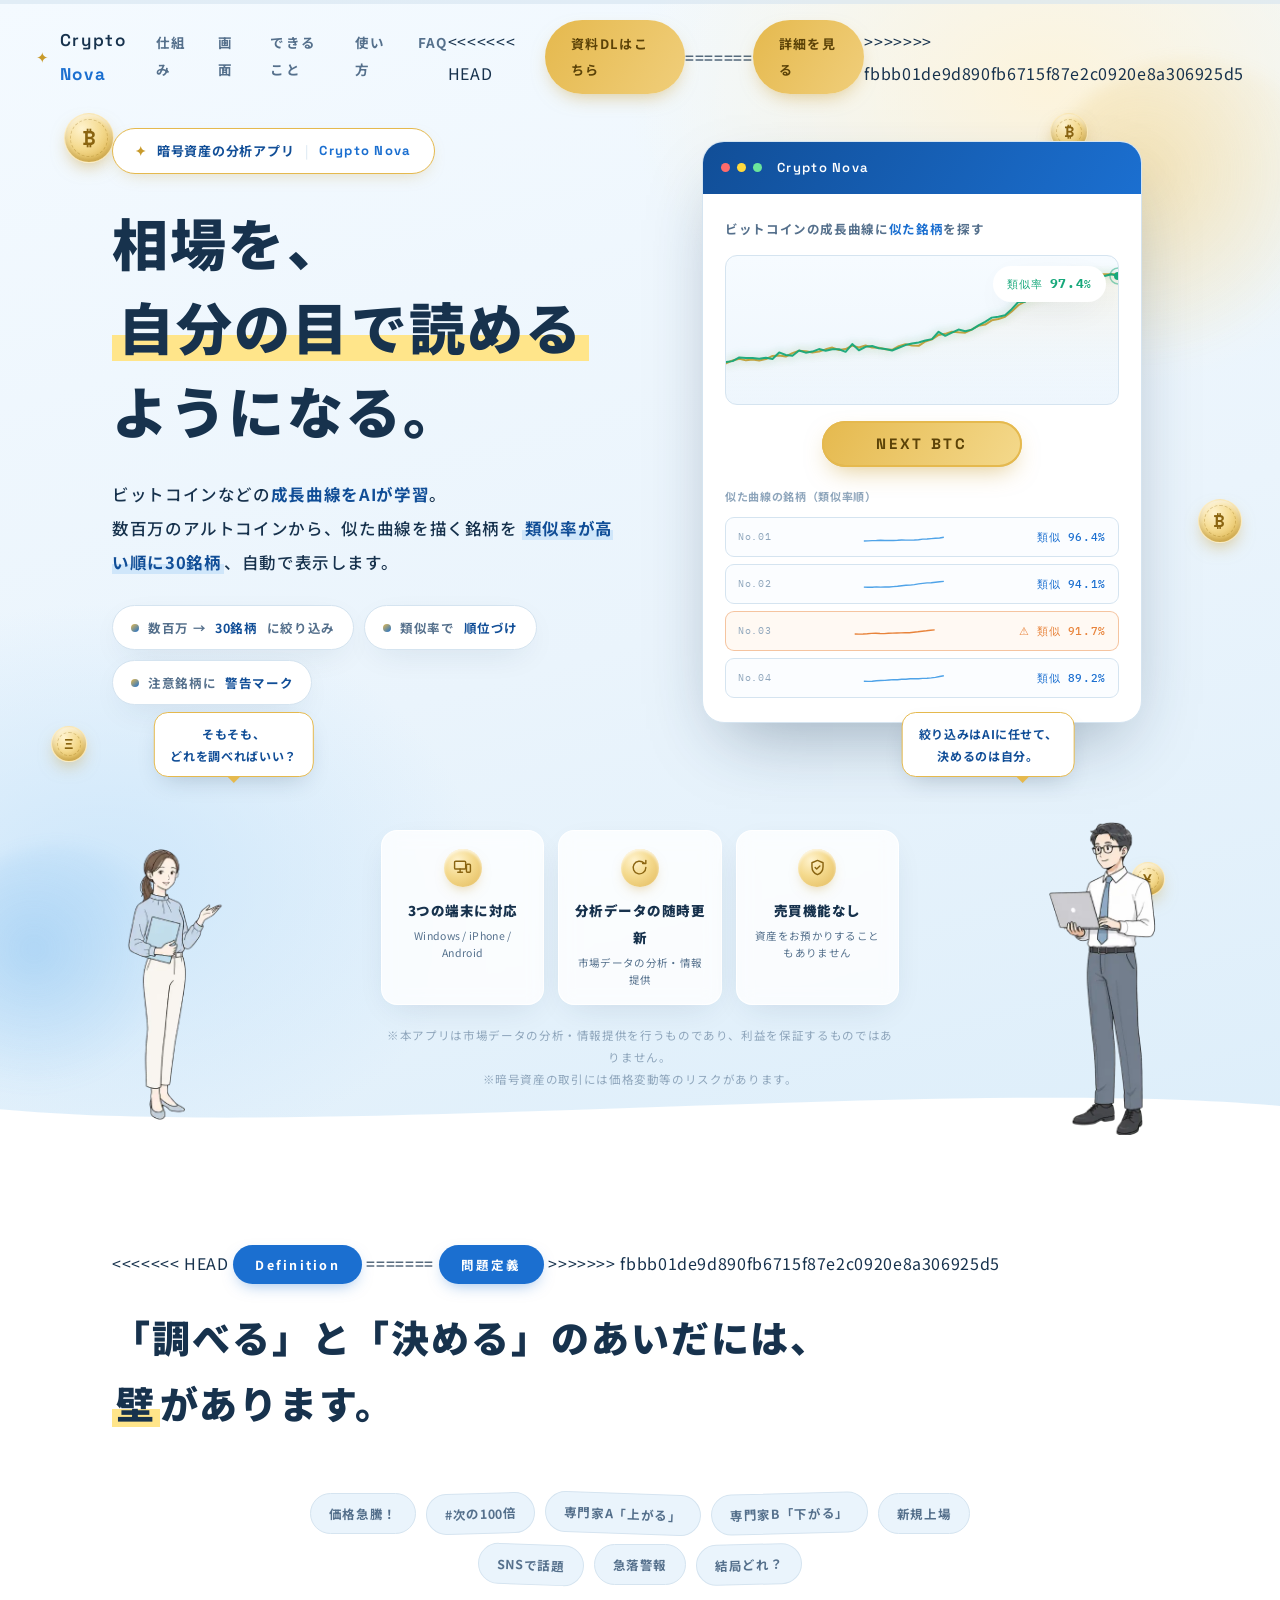
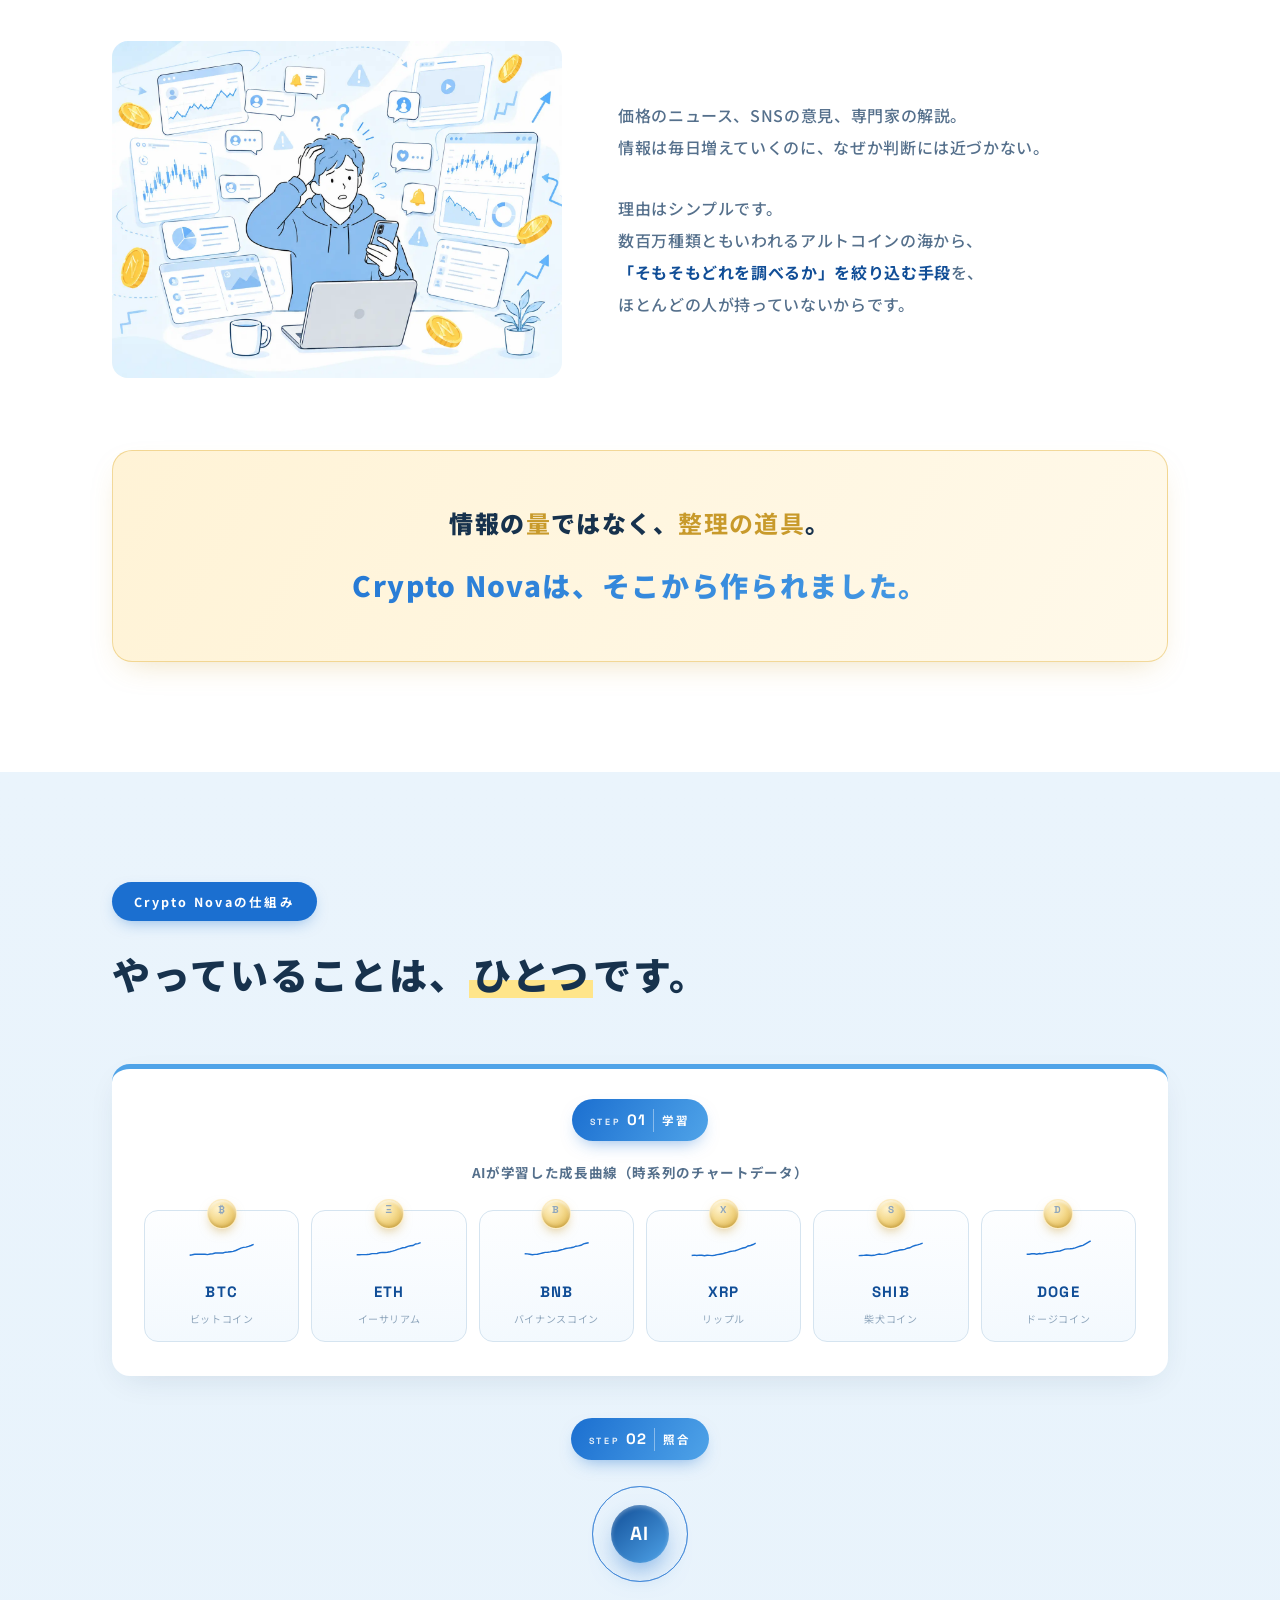
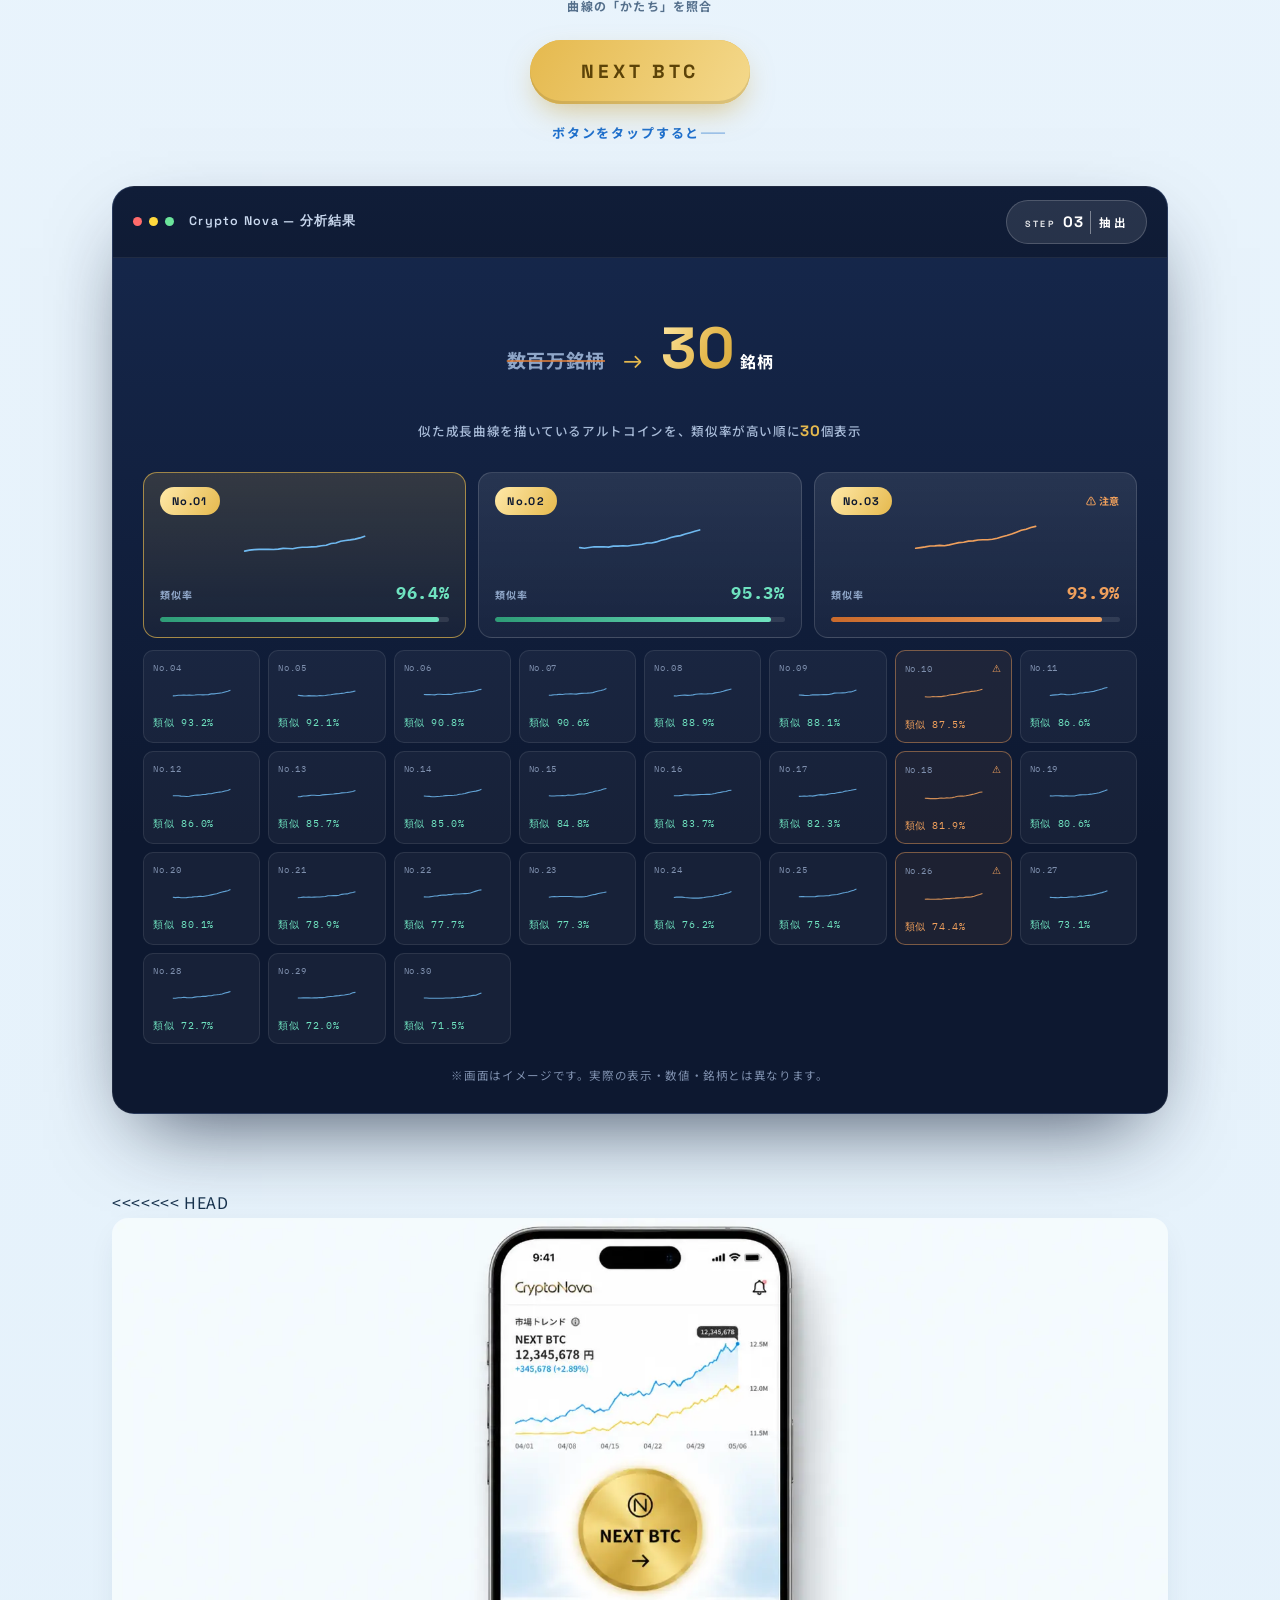
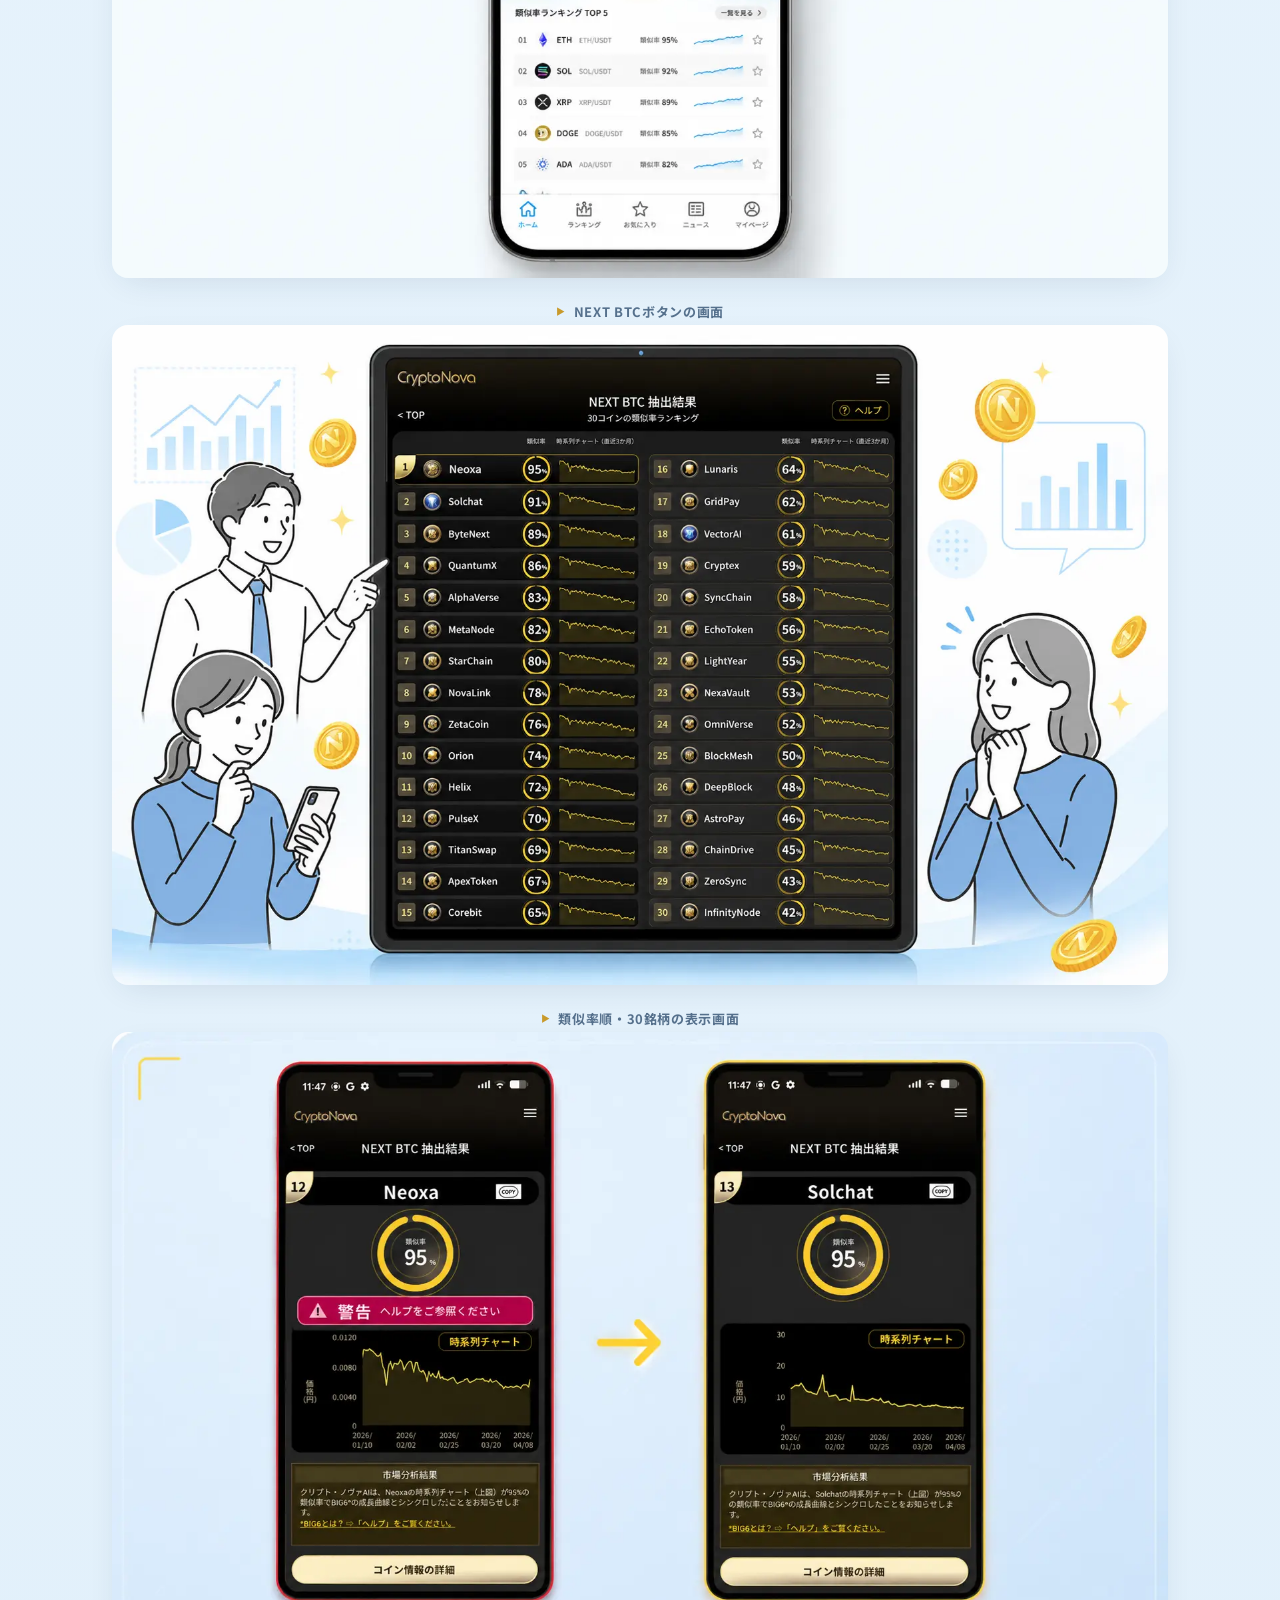
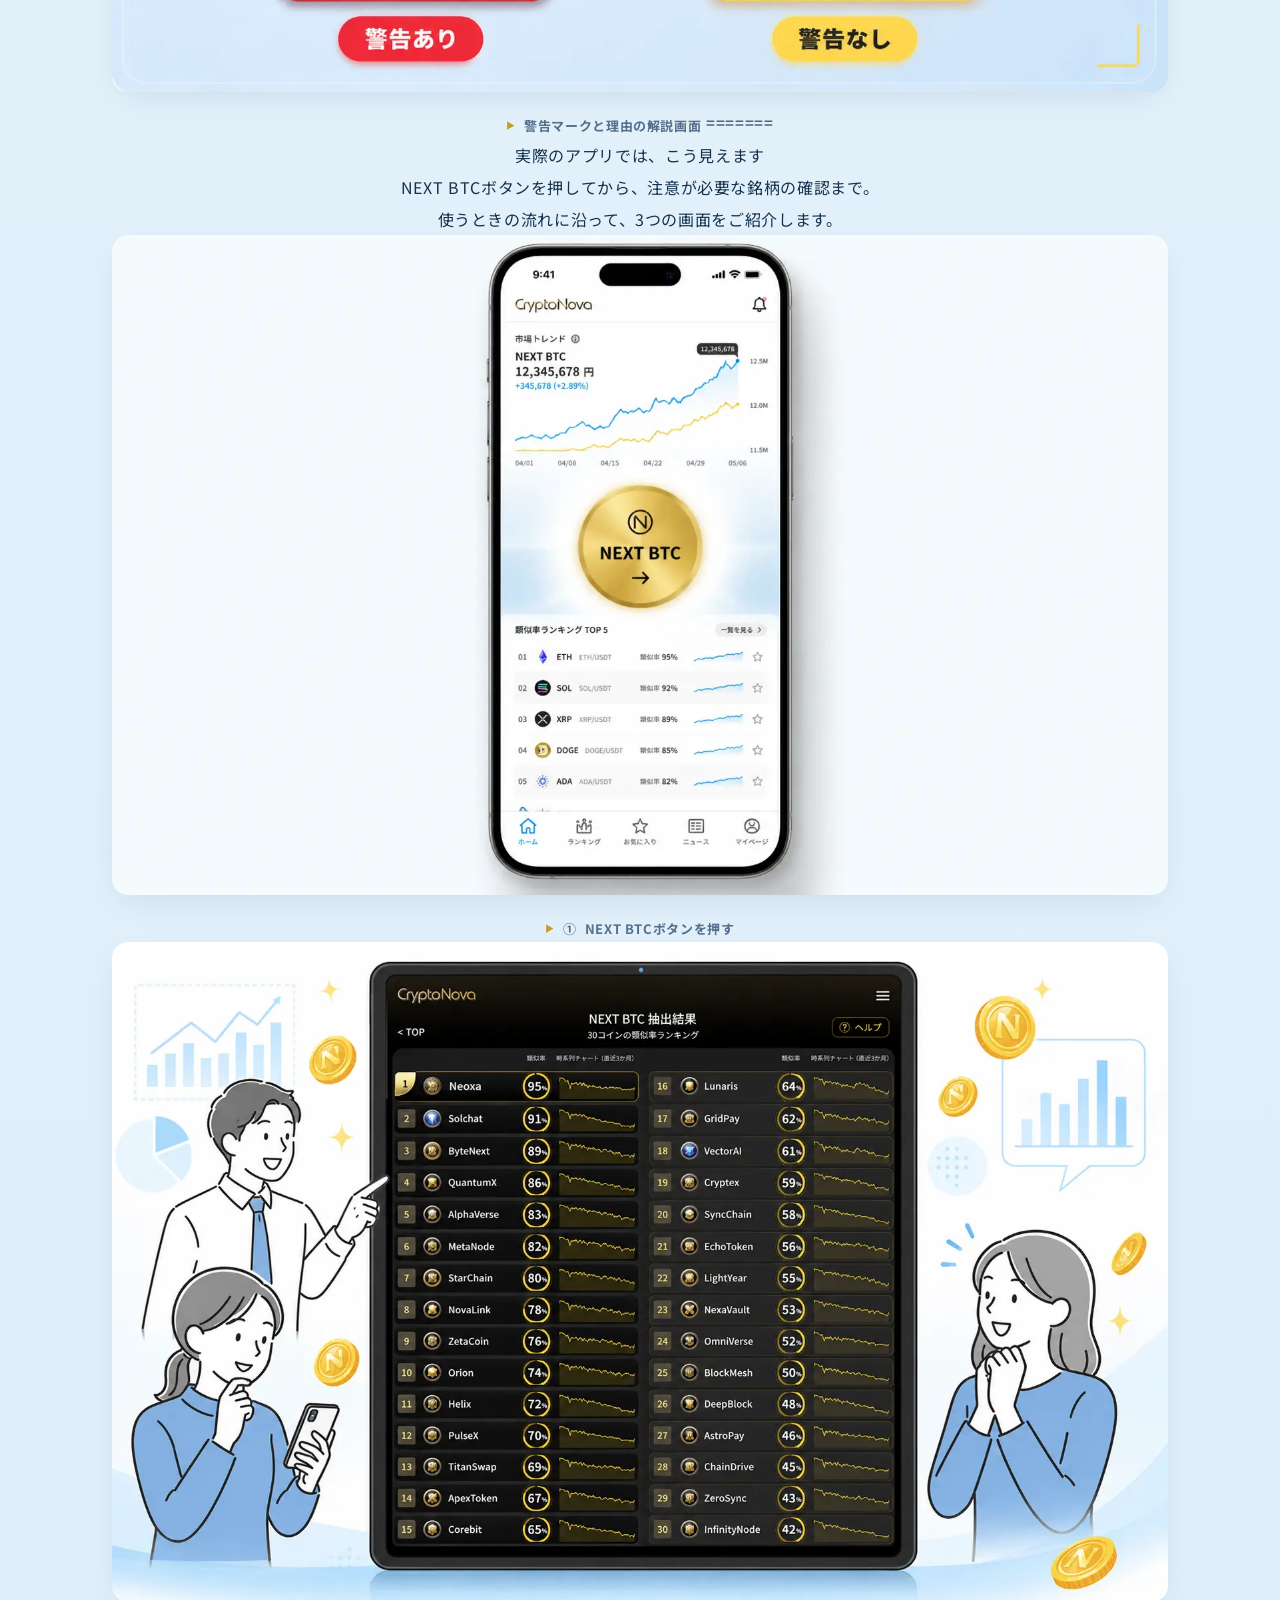
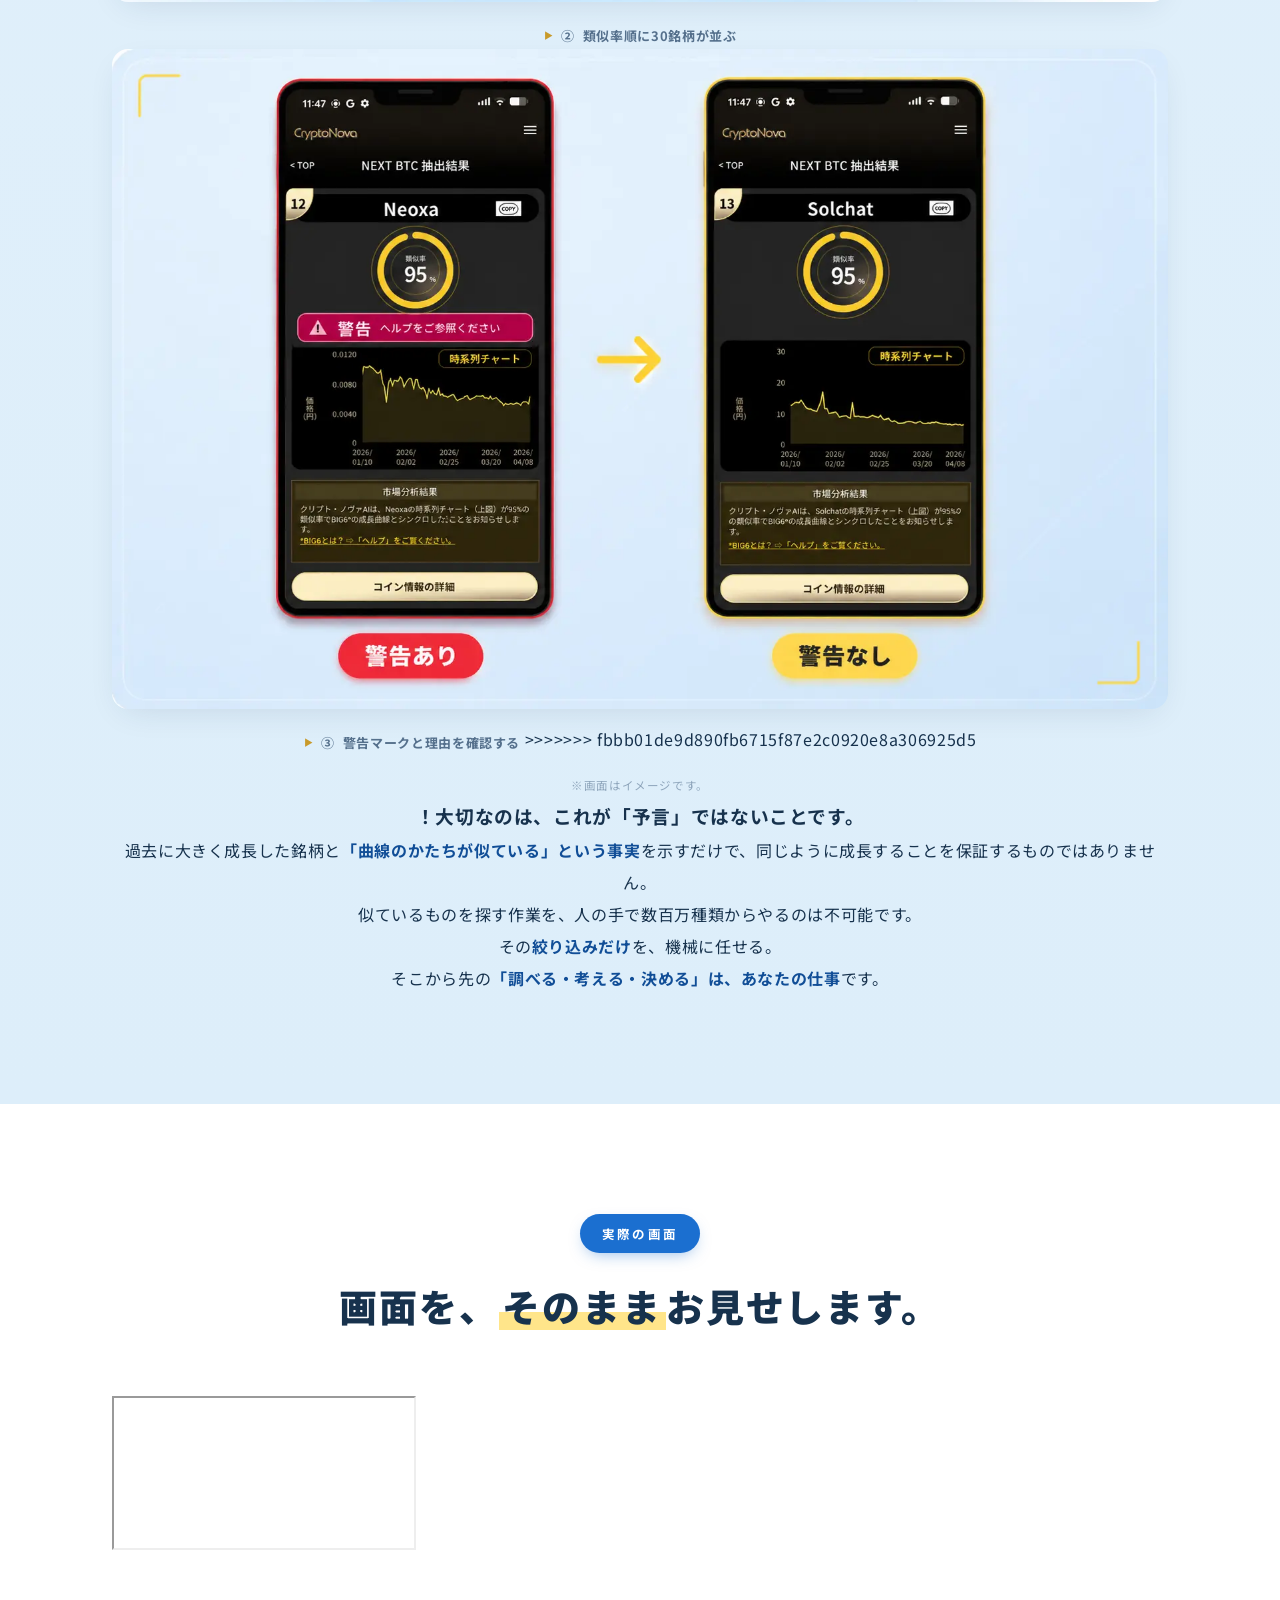
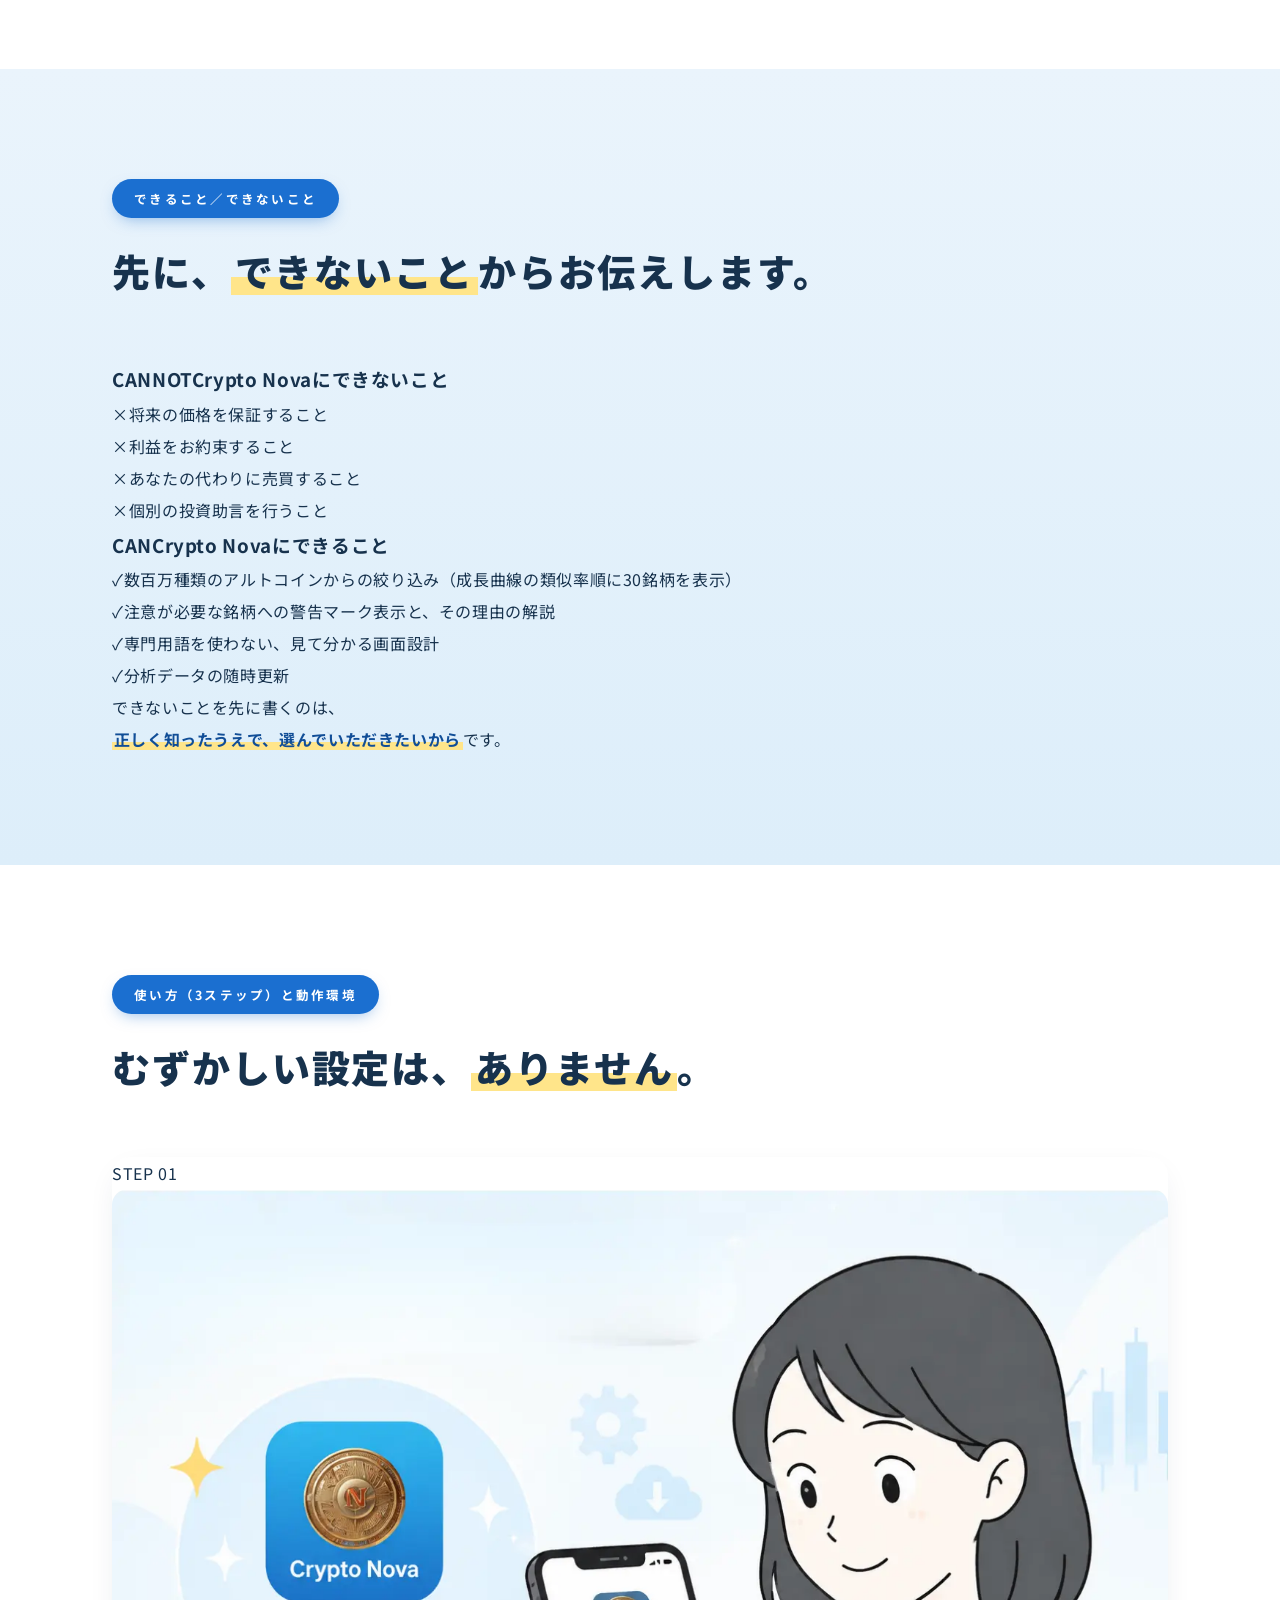
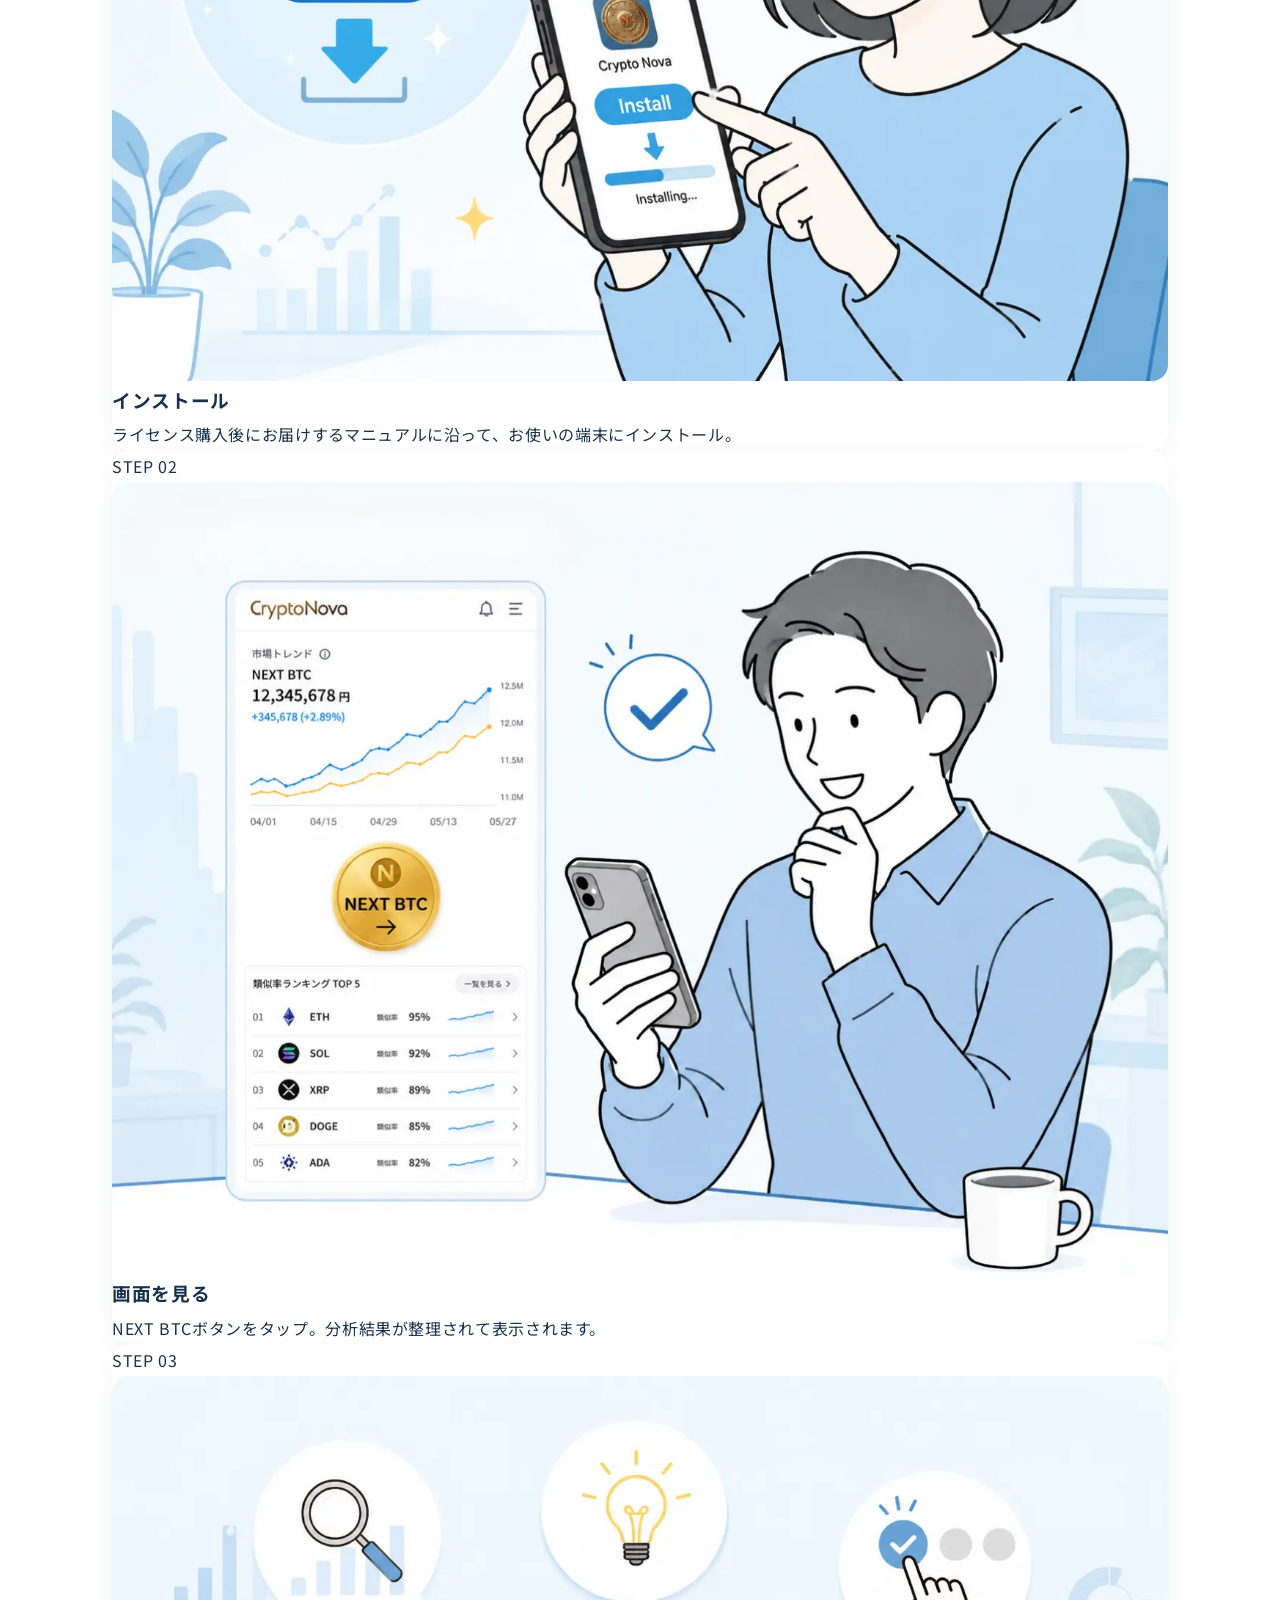
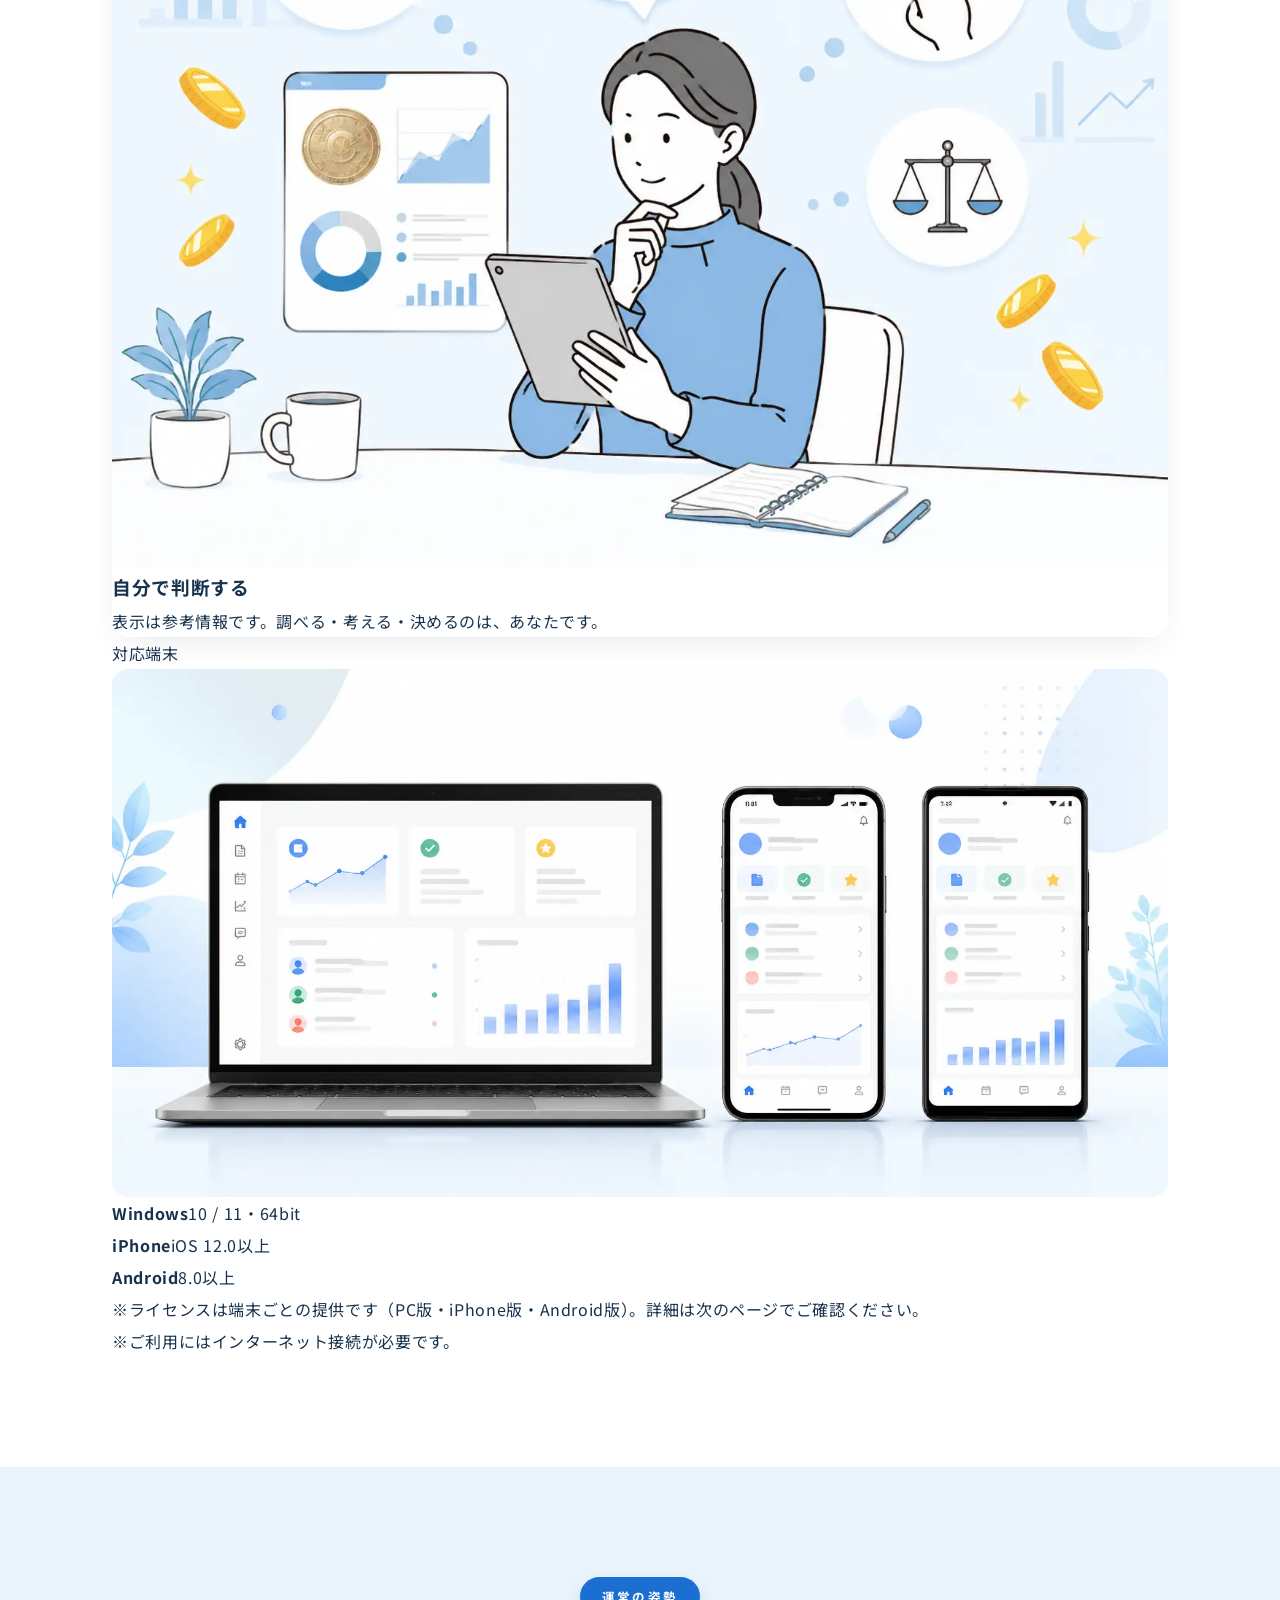
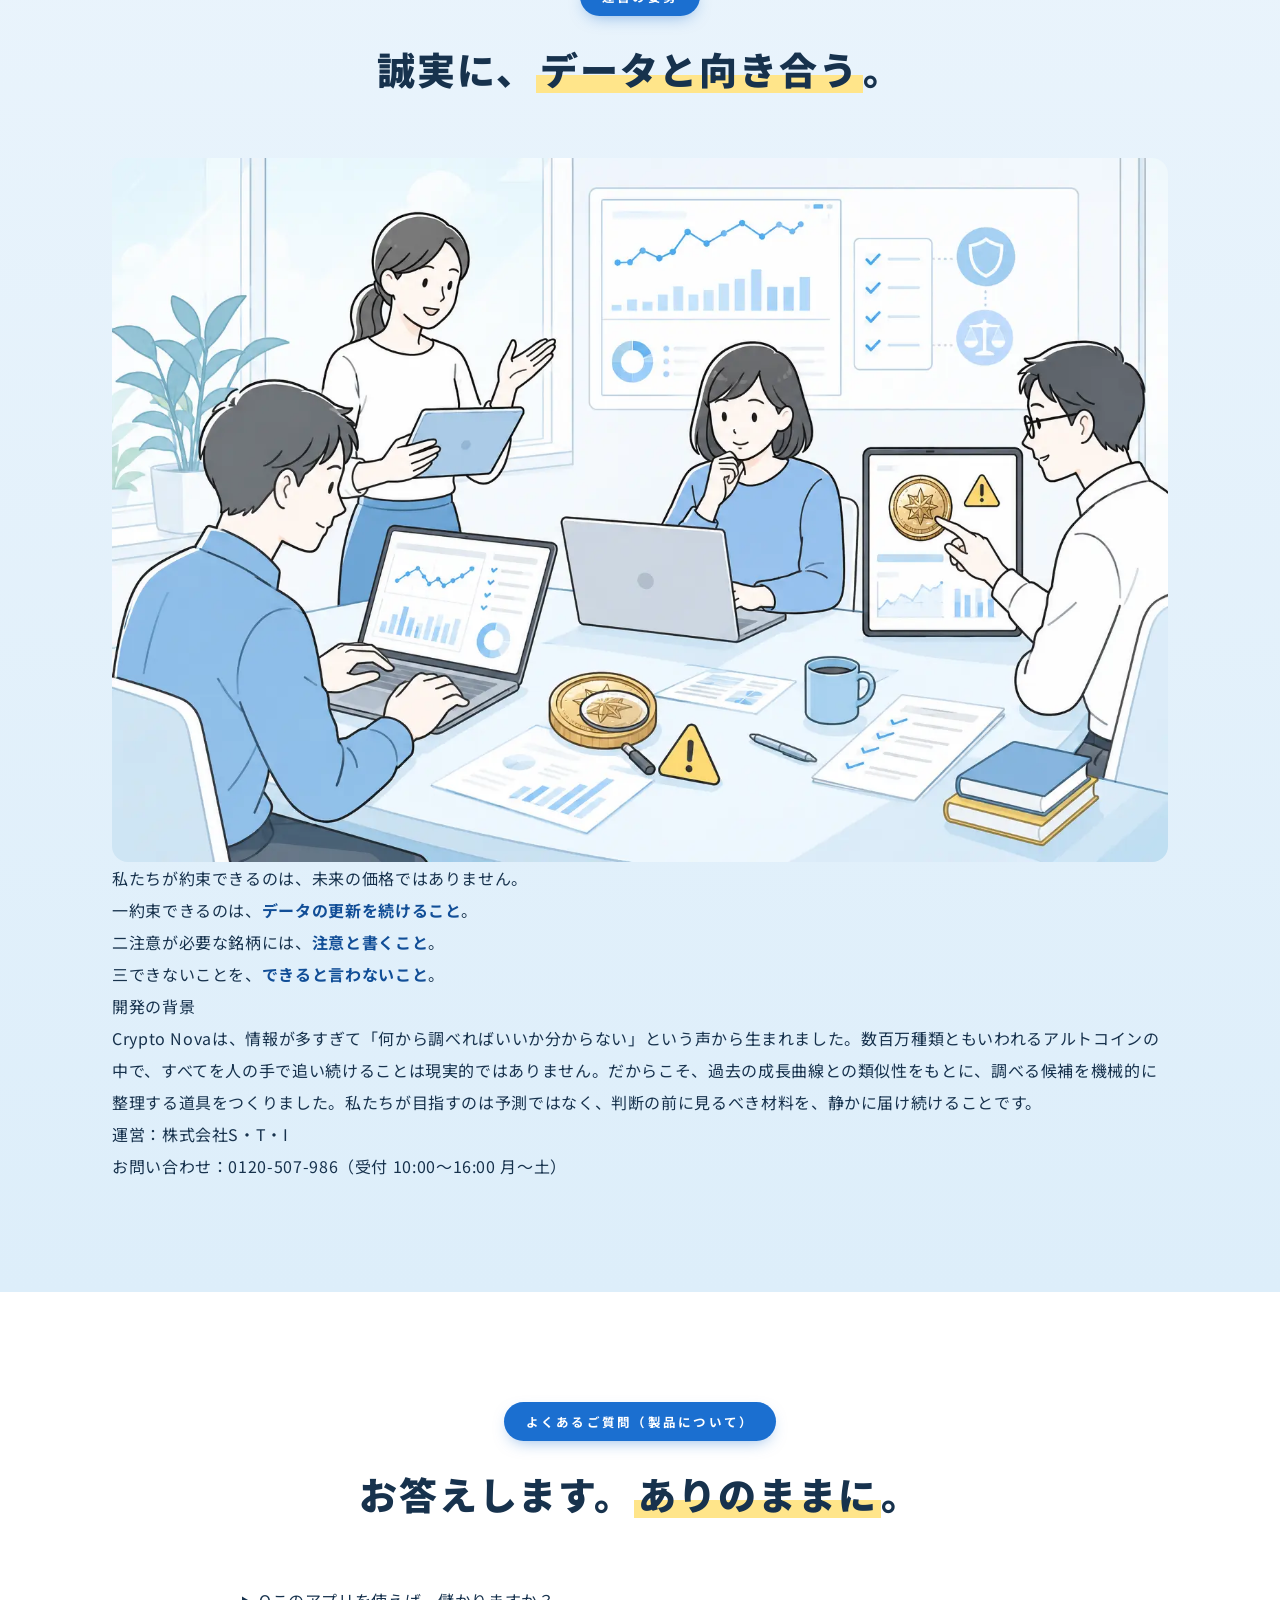
==== commit 4f29b3ae: "merge conflict resolved" ====
--- a/index.html
+++ b/index.html
@@ -29,7 +29,11 @@
     <a href="#howto">使い方</a>
     <a href="#faq">FAQ</a>
   </div>
+<<<<<<< HEAD
   <a class="nav-cta" href="#final-cta">資料DLはこちら</a>
+=======
+  <a class="nav-cta" href="#final-cta">詳細を見る</a>
+>>>>>>> fbbb01de9d890fb6715f87e2c0920e8a306925d5
 </nav>
 
 <main id="top">
@@ -148,7 +152,11 @@
 <section class="problem section bg-white" id="problem">
   <div class="container">
     <header class="sec-head reveal">
+<<<<<<< HEAD
       <p class="sec-badge">Definition</p>
+=======
+      <p class="sec-badge">問題定義</p>
+>>>>>>> fbbb01de9d890fb6715f87e2c0920e8a306925d5
       <h2 class="sec-title">「調べる」と「決める」のあいだには、<br class="pc"><span class="mk">壁</span>があります。</h2>
     </header>
 
@@ -242,6 +250,7 @@
     </div>
 
     <!-- アプリ画面イメージ -->
+<<<<<<< HEAD
     <div class="mech-screens">
       <figure class="mech-screen reveal">
         <figure class="ph" data-src="app-ui-next.webp" data-size="1280×800" data-alt="NEXT BTCボタンの画面イメージ" style="aspect-ratio:16/10"></figure>
@@ -254,6 +263,24 @@
       <figure class="mech-screen reveal">
         <figure class="ph" data-src="app-ui-warning.webp" data-size="1280×800" data-alt="警告マークと理由の解説画面イメージ" style="aspect-ratio:16/10"></figure>
         <figcaption>警告マークと理由の解説画面</figcaption>
+=======
+    <header class="screens-head reveal">
+      <p class="screens-title">実際のアプリでは、こう見えます</p>
+      <p class="screens-lead">NEXT BTCボタンを押してから、注意が必要な銘柄の確認まで。<br class="pc">使うときの流れに沿って、3つの画面をご紹介します。</p>
+    </header>
+    <div class="mech-screens">
+      <figure class="mech-screen reveal">
+        <figure class="ph" data-src="app-ui-next.webp" data-size="1280×800" data-alt="NEXT BTCボタンの画面イメージ" style="aspect-ratio:16/10"></figure>
+        <figcaption><b>①</b>NEXT BTCボタンを押す</figcaption>
+      </figure>
+      <figure class="mech-screen reveal">
+        <figure class="ph" data-src="app-ui-list.webp" data-size="1280×800" data-alt="類似率順に30銘柄が並ぶ画面イメージ" style="aspect-ratio:16/10"></figure>
+        <figcaption><b>②</b>類似率順に30銘柄が並ぶ</figcaption>
+      </figure>
+      <figure class="mech-screen reveal">
+        <figure class="ph" data-src="app-ui-warning.webp" data-size="1280×800" data-alt="警告マークと理由の解説画面イメージ" style="aspect-ratio:16/10"></figure>
+        <figcaption><b>③</b>警告マークと理由を確認する</figcaption>
+>>>>>>> fbbb01de9d890fb6715f87e2c0920e8a306925d5
       </figure>
     </div>
     <p class="img-note reveal">※画面はイメージです。</p>
--- a/css/style.css
+++ b/css/style.css
@@ -788,6 +788,7 @@
 .img-note.dark{ color:#7E8FAD; margin-top:20px; }
 
 /* アプリ画面イメージ 3枚 */
+<<<<<<< HEAD
 .mech-screens{
   display:grid; grid-template-columns:repeat(3,1fr); gap:22px;
   margin-top:64px;
@@ -801,6 +802,41 @@
 }
 .mech-screen figcaption::before{
   content:"▶"; font-size:9px; color:var(--gold-deep);
+=======
+.screens-head{
+  margin-top:72px; margin-bottom:30px; text-align:center;
+}
+.screens-title{
+  display:inline-flex; align-items:center; gap:16px;
+  font-size:clamp(17px,2.2vw,21px); font-weight:900; letter-spacing:.06em; color:var(--ink);
+  margin-bottom:12px;
+}
+.screens-title::before, .screens-title::after{
+  content:""; width:34px; height:2px; border-radius:2px;
+  background:linear-gradient(90deg, transparent, var(--gold));
+}
+.screens-title::after{ background:linear-gradient(90deg, var(--gold), transparent); }
+.screens-lead{
+  font-size:13.5px; font-weight:500; color:var(--ink-dim); line-height:2;
+}
+.mech-screens{
+  display:grid; grid-template-columns:repeat(3,1fr); gap:22px;
+}
+@media (max-width:800px){ .mech-screens{ grid-template-columns:1fr; max-width:480px; margin-left:auto; margin-right:auto; gap:30px; } }
+.mech-screen{ text-align:center; }
+.mech-screen .ph{ box-shadow:var(--shadow-card); margin-bottom:14px; }
+.mech-screen figcaption{
+  font-size:13.5px; font-weight:700; color:var(--ink);
+  display:inline-flex; align-items:center; gap:9px;
+}
+.mech-screen figcaption b{
+  width:26px; height:26px; border-radius:50%; flex-shrink:0;
+  display:grid; place-items:center;
+  font-family:var(--latin); font-size:13px; font-weight:700;
+  color:#5C4308;
+  background:linear-gradient(140deg, #FFE9A8, var(--gold));
+  box-shadow:0 4px 10px -4px rgba(200,154,43,.5);
+>>>>>>> fbbb01de9d890fb6715f87e2c0920e8a306925d5
 }
 
 /* 予言ではない、の宣言 */
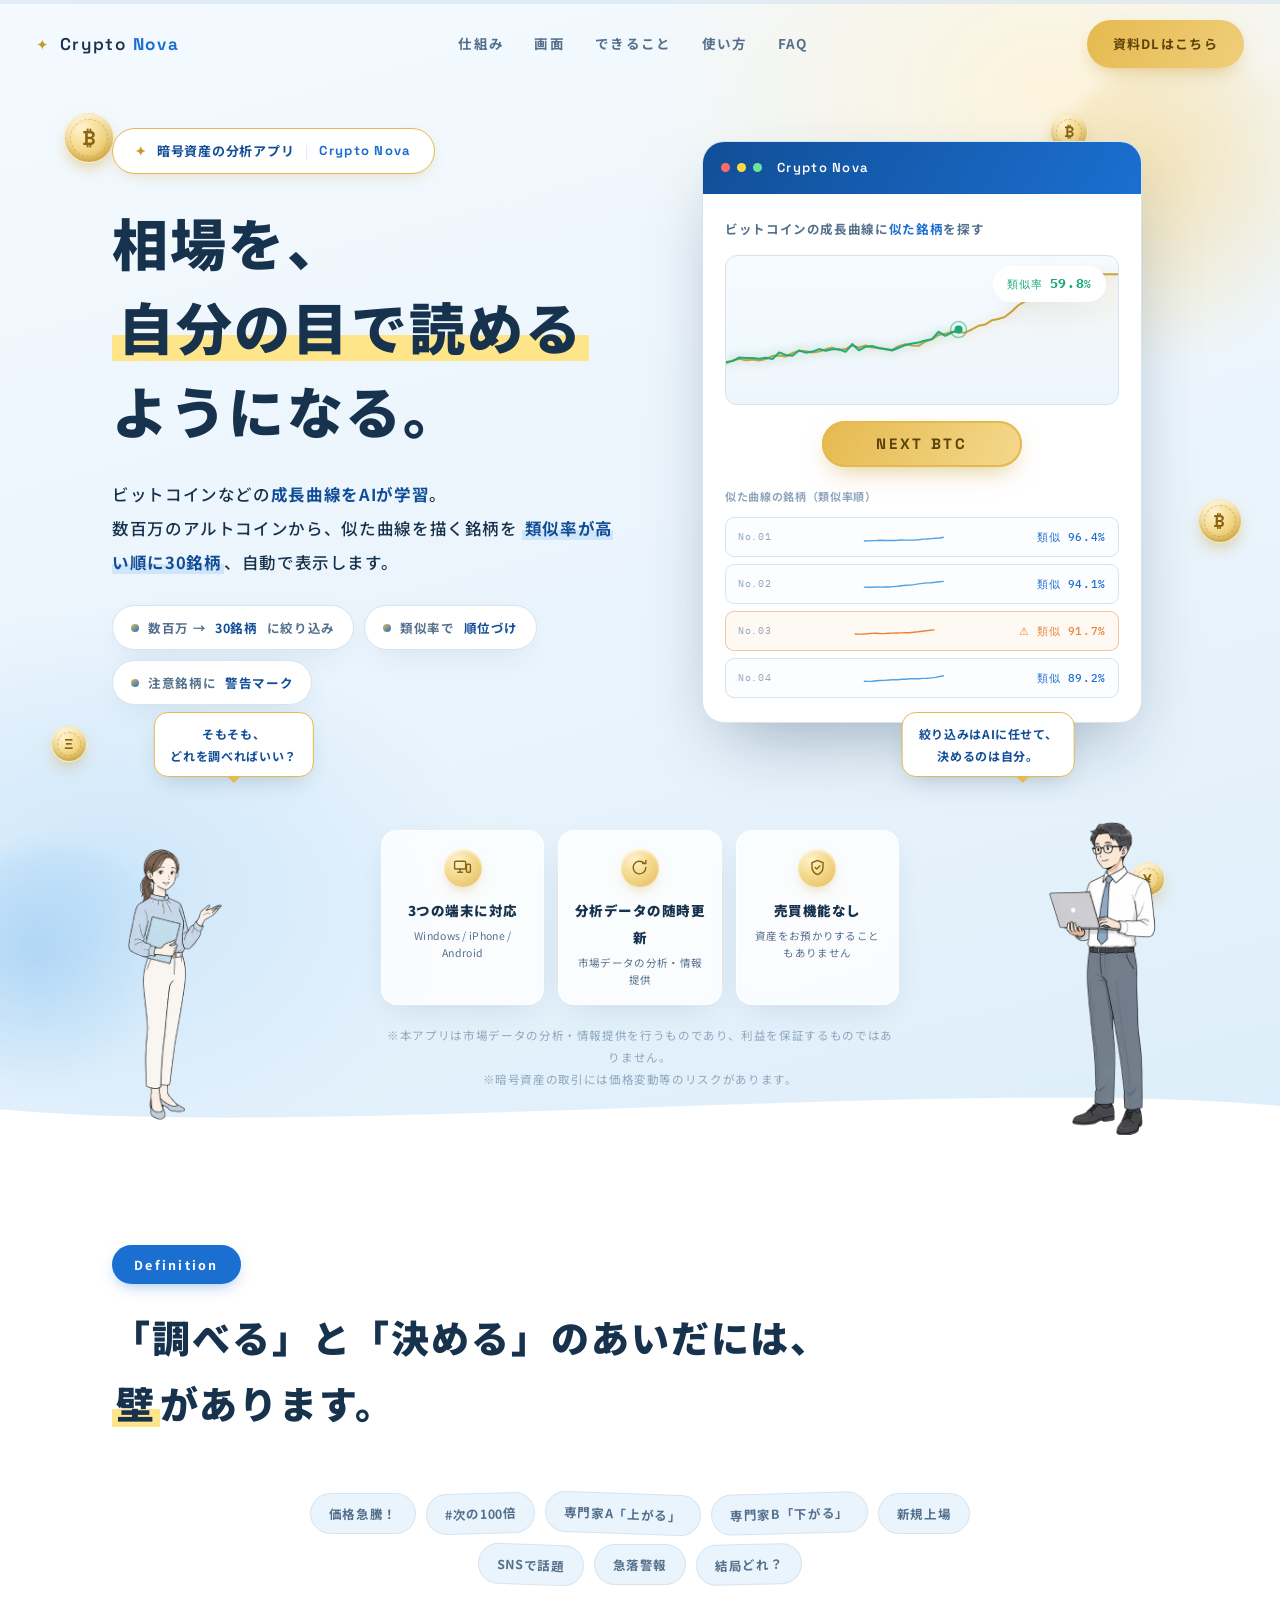
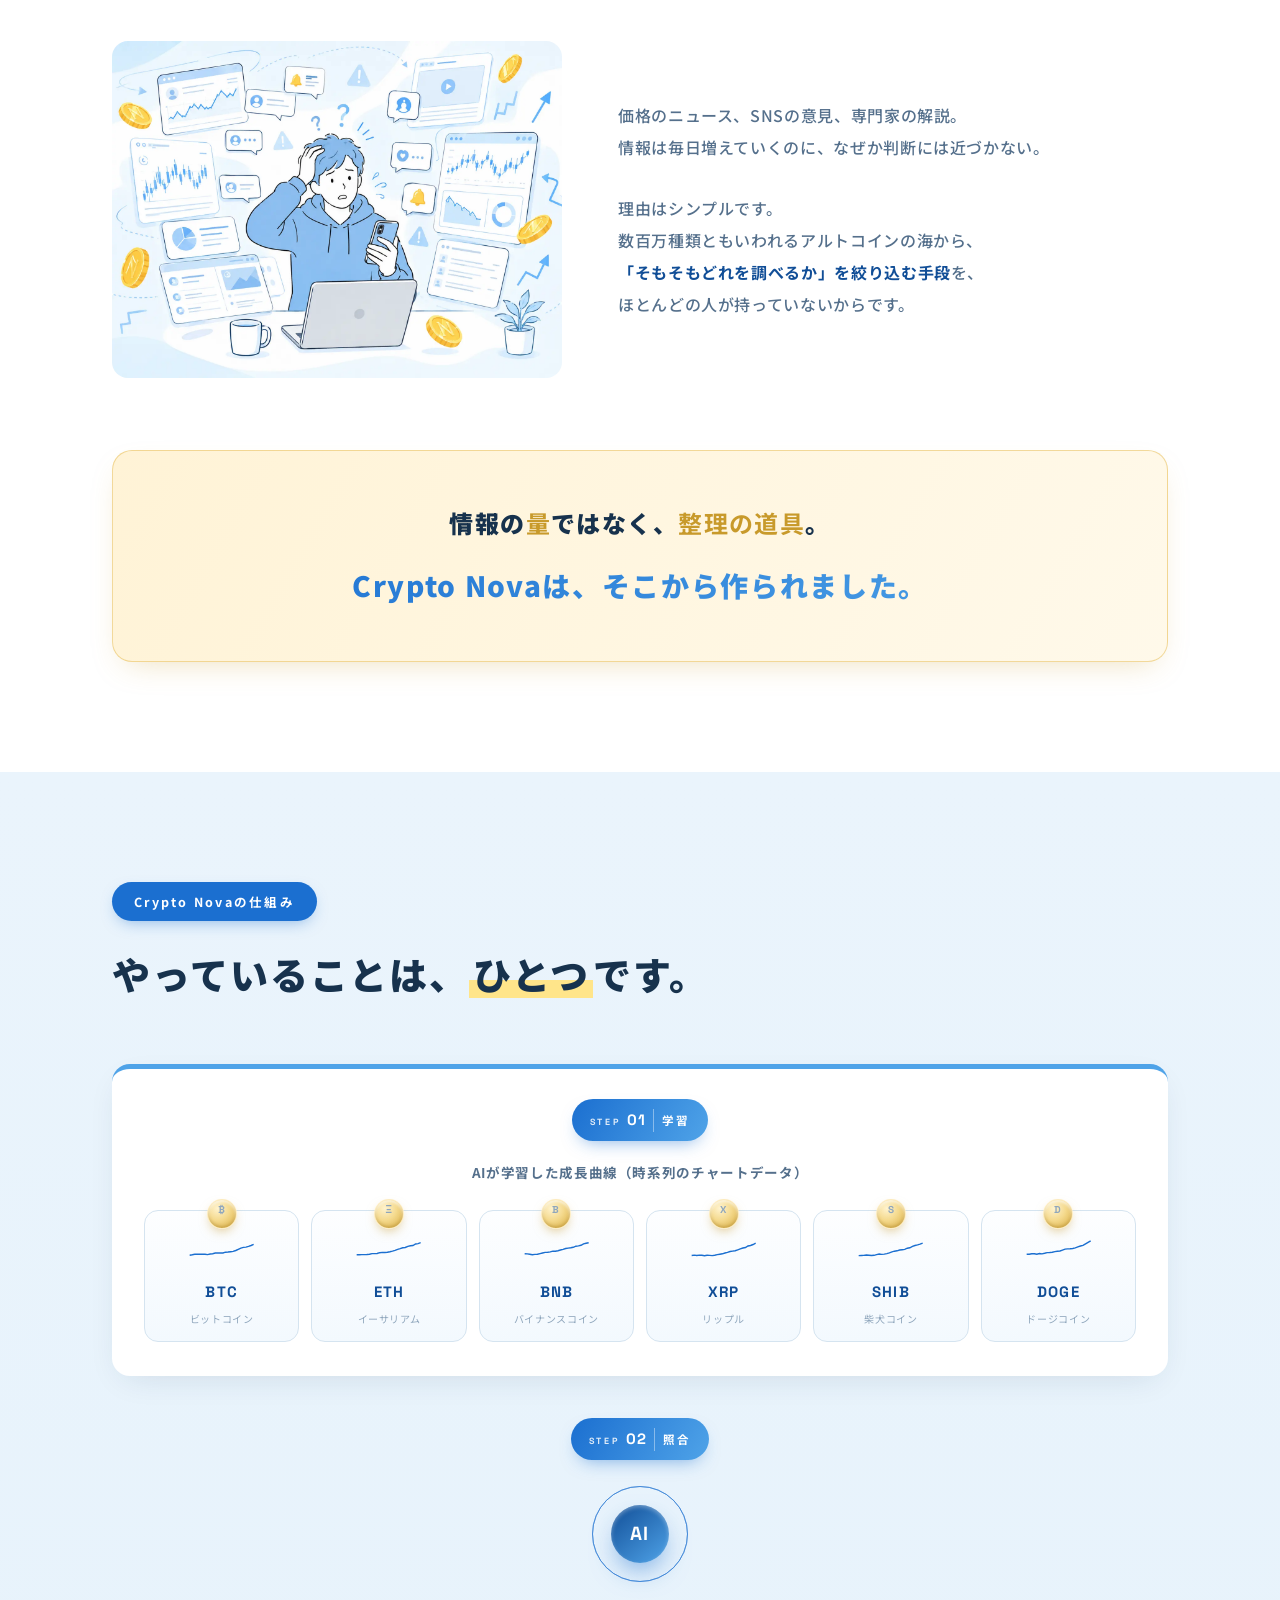
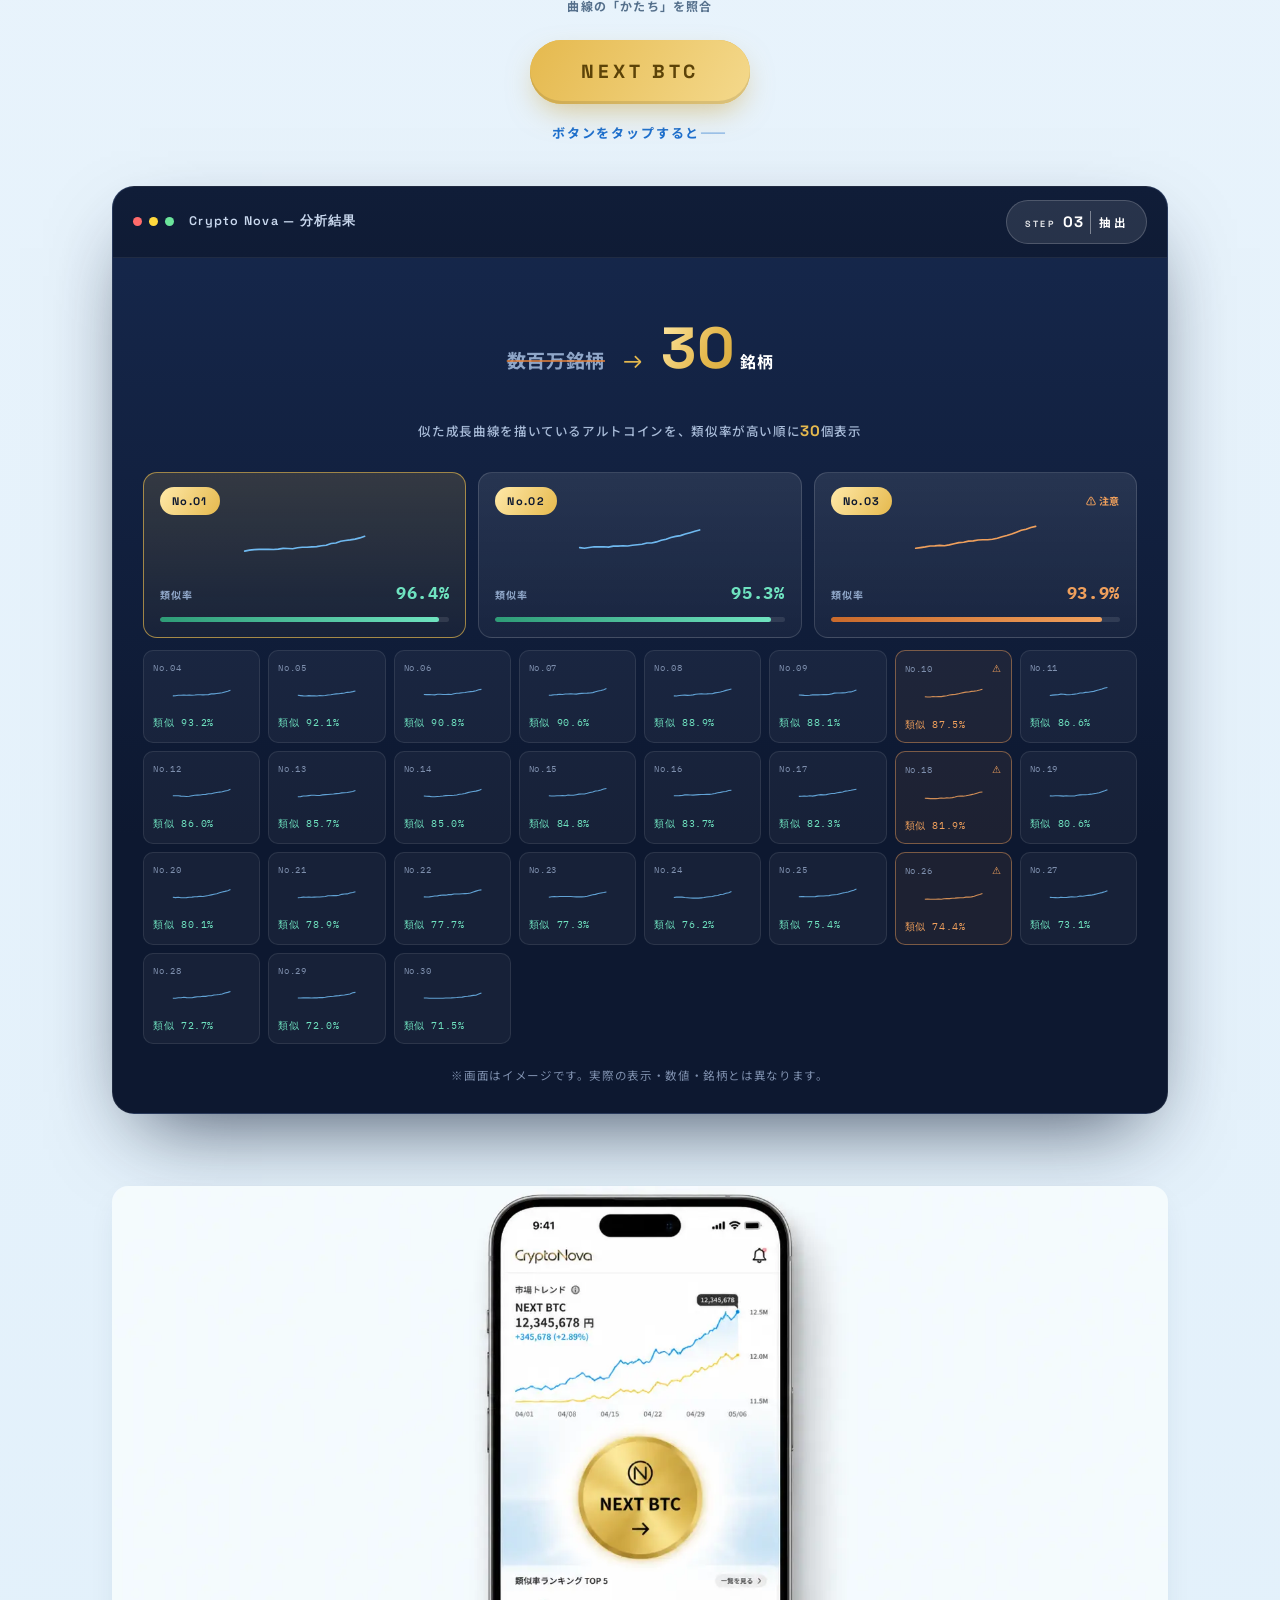
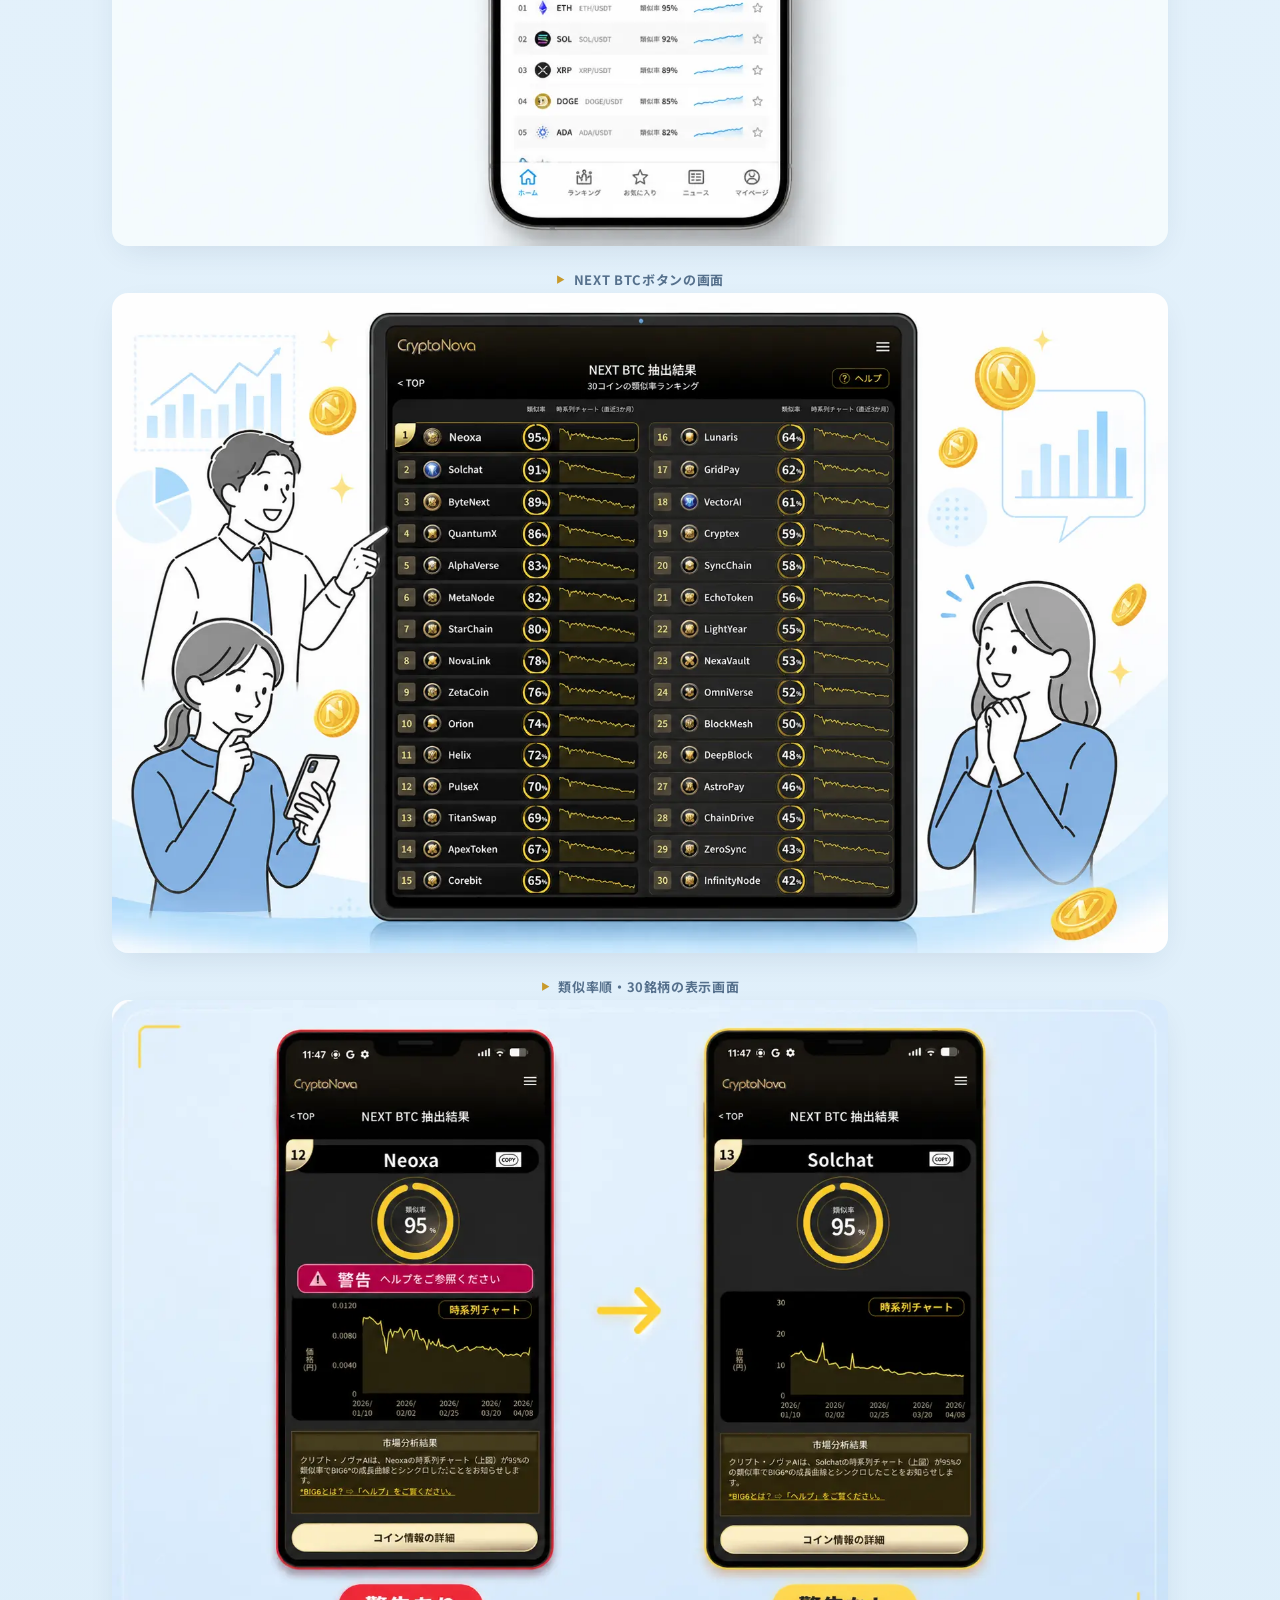
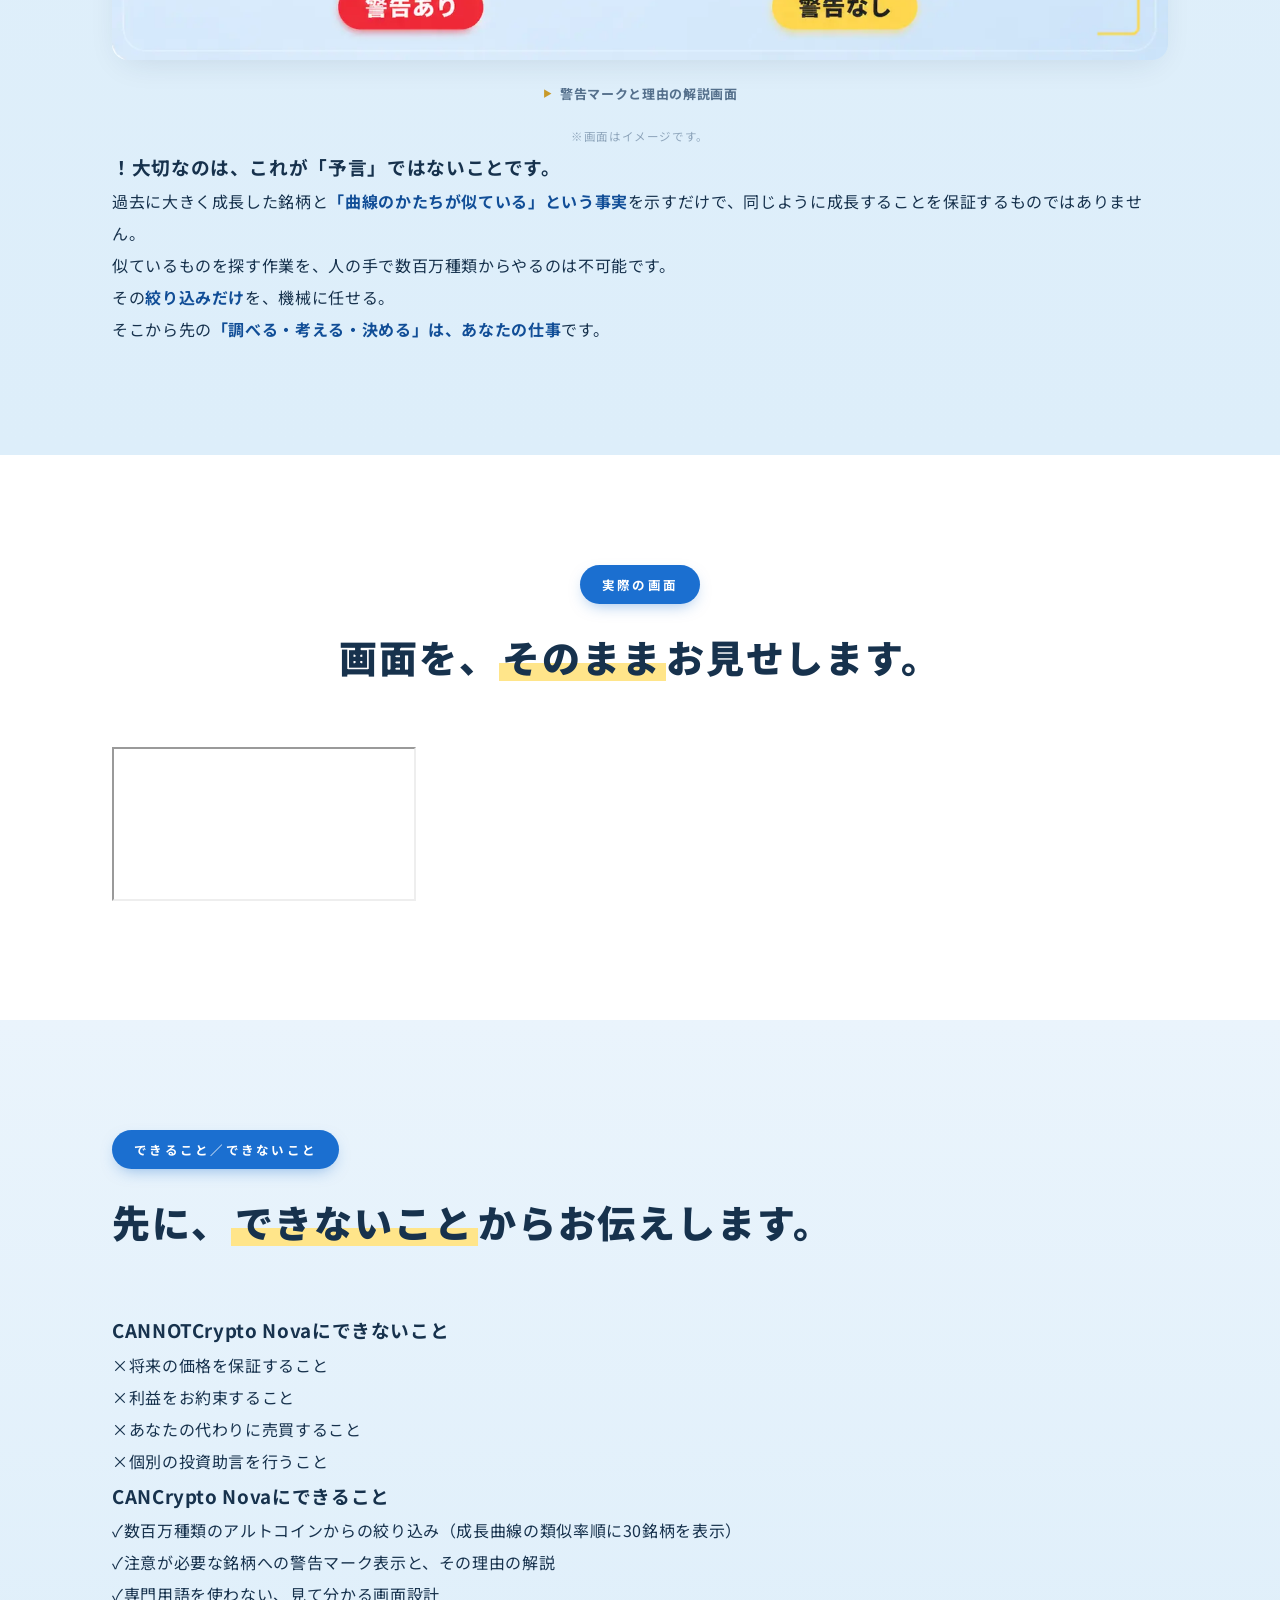
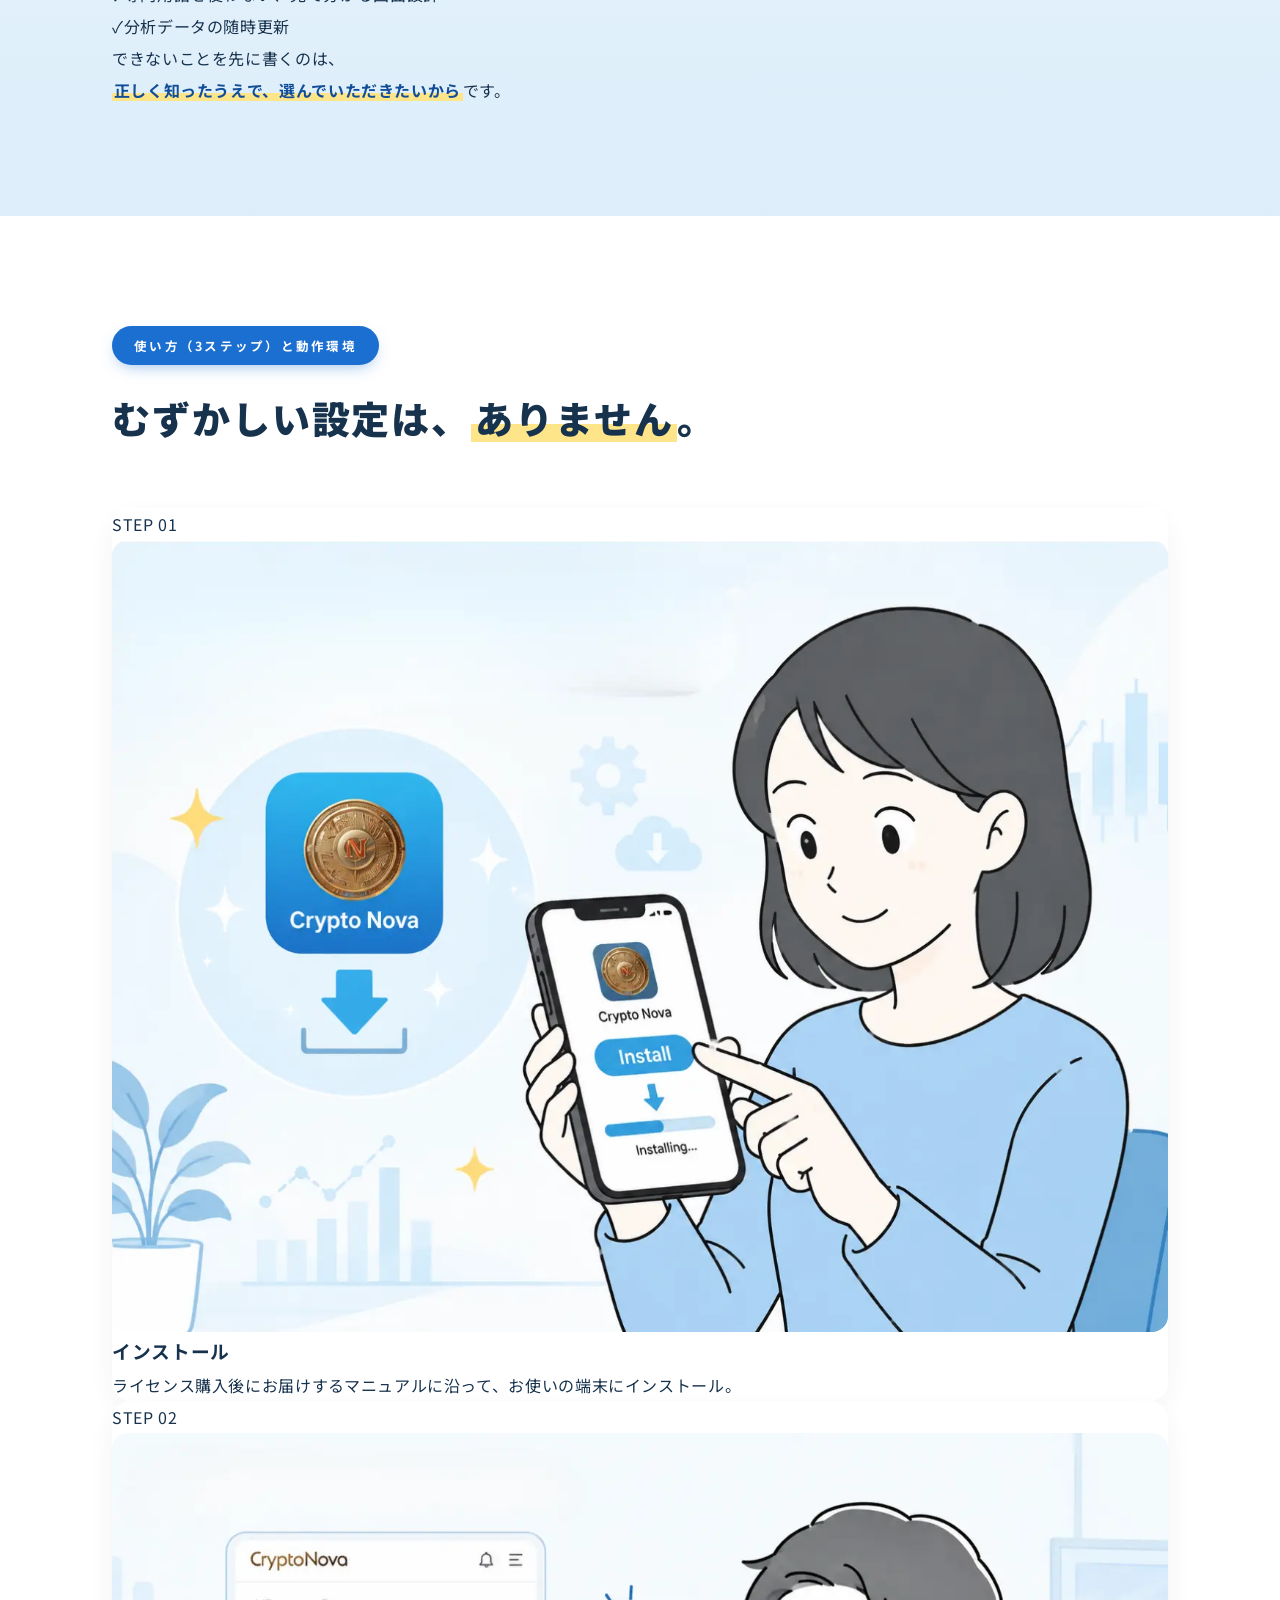
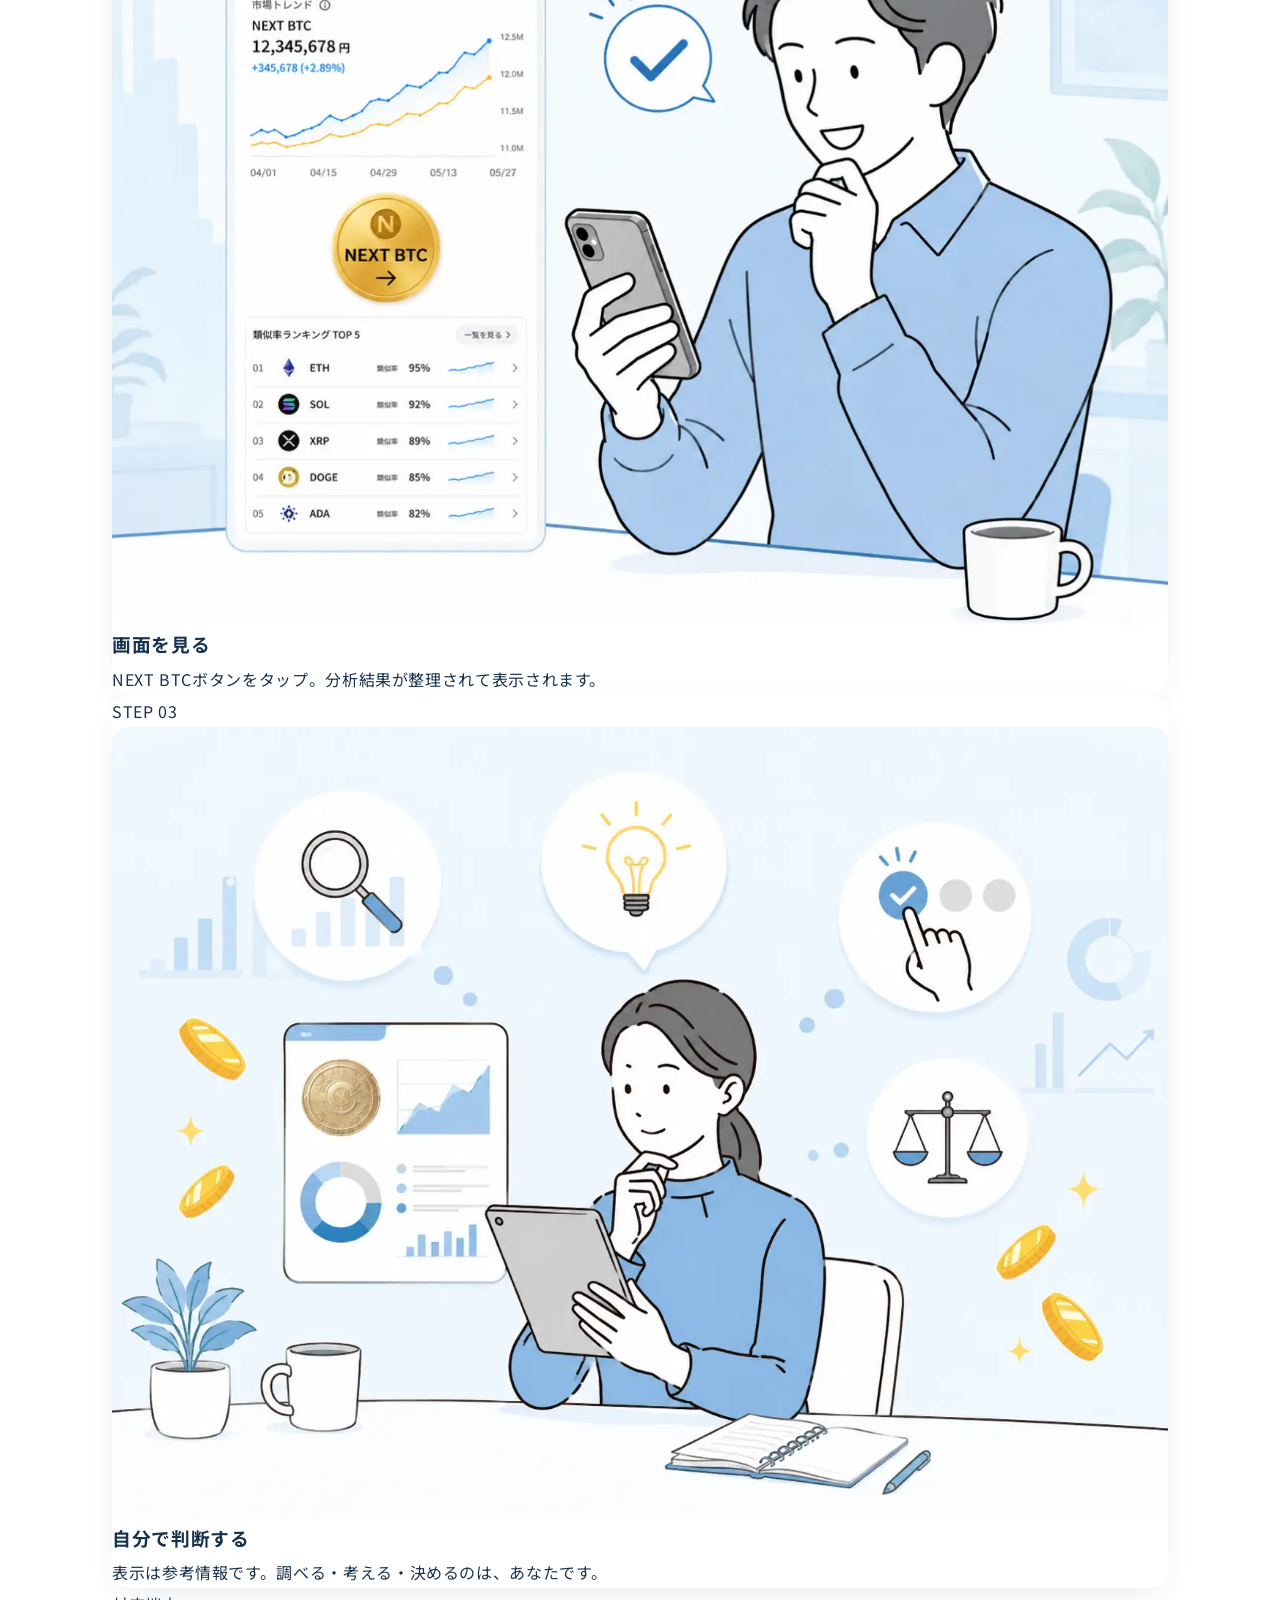
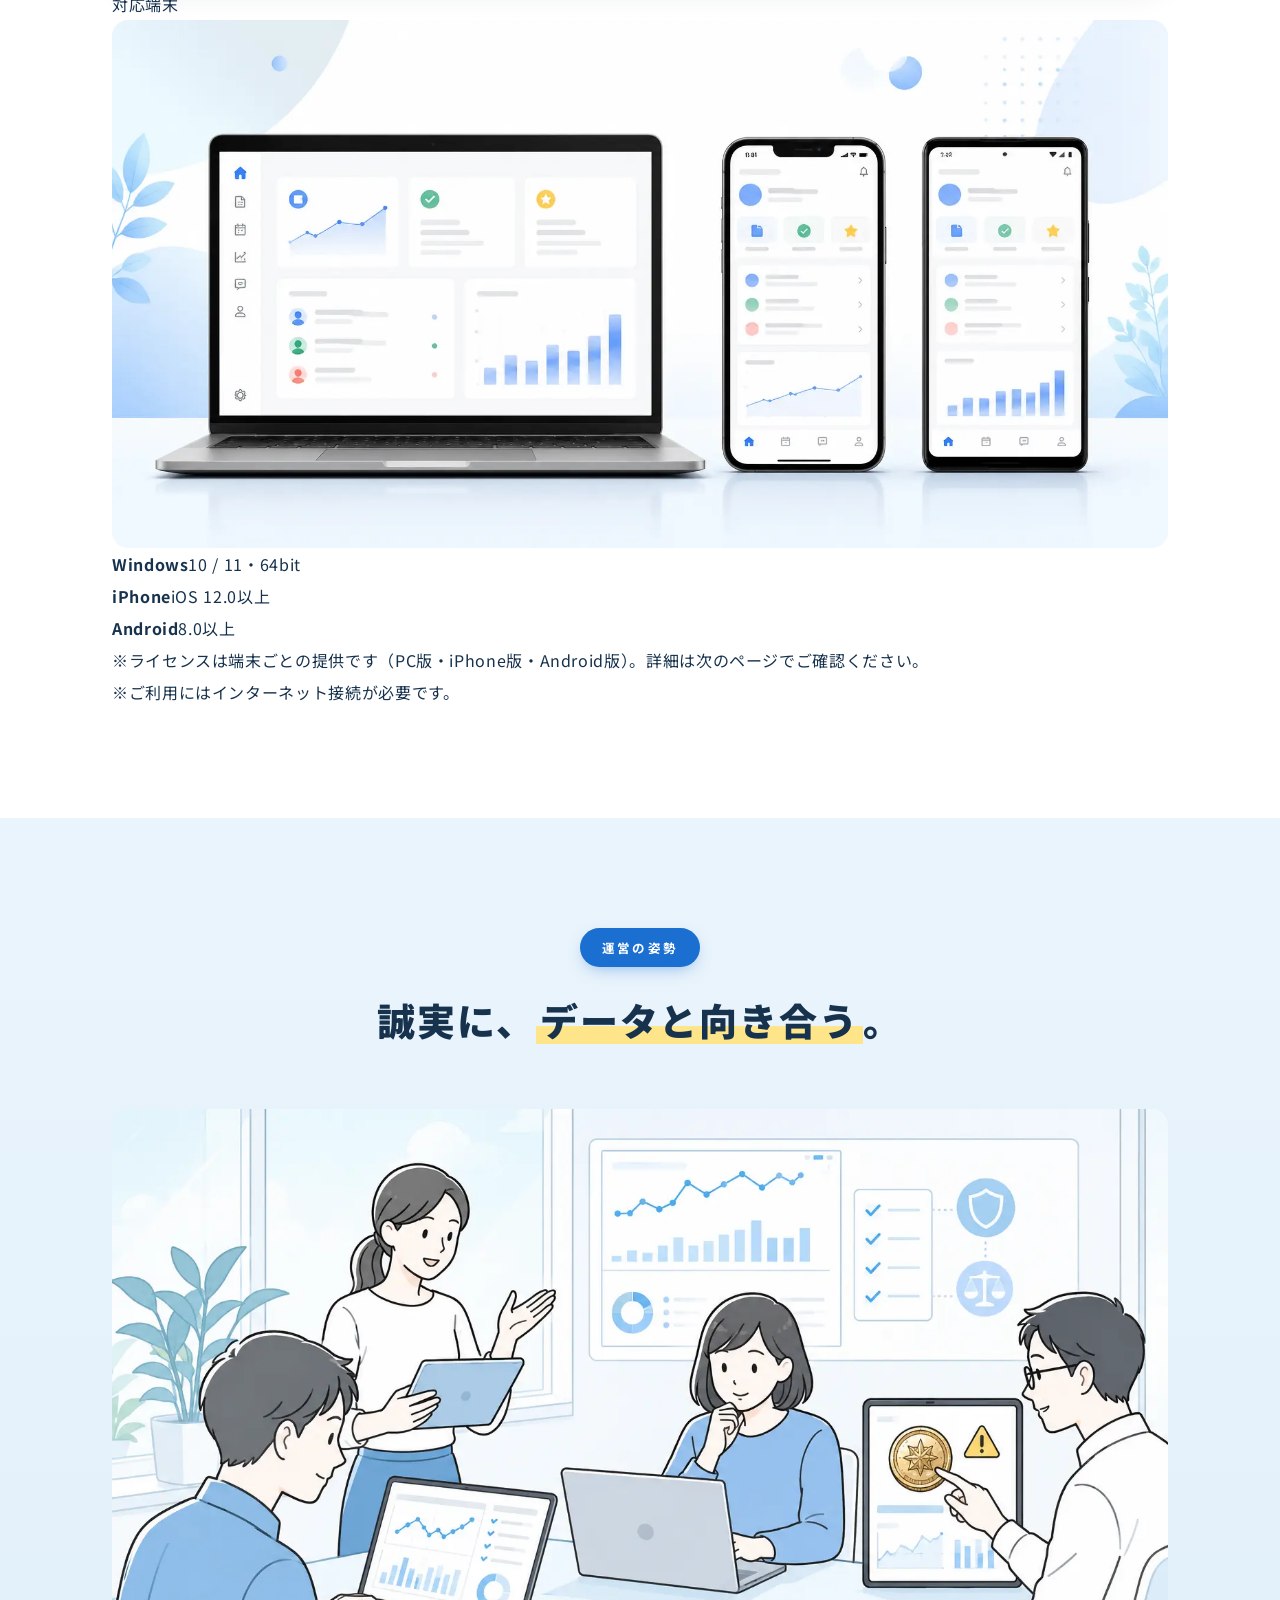
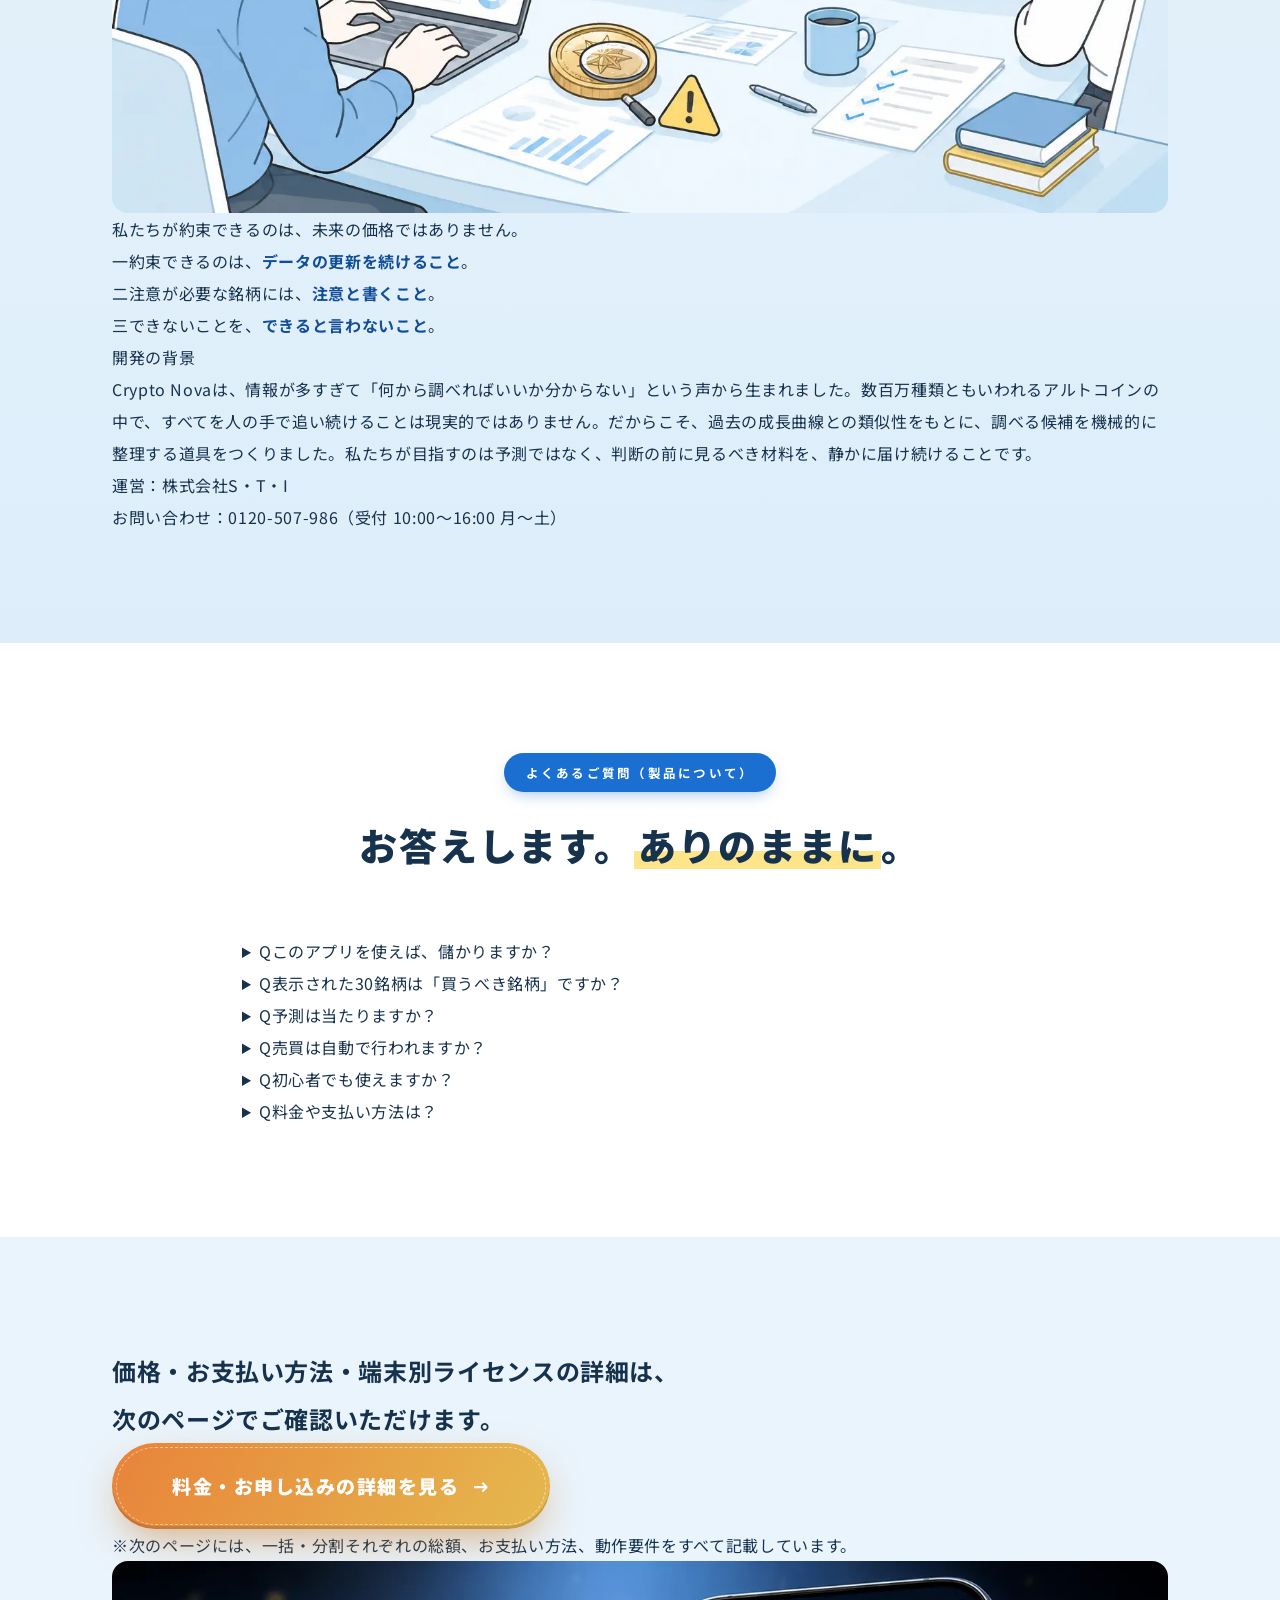
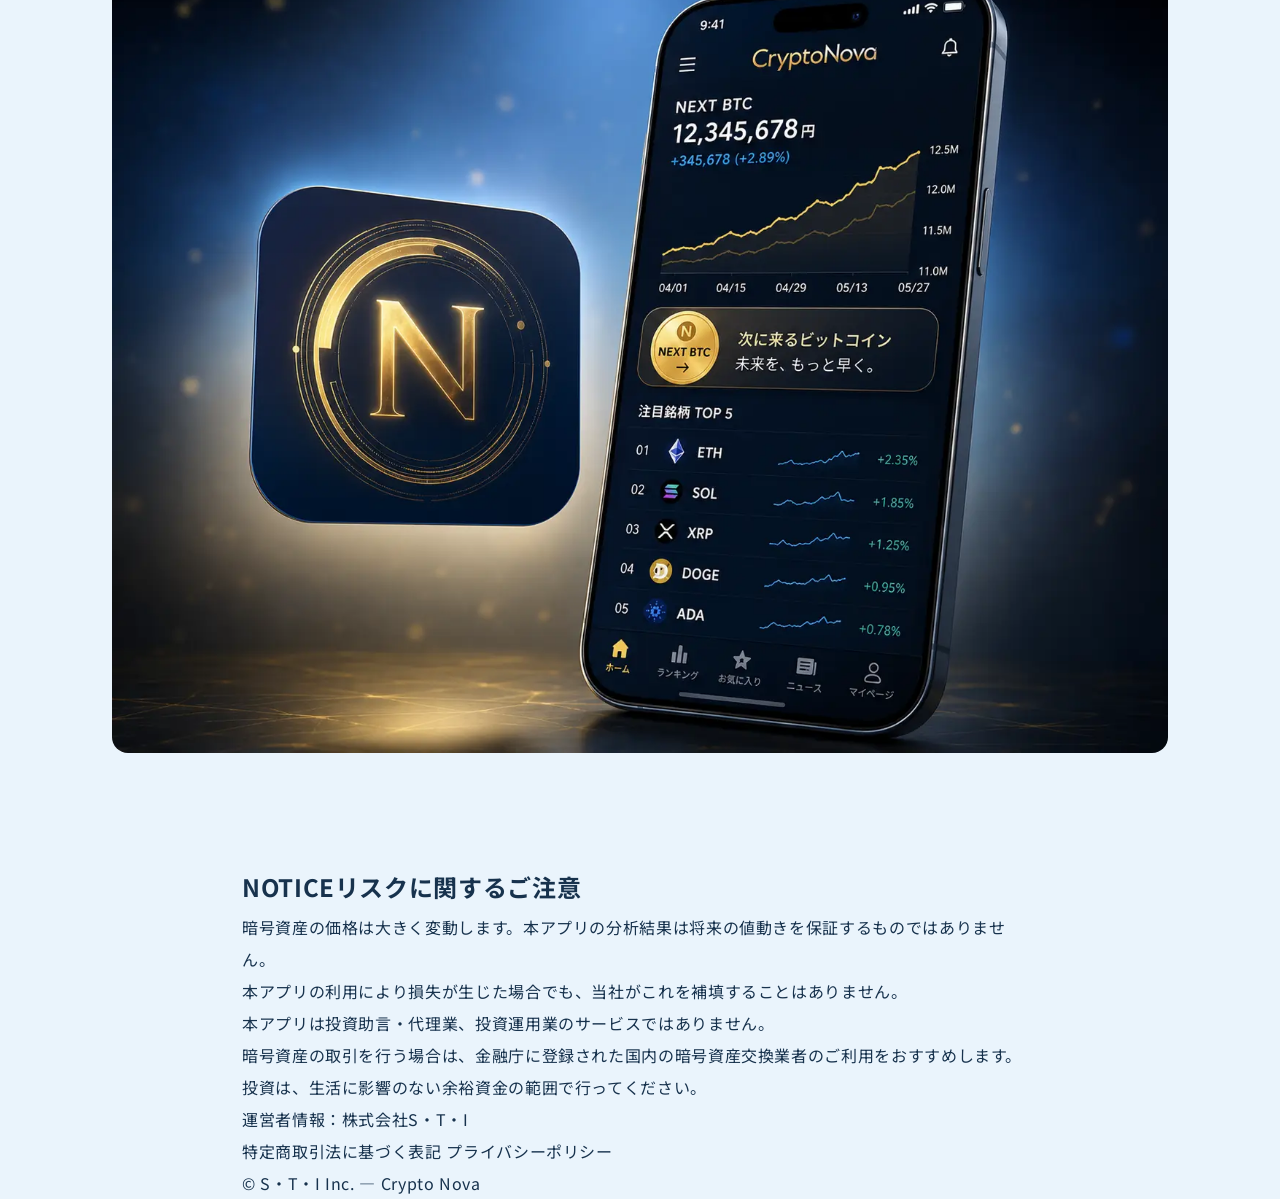
==== commit 05ab647e: "resolve conflict in index.html" ====
--- a/index.html
+++ b/index.html
@@ -29,11 +29,7 @@
     <a href="#howto">使い方</a>
     <a href="#faq">FAQ</a>
   </div>
-<<<<<<< HEAD
   <a class="nav-cta" href="#final-cta">資料DLはこちら</a>
-=======
-  <a class="nav-cta" href="#final-cta">詳細を見る</a>
->>>>>>> fbbb01de9d890fb6715f87e2c0920e8a306925d5
 </nav>
 
 <main id="top">
@@ -152,11 +148,7 @@
 <section class="problem section bg-white" id="problem">
   <div class="container">
     <header class="sec-head reveal">
-<<<<<<< HEAD
       <p class="sec-badge">Definition</p>
-=======
-      <p class="sec-badge">問題定義</p>
->>>>>>> fbbb01de9d890fb6715f87e2c0920e8a306925d5
       <h2 class="sec-title">「調べる」と「決める」のあいだには、<br class="pc"><span class="mk">壁</span>があります。</h2>
     </header>
 
@@ -250,7 +242,6 @@
     </div>
 
     <!-- アプリ画面イメージ -->
-<<<<<<< HEAD
     <div class="mech-screens">
       <figure class="mech-screen reveal">
         <figure class="ph" data-src="app-ui-next.webp" data-size="1280×800" data-alt="NEXT BTCボタンの画面イメージ" style="aspect-ratio:16/10"></figure>
@@ -263,24 +254,6 @@
       <figure class="mech-screen reveal">
         <figure class="ph" data-src="app-ui-warning.webp" data-size="1280×800" data-alt="警告マークと理由の解説画面イメージ" style="aspect-ratio:16/10"></figure>
         <figcaption>警告マークと理由の解説画面</figcaption>
-=======
-    <header class="screens-head reveal">
-      <p class="screens-title">実際のアプリでは、こう見えます</p>
-      <p class="screens-lead">NEXT BTCボタンを押してから、注意が必要な銘柄の確認まで。<br class="pc">使うときの流れに沿って、3つの画面をご紹介します。</p>
-    </header>
-    <div class="mech-screens">
-      <figure class="mech-screen reveal">
-        <figure class="ph" data-src="app-ui-next.webp" data-size="1280×800" data-alt="NEXT BTCボタンの画面イメージ" style="aspect-ratio:16/10"></figure>
-        <figcaption><b>①</b>NEXT BTCボタンを押す</figcaption>
-      </figure>
-      <figure class="mech-screen reveal">
-        <figure class="ph" data-src="app-ui-list.webp" data-size="1280×800" data-alt="類似率順に30銘柄が並ぶ画面イメージ" style="aspect-ratio:16/10"></figure>
-        <figcaption><b>②</b>類似率順に30銘柄が並ぶ</figcaption>
-      </figure>
-      <figure class="mech-screen reveal">
-        <figure class="ph" data-src="app-ui-warning.webp" data-size="1280×800" data-alt="警告マークと理由の解説画面イメージ" style="aspect-ratio:16/10"></figure>
-        <figcaption><b>③</b>警告マークと理由を確認する</figcaption>
->>>>>>> fbbb01de9d890fb6715f87e2c0920e8a306925d5
       </figure>
     </div>
     <p class="img-note reveal">※画面はイメージです。</p>
